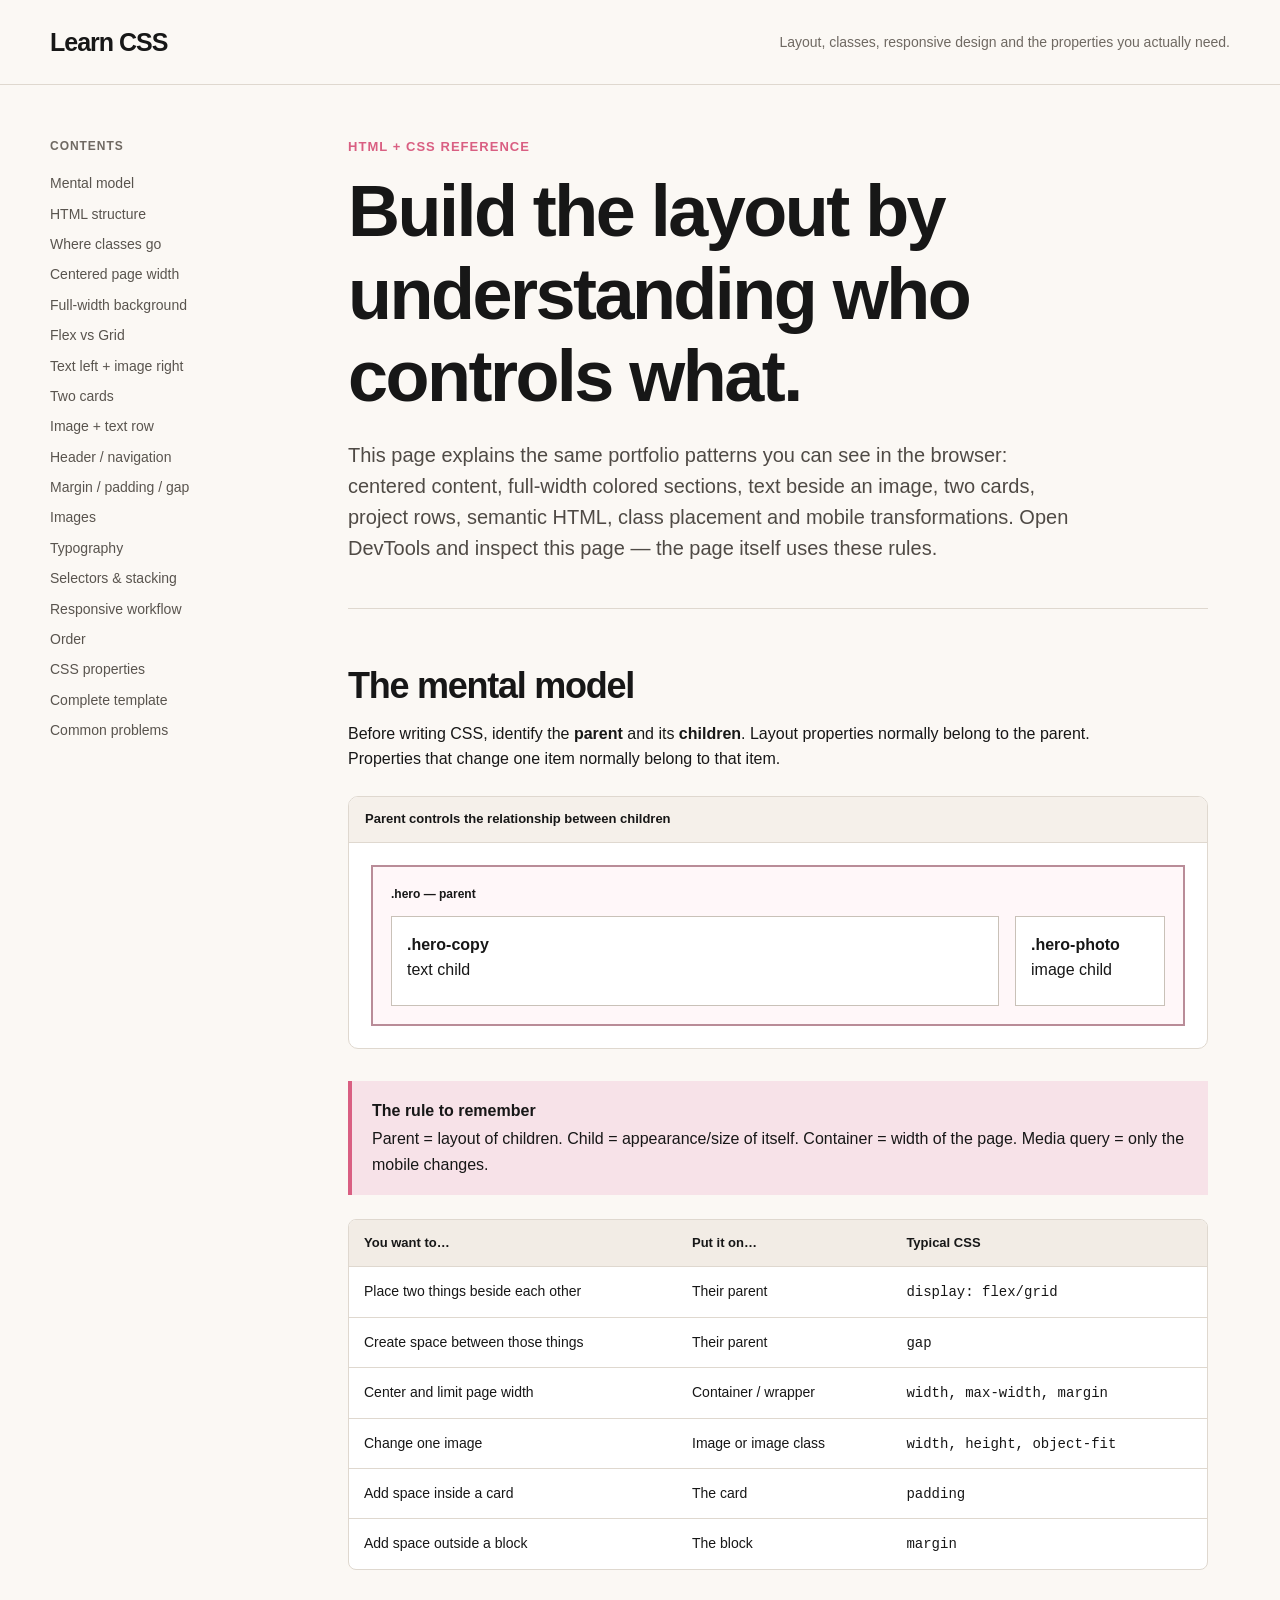
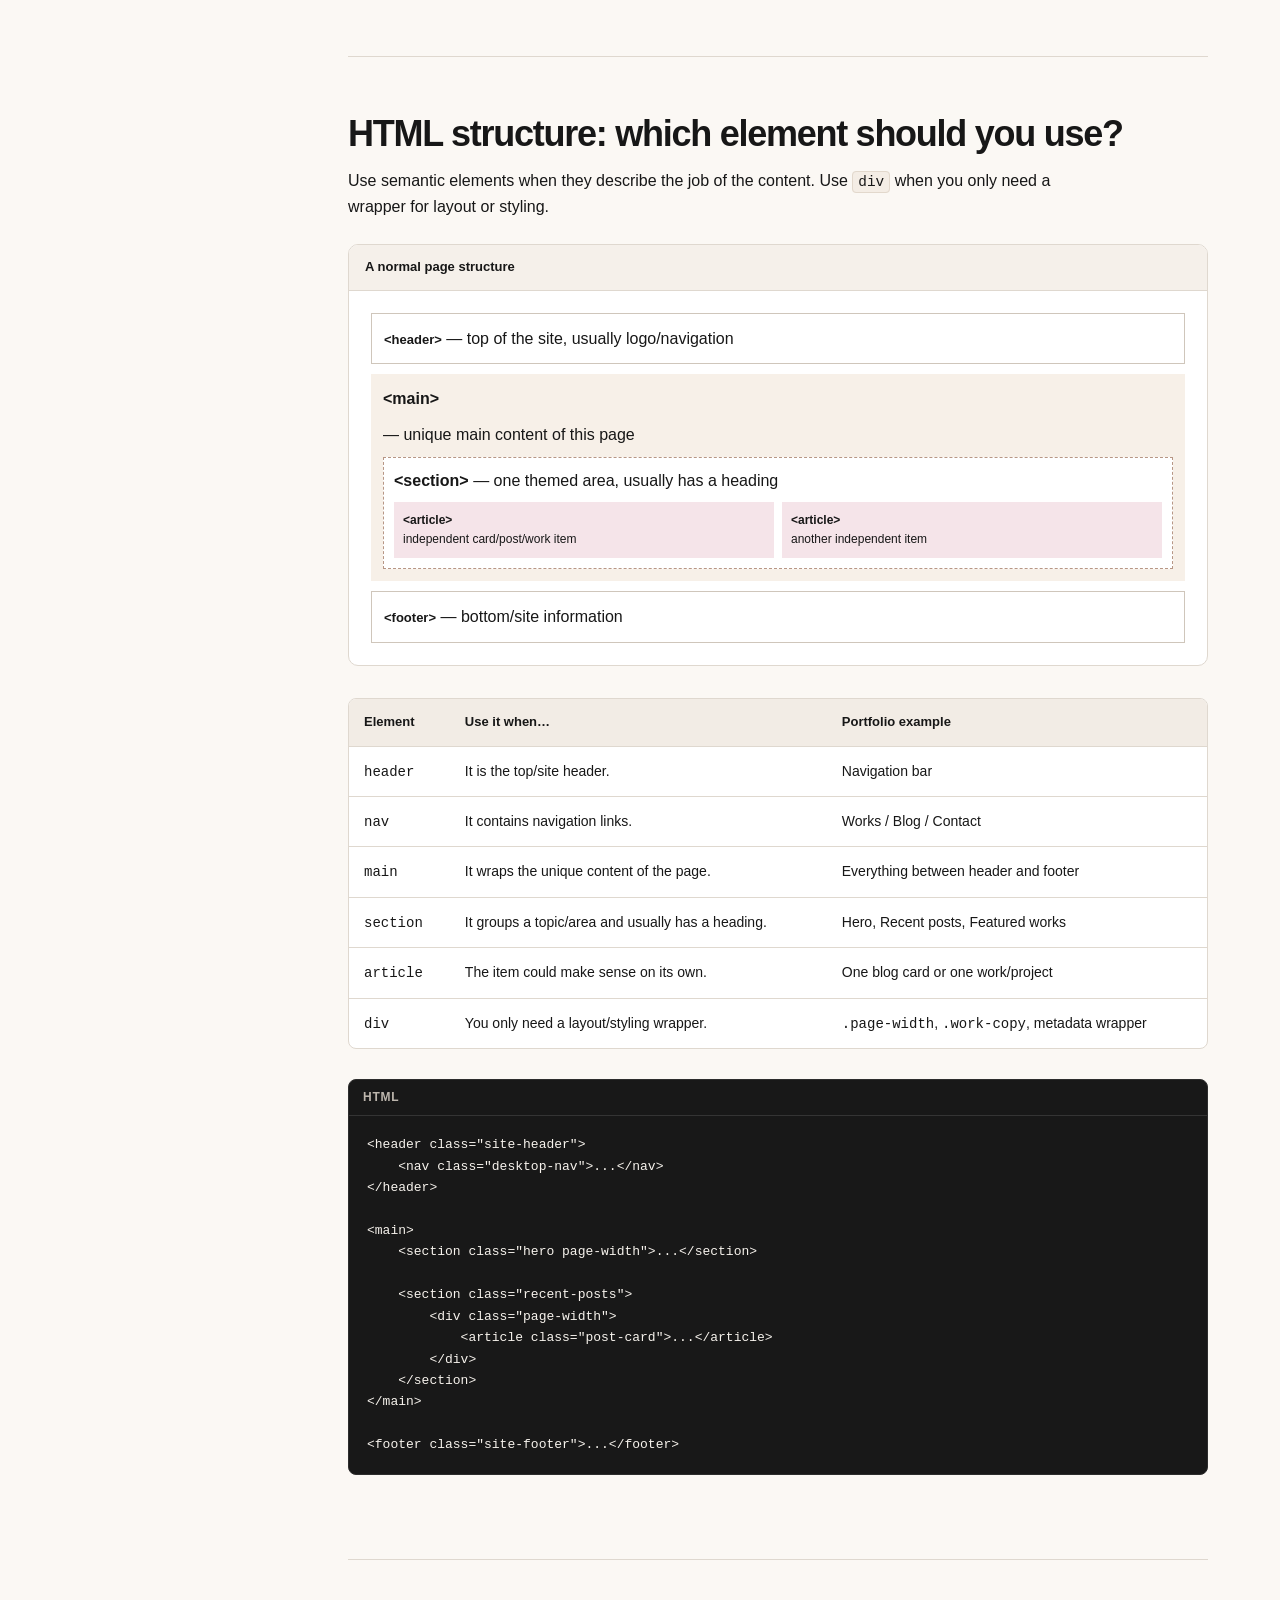
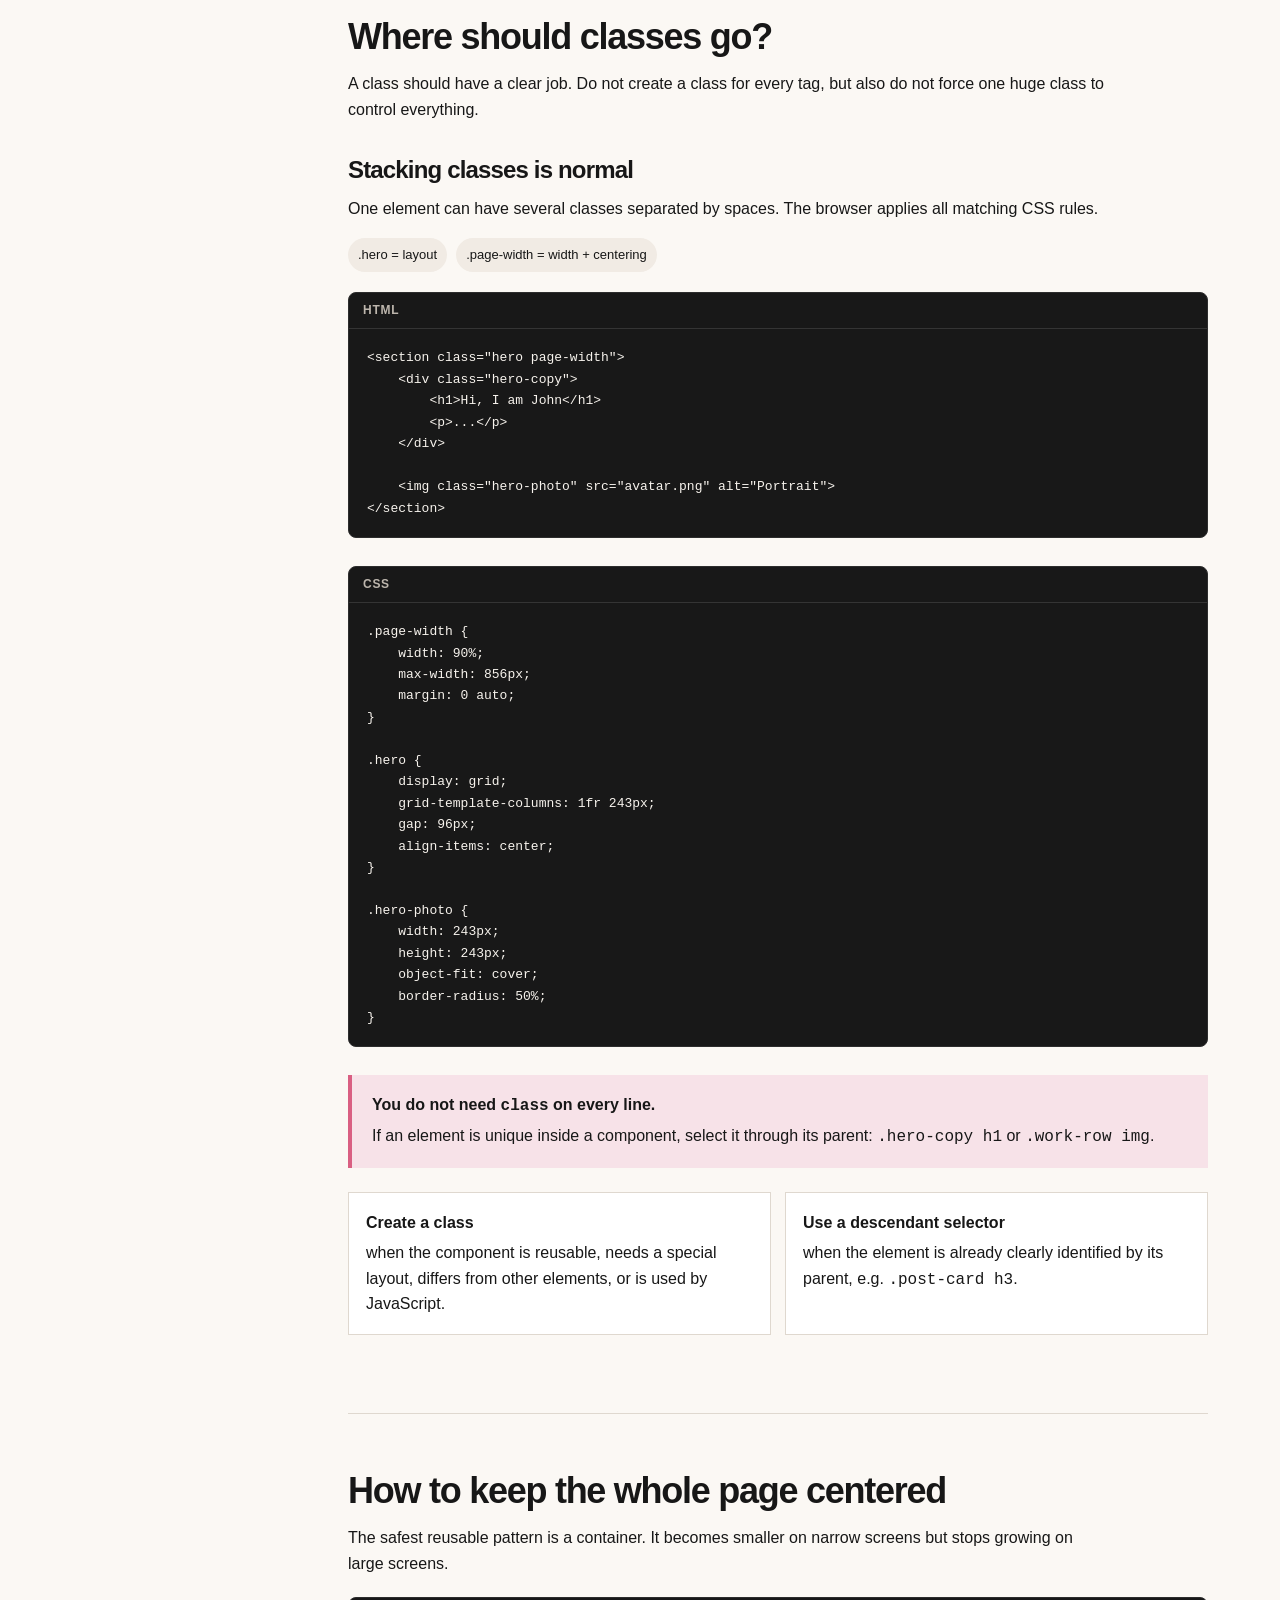
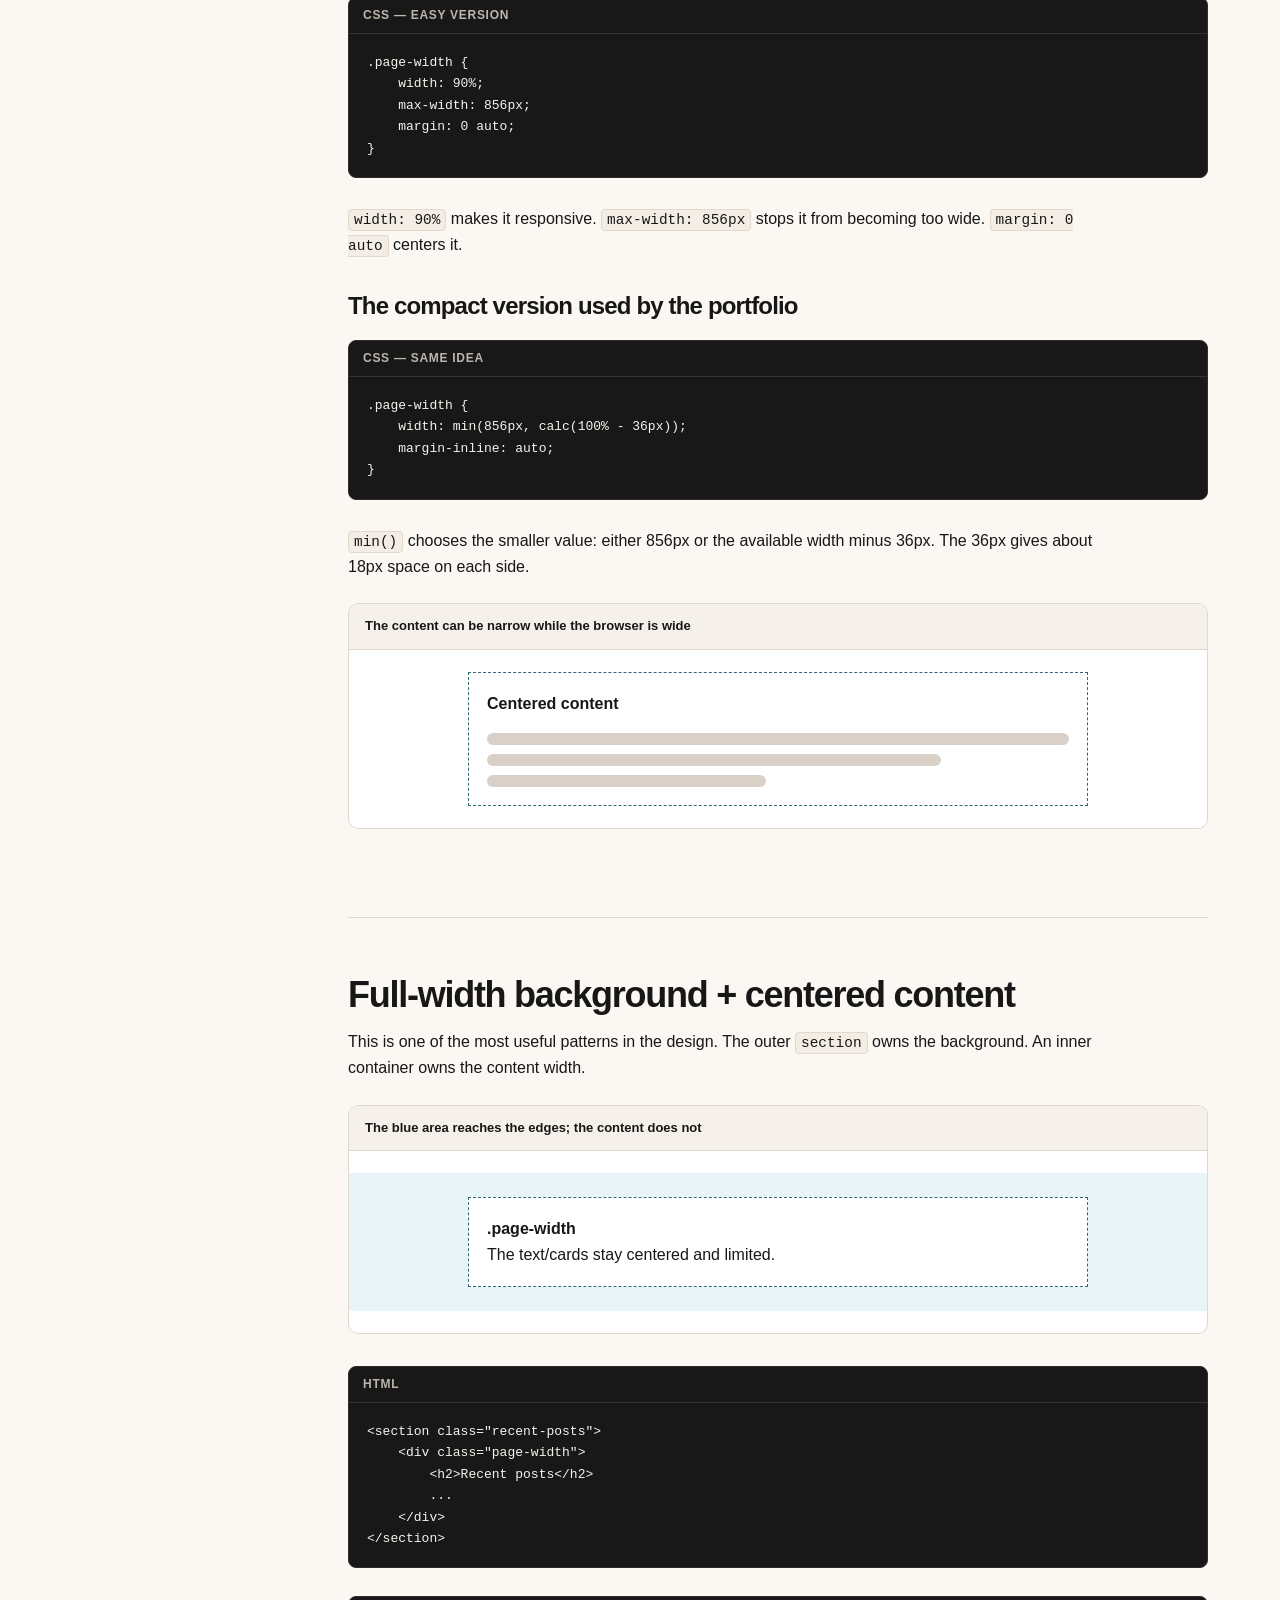
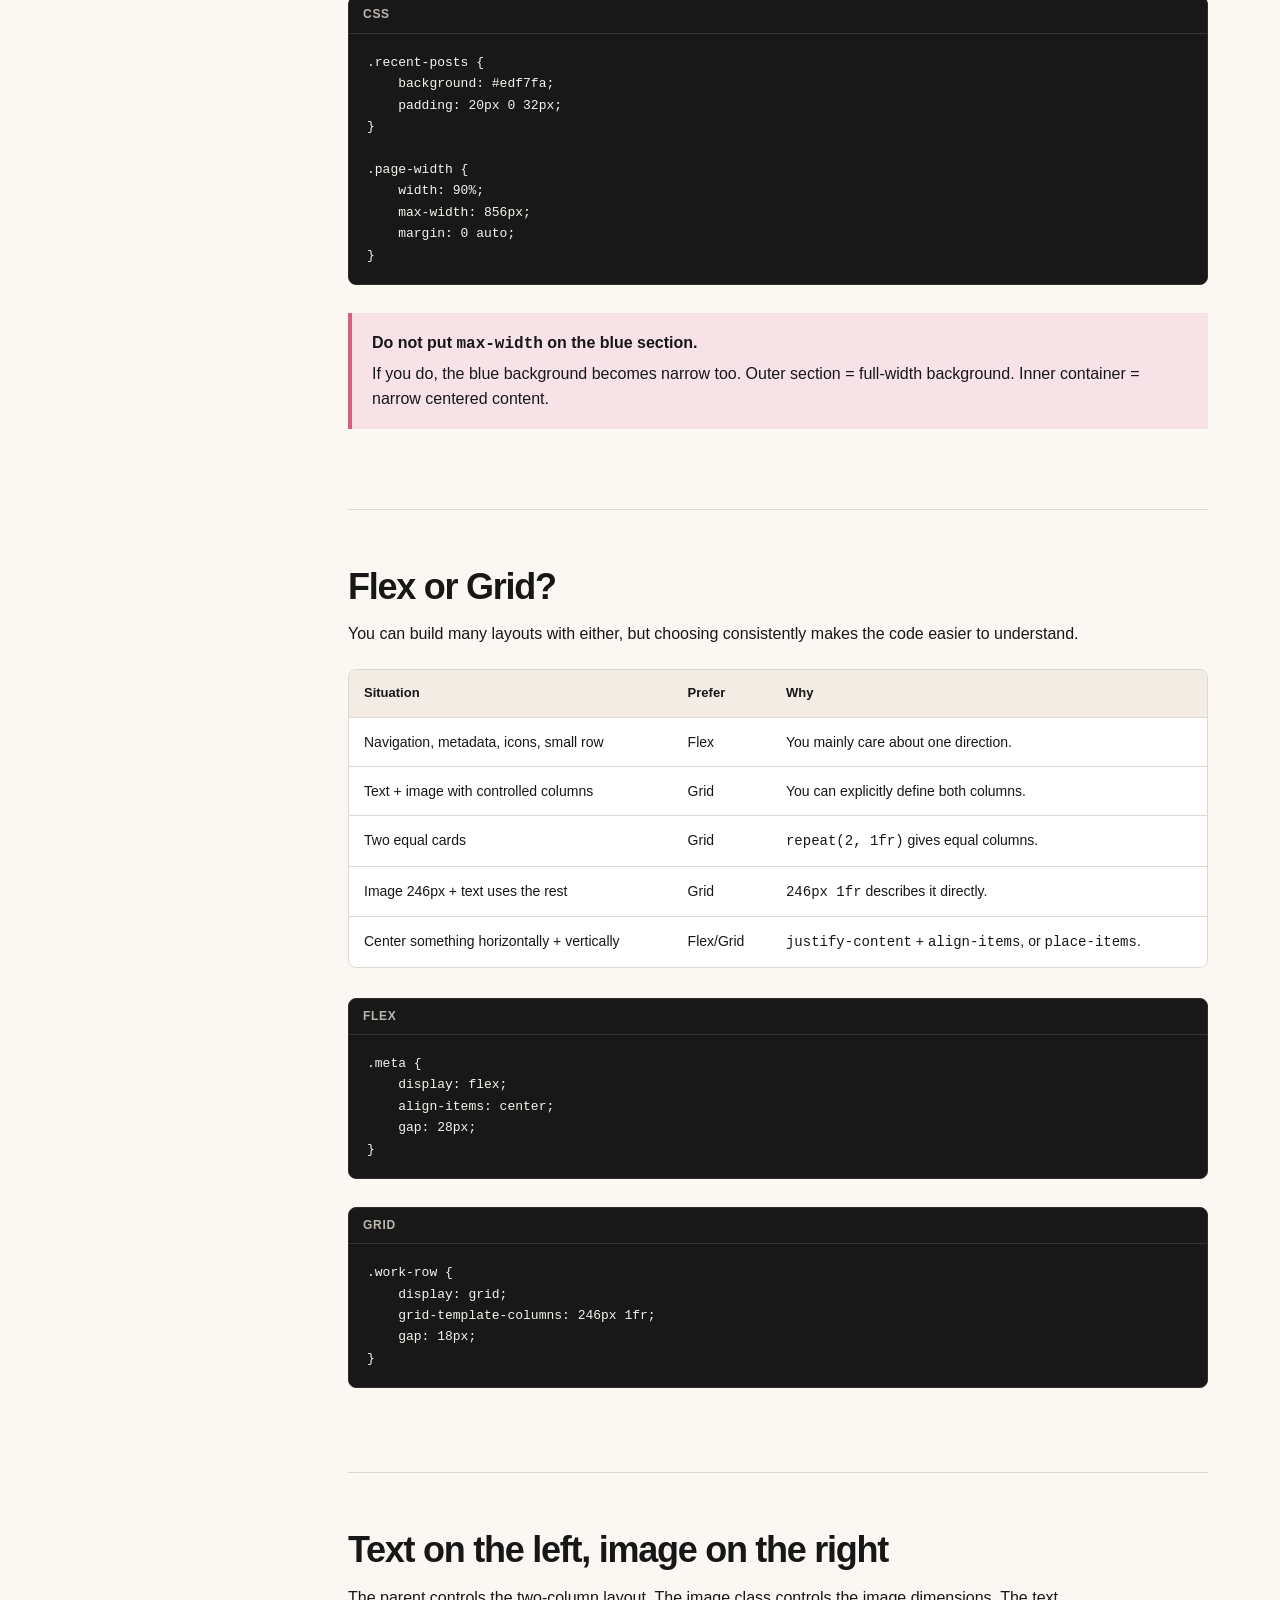
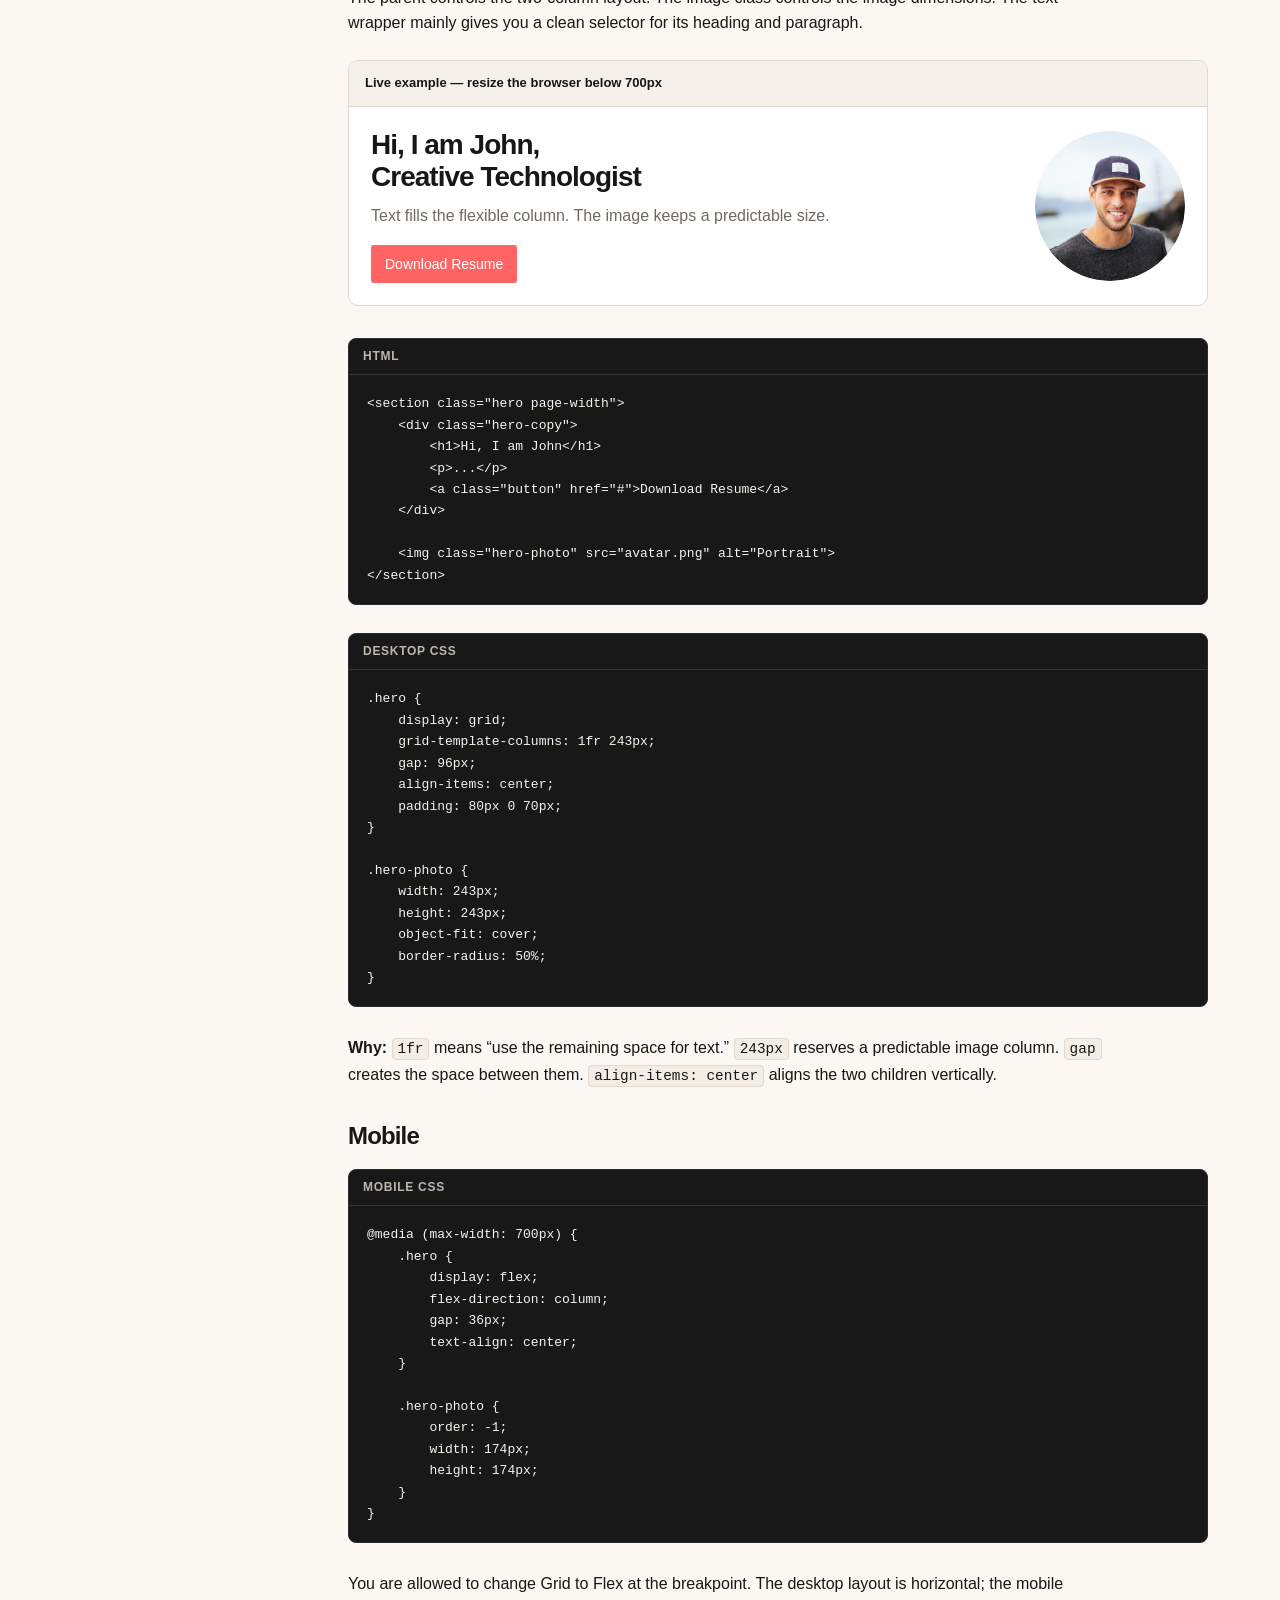
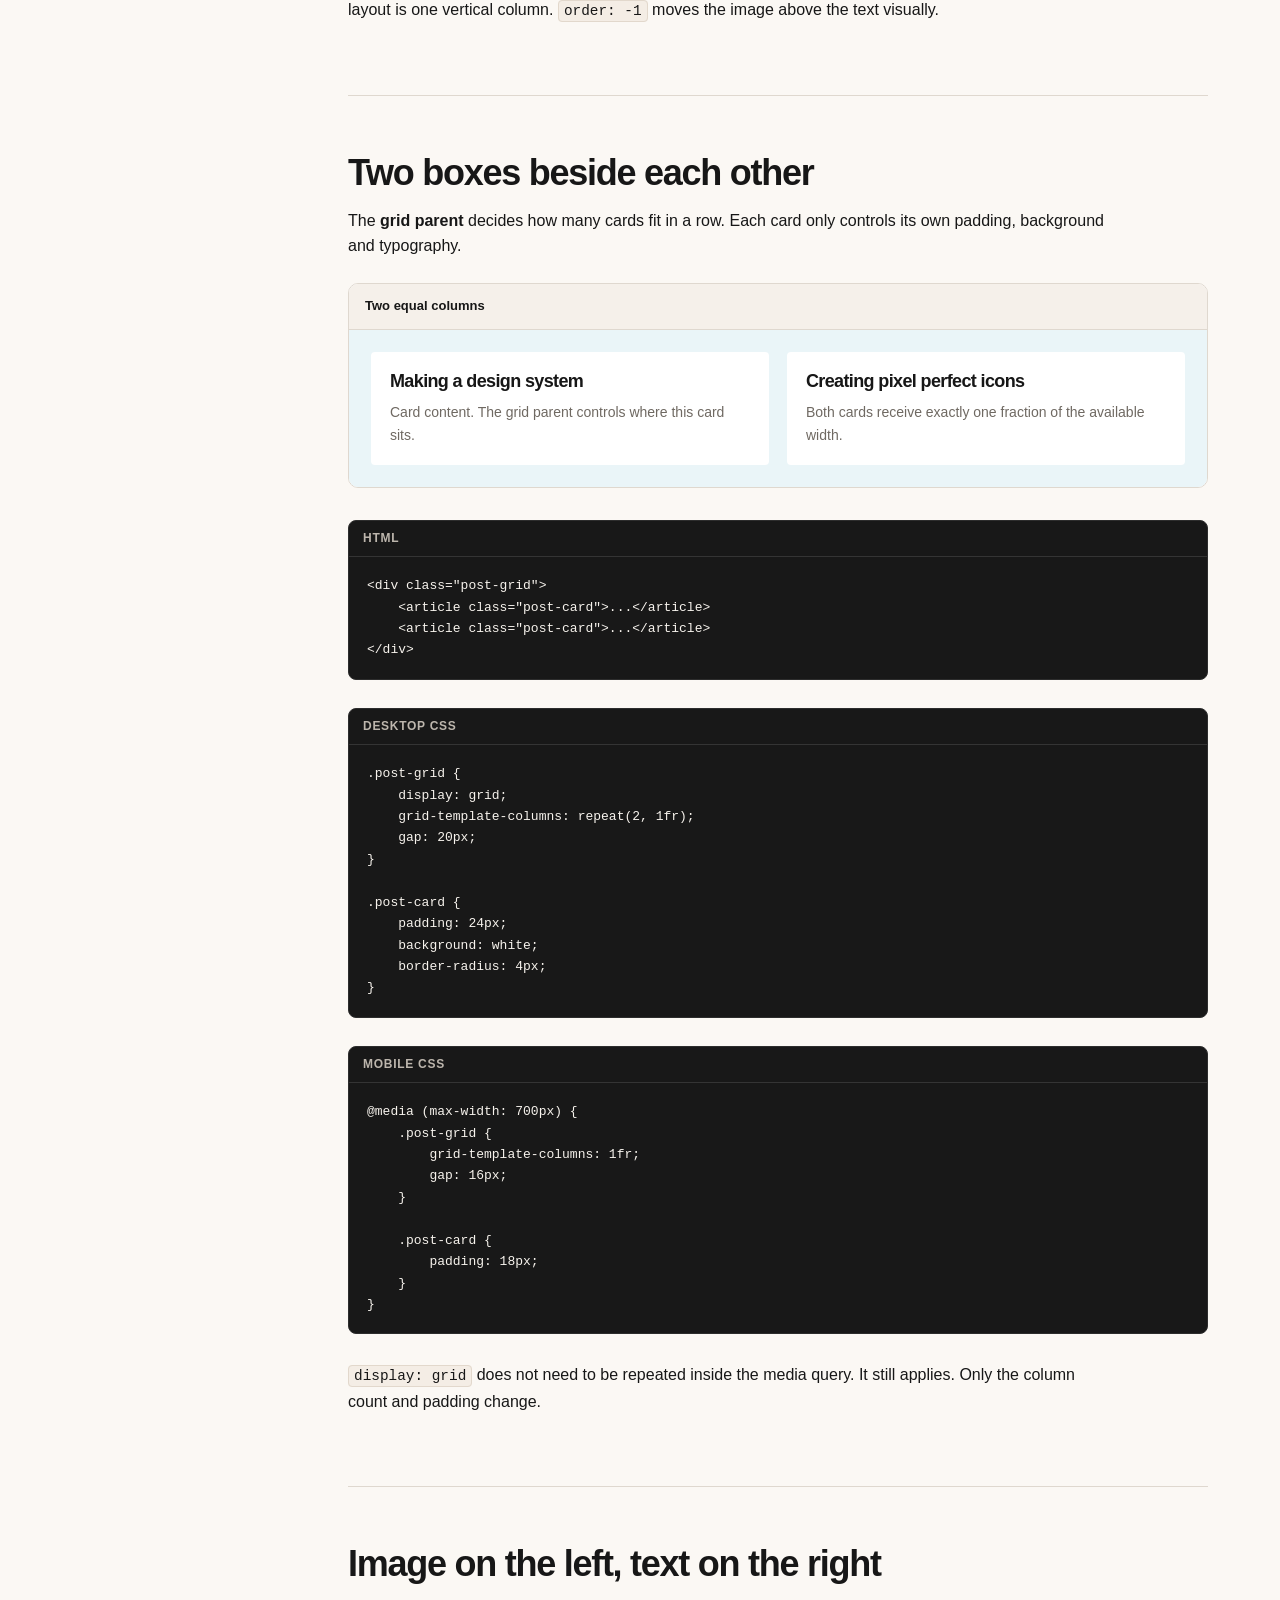
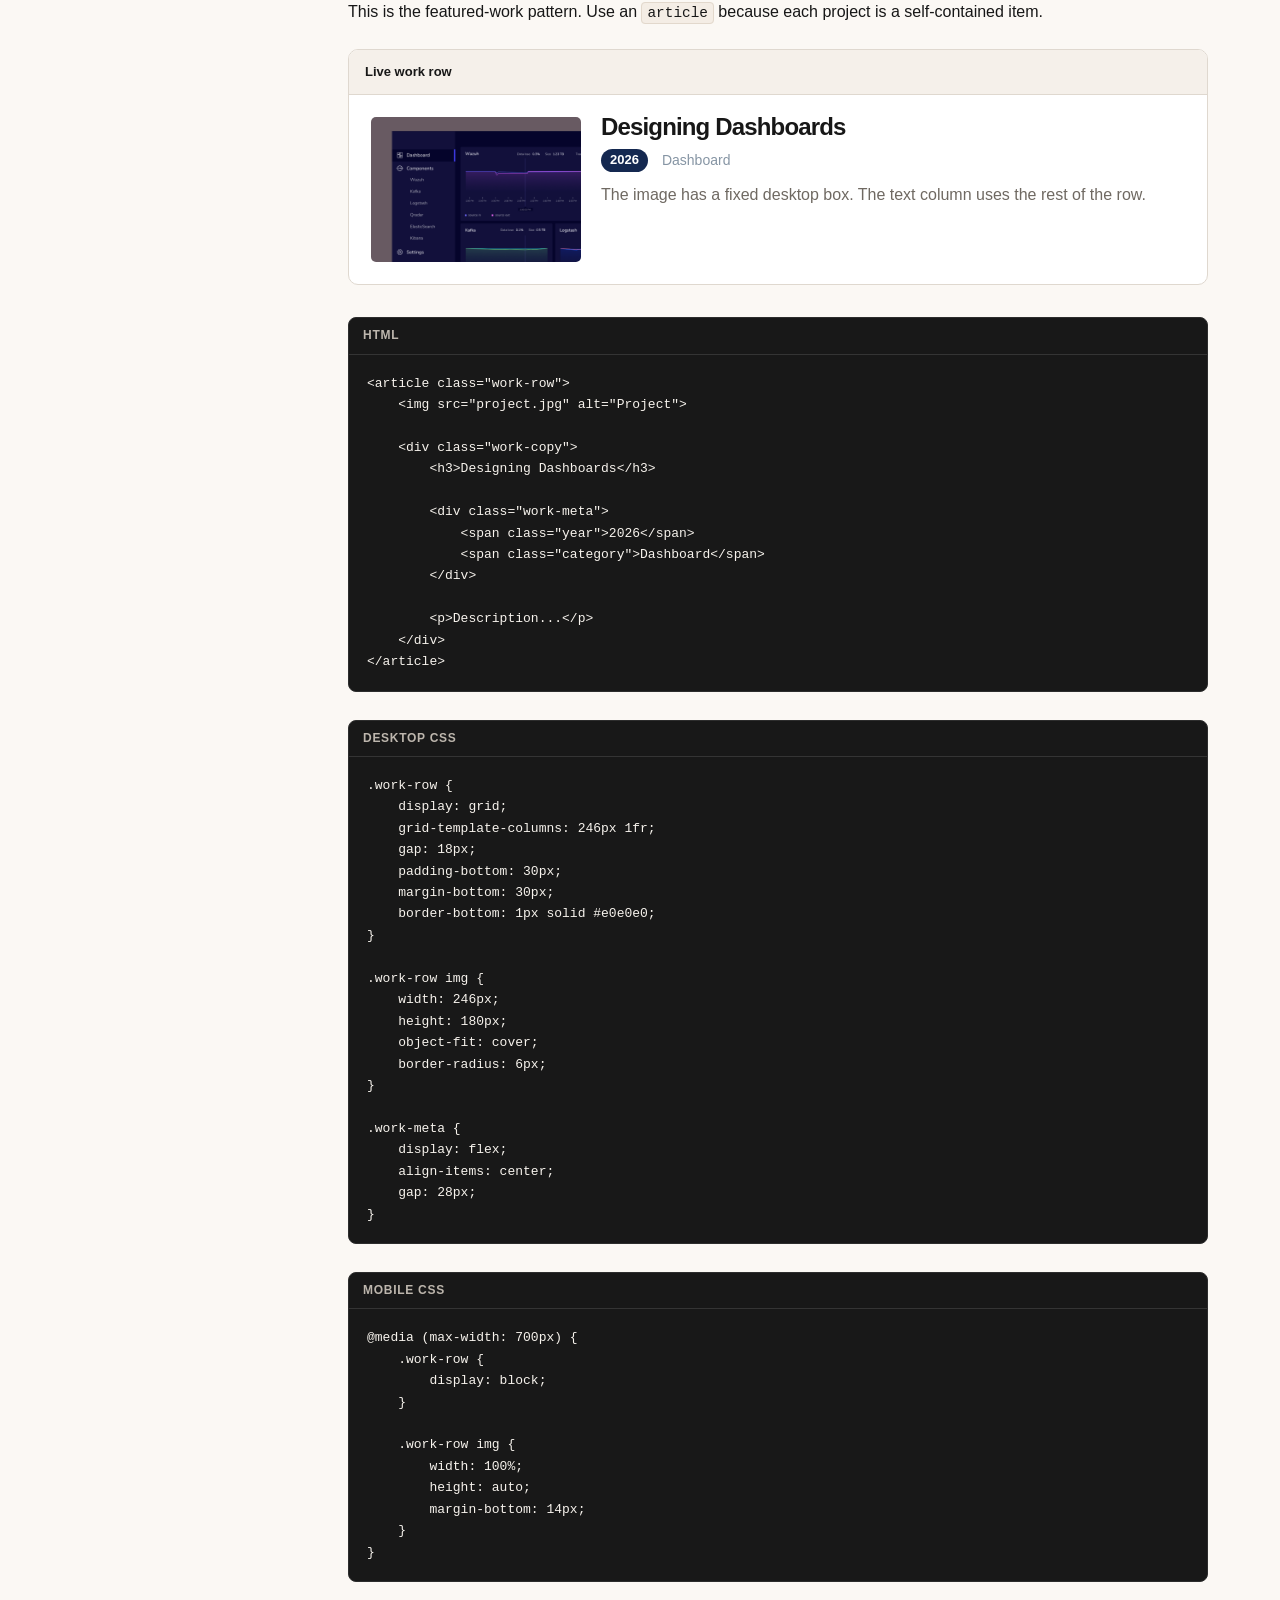
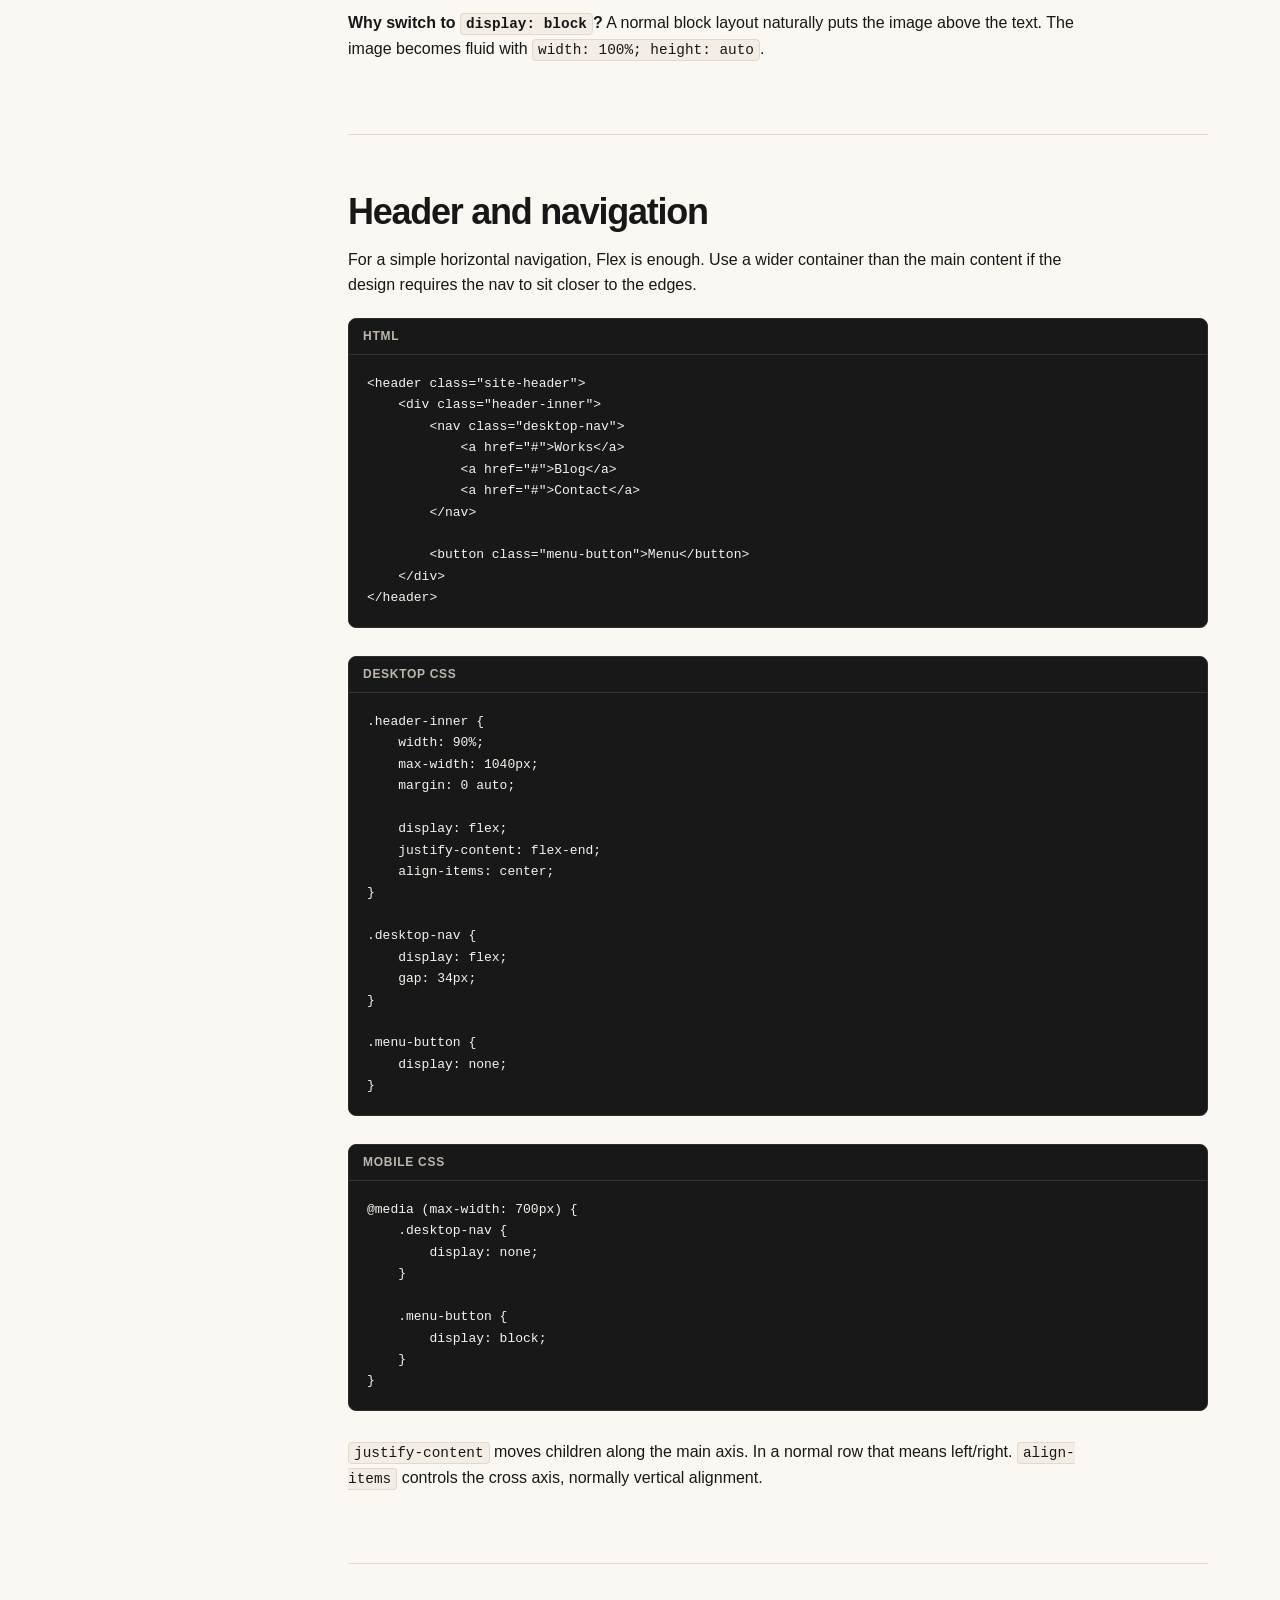
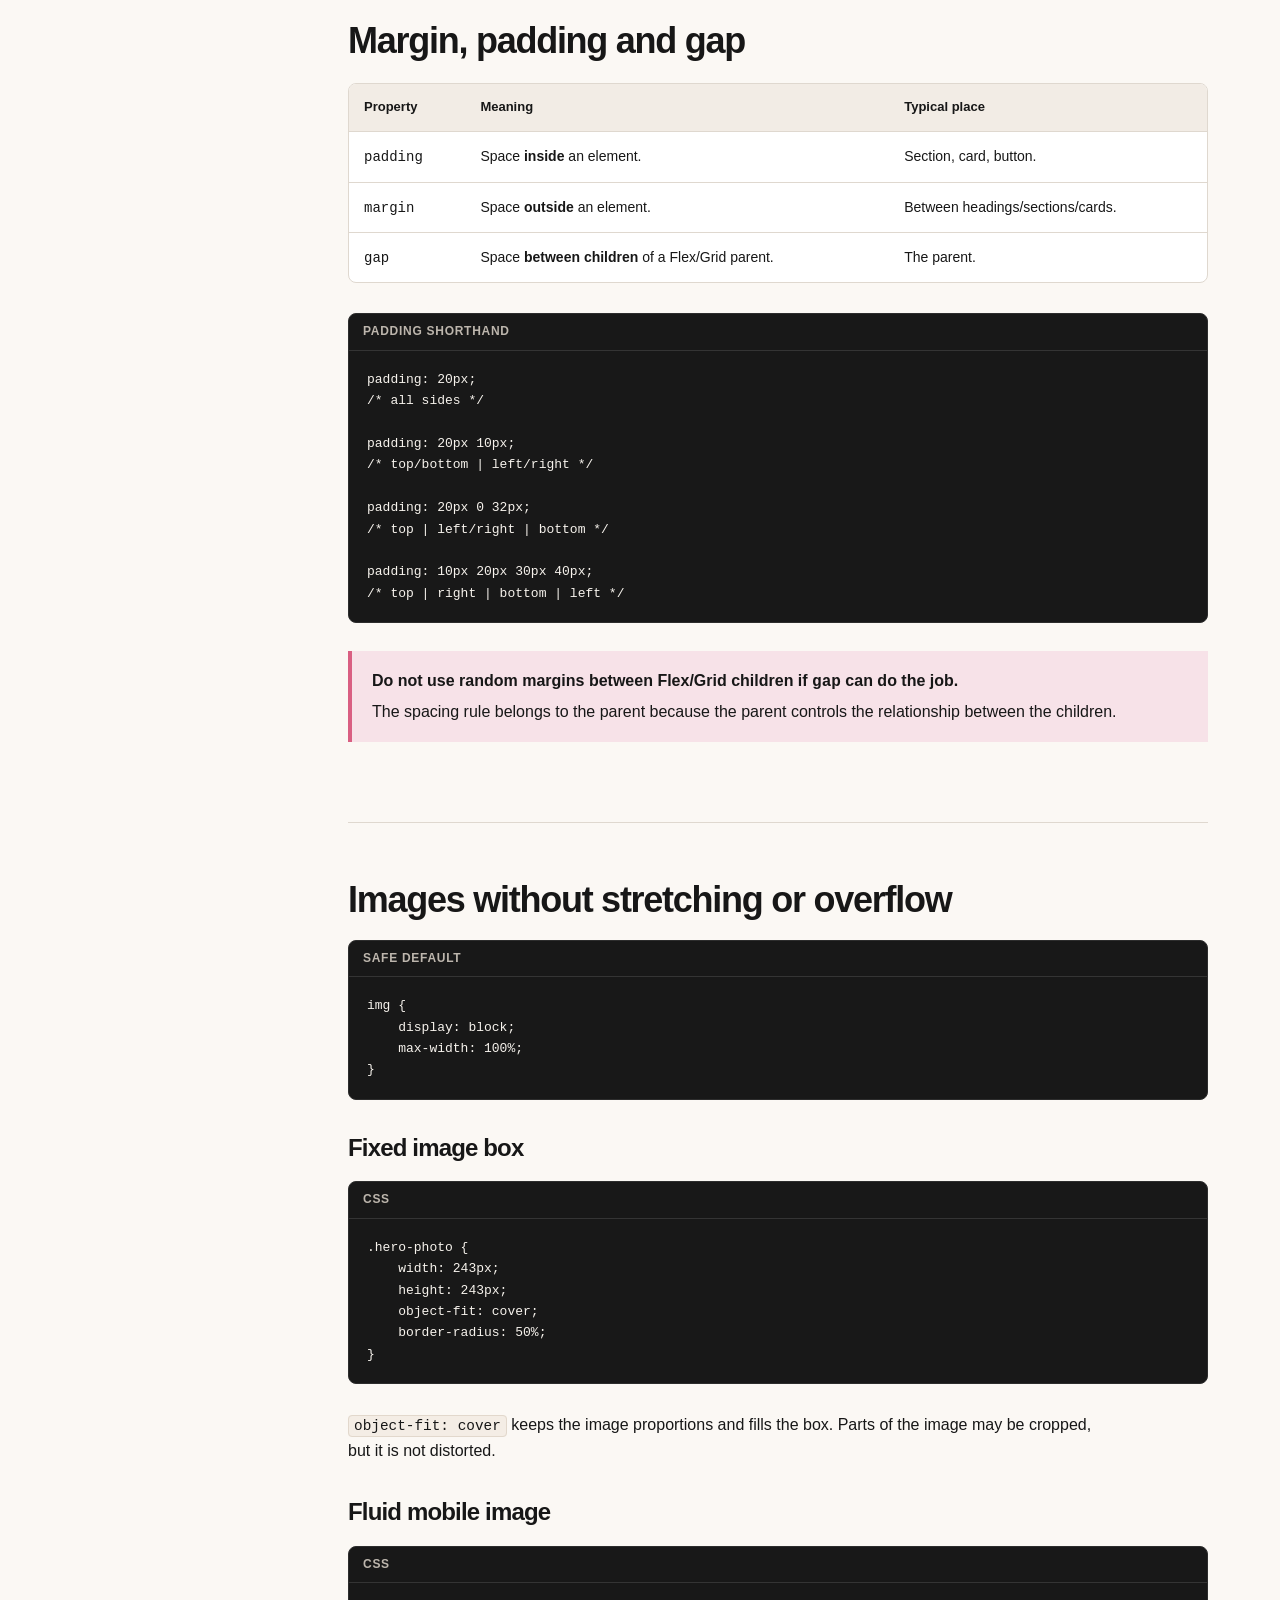
==== index.html @ 68e6df2b "Add files via upload" ====
<!DOCTYPE html>
<html lang="en">
<head>
    <meta charset="UTF-8">
    <meta name="viewport" content="width=device-width, initial-scale=1.0">
    <meta name="description" content="A visual CSS layout and responsive design reference for building portfolio-style pages with HTML and CSS.">
    <title>Learn CSS — Layout & Responsive Design</title>
    <style>

/* =========================================================
   LEARN CSS — LAYOUT & RESPONSIVE DESIGN
   Open this file in DevTools. It is intentionally organized
   in the same order as the page.
   ========================================================= */

/* ---------- DESIGN TOKENS ---------- */
:root {
    --ink: #171717;
    --muted: #6f6962;
    --paper: #fbf8f4;
    --surface: #ffffff;
    --soft: #f1ebe4;
    --line: #dfd8cf;
    --accent: #d95f82;
    --accent-soft: #f7e2e8;
    --blue-soft: #e8f4f7;
    --blue: #2f6775;
    --code-bg: #181818;
    --code-text: #f7f3ed;
    --max-guide: 860px;
}

/* ---------- SAFE DEFAULTS ---------- */
* {
    box-sizing: border-box;
}

html {
    scroll-behavior: smooth;
}

body {
    margin: 0;
    color: var(--ink);
    background: var(--paper);
    font-family: Helvetica, Arial, sans-serif;
    font-size: 16px;
    line-height: 1.6;
}

img {
    display: block;
    max-width: 100%;
}

a {
    color: inherit;
}

button,
input,
select,
textarea {
    font: inherit;
}

code,
pre {
    font-family: "SFMono-Regular", Consolas, "Liberation Mono", monospace;
}

/* ---------- PAGE SHELL ---------- */
.site-header {
    border-bottom: 1px solid var(--line);
    background: rgba(251, 248, 244, 0.96);
}

.header-inner {
    width: min(1180px, calc(100% - 40px));
    margin: 0 auto;
    padding: 22px 0;
    display: flex;
    justify-content: space-between;
    align-items: center;
    gap: 24px;
}

.brand {
    font-size: 25px;
    font-weight: 800;
    letter-spacing: -0.04em;
    text-decoration: none;
}

.header-note {
    margin: 0;
    color: var(--muted);
    font-size: 14px;
}

.mobile-toc {
    display: none;
}

.page-shell {
    width: min(1180px, calc(100% - 40px));
    margin: 0 auto;
    padding: 52px 0 90px;
    display: grid;
    grid-template-columns: 230px minmax(0, 1fr);
    gap: 68px;
    align-items: start;
}

.sidebar {
    position: sticky;
    top: 24px;
}

.sidebar-title {
    margin: 0 0 12px;
    color: var(--muted);
    font-size: 12px;
    font-weight: 700;
    letter-spacing: 0.08em;
    text-transform: uppercase;
}

.sidebar a {
    display: block;
    padding: 4px 0;
    color: #59544e;
    font-size: 14px;
    text-decoration: none;
}

.sidebar a:hover {
    color: var(--accent);
}

.guide {
    min-width: 0;
    max-width: var(--max-guide);
}

/* ---------- TYPOGRAPHY ---------- */
.guide-intro {
    padding-bottom: 44px;
    border-bottom: 1px solid var(--line);
}

.eyebrow {
    margin: 0 0 12px;
    color: var(--accent);
    font-size: 13px;
    font-weight: 800;
    letter-spacing: 0.08em;
    text-transform: uppercase;
}

h1,
h2,
h3,
h4 {
    line-height: 1.15;
    letter-spacing: -0.035em;
}

h1 {
    max-width: 780px;
    margin: 0 0 22px;
    font-size: clamp(42px, 7vw, 72px);
}

.lead {
    max-width: 740px;
    margin: 0;
    color: #4f4a45;
    font-size: 20px;
    line-height: 1.55;
}

.guide-section {
    padding: 56px 0;
    border-bottom: 1px solid var(--line);
    scroll-margin-top: 24px;
}

.guide-section > h2 {
    margin: 0 0 14px;
    font-size: 36px;
}

.guide-section > h3 {
    margin: 34px 0 12px;
    font-size: 24px;
}

.guide-section > p,
.guide-section > ul,
.guide-section > ol {
    max-width: 760px;
}

.guide-section p {
    margin-top: 0;
}

.muted {
    color: var(--muted);
}

.rule {
    margin: 24px 0;
    padding: 17px 20px;
    border-left: 4px solid var(--accent);
    background: var(--accent-soft);
}

.rule strong {
    display: block;
    margin-bottom: 3px;
}

.small-note {
    color: var(--muted);
    font-size: 14px;
}

/* ---------- CODE ---------- */
.code-block {
    margin: 20px 0 28px;
    border: 1px solid #2d2d2d;
    border-radius: 8px;
    overflow: hidden;
    background: var(--code-bg);
}

.code-label {
    padding: 8px 14px;
    border-bottom: 1px solid #343434;
    color: #bdb6ad;
    font-size: 12px;
    font-weight: 700;
    letter-spacing: 0.06em;
    text-transform: uppercase;
}

pre {
    margin: 0;
    padding: 18px;
    overflow-x: auto;
    color: var(--code-text);
    font-size: 13px;
    line-height: 1.65;
    tab-size: 4;
}

.inline-code {
    padding: 2px 5px;
    border: 1px solid #e2d8cc;
    border-radius: 4px;
    background: #f4ede5;
    font-size: 0.9em;
}

/* ---------- TABLES ---------- */
.table-wrap {
    margin: 22px 0 30px;
    overflow-x: auto;
    border: 1px solid var(--line);
    border-radius: 8px;
    background: var(--surface);
}

table {
    width: 100%;
    border-collapse: collapse;
    min-width: 650px;
}

th,
td {
    padding: 13px 15px;
    border-bottom: 1px solid var(--line);
    text-align: left;
    vertical-align: top;
}

th {
    background: #f2ece5;
    font-size: 13px;
}

td {
    font-size: 14px;
}

tr:last-child td {
    border-bottom: 0;
}

/* ---------- LIVE VISUAL EXAMPLES ---------- */
.demo {
    margin: 24px 0 32px;
    border: 1px solid var(--line);
    border-radius: 10px;
    overflow: hidden;
    background: var(--surface);
}

.demo-title {
    margin: 0;
    padding: 12px 16px;
    border-bottom: 1px solid var(--line);
    background: #f5f0ea;
    font-size: 13px;
    font-weight: 700;
}

.demo-body {
    padding: 22px;
}

.demo-caption {
    margin: 14px 0 0;
    color: var(--muted);
    font-size: 13px;
}

/* Parent / child */
.parent-demo {
    padding: 18px;
    border: 2px solid #b98c98;
    background: #fff7f9;
}

.parent-demo > span {
    display: block;
    margin-bottom: 12px;
    font-size: 12px;
    font-weight: 700;
}

.parent-children {
    display: grid;
    grid-template-columns: 1fr 150px;
    gap: 16px;
}

.child-demo {
    min-height: 90px;
    padding: 15px;
    border: 1px solid #c9c1b8;
    background: white;
}

/* Full width strip */
.full-strip-demo {
    margin-inline: -22px;
    padding: 24px 22px;
    background: var(--blue-soft);
}

.inner-width-demo {
    width: 82%;
    max-width: 620px;
    margin: 0 auto;
    padding: 18px;
    border: 1px dashed var(--blue);
    background: #fff;
}

.width-bars {
    display: grid;
    gap: 9px;
    margin-top: 16px;
}

.width-bar {
    height: 12px;
    border-radius: 20px;
    background: #d9d1c7;
}

.width-bar.long { width: 100%; }
.width-bar.medium { width: 78%; }
.width-bar.short { width: 48%; }

/* Hero live demo */
.portfolio-hero-demo {
    display: grid;
    grid-template-columns: 1fr 150px;
    gap: 34px;
    align-items: center;
}

.portfolio-hero-demo h3 {
    margin: 0 0 10px;
    font-size: 28px;
}

.portfolio-hero-demo p {
    margin: 0 0 16px;
    color: var(--muted);
}

.demo-button {
    display: inline-block;
    padding: 8px 14px;
    border-radius: 3px;
    background: #ff6464;
    color: white;
    font-size: 14px;
    text-decoration: none;
}

.portfolio-hero-demo img {
    width: 150px;
    height: 150px;
    object-fit: cover;
    border-radius: 50%;
}

/* Cards */
.cards-demo {
    display: grid;
    grid-template-columns: repeat(2, 1fr);
    gap: 18px;
    padding: 22px;
    background: #eaf5f8;
}

.mini-card {
    padding: 19px;
    background: white;
    border-radius: 4px;
}

.mini-card h4 {
    margin: 0 0 10px;
    font-size: 18px;
}

.mini-card p {
    margin: 0;
    color: var(--muted);
    font-size: 14px;
}

/* Work row */
.work-demo {
    display: grid;
    grid-template-columns: 210px 1fr;
    gap: 20px;
    align-items: start;
}

.work-demo img {
    width: 210px;
    height: 145px;
    object-fit: cover;
    border-radius: 5px;
}

.work-demo h3 {
    margin: -4px 0 8px;
    font-size: 24px;
}

.work-demo p {
    margin: 10px 0 0;
    color: var(--muted);
}

.meta-demo {
    display: flex;
    align-items: center;
    gap: 14px;
}

.year-demo {
    padding: 1px 9px;
    border-radius: 20px;
    background: #142850;
    color: white;
    font-size: 13px;
    font-weight: 700;
}

.category-demo {
    color: #8695a4;
    font-size: 14px;
}

/* Side-by-side comparison */
.compare {
    display: grid;
    grid-template-columns: repeat(2, 1fr);
    gap: 18px;
    margin: 22px 0 30px;
}

.compare-panel {
    min-width: 0;
    padding: 18px;
    border: 1px solid var(--line);
    border-radius: 8px;
    background: white;
}

.compare-panel h4 {
    margin: 0 0 14px;
    font-size: 15px;
}

.phone-frame {
    max-width: 250px;
    margin: 0 auto;
    padding: 14px;
    border: 7px solid #262626;
    border-radius: 22px;
    background: white;
}

.phone-hero {
    display: flex;
    flex-direction: column;
    gap: 14px;
    text-align: center;
}

.phone-hero img {
    order: -1;
    width: 90px;
    height: 90px;
    margin: 0 auto;
    object-fit: cover;
    border-radius: 50%;
}

.phone-hero h4 {
    margin: 0;
    font-size: 18px;
}

.phone-hero p {
    margin: 0;
    color: var(--muted);
    font-size: 12px;
}

.phone-cards {
    display: grid;
    grid-template-columns: 1fr;
    gap: 9px;
}

.phone-card {
    padding: 12px;
    background: #eaf5f8;
    font-size: 12px;
}

.phone-work img {
    width: 100%;
    height: auto;
    margin-bottom: 10px;
}

.phone-work h4 {
    margin-bottom: 6px;
}

/* Semantic HTML */
.semantic-demo {
    display: grid;
    gap: 10px;
}

.semantic-box {
    padding: 12px;
    border: 1px solid #cfc6bb;
    background: #fff;
}

.semantic-box strong {
    font-size: 13px;
}

.semantic-main {
    display: grid;
    gap: 10px;
    padding: 12px;
    background: #f7f0e8;
}

.semantic-section {
    padding: 10px;
    border: 1px dashed #b79685;
    background: #fff;
}

.semantic-articles {
    display: grid;
    grid-template-columns: repeat(2, 1fr);
    gap: 8px;
    margin-top: 8px;
}

.semantic-articles article {
    padding: 9px;
    background: #f5e4e9;
    font-size: 12px;
}

/* Class stacking */
.stack-demo {
    display: flex;
    flex-wrap: wrap;
    gap: 9px;
    margin: 16px 0;
}

.stack-pill {
    padding: 7px 10px;
    border-radius: 999px;
    background: var(--soft);
    font-size: 13px;
}

.stack-result {
    padding: 18px;
    border: 1px solid var(--line);
    background: white;
}

/* Property list */
.property-groups {
    display: grid;
    grid-template-columns: repeat(2, 1fr);
    gap: 18px;
}

.property-group {
    padding: 18px;
    border: 1px solid var(--line);
    background: white;
}

.property-group h3 {
    margin: 0 0 13px;
    font-size: 18px;
}

.property-list {
    margin: 0;
    padding: 0;
    list-style: none;
}

.property-list li {
    padding: 7px 0;
    border-bottom: 1px solid #eee7df;
    font-size: 14px;
}

.property-list li:last-child {
    border-bottom: 0;
}

.property-list code {
    font-weight: 700;
}

/* Decision cards */
.decision-grid {
    display: grid;
    grid-template-columns: repeat(2, 1fr);
    gap: 14px;
    margin: 22px 0;
}

.decision {
    padding: 17px;
    border: 1px solid var(--line);
    background: white;
}

.decision strong {
    display: block;
    margin-bottom: 5px;
}

/* Footer */
.site-footer {
    width: min(1180px, calc(100% - 40px));
    margin: 0 auto;
    padding: 30px 0 50px;
    color: var(--muted);
    font-size: 13px;
}

/* ---------- RESPONSIVE GUIDE PAGE ----------
   Same principle as the portfolio:
   desktop CSS first, mobile only overrides what changes.
   ------------------------------------------------------ */
@media (max-width: 900px) {
    .page-shell {
        grid-template-columns: 1fr;
        gap: 28px;
    }

    .sidebar {
        display: none;
    }

    .mobile-toc {
        display: block;
        width: min(1180px, calc(100% - 40px));
        margin: 20px auto 0;
        border: 1px solid var(--line);
        background: white;
    }

    .mobile-toc summary {
        padding: 12px 15px;
        cursor: pointer;
        font-weight: 700;
    }

    .mobile-toc nav {
        padding: 0 15px 14px;
        columns: 2;
    }

    .mobile-toc a {
        display: block;
        padding: 4px 0;
        font-size: 13px;
        text-decoration: none;
    }
}

@media (max-width: 700px) {
    .header-inner {
        padding: 16px 0;
    }

    .header-note {
        display: none;
    }

    .page-shell {
        width: min(100% - 28px, 860px);
        padding-top: 32px;
    }

    h1 {
        font-size: 43px;
    }

    .lead {
        font-size: 18px;
    }

    .guide-section {
        padding: 42px 0;
    }

    .guide-section > h2 {
        font-size: 30px;
    }

    .compare,
    .property-groups,
    .decision-grid {
        grid-template-columns: 1fr;
    }

    .parent-children {
        grid-template-columns: 1fr;
    }

    /* The same hero change explained in the guide */
    .portfolio-hero-demo {
        display: flex;
        flex-direction: column;
        gap: 20px;
        text-align: center;
    }

    .portfolio-hero-demo img {
        order: -1;
        width: 118px;
        height: 118px;
    }

    /* Two cards become one column */
    .cards-demo {
        grid-template-columns: 1fr;
    }

    /* Image + text becomes stacked */
    .work-demo {
        display: block;
    }

    .work-demo img {
        width: 100%;
        height: auto;
        margin-bottom: 14px;
    }

    .semantic-articles {
        grid-template-columns: 1fr;
    }

    .mobile-toc nav {
        columns: 1;
    }
}

@media (max-width: 430px) {
    pre {
        font-size: 12px;
    }

    .demo-body {
        padding: 16px;
    }

    .full-strip-demo {
        margin-inline: -16px;
        padding-inline: 16px;
    }
}

    </style>
</head>
<body>

<header class="site-header">
    <div class="header-inner">
        <a class="brand" href="#top">Learn CSS</a>
        <p class="header-note">Layout, classes, responsive design and the properties you actually need.</p>
    </div>
</header>

<details class="mobile-toc">
    <summary>Contents</summary>
    <nav>
        <a href="#mental-model">Mental model</a>
        <a href="#html-structure">HTML structure</a>
        <a href="#classes">Classes</a>
        <a href="#page-width">Page width</a>
        <a href="#full-background">Full-width background</a>
        <a href="#flex-grid">Flex vs Grid</a>
        <a href="#hero">Hero</a>
        <a href="#cards">Two cards</a>
        <a href="#work-row">Image + text</a>
        <a href="#header">Header / nav</a>
        <a href="#spacing">Spacing</a>
        <a href="#images">Images</a>
        <a href="#typography">Typography</a>
        <a href="#selectors">Selectors</a>
        <a href="#responsive">Responsive CSS</a>
        <a href="#order">Order</a>
        <a href="#properties">Property reference</a>
        <a href="#template">Complete template</a>
        <a href="#debugging">Common problems</a>
    </nav>
</details>

<div class="page-shell" id="top">
    <aside class="sidebar">
        <p class="sidebar-title">Contents</p>
        <a href="#mental-model">Mental model</a>
        <a href="#html-structure">HTML structure</a>
        <a href="#classes">Where classes go</a>
        <a href="#page-width">Centered page width</a>
        <a href="#full-background">Full-width background</a>
        <a href="#flex-grid">Flex vs Grid</a>
        <a href="#hero">Text left + image right</a>
        <a href="#cards">Two cards</a>
        <a href="#work-row">Image + text row</a>
        <a href="#header">Header / navigation</a>
        <a href="#spacing">Margin / padding / gap</a>
        <a href="#images">Images</a>
        <a href="#typography">Typography</a>
        <a href="#selectors">Selectors & stacking</a>
        <a href="#responsive">Responsive workflow</a>
        <a href="#order">Order</a>
        <a href="#properties">CSS properties</a>
        <a href="#template">Complete template</a>
        <a href="#debugging">Common problems</a>
    </aside>

    <main class="guide">
        <section class="guide-intro">
            <p class="eyebrow">HTML + CSS reference</p>
            <h1>Build the layout by understanding who controls what.</h1>
            <p class="lead">
                This page explains the same portfolio patterns you can see in the browser:
                centered content, full-width colored sections, text beside an image, two cards,
                project rows, semantic HTML, class placement and mobile transformations.
                Open DevTools and inspect this page — the page itself uses these rules.
            </p>
        </section>

        <section class="guide-section" id="mental-model">
            <h2>The mental model</h2>
            <p>Before writing CSS, identify the <strong>parent</strong> and its <strong>children</strong>. Layout properties normally belong to the parent. Properties that change one item normally belong to that item.</p>

            <div class="demo">
                <p class="demo-title">Parent controls the relationship between children</p>
                <div class="demo-body">
                    <div class="parent-demo">
                        <span>.hero — parent</span>
                        <div class="parent-children">
                            <div class="child-demo"><strong>.hero-copy</strong><br>text child</div>
                            <div class="child-demo"><strong>.hero-photo</strong><br>image child</div>
                        </div>
                    </div>
                </div>
            </div>

            <div class="rule">
                <strong>The rule to remember</strong>
                Parent = layout of children. Child = appearance/size of itself. Container = width of the page. Media query = only the mobile changes.
            </div>

            <div class="table-wrap">
                <table>
                    <thead><tr><th>You want to…</th><th>Put it on…</th><th>Typical CSS</th></tr></thead>
                    <tbody>
                        <tr><td>Place two things beside each other</td><td>Their parent</td><td><code>display: flex/grid</code></td></tr>
                        <tr><td>Create space between those things</td><td>Their parent</td><td><code>gap</code></td></tr>
                        <tr><td>Center and limit page width</td><td>Container / wrapper</td><td><code>width, max-width, margin</code></td></tr>
                        <tr><td>Change one image</td><td>Image or image class</td><td><code>width, height, object-fit</code></td></tr>
                        <tr><td>Add space inside a card</td><td>The card</td><td><code>padding</code></td></tr>
                        <tr><td>Add space outside a block</td><td>The block</td><td><code>margin</code></td></tr>
                    </tbody>
                </table>
            </div>
        </section>

        <section class="guide-section" id="html-structure">
            <h2>HTML structure: which element should you use?</h2>
            <p>Use semantic elements when they describe the job of the content. Use <code class="inline-code">div</code> when you only need a wrapper for layout or styling.</p>

            <div class="demo">
                <p class="demo-title">A normal page structure</p>
                <div class="demo-body semantic-demo">
                    <div class="semantic-box"><strong>&lt;header&gt;</strong> — top of the site, usually logo/navigation</div>
                    <div class="semantic-main">
                        <strong>&lt;main&gt;</strong> — unique main content of this page
                        <div class="semantic-section">
                            <strong>&lt;section&gt;</strong> — one themed area, usually has a heading
                            <div class="semantic-articles">
                                <article><strong>&lt;article&gt;</strong><br>independent card/post/work item</article>
                                <article><strong>&lt;article&gt;</strong><br>another independent item</article>
                            </div>
                        </div>
                    </div>
                    <div class="semantic-box"><strong>&lt;footer&gt;</strong> — bottom/site information</div>
                </div>
            </div>

            <div class="table-wrap">
                <table>
                    <thead><tr><th>Element</th><th>Use it when…</th><th>Portfolio example</th></tr></thead>
                    <tbody>
                        <tr><td><code>header</code></td><td>It is the top/site header.</td><td>Navigation bar</td></tr>
                        <tr><td><code>nav</code></td><td>It contains navigation links.</td><td>Works / Blog / Contact</td></tr>
                        <tr><td><code>main</code></td><td>It wraps the unique content of the page.</td><td>Everything between header and footer</td></tr>
                        <tr><td><code>section</code></td><td>It groups a topic/area and usually has a heading.</td><td>Hero, Recent posts, Featured works</td></tr>
                        <tr><td><code>article</code></td><td>The item could make sense on its own.</td><td>One blog card or one work/project</td></tr>
                        <tr><td><code>div</code></td><td>You only need a layout/styling wrapper.</td><td><code>.page-width</code>, <code>.work-copy</code>, metadata wrapper</td></tr>
                    </tbody>
                </table>
            </div>

            
<div class="code-block">
  <div class="code-label">HTML</div>
  <pre><code>&lt;header class=&quot;site-header&quot;&gt;
    &lt;nav class=&quot;desktop-nav&quot;&gt;...&lt;/nav&gt;
&lt;/header&gt;

&lt;main&gt;
    &lt;section class=&quot;hero page-width&quot;&gt;...&lt;/section&gt;

    &lt;section class=&quot;recent-posts&quot;&gt;
        &lt;div class=&quot;page-width&quot;&gt;
            &lt;article class=&quot;post-card&quot;&gt;...&lt;/article&gt;
        &lt;/div&gt;
    &lt;/section&gt;
&lt;/main&gt;

&lt;footer class=&quot;site-footer&quot;&gt;...&lt;/footer&gt;</code></pre>
</div>

        </section>

        <section class="guide-section" id="classes">
            <h2>Where should classes go?</h2>
            <p>A class should have a clear job. Do not create a class for every tag, but also do not force one huge class to control everything.</p>

            <h3>Stacking classes is normal</h3>
            <p>One element can have several classes separated by spaces. The browser applies all matching CSS rules.</p>

            <div class="stack-demo">
                <span class="stack-pill">.hero = layout</span>
                <span class="stack-pill">.page-width = width + centering</span>
            </div>

            
<div class="code-block">
  <div class="code-label">HTML</div>
  <pre><code>&lt;section class=&quot;hero page-width&quot;&gt;
    &lt;div class=&quot;hero-copy&quot;&gt;
        &lt;h1&gt;Hi, I am John&lt;/h1&gt;
        &lt;p&gt;...&lt;/p&gt;
    &lt;/div&gt;

    &lt;img class=&quot;hero-photo&quot; src=&quot;avatar.png&quot; alt=&quot;Portrait&quot;&gt;
&lt;/section&gt;</code></pre>
</div>


            
<div class="code-block">
  <div class="code-label">CSS</div>
  <pre><code>.page-width {
    width: 90%;
    max-width: 856px;
    margin: 0 auto;
}

.hero {
    display: grid;
    grid-template-columns: 1fr 243px;
    gap: 96px;
    align-items: center;
}

.hero-photo {
    width: 243px;
    height: 243px;
    object-fit: cover;
    border-radius: 50%;
}</code></pre>
</div>


            <div class="rule">
                <strong>You do not need <code>class</code> on every line.</strong>
                If an element is unique inside a component, select it through its parent: <code>.hero-copy h1</code> or <code>.work-row img</code>.
            </div>

            <div class="decision-grid">
                <div class="decision"><strong>Create a class</strong> when the component is reusable, needs a special layout, differs from other elements, or is used by JavaScript.</div>
                <div class="decision"><strong>Use a descendant selector</strong> when the element is already clearly identified by its parent, e.g. <code>.post-card h3</code>.</div>
            </div>
        </section>

        <section class="guide-section" id="page-width">
            <h2>How to keep the whole page centered</h2>
            <p>The safest reusable pattern is a container. It becomes smaller on narrow screens but stops growing on large screens.</p>

            
<div class="code-block">
  <div class="code-label">CSS — easy version</div>
  <pre><code>.page-width {
    width: 90%;
    max-width: 856px;
    margin: 0 auto;
}</code></pre>
</div>


            <p><code class="inline-code">width: 90%</code> makes it responsive. <code class="inline-code">max-width: 856px</code> stops it from becoming too wide. <code class="inline-code">margin: 0 auto</code> centers it.</p>

            <h3>The compact version used by the portfolio</h3>
            
<div class="code-block">
  <div class="code-label">CSS — same idea</div>
  <pre><code>.page-width {
    width: min(856px, calc(100% - 36px));
    margin-inline: auto;
}</code></pre>
</div>


            <p><code class="inline-code">min()</code> chooses the smaller value: either 856px or the available width minus 36px. The 36px gives about 18px space on each side.</p>

            <div class="demo">
                <p class="demo-title">The content can be narrow while the browser is wide</p>
                <div class="demo-body">
                    <div class="inner-width-demo">
                        <strong>Centered content</strong>
                        <div class="width-bars">
                            <div class="width-bar long"></div>
                            <div class="width-bar medium"></div>
                            <div class="width-bar short"></div>
                        </div>
                    </div>
                </div>
            </div>
        </section>

        <section class="guide-section" id="full-background">
            <h2>Full-width background + centered content</h2>
            <p>This is one of the most useful patterns in the design. The outer <code class="inline-code">section</code> owns the background. An inner container owns the content width.</p>

            <div class="demo">
                <p class="demo-title">The blue area reaches the edges; the content does not</p>
                <div class="demo-body">
                    <div class="full-strip-demo">
                        <div class="inner-width-demo">
                            <strong>.page-width</strong><br>
                            The text/cards stay centered and limited.
                        </div>
                    </div>
                </div>
            </div>

            
<div class="code-block">
  <div class="code-label">HTML</div>
  <pre><code>&lt;section class=&quot;recent-posts&quot;&gt;
    &lt;div class=&quot;page-width&quot;&gt;
        &lt;h2&gt;Recent posts&lt;/h2&gt;
        ...
    &lt;/div&gt;
&lt;/section&gt;</code></pre>
</div>


            
<div class="code-block">
  <div class="code-label">CSS</div>
  <pre><code>.recent-posts {
    background: #edf7fa;
    padding: 20px 0 32px;
}

.page-width {
    width: 90%;
    max-width: 856px;
    margin: 0 auto;
}</code></pre>
</div>


            <div class="rule">
                <strong>Do not put <code>max-width</code> on the blue section.</strong>
                If you do, the blue background becomes narrow too. Outer section = full-width background. Inner container = narrow centered content.
            </div>
        </section>

        <section class="guide-section" id="flex-grid">
            <h2>Flex or Grid?</h2>
            <p>You can build many layouts with either, but choosing consistently makes the code easier to understand.</p>

            <div class="table-wrap">
                <table>
                    <thead><tr><th>Situation</th><th>Prefer</th><th>Why</th></tr></thead>
                    <tbody>
                        <tr><td>Navigation, metadata, icons, small row</td><td>Flex</td><td>You mainly care about one direction.</td></tr>
                        <tr><td>Text + image with controlled columns</td><td>Grid</td><td>You can explicitly define both columns.</td></tr>
                        <tr><td>Two equal cards</td><td>Grid</td><td><code>repeat(2, 1fr)</code> gives equal columns.</td></tr>
                        <tr><td>Image 246px + text uses the rest</td><td>Grid</td><td><code>246px 1fr</code> describes it directly.</td></tr>
                        <tr><td>Center something horizontally + vertically</td><td>Flex/Grid</td><td><code>justify-content</code> + <code>align-items</code>, or <code>place-items</code>.</td></tr>
                    </tbody>
                </table>
            </div>

            
<div class="code-block">
  <div class="code-label">Flex</div>
  <pre><code>.meta {
    display: flex;
    align-items: center;
    gap: 28px;
}</code></pre>
</div>


            
<div class="code-block">
  <div class="code-label">Grid</div>
  <pre><code>.work-row {
    display: grid;
    grid-template-columns: 246px 1fr;
    gap: 18px;
}</code></pre>
</div>

        </section>

        <section class="guide-section" id="hero">
            <h2>Text on the left, image on the right</h2>
            <p>The parent controls the two-column layout. The image class controls the image dimensions. The text wrapper mainly gives you a clean selector for its heading and paragraph.</p>

            <div class="demo">
                <p class="demo-title">Live example — resize the browser below 700px</p>
                <div class="demo-body">
                    <div class="portfolio-hero-demo">
                        <div>
                            <h3>Hi, I am John,<br>Creative Technologist</h3>
                            <p>Text fills the flexible column. The image keeps a predictable size.</p>
                            <a class="demo-button" href="#hero">Download Resume</a>
                        </div>
                        <img src="assets/avatar.png" alt="Example portrait">
                    </div>
                </div>
            </div>

            
<div class="code-block">
  <div class="code-label">HTML</div>
  <pre><code>&lt;section class=&quot;hero page-width&quot;&gt;
    &lt;div class=&quot;hero-copy&quot;&gt;
        &lt;h1&gt;Hi, I am John&lt;/h1&gt;
        &lt;p&gt;...&lt;/p&gt;
        &lt;a class=&quot;button&quot; href=&quot;#&quot;&gt;Download Resume&lt;/a&gt;
    &lt;/div&gt;

    &lt;img class=&quot;hero-photo&quot; src=&quot;avatar.png&quot; alt=&quot;Portrait&quot;&gt;
&lt;/section&gt;</code></pre>
</div>


            
<div class="code-block">
  <div class="code-label">Desktop CSS</div>
  <pre><code>.hero {
    display: grid;
    grid-template-columns: 1fr 243px;
    gap: 96px;
    align-items: center;
    padding: 80px 0 70px;
}

.hero-photo {
    width: 243px;
    height: 243px;
    object-fit: cover;
    border-radius: 50%;
}</code></pre>
</div>


            <p><strong>Why:</strong> <code class="inline-code">1fr</code> means “use the remaining space for text.” <code class="inline-code">243px</code> reserves a predictable image column. <code class="inline-code">gap</code> creates the space between them. <code class="inline-code">align-items: center</code> aligns the two children vertically.</p>

            <h3>Mobile</h3>
            
<div class="code-block">
  <div class="code-label">Mobile CSS</div>
  <pre><code>@media (max-width: 700px) {
    .hero {
        display: flex;
        flex-direction: column;
        gap: 36px;
        text-align: center;
    }

    .hero-photo {
        order: -1;
        width: 174px;
        height: 174px;
    }
}</code></pre>
</div>


            <p>You are allowed to change Grid to Flex at the breakpoint. The desktop layout is horizontal; the mobile layout is one vertical column. <code class="inline-code">order: -1</code> moves the image above the text visually.</p>
        </section>

        <section class="guide-section" id="cards">
            <h2>Two boxes beside each other</h2>
            <p>The <strong>grid parent</strong> decides how many cards fit in a row. Each card only controls its own padding, background and typography.</p>

            <div class="demo">
                <p class="demo-title">Two equal columns</p>
                <div class="cards-demo">
                    <article class="mini-card">
                        <h4>Making a design system</h4>
                        <p>Card content. The grid parent controls where this card sits.</p>
                    </article>
                    <article class="mini-card">
                        <h4>Creating pixel perfect icons</h4>
                        <p>Both cards receive exactly one fraction of the available width.</p>
                    </article>
                </div>
            </div>

            
<div class="code-block">
  <div class="code-label">HTML</div>
  <pre><code>&lt;div class=&quot;post-grid&quot;&gt;
    &lt;article class=&quot;post-card&quot;&gt;...&lt;/article&gt;
    &lt;article class=&quot;post-card&quot;&gt;...&lt;/article&gt;
&lt;/div&gt;</code></pre>
</div>


            
<div class="code-block">
  <div class="code-label">Desktop CSS</div>
  <pre><code>.post-grid {
    display: grid;
    grid-template-columns: repeat(2, 1fr);
    gap: 20px;
}

.post-card {
    padding: 24px;
    background: white;
    border-radius: 4px;
}</code></pre>
</div>


            
<div class="code-block">
  <div class="code-label">Mobile CSS</div>
  <pre><code>@media (max-width: 700px) {
    .post-grid {
        grid-template-columns: 1fr;
        gap: 16px;
    }

    .post-card {
        padding: 18px;
    }
}</code></pre>
</div>


            <p><code class="inline-code">display: grid</code> does not need to be repeated inside the media query. It still applies. Only the column count and padding change.</p>
        </section>

        <section class="guide-section" id="work-row">
            <h2>Image on the left, text on the right</h2>
            <p>This is the featured-work pattern. Use an <code class="inline-code">article</code> because each project is a self-contained item.</p>

            <div class="demo">
                <p class="demo-title">Live work row</p>
                <div class="demo-body">
                    <article class="work-demo">
                        <img src="assets/fs1.png" alt="Dashboard project example">
                        <div>
                            <h3>Designing Dashboards</h3>
                            <div class="meta-demo">
                                <span class="year-demo">2026</span>
                                <span class="category-demo">Dashboard</span>
                            </div>
                            <p>The image has a fixed desktop box. The text column uses the rest of the row.</p>
                        </div>
                    </article>
                </div>
            </div>

            
<div class="code-block">
  <div class="code-label">HTML</div>
  <pre><code>&lt;article class=&quot;work-row&quot;&gt;
    &lt;img src=&quot;project.jpg&quot; alt=&quot;Project&quot;&gt;

    &lt;div class=&quot;work-copy&quot;&gt;
        &lt;h3&gt;Designing Dashboards&lt;/h3&gt;

        &lt;div class=&quot;work-meta&quot;&gt;
            &lt;span class=&quot;year&quot;&gt;2026&lt;/span&gt;
            &lt;span class=&quot;category&quot;&gt;Dashboard&lt;/span&gt;
        &lt;/div&gt;

        &lt;p&gt;Description...&lt;/p&gt;
    &lt;/div&gt;
&lt;/article&gt;</code></pre>
</div>


            
<div class="code-block">
  <div class="code-label">Desktop CSS</div>
  <pre><code>.work-row {
    display: grid;
    grid-template-columns: 246px 1fr;
    gap: 18px;
    padding-bottom: 30px;
    margin-bottom: 30px;
    border-bottom: 1px solid #e0e0e0;
}

.work-row img {
    width: 246px;
    height: 180px;
    object-fit: cover;
    border-radius: 6px;
}

.work-meta {
    display: flex;
    align-items: center;
    gap: 28px;
}</code></pre>
</div>


            
<div class="code-block">
  <div class="code-label">Mobile CSS</div>
  <pre><code>@media (max-width: 700px) {
    .work-row {
        display: block;
    }

    .work-row img {
        width: 100%;
        height: auto;
        margin-bottom: 14px;
    }
}</code></pre>
</div>


            <p><strong>Why switch to <code class="inline-code">display: block</code>?</strong> A normal block layout naturally puts the image above the text. The image becomes fluid with <code class="inline-code">width: 100%; height: auto</code>.</p>
        </section>

        <section class="guide-section" id="header">
            <h2>Header and navigation</h2>
            <p>For a simple horizontal navigation, Flex is enough. Use a wider container than the main content if the design requires the nav to sit closer to the edges.</p>

            
<div class="code-block">
  <div class="code-label">HTML</div>
  <pre><code>&lt;header class=&quot;site-header&quot;&gt;
    &lt;div class=&quot;header-inner&quot;&gt;
        &lt;nav class=&quot;desktop-nav&quot;&gt;
            &lt;a href=&quot;#&quot;&gt;Works&lt;/a&gt;
            &lt;a href=&quot;#&quot;&gt;Blog&lt;/a&gt;
            &lt;a href=&quot;#&quot;&gt;Contact&lt;/a&gt;
        &lt;/nav&gt;

        &lt;button class=&quot;menu-button&quot;&gt;Menu&lt;/button&gt;
    &lt;/div&gt;
&lt;/header&gt;</code></pre>
</div>


            
<div class="code-block">
  <div class="code-label">Desktop CSS</div>
  <pre><code>.header-inner {
    width: 90%;
    max-width: 1040px;
    margin: 0 auto;

    display: flex;
    justify-content: flex-end;
    align-items: center;
}

.desktop-nav {
    display: flex;
    gap: 34px;
}

.menu-button {
    display: none;
}</code></pre>
</div>


            
<div class="code-block">
  <div class="code-label">Mobile CSS</div>
  <pre><code>@media (max-width: 700px) {
    .desktop-nav {
        display: none;
    }

    .menu-button {
        display: block;
    }
}</code></pre>
</div>


            <p><code class="inline-code">justify-content</code> moves children along the main axis. In a normal row that means left/right. <code class="inline-code">align-items</code> controls the cross axis, normally vertical alignment.</p>
        </section>

        <section class="guide-section" id="spacing">
            <h2>Margin, padding and gap</h2>

            <div class="table-wrap">
                <table>
                    <thead><tr><th>Property</th><th>Meaning</th><th>Typical place</th></tr></thead>
                    <tbody>
                        <tr><td><code>padding</code></td><td>Space <strong>inside</strong> an element.</td><td>Section, card, button.</td></tr>
                        <tr><td><code>margin</code></td><td>Space <strong>outside</strong> an element.</td><td>Between headings/sections/cards.</td></tr>
                        <tr><td><code>gap</code></td><td>Space <strong>between children</strong> of a Flex/Grid parent.</td><td>The parent.</td></tr>
                    </tbody>
                </table>
            </div>

            
<div class="code-block">
  <div class="code-label">Padding shorthand</div>
  <pre><code>padding: 20px;
/* all sides */

padding: 20px 10px;
/* top/bottom | left/right */

padding: 20px 0 32px;
/* top | left/right | bottom */

padding: 10px 20px 30px 40px;
/* top | right | bottom | left */</code></pre>
</div>


            <div class="rule">
                <strong>Do not use random margins between Flex/Grid children if <code>gap</code> can do the job.</strong>
                The spacing rule belongs to the parent because the parent controls the relationship between the children.
            </div>
        </section>

        <section class="guide-section" id="images">
            <h2>Images without stretching or overflow</h2>

            
<div class="code-block">
  <div class="code-label">Safe default</div>
  <pre><code>img {
    display: block;
    max-width: 100%;
}</code></pre>
</div>


            <h3>Fixed image box</h3>
            
<div class="code-block">
  <div class="code-label">CSS</div>
  <pre><code>.hero-photo {
    width: 243px;
    height: 243px;
    object-fit: cover;
    border-radius: 50%;
}</code></pre>
</div>


            <p><code class="inline-code">object-fit: cover</code> keeps the image proportions and fills the box. Parts of the image may be cropped, but it is not distorted.</p>

            <h3>Fluid mobile image</h3>
            
<div class="code-block">
  <div class="code-label">CSS</div>
  <pre><code>.work-row img {
    width: 100%;
    height: auto;
}</code></pre>
</div>


            <p>Use this when you want the image to scale with the container and keep its natural aspect ratio.</p>
        </section>

        <section class="guide-section" id="typography">
            <h2>Typography and simple visual styling</h2>
            <p>Do layout first. Typography and decoration come after the structure works.</p>

            
<div class="code-block">
  <div class="code-label">Common typography</div>
  <pre><code>body {
    font-family: Helvetica, Arial, sans-serif;
    font-size: 16px;
    line-height: 1.5;
    color: #21243d;
}

.hero-copy h1 {
    font-size: 44px;
    line-height: 1.35;
    font-weight: 700;
}

.category {
    color: #8695a4;
    font-size: 20px;
}</code></pre>
</div>


            
<div class="code-block">
  <div class="code-label">Button</div>
  <pre><code>.button {
    display: inline-block;
    padding: 10px 20px;
    color: white;
    background: #ff6464;
    border-radius: 2px;
    text-decoration: none;
}</code></pre>
</div>


            <p><code class="inline-code">inline-block</code> is useful for links styled like buttons because the link can keep inline flow while accepting reliable padding and dimensions.</p>
        </section>

        <section class="guide-section" id="selectors">
            <h2>Selectors and class stacking</h2>

            <div class="table-wrap">
                <table>
                    <thead><tr><th>Selector</th><th>Meaning</th></tr></thead>
                    <tbody>
                        <tr><td><code>.hero</code></td><td>Any element with class <code>hero</code>.</td></tr>
                        <tr><td><code>.hero-copy h1</code></td><td>An <code>h1</code> inside <code>.hero-copy</code>.</td></tr>
                        <tr><td><code>.work-row img</code></td><td>An image inside <code>.work-row</code>.</td></tr>
                        <tr><td><code>.desktop-nav a:hover</code></td><td>A link inside the nav while the pointer is over it.</td></tr>
                        <tr><td><code>.mobile-nav.open</code></td><td>One element that has <strong>both</strong> classes.</td></tr>
                        <tr><td><code>.works-page .work-row</code></td><td>A <code>.work-row</code> somewhere inside <code>.works-page</code>.</td></tr>
                    </tbody>
                </table>
            </div>

            
<div class="code-block">
  <div class="code-label">Important difference</div>
  <pre><code>&lt;nav class=&quot;mobile-nav open&quot;&gt;...&lt;/nav&gt;

.mobile-nav.open {
    display: block;
}
/* SAME element has both classes */

.mobile-nav .open {
    ...
}
/* .open is a CHILD/DESCENDANT inside .mobile-nav */</code></pre>
</div>

        </section>

        <section class="guide-section" id="responsive">
            <h2>How to organize responsive CSS</h2>
            <p>Write the desktop/base layout first. Put the breakpoint near the bottom of the stylesheet and override only the properties that actually change.</p>

            <div class="compare">
                <div class="compare-panel">
                    <h4>Desktop</h4>
                    <div class="portfolio-hero-demo">
                        <div>
                            <h3 style="font-size:20px">Text</h3>
                            <p>Left side</p>
                        </div>
                        <img src="assets/avatar.png" alt="" style="width:90px;height:90px">
                    </div>
                </div>
                <div class="compare-panel">
                    <h4>Mobile idea</h4>
                    <div class="phone-frame">
                        <div class="phone-hero">
                            <div>
                                <h4>Text</h4>
                                <p>Centered below image</p>
                            </div>
                            <img src="assets/avatar.png" alt="">
                        </div>
                    </div>
                </div>
            </div>

            
<div class="code-block">
  <div class="code-label">The pattern</div>
  <pre><code>/* BASE / DESKTOP */
.post-grid {
    display: grid;
    grid-template-columns: repeat(2, 1fr);
    gap: 20px;
}

/* MOBILE OVERRIDES */
@media (max-width: 700px) {
    .post-grid {
        grid-template-columns: 1fr;
        gap: 16px;
    }
}</code></pre>
</div>


            <h3>Typical desktop → mobile conversions</h3>
            <div class="table-wrap">
                <table>
                    <thead><tr><th>Desktop</th><th>Mobile</th><th>Reason</th></tr></thead>
                    <tbody>
                        <tr><td><code>repeat(2, 1fr)</code></td><td><code>1fr</code></td><td>Two cards become one per row.</td></tr>
                        <tr><td><code>246px 1fr</code></td><td><code>display: block</code></td><td>Image goes above text.</td></tr>
                        <tr><td>Horizontal hero</td><td><code>flex-direction: column</code></td><td>Content stacks vertically.</td></tr>
                        <tr><td>Large image</td><td>Smaller width/height</td><td>Fits a narrow screen.</td></tr>
                        <tr><td>44px heading</td><td>30–32px heading</td><td>Prevents awkward wrapping.</td></tr>
                        <tr><td>Desktop nav shown</td><td><code>display: none</code></td><td>Hide crowded navigation.</td></tr>
                        <tr><td>Mobile control hidden</td><td><code>display: block</code></td><td>Show mobile replacement.</td></tr>
                    </tbody>
                </table>
            </div>

            <p>A breakpoint like <code class="inline-code">700px</code> is not magic. Choose the point where your layout stops fitting comfortably. For this portfolio-style layout, 700px is a simple useful breakpoint.</p>
        </section>

        <section class="guide-section" id="order">
            <h2>When to use <code>order</code></h2>
            <p>Use <code class="inline-code">order</code> when the HTML order is good, but you need a different <strong>visual</strong> order at a breakpoint.</p>

            
<div class="code-block">
  <div class="code-label">HTML order</div>
  <pre><code>&lt;section class=&quot;hero&quot;&gt;
    &lt;div class=&quot;hero-copy&quot;&gt;TEXT&lt;/div&gt;
    &lt;img class=&quot;hero-photo&quot; src=&quot;avatar.png&quot; alt=&quot;&quot;&gt;
&lt;/section&gt;</code></pre>
</div>


            <p>The HTML order is TEXT → IMAGE. On mobile, you may want IMAGE → TEXT.</p>

            
<div class="code-block">
  <div class="code-label">Mobile</div>
  <pre><code>@media (max-width: 700px) {
    .hero {
        display: flex;
        flex-direction: column;
    }

    .hero-photo {
        order: -1;
    }
}</code></pre>
</div>


            <div class="rule">
                <strong><code>order</code> works on Flex/Grid items.</strong>
                If the parent is not Flex or Grid, <code>order</code> will not rearrange the children.
            </div>

            <p>Use <code class="inline-code">flex-direction: column</code> when you only need “beside each other → under each other.” Add <code class="inline-code">order: -1</code> only if the mobile order also needs to change.</p>
        </section>

        <section class="guide-section" id="properties">
            <h2>CSS property reference for this design</h2>
            <p>This is the set of properties you are most likely to need to recreate this type of portfolio layout.</p>

            <div class="property-groups">
                <div class="property-group">
                    <h3>Layout</h3>
                    <ul class="property-list">
                        <li><code>display</code> — block, flex, grid, none, inline-block</li>
                        <li><code>grid-template-columns</code> — define grid columns</li>
                        <li><code>flex-direction</code> — row or column</li>
                        <li><code>justify-content</code> — main-axis alignment</li>
                        <li><code>align-items</code> — cross-axis alignment</li>
                        <li><code>gap</code> — space between Flex/Grid children</li>
                        <li><code>order</code> — visual order of Flex/Grid item</li>
                    </ul>
                </div>

                <div class="property-group">
                    <h3>Size</h3>
                    <ul class="property-list">
                        <li><code>width</code> — element width</li>
                        <li><code>max-width</code> — maximum allowed width</li>
                        <li><code>min-width</code> — minimum allowed width</li>
                        <li><code>height</code> — fixed height</li>
                        <li><code>min-height</code> — minimum height</li>
                        <li><code>max-height</code> — maximum height</li>
                        <li><code>min()</code> / <code>calc()</code> — responsive calculations</li>
                    </ul>
                </div>

                <div class="property-group">
                    <h3>Spacing</h3>
                    <ul class="property-list">
                        <li><code>margin</code> — outside space</li>
                        <li><code>margin-inline</code> — left/right logical margin</li>
                        <li><code>margin-bottom</code> — outside space below</li>
                        <li><code>padding</code> — inside space</li>
                        <li><code>padding-top/bottom</code> — targeted inside spacing</li>
                        <li><code>gap</code> — controlled repeated spacing</li>
                    </ul>
                </div>

                <div class="property-group">
                    <h3>Images</h3>
                    <ul class="property-list">
                        <li><code>max-width: 100%</code> — prevent overflow</li>
                        <li><code>height: auto</code> — preserve aspect ratio</li>
                        <li><code>object-fit: cover</code> — crop without distortion</li>
                        <li><code>border-radius</code> — rounded/circle image</li>
                        <li><code>display: block</code> — remove inline image baseline gap</li>
                    </ul>
                </div>

                <div class="property-group">
                    <h3>Typography</h3>
                    <ul class="property-list">
                        <li><code>font-family</code> — typeface</li>
                        <li><code>font-size</code> — text size</li>
                        <li><code>font-weight</code> — thickness</li>
                        <li><code>line-height</code> — line spacing</li>
                        <li><code>color</code> — text color</li>
                        <li><code>text-align</code> — left/center/right</li>
                        <li><code>text-decoration</code> — underline etc.</li>
                    </ul>
                </div>

                <div class="property-group">
                    <h3>Surface / decoration</h3>
                    <ul class="property-list">
                        <li><code>background</code> — background color</li>
                        <li><code>border</code> — outline</li>
                        <li><code>border-bottom</code> — separator line</li>
                        <li><code>border-radius</code> — rounded corners</li>
                        <li><code>box-shadow</code> — shadow</li>
                        <li><code>cursor: pointer</code> — clickable cursor</li>
                    </ul>
                </div>

                <div class="property-group">
                    <h3>Positioning / layers</h3>
                    <ul class="property-list">
                        <li><code>position: relative</code> — reference for positioned children</li>
                        <li><code>position: absolute</code> — remove from normal flow and position precisely</li>
                        <li><code>position: sticky</code> — stay visible while scrolling</li>
                        <li><code>top/right/bottom/left</code> — position offsets</li>
                        <li><code>z-index</code> — layer order</li>
                    </ul>
                </div>

                <div class="property-group">
                    <h3>Responsive / useful</h3>
                    <ul class="property-list">
                        <li><code>@media</code> — conditional styles by viewport</li>
                        <li><code>box-sizing: border-box</code> — predictable sizing</li>
                        <li><code>overflow-x: auto</code> — local horizontal scroll when needed</li>
                        <li><code>scroll-behavior: smooth</code> — smooth anchor movement</li>
                        <li><code>:hover</code> — pointer interaction state</li>
                    </ul>
                </div>
            </div>

            <h3>What <code>1fr</code> means</h3>
            <p><code class="inline-code">fr</code> is a fraction of the available Grid space. <code class="inline-code">repeat(2, 1fr)</code> means two equal columns. <code class="inline-code">246px 1fr</code> means a fixed 246px first column and a flexible second column.</p>

            <h3>Why <code>box-sizing: border-box</code> is worth using</h3>
            
<div class="code-block">
  <div class="code-label">CSS</div>
  <pre><code>* {
    box-sizing: border-box;
}</code></pre>
</div>

            <p>Padding and border are included inside the width you set. A 300px element with padding stays 300px wide instead of unexpectedly becoming wider.</p>
        </section>

        <section class="guide-section" id="template">
            <h2>Complete reusable starter template</h2>
            <p>This is intentionally small enough to understand, but it contains the major layout patterns from the design.</p>

            
<div class="code-block">
  <div class="code-label">HTML</div>
  <pre><code>&lt;!DOCTYPE html&gt;
&lt;html lang=&quot;en&quot;&gt;
&lt;head&gt;
    &lt;meta charset=&quot;UTF-8&quot;&gt;
    &lt;meta name=&quot;viewport&quot; content=&quot;width=device-width, initial-scale=1.0&quot;&gt;
    &lt;title&gt;Portfolio&lt;/title&gt;
    &lt;link rel=&quot;stylesheet&quot; href=&quot;style.css&quot;&gt;
&lt;/head&gt;
&lt;body&gt;

&lt;header&gt;
    &lt;div class=&quot;header-inner&quot;&gt;
        &lt;nav&gt;
            &lt;a href=&quot;#&quot;&gt;Works&lt;/a&gt;
            &lt;a href=&quot;#&quot;&gt;Blog&lt;/a&gt;
            &lt;a href=&quot;#&quot;&gt;Contact&lt;/a&gt;
        &lt;/nav&gt;
    &lt;/div&gt;
&lt;/header&gt;

&lt;main&gt;
    &lt;section class=&quot;hero container&quot;&gt;
        &lt;div class=&quot;hero-copy&quot;&gt;
            &lt;h1&gt;Hi, I am John&lt;/h1&gt;
            &lt;p&gt;Short introduction...&lt;/p&gt;
            &lt;a class=&quot;button&quot; href=&quot;#&quot;&gt;Download Resume&lt;/a&gt;
        &lt;/div&gt;

        &lt;img class=&quot;hero-photo&quot; src=&quot;avatar.jpg&quot; alt=&quot;Portrait&quot;&gt;
    &lt;/section&gt;

    &lt;section class=&quot;colored-section&quot;&gt;
        &lt;div class=&quot;container&quot;&gt;
            &lt;h2&gt;Recent posts&lt;/h2&gt;

            &lt;div class=&quot;cards&quot;&gt;
                &lt;article class=&quot;card&quot;&gt;First post&lt;/article&gt;
                &lt;article class=&quot;card&quot;&gt;Second post&lt;/article&gt;
            &lt;/div&gt;
        &lt;/div&gt;
    &lt;/section&gt;

    &lt;section class=&quot;container&quot;&gt;
        &lt;h2&gt;Featured works&lt;/h2&gt;

        &lt;article class=&quot;work&quot;&gt;
            &lt;img src=&quot;project.jpg&quot; alt=&quot;Project&quot;&gt;

            &lt;div&gt;
                &lt;h3&gt;Project title&lt;/h3&gt;
                &lt;p&gt;Description...&lt;/p&gt;
            &lt;/div&gt;
        &lt;/article&gt;
    &lt;/section&gt;
&lt;/main&gt;

&lt;footer&gt;
    &lt;p&gt;Footer&lt;/p&gt;
&lt;/footer&gt;

&lt;/body&gt;
&lt;/html&gt;</code></pre>
</div>


            
<div class="code-block">
  <div class="code-label">CSS</div>
  <pre><code>* {
    box-sizing: border-box;
}

body {
    margin: 0;
    font-family: Helvetica, Arial, sans-serif;
    line-height: 1.5;
}

img {
    display: block;
    max-width: 100%;
}

.container {
    width: 90%;
    max-width: 856px;
    margin: 0 auto;
}

/* HEADER */
.header-inner {
    width: 90%;
    max-width: 1040px;
    margin: 0 auto;
    padding: 24px 0;

    display: flex;
    justify-content: flex-end;
}

nav {
    display: flex;
    gap: 30px;
}

/* HERO */
.hero {
    display: grid;
    grid-template-columns: 1fr 243px;
    gap: 60px;
    align-items: center;
    padding: 70px 0;
}

.hero-photo {
    width: 243px;
    height: 243px;
    object-fit: cover;
    border-radius: 50%;
}

.button {
    display: inline-block;
    padding: 10px 20px;
    color: white;
    background: #ff6464;
    text-decoration: none;
}

/* FULL-WIDTH BACKGROUND + TWO CARDS */
.colored-section {
    padding: 30px 0;
    background: #edf7fa;
}

.cards {
    display: grid;
    grid-template-columns: repeat(2, 1fr);
    gap: 20px;
}

.card {
    padding: 24px;
    background: white;
}

/* IMAGE + TEXT */
.work {
    display: grid;
    grid-template-columns: 246px 1fr;
    gap: 20px;
    padding: 30px 0;
    border-bottom: 1px solid #ddd;
}

.work img {
    width: 246px;
    height: 180px;
    object-fit: cover;
}

/* MOBILE */
@media (max-width: 700px) {
    .hero {
        display: flex;
        flex-direction: column;
        text-align: center;
    }

    .hero-photo {
        order: -1;
        width: 174px;
        height: 174px;
    }

    .cards {
        grid-template-columns: 1fr;
    }

    .work {
        display: block;
    }

    .work img {
        width: 100%;
        height: auto;
        margin-bottom: 15px;
    }
}</code></pre>
</div>

        </section>

        <section class="guide-section" id="debugging">
            <h2>Common problems</h2>

            <div class="table-wrap">
                <table>
                    <thead><tr><th>Problem</th><th>Check this</th></tr></thead>
                    <tbody>
                        <tr><td><code>gap</code> does nothing</td><td>The parent must normally be <code>display: flex</code> or <code>display: grid</code>.</td></tr>
                        <tr><td><code>order</code> does nothing</td><td>The item must be a child of a Flex/Grid parent.</td></tr>
                        <tr><td>The page is not centered</td><td>Give the container a width/max-width and <code>margin: 0 auto</code>.</td></tr>
                        <tr><td>The blue background is only in the middle</td><td>You probably put the background on the constrained container instead of the outer section.</td></tr>
                        <tr><td>An image stretches</td><td>Use <code>object-fit: cover</code> for a fixed box or <code>height: auto</code> for a fluid image.</td></tr>
                        <tr><td>Cards overflow on mobile</td><td>Change multi-column Grid to <code>1fr</code> in the media query.</td></tr>
                        <tr><td>Mobile CSS seems ignored</td><td>Check the viewport meta tag and make sure the media query comes after the base rule.</td></tr>
                        <tr><td>A 100% width element is still too wide</td><td>Use <code>box-sizing: border-box</code> and inspect padding/borders.</td></tr>
                    </tbody>
                </table>
            </div>

            <div class="rule">
                <strong>Fast debugging question</strong>
                “Which element should control this?” If it is about the relationship between several elements, inspect the parent. If it is only about one item, inspect that child.
            </div>
        </section>
    </main>
</div>

<footer class="site-footer">
    Learn CSS — static HTML + CSS. No framework required. Inspect <code>index.html</code> and <code>style.css</code> in DevTools.
</footer>

</body>
</html>
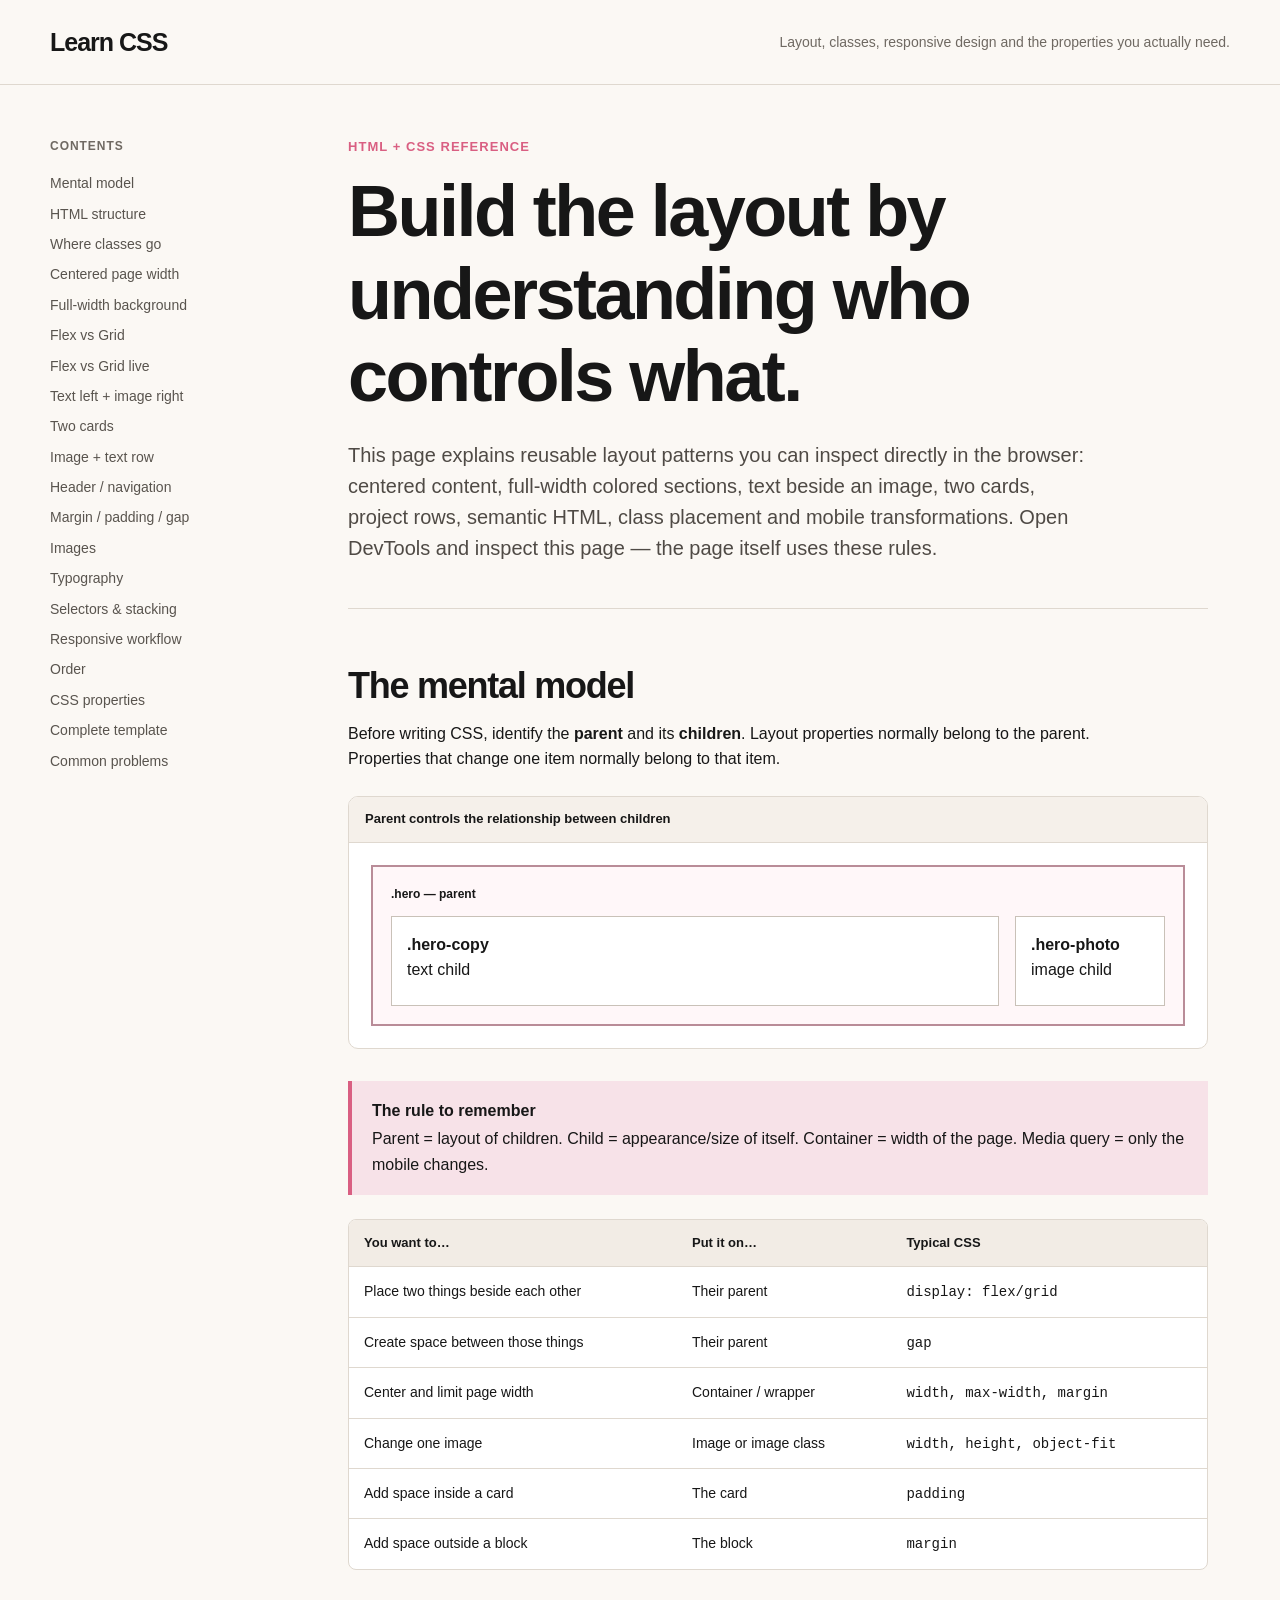
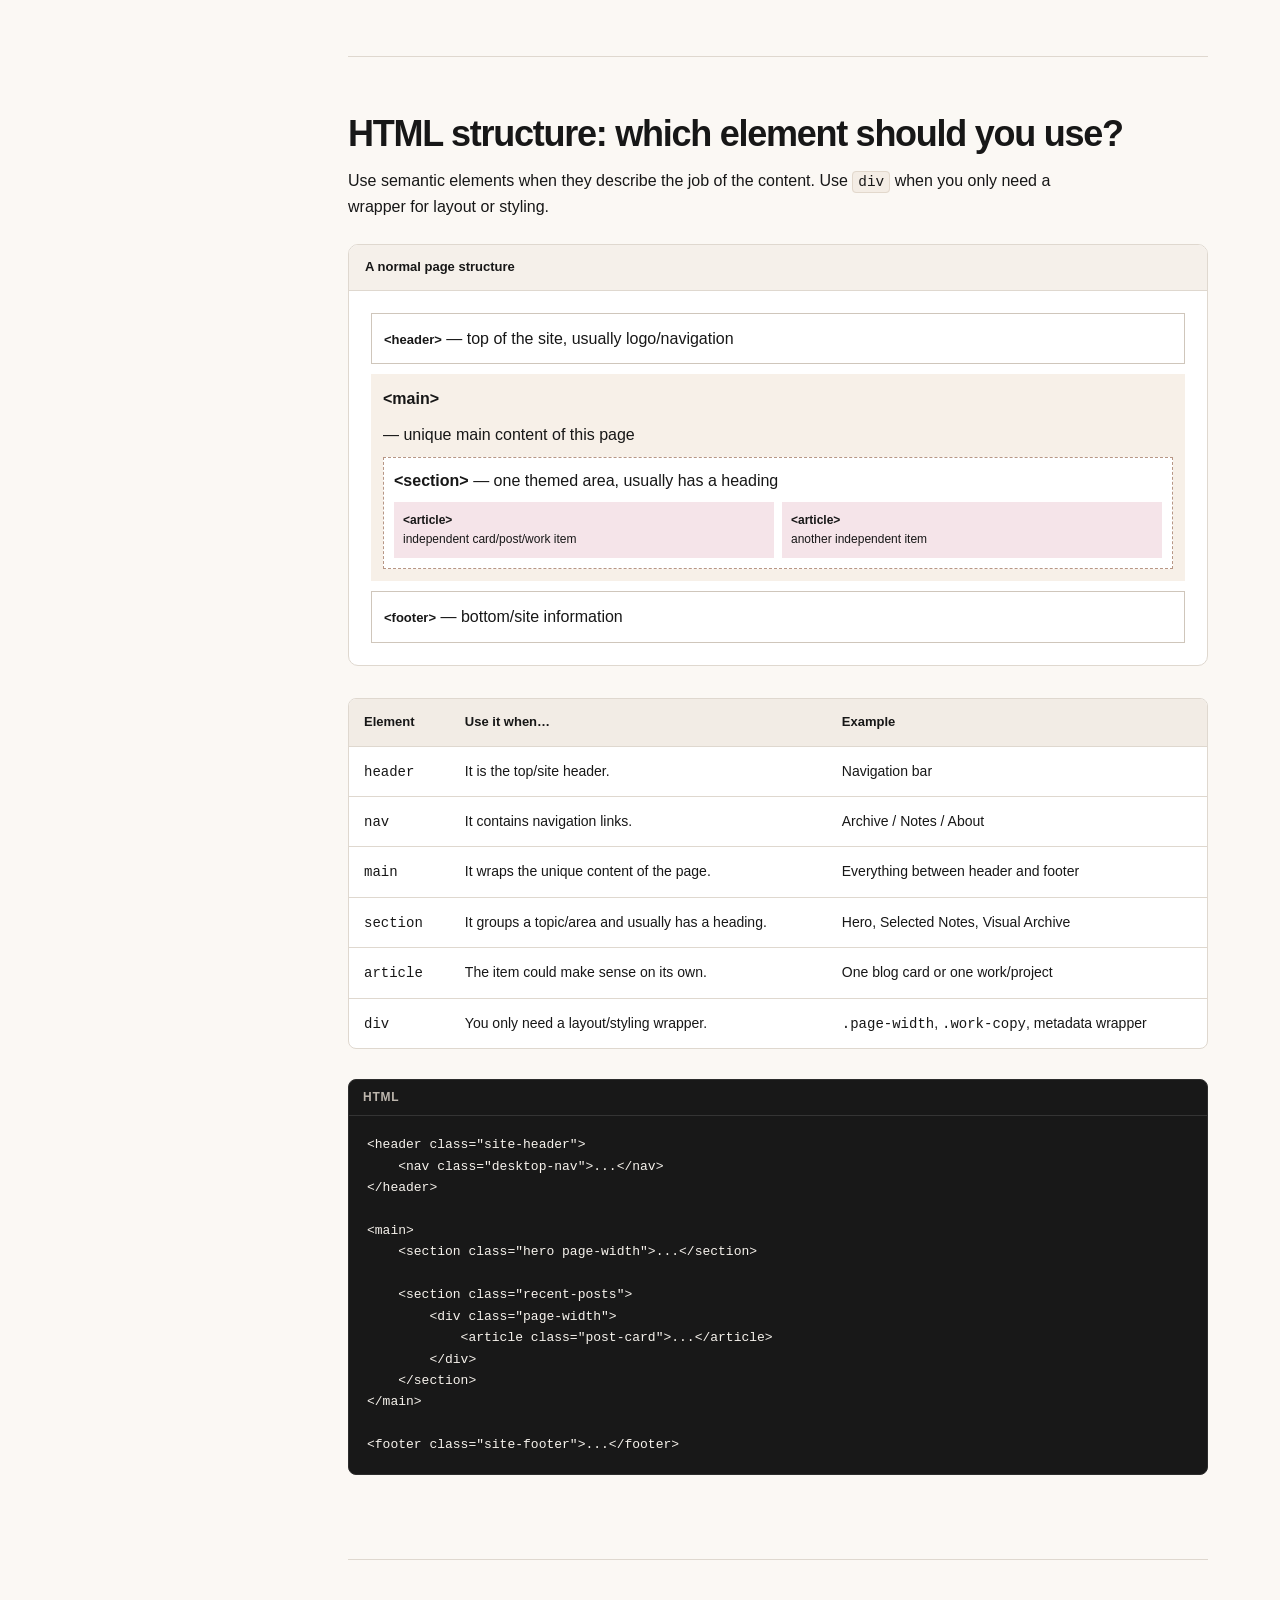
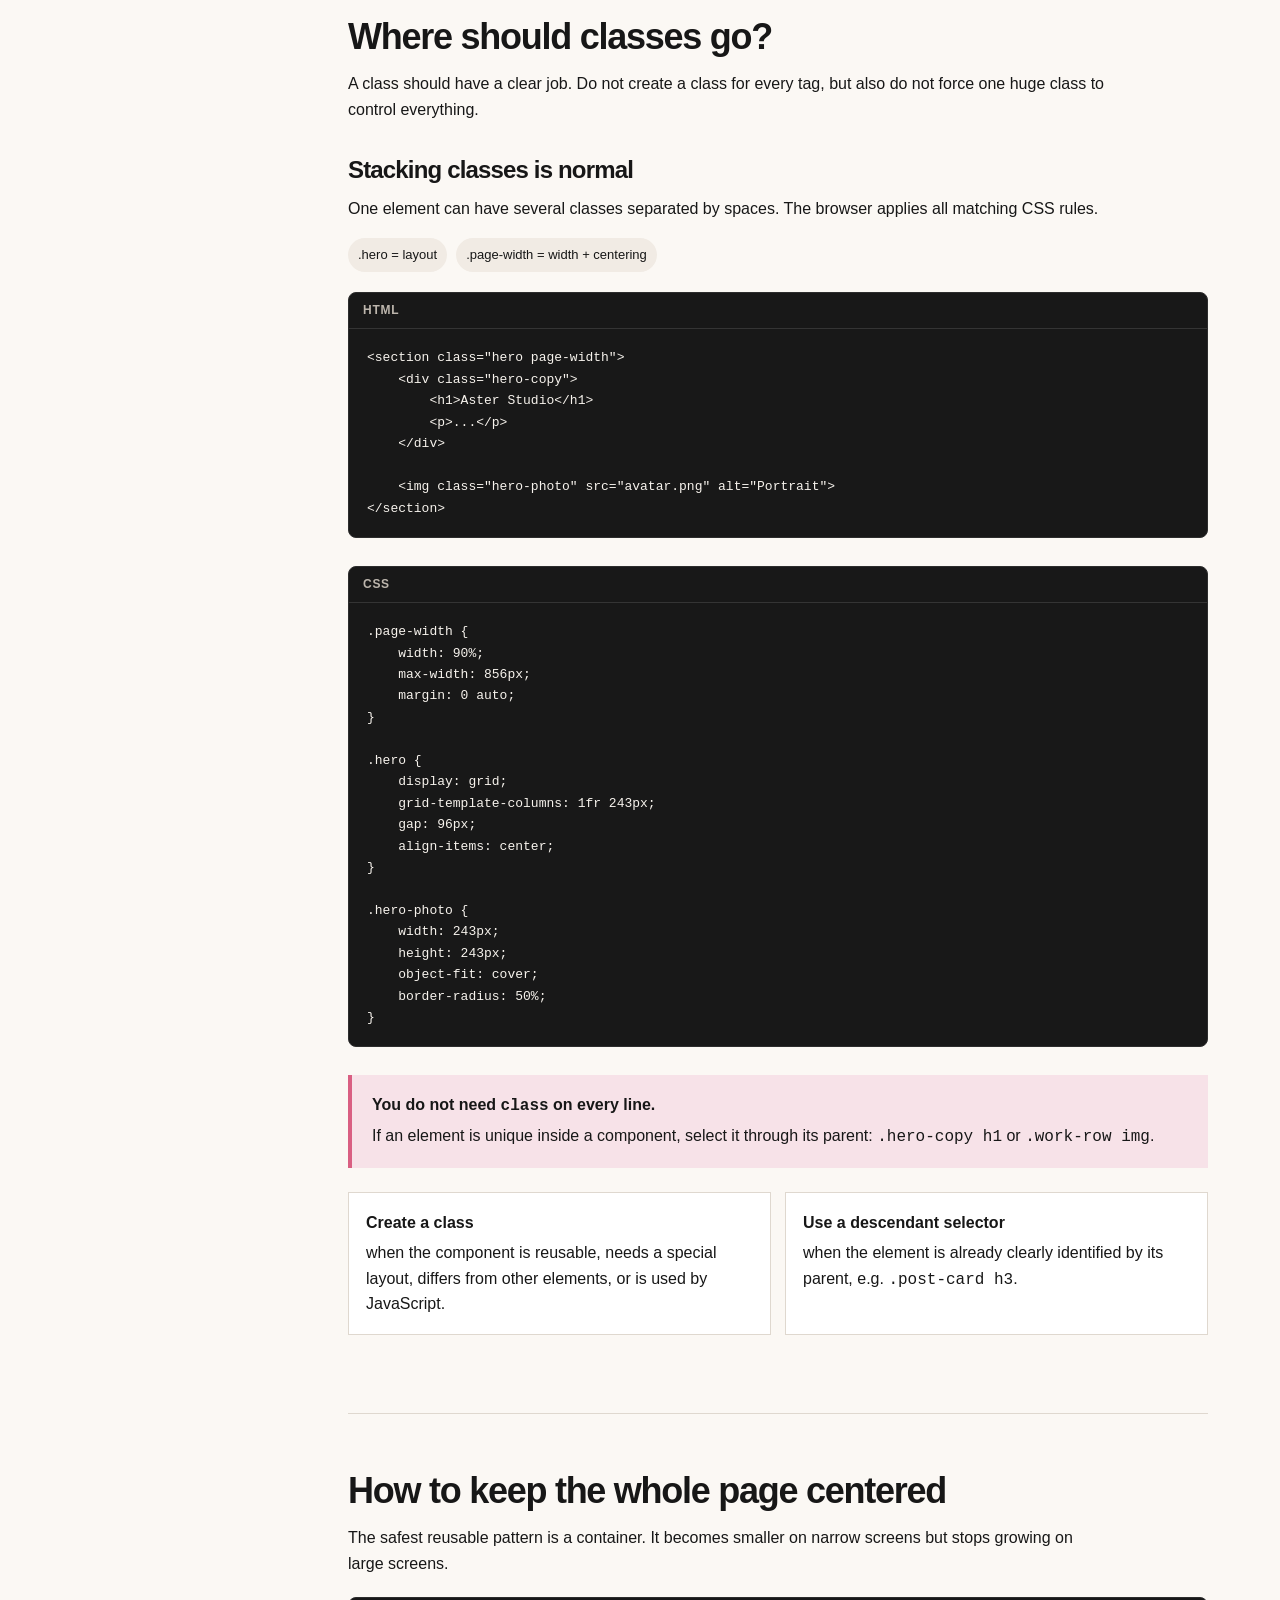
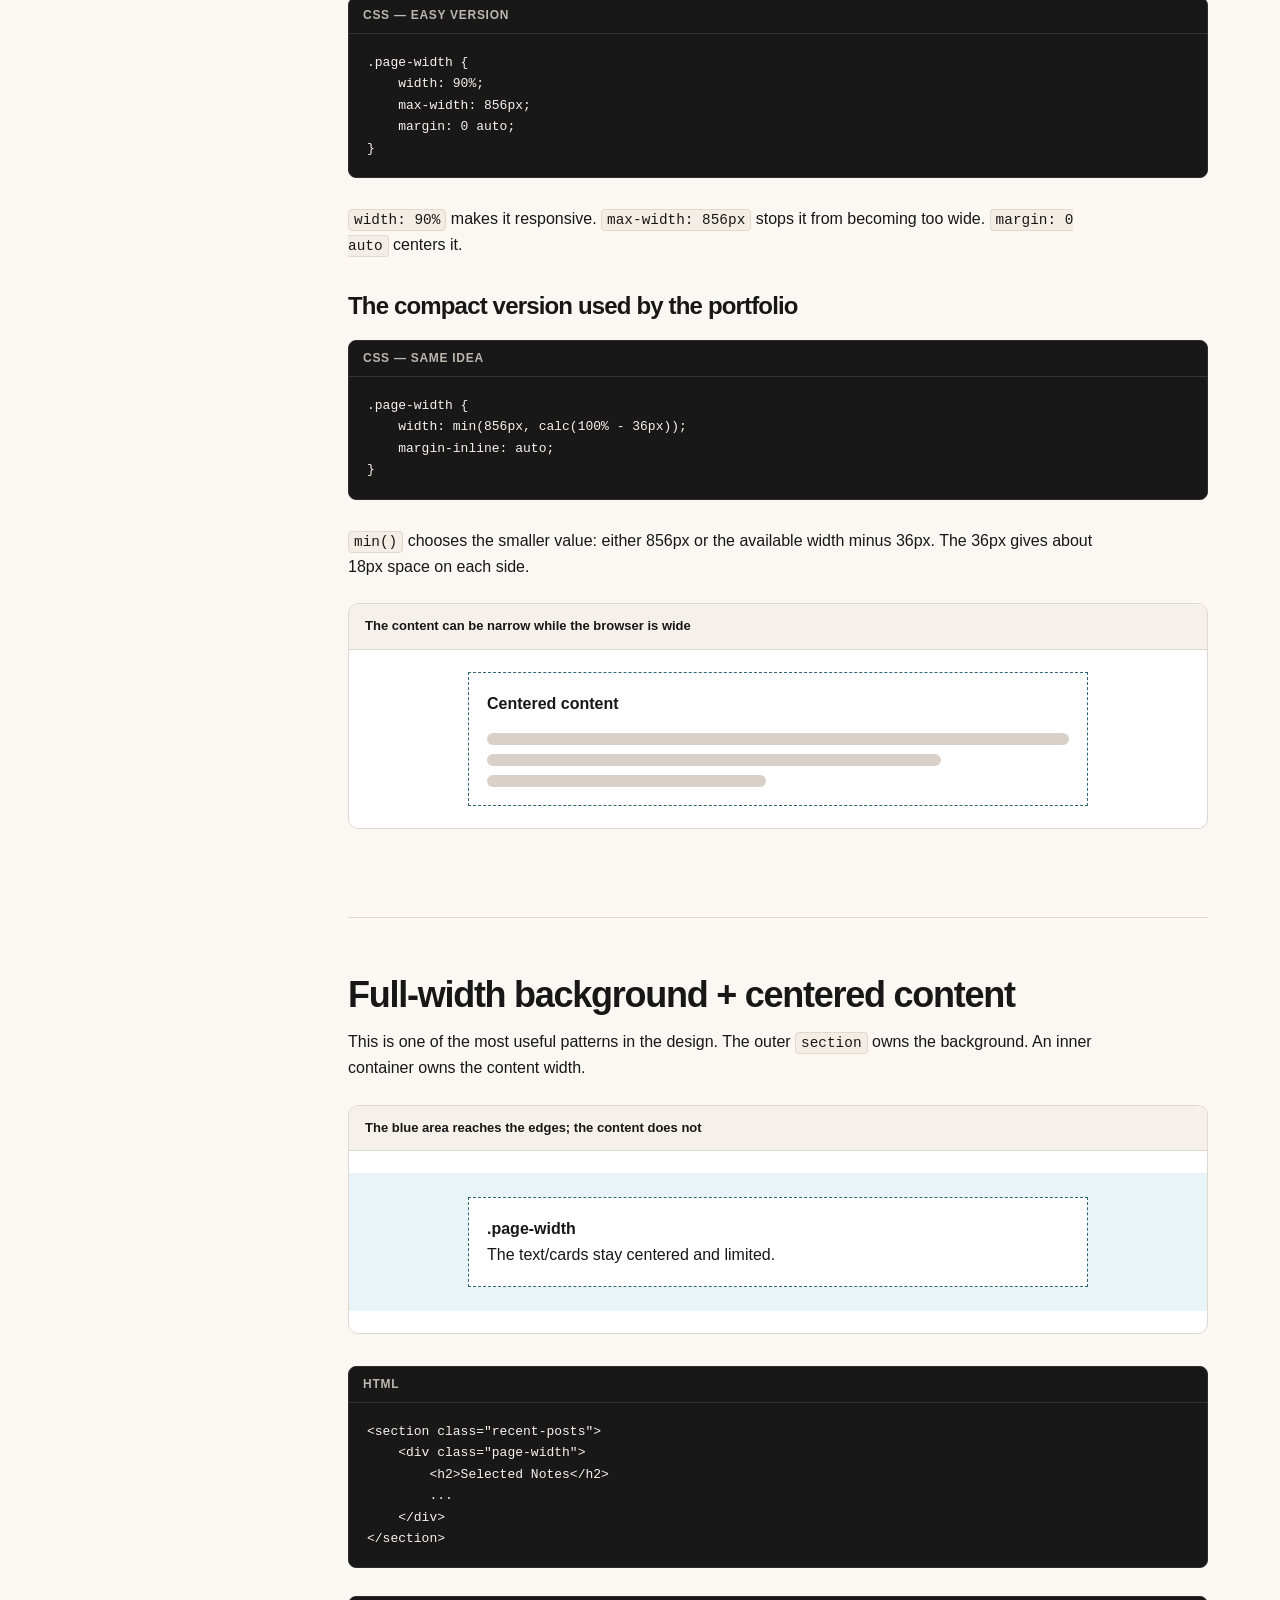
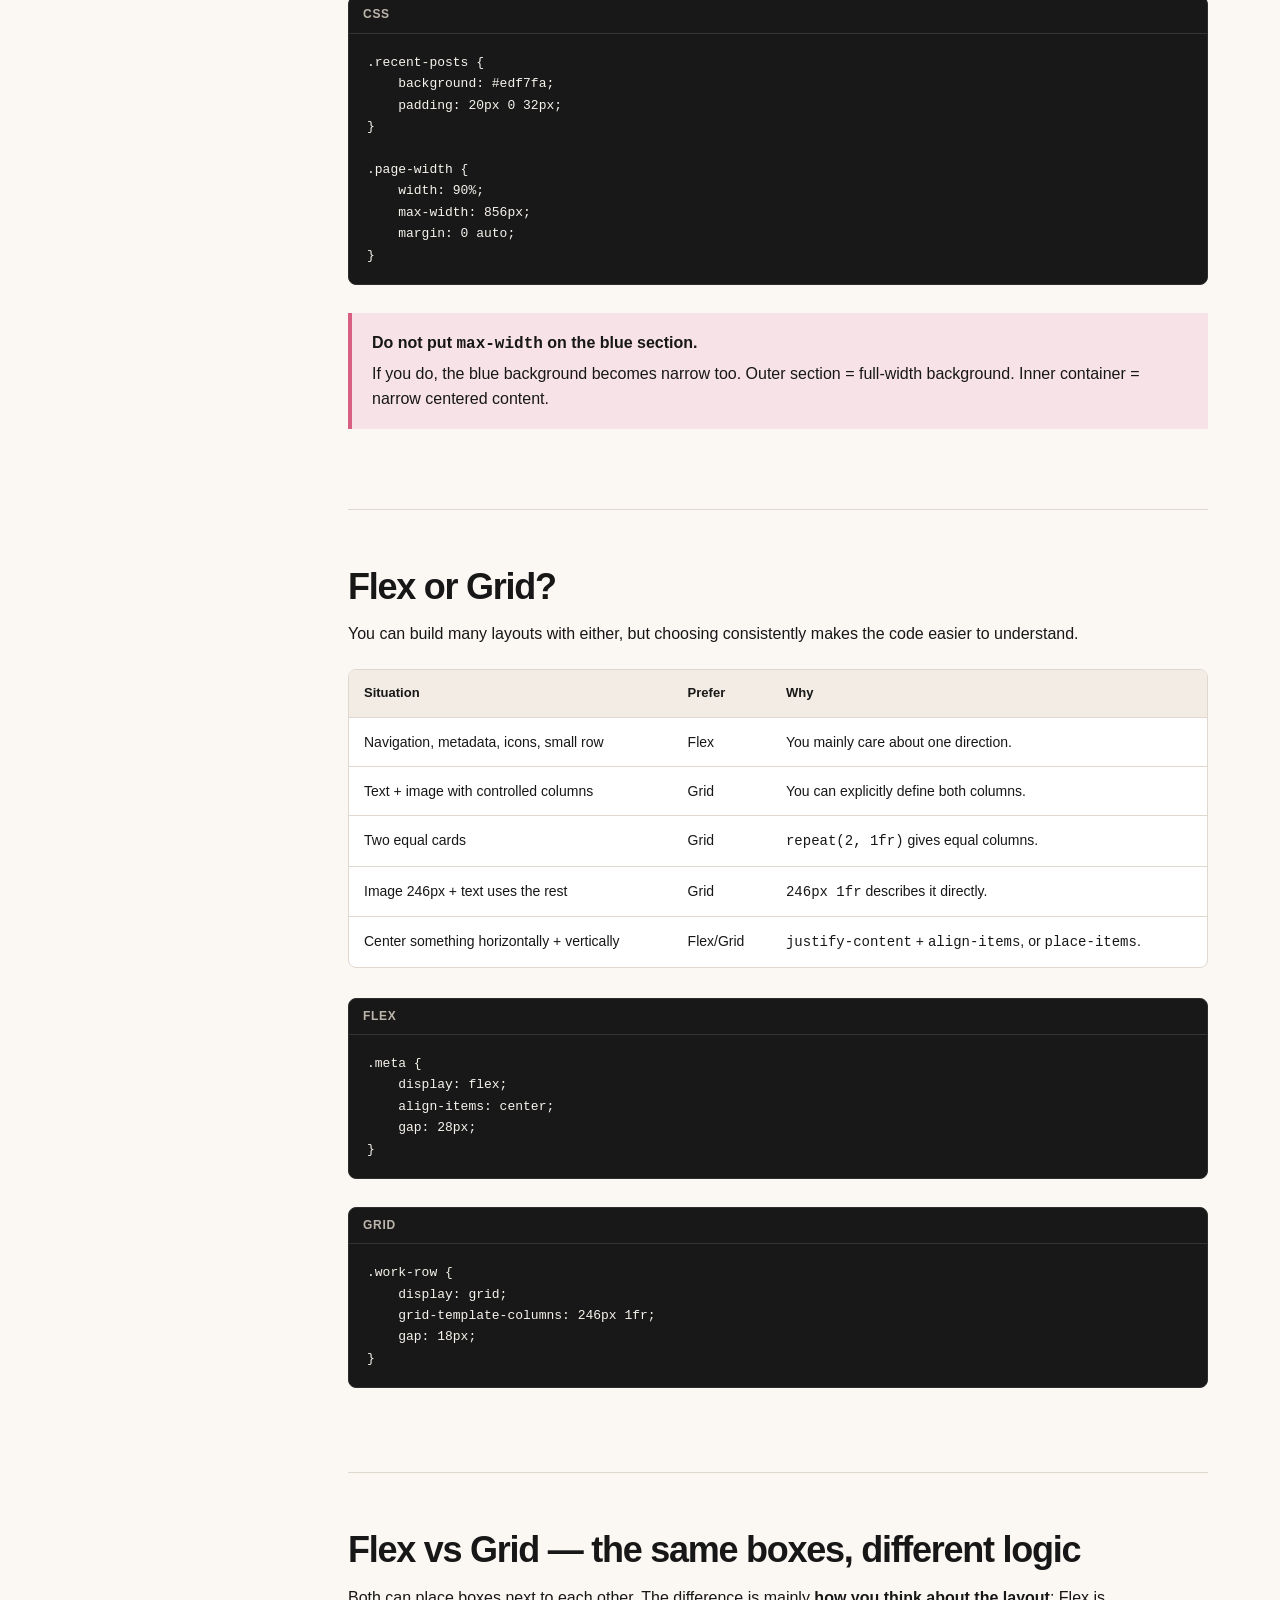
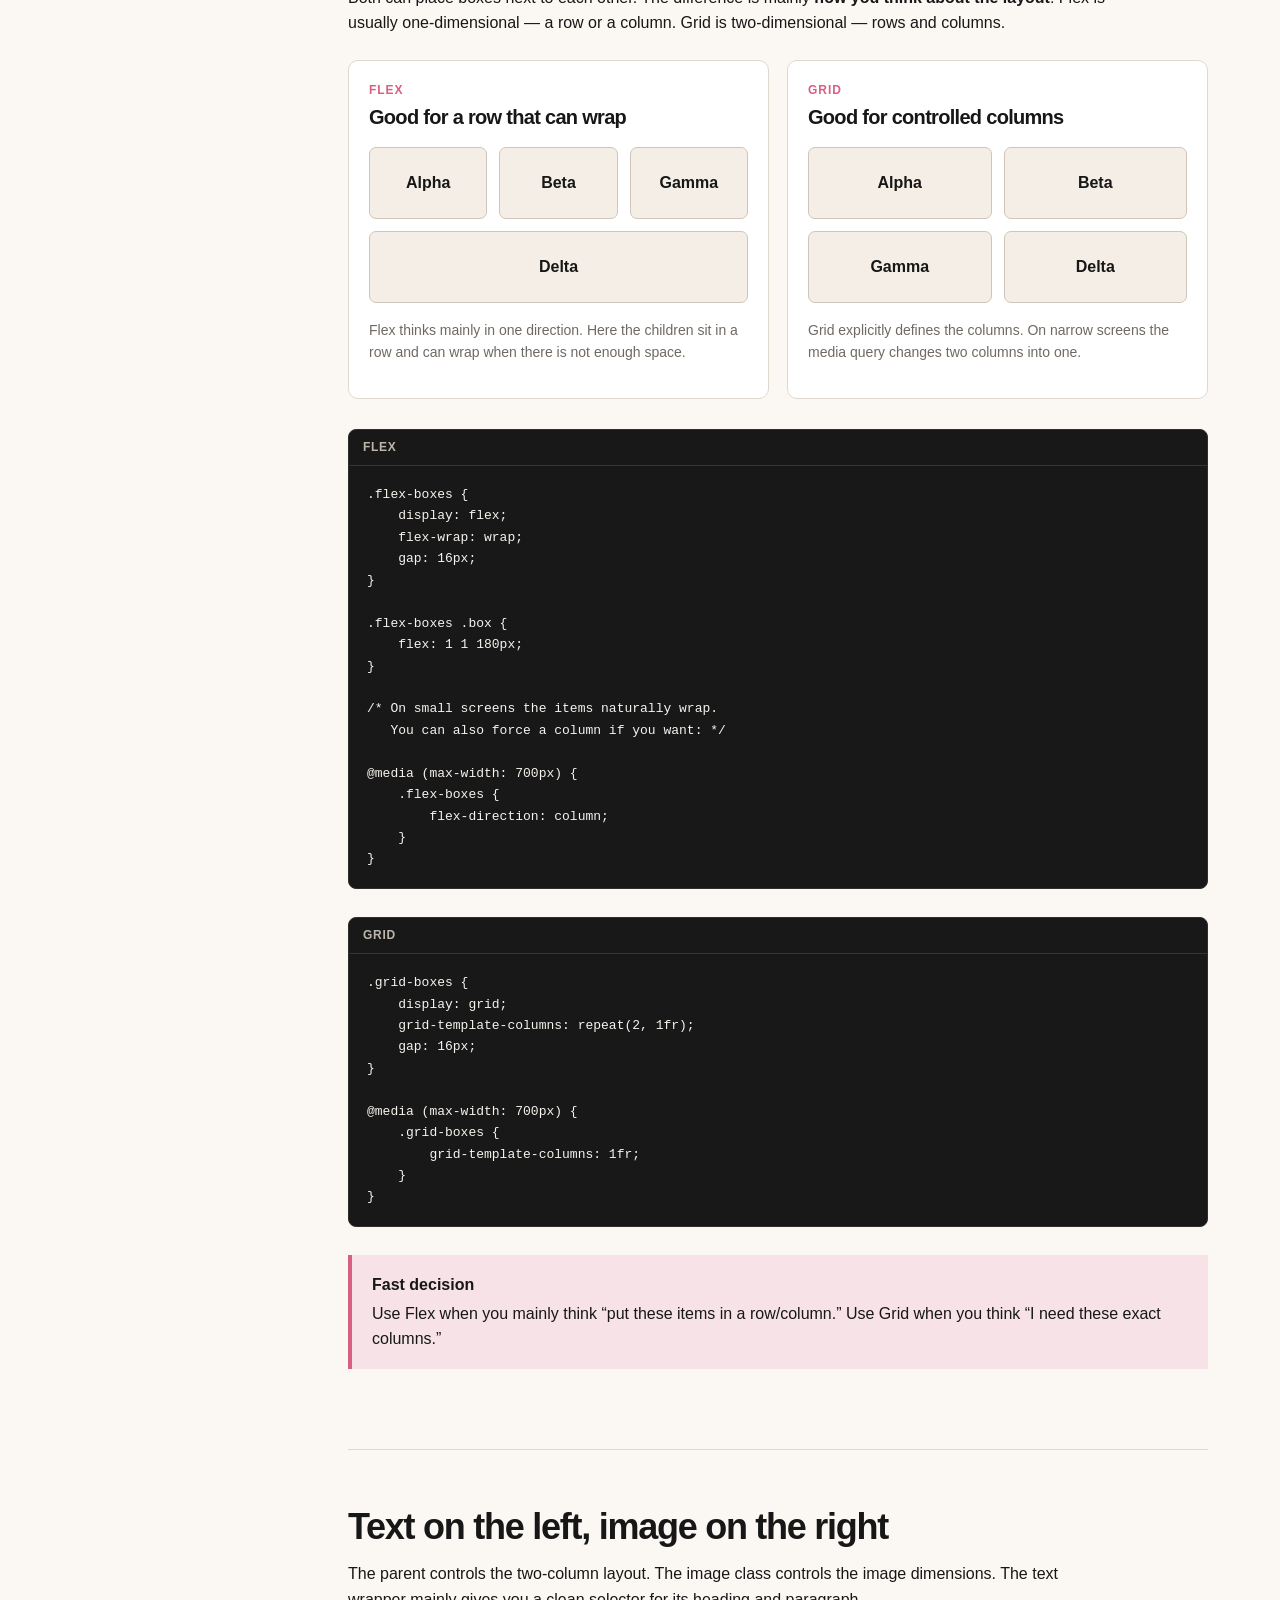
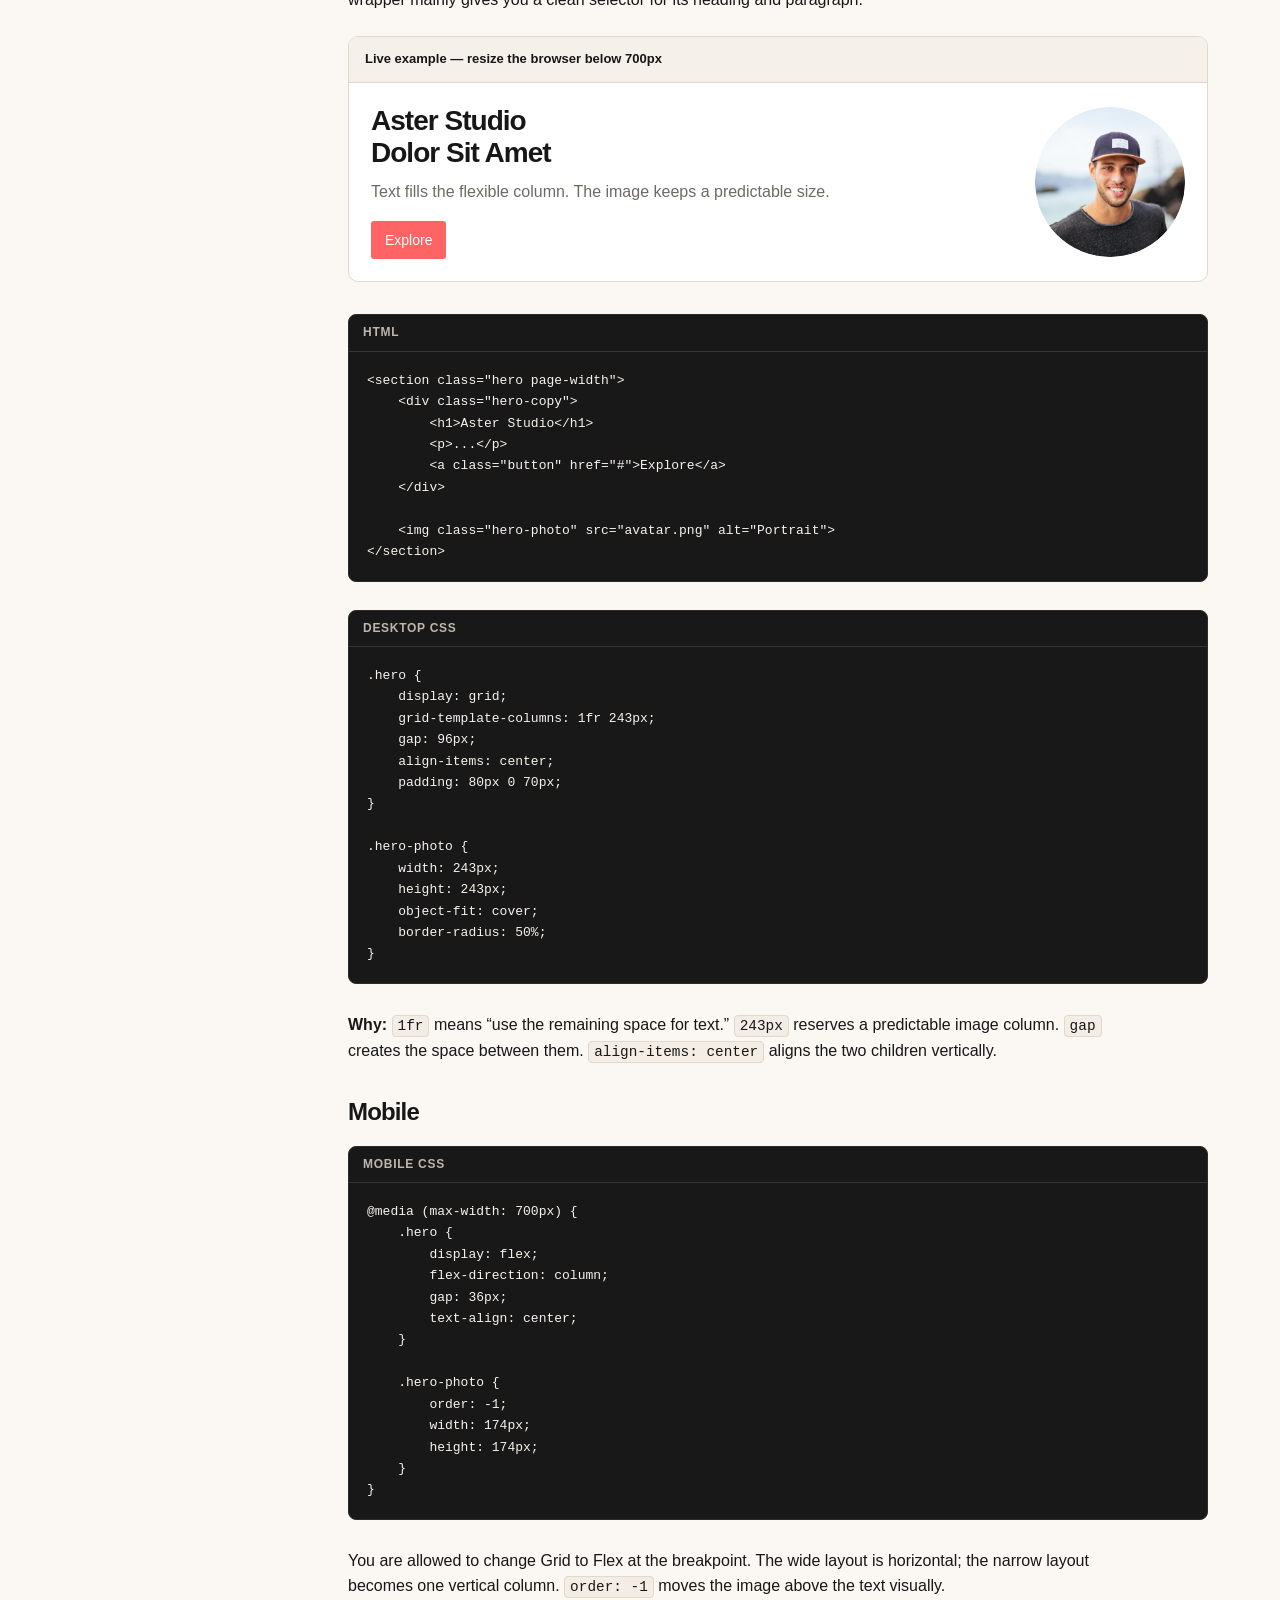
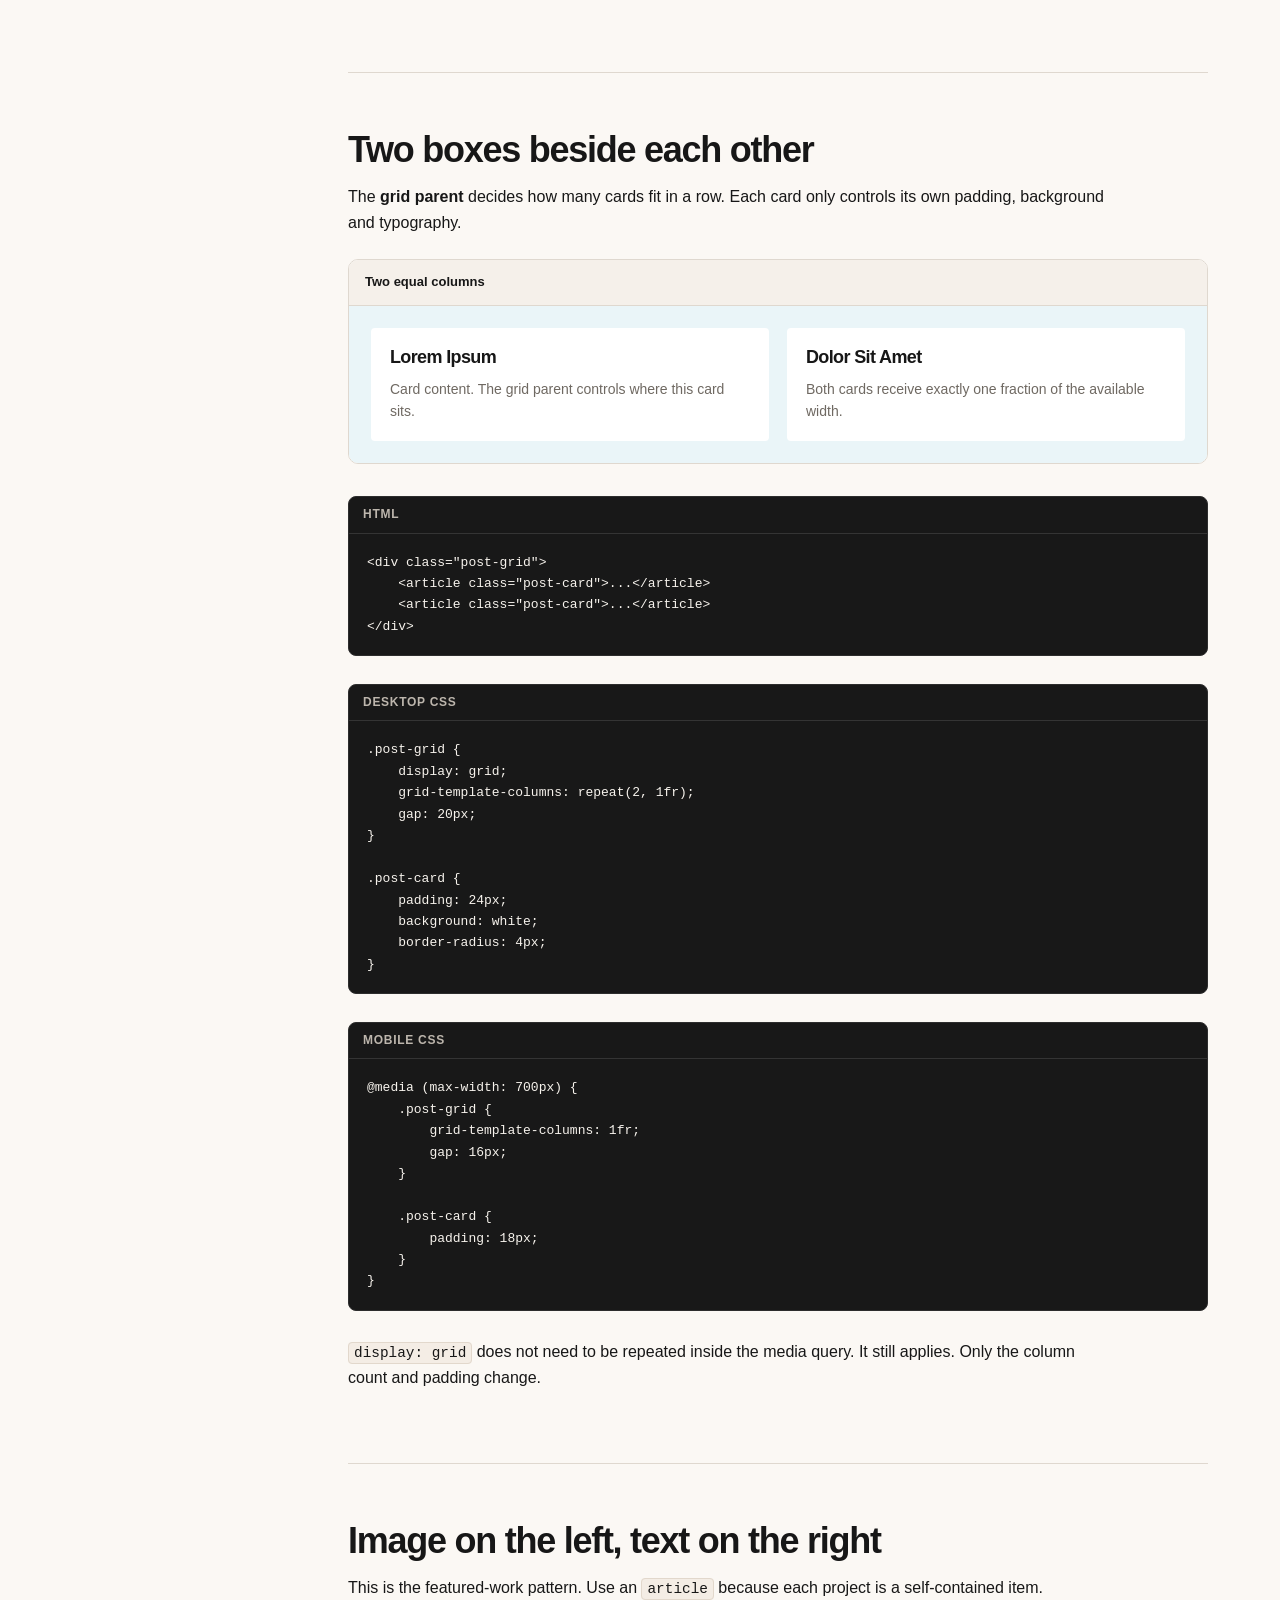
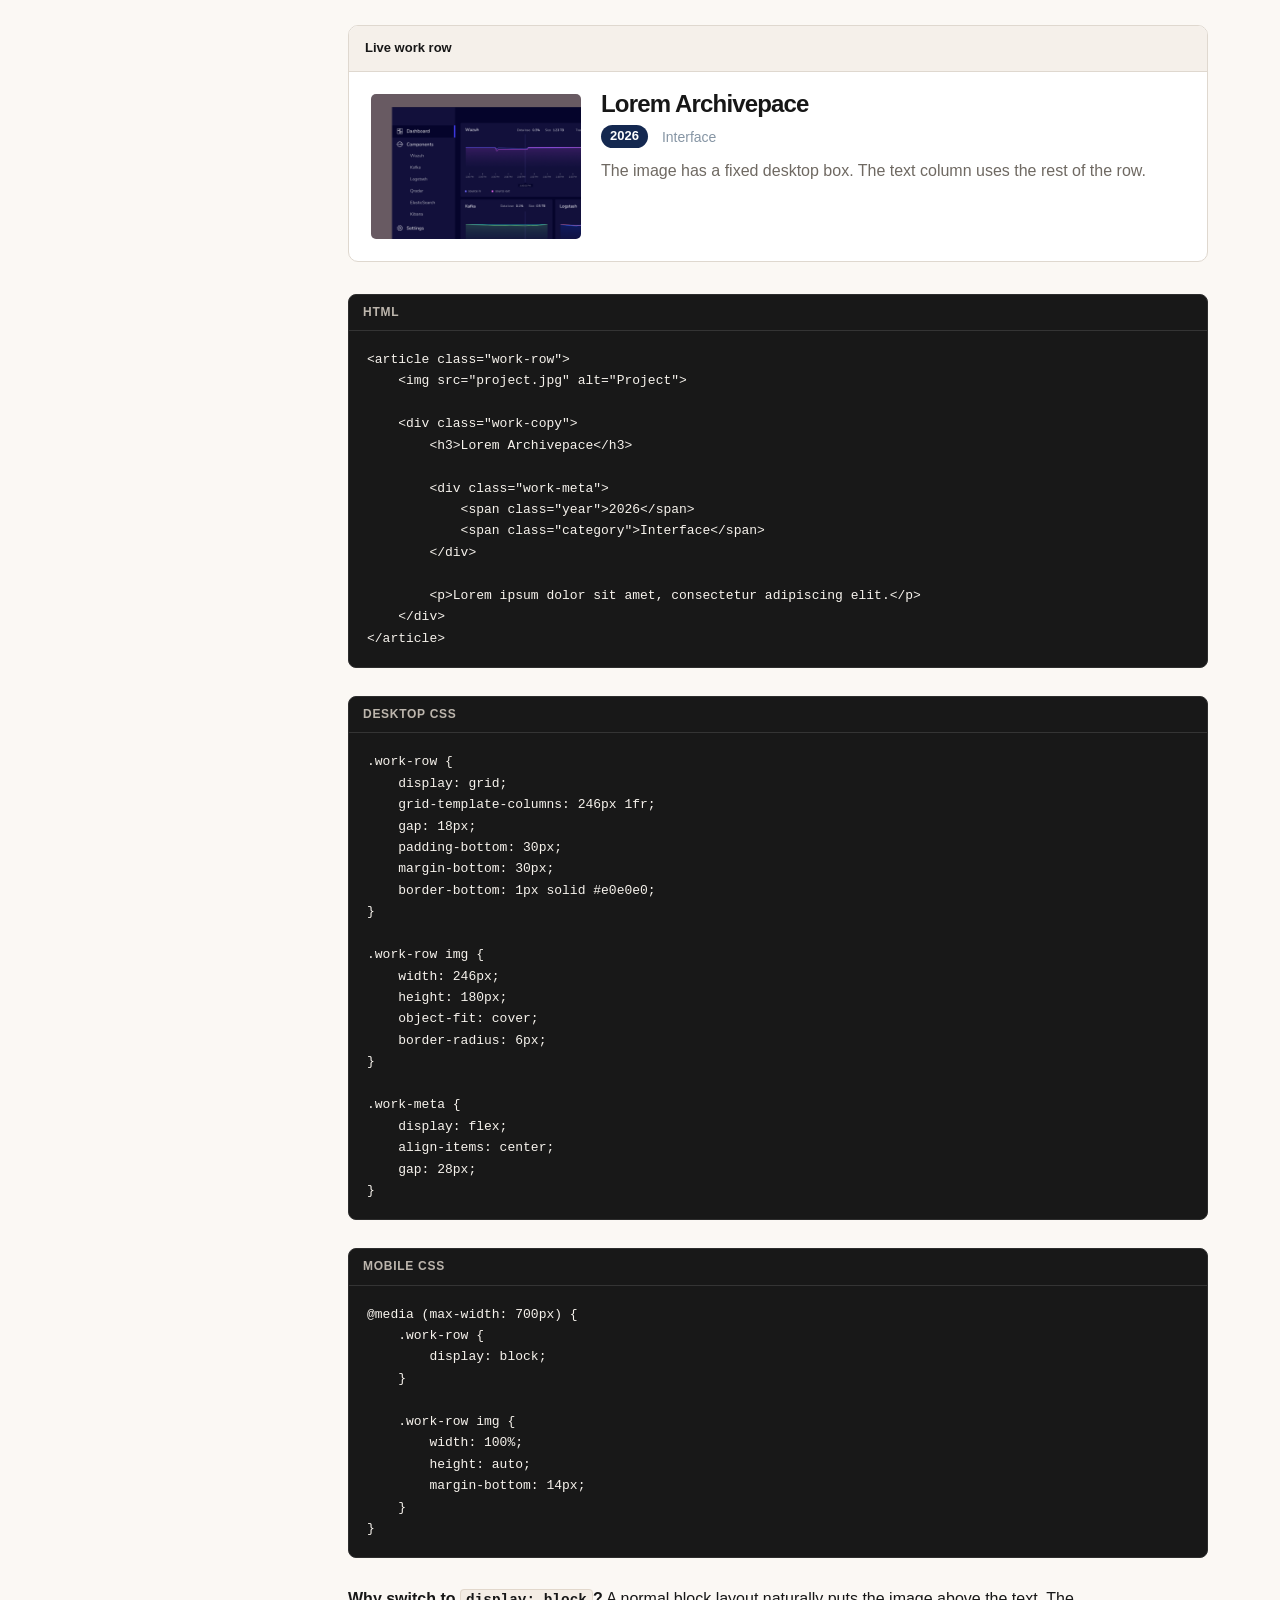
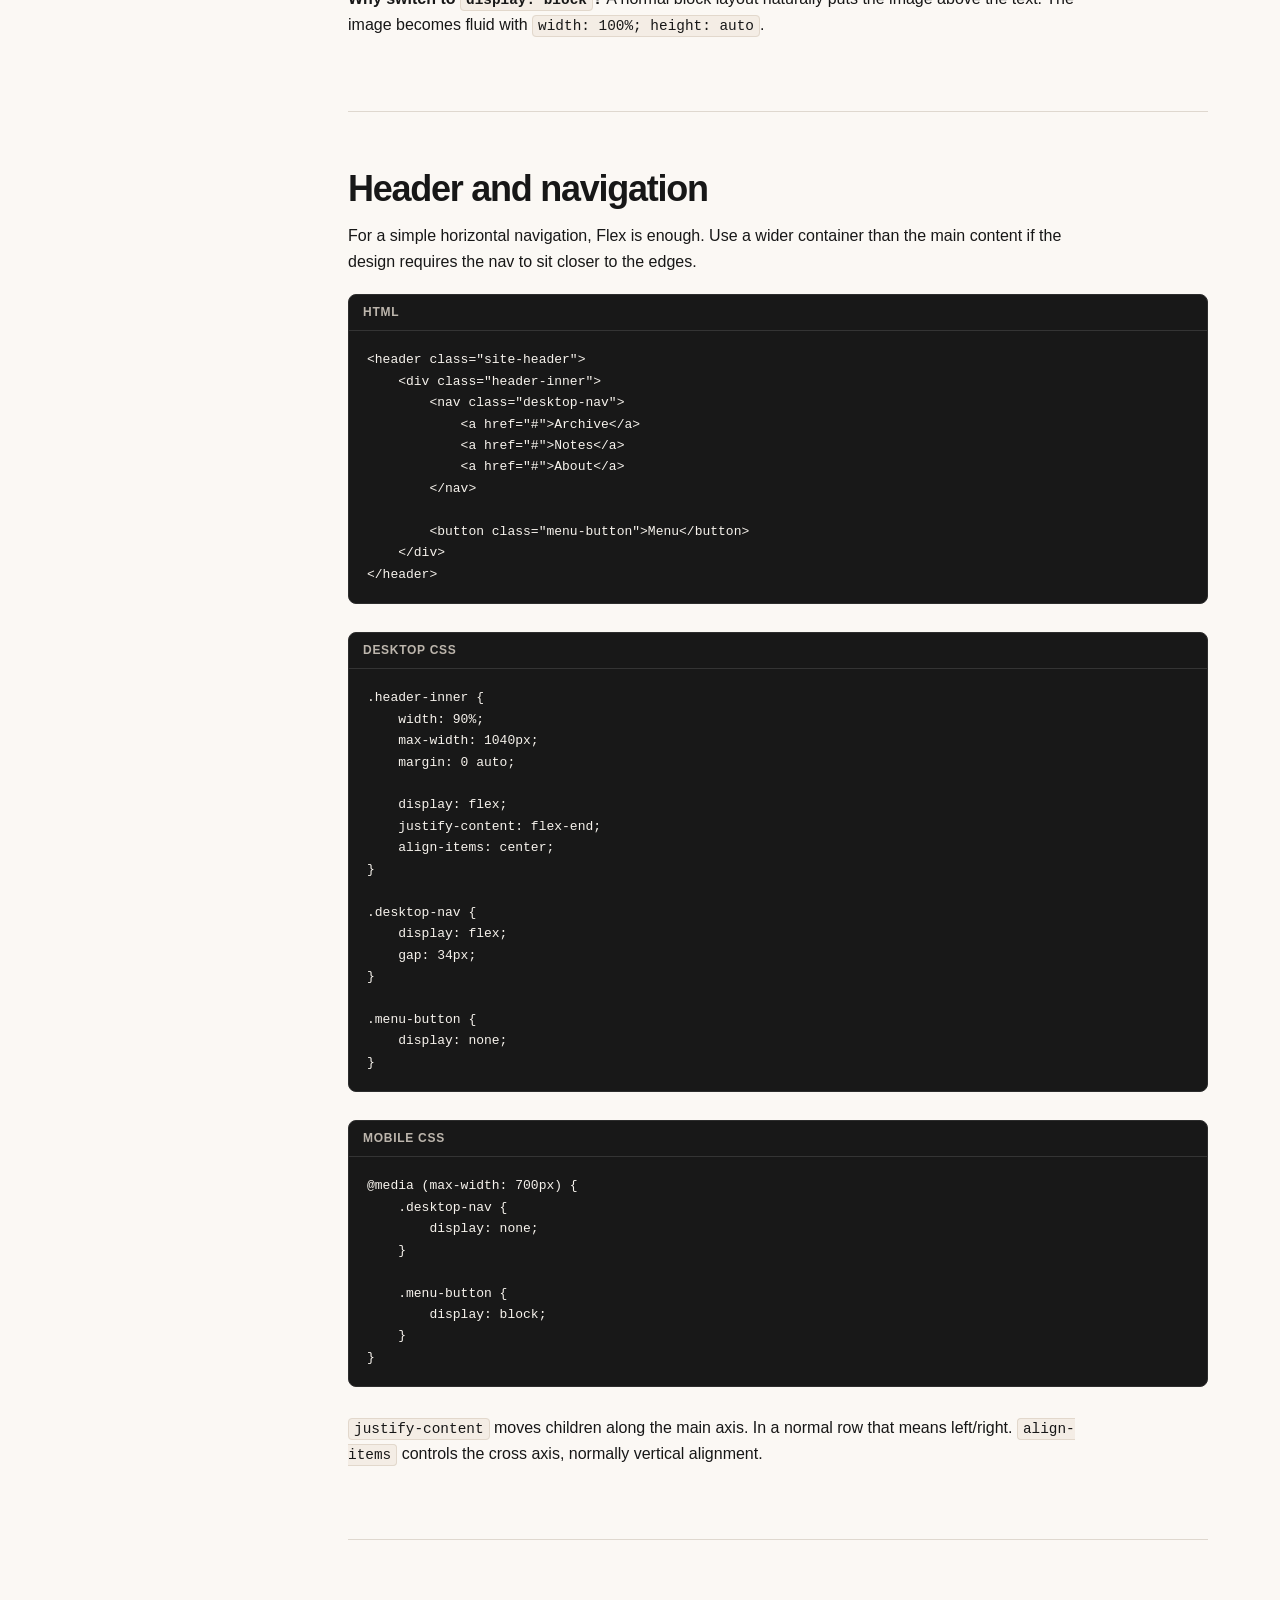
==== commit 305a1ce6: "Add files via upload" ====
--- a/index.html
+++ b/index.html
@@ -836,7 +836,84 @@
     }
 }
 
-    </style>
+
+/* ---------- FLEX VS GRID LIVE COMPARISON ---------- */
+.compare-layouts {
+    display: grid;
+    grid-template-columns: repeat(2, minmax(0, 1fr));
+    gap: 18px;
+    margin: 24px 0 30px;
+}
+
+.layout-example {
+    min-width: 0;
+    padding: 20px;
+    border: 1px solid var(--line);
+    border-radius: 10px;
+    background: var(--surface);
+}
+
+.layout-example h3 {
+    margin: 0 0 18px;
+    font-size: 20px;
+}
+
+.layout-kicker {
+    margin: 0 0 6px;
+    color: var(--accent);
+    font-size: 12px;
+    font-weight: 800;
+    letter-spacing: 0.08em;
+}
+
+.flex-box-demo {
+    display: flex;
+    flex-wrap: wrap;
+    gap: 12px;
+    margin-bottom: 16px;
+}
+
+.flex-box-demo .sample-box {
+    flex: 1 1 110px;
+}
+
+.grid-box-demo {
+    display: grid;
+    grid-template-columns: repeat(2, 1fr);
+    gap: 12px;
+    margin-bottom: 16px;
+}
+
+.sample-box {
+    min-height: 72px;
+    display: grid;
+    place-items: center;
+    padding: 14px;
+    border: 1px solid #cfc5ba;
+    border-radius: 7px;
+    background: #f4eee7;
+    font-weight: 700;
+}
+
+@media (max-width: 700px) {
+    .compare-layouts {
+        grid-template-columns: 1fr;
+    }
+
+    .flex-box-demo {
+        flex-direction: column;
+    }
+
+    .flex-box-demo .sample-box {
+        flex-basis: auto;
+    }
+
+    .grid-box-demo {
+        grid-template-columns: 1fr;
+    }
+}
+
+</style>
 </head>
 <body>
 
@@ -856,6 +933,7 @@
         <a href="#page-width">Page width</a>
         <a href="#full-background">Full-width background</a>
         <a href="#flex-grid">Flex vs Grid</a>
+        <a href="#flex-grid-live">Flex vs Grid live</a>
         <a href="#hero">Hero</a>
         <a href="#cards">Two cards</a>
         <a href="#work-row">Image + text</a>
@@ -881,6 +959,7 @@
         <a href="#page-width">Centered page width</a>
         <a href="#full-background">Full-width background</a>
         <a href="#flex-grid">Flex vs Grid</a>
+        <a href="#flex-grid-live">Flex vs Grid live</a>
         <a href="#hero">Text left + image right</a>
         <a href="#cards">Two cards</a>
         <a href="#work-row">Image + text row</a>
@@ -901,7 +980,7 @@
             <p class="eyebrow">HTML + CSS reference</p>
             <h1>Build the layout by understanding who controls what.</h1>
             <p class="lead">
-                This page explains the same portfolio patterns you can see in the browser:
+                This page explains reusable layout patterns you can inspect directly in the browser:
                 centered content, full-width colored sections, text beside an image, two cards,
                 project rows, semantic HTML, class placement and mobile transformations.
                 Open DevTools and inspect this page — the page itself uses these rules.
@@ -969,12 +1048,12 @@
 
             <div class="table-wrap">
                 <table>
-                    <thead><tr><th>Element</th><th>Use it when…</th><th>Portfolio example</th></tr></thead>
+                    <thead><tr><th>Element</th><th>Use it when…</th><th>Example</th></tr></thead>
                     <tbody>
                         <tr><td><code>header</code></td><td>It is the top/site header.</td><td>Navigation bar</td></tr>
-                        <tr><td><code>nav</code></td><td>It contains navigation links.</td><td>Works / Blog / Contact</td></tr>
+                        <tr><td><code>nav</code></td><td>It contains navigation links.</td><td>Archive / Notes / About</td></tr>
                         <tr><td><code>main</code></td><td>It wraps the unique content of the page.</td><td>Everything between header and footer</td></tr>
-                        <tr><td><code>section</code></td><td>It groups a topic/area and usually has a heading.</td><td>Hero, Recent posts, Featured works</td></tr>
+                        <tr><td><code>section</code></td><td>It groups a topic/area and usually has a heading.</td><td>Hero, Selected Notes, Visual Archive</td></tr>
                         <tr><td><code>article</code></td><td>The item could make sense on its own.</td><td>One blog card or one work/project</td></tr>
                         <tr><td><code>div</code></td><td>You only need a layout/styling wrapper.</td><td><code>.page-width</code>, <code>.work-copy</code>, metadata wrapper</td></tr>
                     </tbody>
@@ -1020,7 +1099,7 @@
   <div class="code-label">HTML</div>
   <pre><code>&lt;section class=&quot;hero page-width&quot;&gt;
     &lt;div class=&quot;hero-copy&quot;&gt;
-        &lt;h1&gt;Hi, I am John&lt;/h1&gt;
+        &lt;h1&gt;Aster Studio&lt;/h1&gt;
         &lt;p&gt;...&lt;/p&gt;
     &lt;/div&gt;
 
@@ -1131,7 +1210,7 @@
   <div class="code-label">HTML</div>
   <pre><code>&lt;section class=&quot;recent-posts&quot;&gt;
     &lt;div class=&quot;page-width&quot;&gt;
-        &lt;h2&gt;Recent posts&lt;/h2&gt;
+        &lt;h2&gt;Selected Notes&lt;/h2&gt;
         ...
     &lt;/div&gt;
 &lt;/section&gt;</code></pre>
@@ -1200,7 +1279,93 @@
 
         </section>
 
-        <section class="guide-section" id="hero">
+        
+        <section class="guide-section" id="flex-grid-live">
+            <h2>Flex vs Grid — the same boxes, different logic</h2>
+            <p>
+                Both can place boxes next to each other. The difference is mainly <strong>how you think about the layout</strong>:
+                Flex is usually one-dimensional — a row or a column. Grid is two-dimensional — rows and columns.
+            </p>
+
+            <div class="compare-layouts">
+                <article class="layout-example">
+                    <p class="layout-kicker">FLEX</p>
+                    <h3>Good for a row that can wrap</h3>
+
+                    <div class="flex-box-demo">
+                        <div class="sample-box">Alpha</div>
+                        <div class="sample-box">Beta</div>
+                        <div class="sample-box">Gamma</div>
+                        <div class="sample-box">Delta</div>
+                    </div>
+
+                    <p class="small-note">
+                        Flex thinks mainly in one direction. Here the children sit in a row and can wrap when there is not enough space.
+                    </p>
+                </article>
+
+                <article class="layout-example">
+                    <p class="layout-kicker">GRID</p>
+                    <h3>Good for controlled columns</h3>
+
+                    <div class="grid-box-demo">
+                        <div class="sample-box">Alpha</div>
+                        <div class="sample-box">Beta</div>
+                        <div class="sample-box">Gamma</div>
+                        <div class="sample-box">Delta</div>
+                    </div>
+
+                    <p class="small-note">
+                        Grid explicitly defines the columns. On narrow screens the media query changes two columns into one.
+                    </p>
+                </article>
+            </div>
+
+
+            <div class="code-block">
+              <div class="code-label">FLEX</div>
+              <pre><code>.flex-boxes {
+    display: flex;
+    flex-wrap: wrap;
+    gap: 16px;
+}
+
+.flex-boxes .box {
+    flex: 1 1 180px;
+}
+
+/* On small screens the items naturally wrap.
+   You can also force a column if you want: */
+
+@media (max-width: 700px) {
+    .flex-boxes {
+        flex-direction: column;
+    }
+}</code></pre>
+            </div>
+
+            <div class="code-block">
+              <div class="code-label">GRID</div>
+              <pre><code>.grid-boxes {
+    display: grid;
+    grid-template-columns: repeat(2, 1fr);
+    gap: 16px;
+}
+
+@media (max-width: 700px) {
+    .grid-boxes {
+        grid-template-columns: 1fr;
+    }
+}</code></pre>
+            </div>
+
+            <div class="rule">
+                <strong>Fast decision</strong>
+                Use Flex when you mainly think “put these items in a row/column.” Use Grid when you think “I need these exact columns.”
+            </div>
+        </section>
+
+<section class="guide-section" id="hero">
             <h2>Text on the left, image on the right</h2>
             <p>The parent controls the two-column layout. The image class controls the image dimensions. The text wrapper mainly gives you a clean selector for its heading and paragraph.</p>
 
@@ -1209,11 +1374,11 @@
                 <div class="demo-body">
                     <div class="portfolio-hero-demo">
                         <div>
-                            <h3>Hi, I am John,<br>Creative Technologist</h3>
+                            <h3>Aster Studio<br>Dolor Sit Amet</h3>
                             <p>Text fills the flexible column. The image keeps a predictable size.</p>
-                            <a class="demo-button" href="#hero">Download Resume</a>
+                            <a class="demo-button" href="#hero">Explore</a>
                         </div>
-                        <img src="assets/avatar.png" alt="Example portrait">
+                        <img src="assets/avatar.png" alt="Abstract portrait example">
                     </div>
                 </div>
             </div>
@@ -1223,9 +1388,9 @@
   <div class="code-label">HTML</div>
   <pre><code>&lt;section class=&quot;hero page-width&quot;&gt;
     &lt;div class=&quot;hero-copy&quot;&gt;
-        &lt;h1&gt;Hi, I am John&lt;/h1&gt;
+        &lt;h1&gt;Aster Studio&lt;/h1&gt;
         &lt;p&gt;...&lt;/p&gt;
-        &lt;a class=&quot;button&quot; href=&quot;#&quot;&gt;Download Resume&lt;/a&gt;
+        &lt;a class=&quot;button&quot; href=&quot;#&quot;&gt;Explore&lt;/a&gt;
     &lt;/div&gt;
 
     &lt;img class=&quot;hero-photo&quot; src=&quot;avatar.png&quot; alt=&quot;Portrait&quot;&gt;
@@ -1276,7 +1441,7 @@
 </div>
 
 
-            <p>You are allowed to change Grid to Flex at the breakpoint. The desktop layout is horizontal; the mobile layout is one vertical column. <code class="inline-code">order: -1</code> moves the image above the text visually.</p>
+            <p>You are allowed to change Grid to Flex at the breakpoint. The wide layout is horizontal; the narrow layout becomes one vertical column. <code class="inline-code">order: -1</code> moves the image above the text visually.</p>
         </section>
 
         <section class="guide-section" id="cards">
@@ -1287,11 +1452,11 @@
                 <p class="demo-title">Two equal columns</p>
                 <div class="cards-demo">
                     <article class="mini-card">
-                        <h4>Making a design system</h4>
+                        <h4>Lorem Ipsum</h4>
                         <p>Card content. The grid parent controls where this card sits.</p>
                     </article>
                     <article class="mini-card">
-                        <h4>Creating pixel perfect icons</h4>
+                        <h4>Dolor Sit Amet</h4>
                         <p>Both cards receive exactly one fraction of the available width.</p>
                     </article>
                 </div>
@@ -1351,12 +1516,12 @@
                 <p class="demo-title">Live work row</p>
                 <div class="demo-body">
                     <article class="work-demo">
-                        <img src="assets/fs1.png" alt="Dashboard project example">
+                        <img src="assets/fs1.png" alt="Interface project example">
                         <div>
-                            <h3>Designing Dashboards</h3>
+                            <h3>Lorem Archivepace</h3>
                             <div class="meta-demo">
                                 <span class="year-demo">2026</span>
-                                <span class="category-demo">Dashboard</span>
+                                <span class="category-demo">Interface</span>
                             </div>
                             <p>The image has a fixed desktop box. The text column uses the rest of the row.</p>
                         </div>
@@ -1371,14 +1536,14 @@
     &lt;img src=&quot;project.jpg&quot; alt=&quot;Project&quot;&gt;
 
     &lt;div class=&quot;work-copy&quot;&gt;
-        &lt;h3&gt;Designing Dashboards&lt;/h3&gt;
+        &lt;h3&gt;Lorem Archivepace&lt;/h3&gt;
 
         &lt;div class=&quot;work-meta&quot;&gt;
             &lt;span class=&quot;year&quot;&gt;2026&lt;/span&gt;
-            &lt;span class=&quot;category&quot;&gt;Dashboard&lt;/span&gt;
+            &lt;span class=&quot;category&quot;&gt;Interface&lt;/span&gt;
         &lt;/div&gt;
 
-        &lt;p&gt;Description...&lt;/p&gt;
+        &lt;p&gt;Lorem ipsum dolor sit amet, consectetur adipiscing elit.&lt;/p&gt;
     &lt;/div&gt;
 &lt;/article&gt;</code></pre>
 </div>
@@ -1441,9 +1606,9 @@
   <pre><code>&lt;header class=&quot;site-header&quot;&gt;
     &lt;div class=&quot;header-inner&quot;&gt;
         &lt;nav class=&quot;desktop-nav&quot;&gt;
-            &lt;a href=&quot;#&quot;&gt;Works&lt;/a&gt;
-            &lt;a href=&quot;#&quot;&gt;Blog&lt;/a&gt;
-            &lt;a href=&quot;#&quot;&gt;Contact&lt;/a&gt;
+            &lt;a href=&quot;#&quot;&gt;Archive&lt;/a&gt;
+            &lt;a href=&quot;#&quot;&gt;Notes&lt;/a&gt;
+            &lt;a href=&quot;#&quot;&gt;About&lt;/a&gt;
         &lt;/nav&gt;
 
         &lt;button class=&quot;menu-button&quot;&gt;Menu&lt;/button&gt;
@@ -1717,7 +1882,7 @@
                 </table>
             </div>
 
-            <p>A breakpoint like <code class="inline-code">700px</code> is not magic. Choose the point where your layout stops fitting comfortably. For this portfolio-style layout, 700px is a simple useful breakpoint.</p>
+            <p>A breakpoint like <code class="inline-code">700px</code> is not magic. Choose the point where your layout stops fitting comfortably. For these examples, 700px is a simple demonstration breakpoint.</p>
         </section>
 
         <section class="guide-section" id="order">
@@ -1897,9 +2062,9 @@
 &lt;header&gt;
     &lt;div class=&quot;header-inner&quot;&gt;
         &lt;nav&gt;
-            &lt;a href=&quot;#&quot;&gt;Works&lt;/a&gt;
-            &lt;a href=&quot;#&quot;&gt;Blog&lt;/a&gt;
-            &lt;a href=&quot;#&quot;&gt;Contact&lt;/a&gt;
+            &lt;a href=&quot;#&quot;&gt;Archive&lt;/a&gt;
+            &lt;a href=&quot;#&quot;&gt;Notes&lt;/a&gt;
+            &lt;a href=&quot;#&quot;&gt;About&lt;/a&gt;
         &lt;/nav&gt;
     &lt;/div&gt;
 &lt;/header&gt;
@@ -1907,9 +2072,9 @@
 &lt;main&gt;
     &lt;section class=&quot;hero container&quot;&gt;
         &lt;div class=&quot;hero-copy&quot;&gt;
-            &lt;h1&gt;Hi, I am John&lt;/h1&gt;
-            &lt;p&gt;Short introduction...&lt;/p&gt;
-            &lt;a class=&quot;button&quot; href=&quot;#&quot;&gt;Download Resume&lt;/a&gt;
+            &lt;h1&gt;Aster Studio&lt;/h1&gt;
+            &lt;p&gt;Lorem ipsum dolor sit amet, consectetur adipiscing elit.&lt;/p&gt;
+            &lt;a class=&quot;button&quot; href=&quot;#&quot;&gt;Explore&lt;/a&gt;
         &lt;/div&gt;
 
         &lt;img class=&quot;hero-photo&quot; src=&quot;avatar.jpg&quot; alt=&quot;Portrait&quot;&gt;
@@ -1917,24 +2082,24 @@
 
     &lt;section class=&quot;colored-section&quot;&gt;
         &lt;div class=&quot;container&quot;&gt;
-            &lt;h2&gt;Recent posts&lt;/h2&gt;
+            &lt;h2&gt;Selected Notes&lt;/h2&gt;
 
             &lt;div class=&quot;cards&quot;&gt;
-                &lt;article class=&quot;card&quot;&gt;First post&lt;/article&gt;
-                &lt;article class=&quot;card&quot;&gt;Second post&lt;/article&gt;
+                &lt;article class=&quot;card&quot;&gt;Lorem ipsum&lt;/article&gt;
+                &lt;article class=&quot;card&quot;&gt;Dolor sit amet&lt;/article&gt;
             &lt;/div&gt;
         &lt;/div&gt;
     &lt;/section&gt;
 
     &lt;section class=&quot;container&quot;&gt;
-        &lt;h2&gt;Featured works&lt;/h2&gt;
+        &lt;h2&gt;Visual Archive&lt;/h2&gt;
 
         &lt;article class=&quot;work&quot;&gt;
             &lt;img src=&quot;project.jpg&quot; alt=&quot;Project&quot;&gt;
 
             &lt;div&gt;
-                &lt;h3&gt;Project title&lt;/h3&gt;
-                &lt;p&gt;Description...&lt;/p&gt;
+                &lt;h3&gt;Amet Consectetur&lt;/h3&gt;
+                &lt;p&gt;Lorem ipsum dolor sit amet, consectetur adipiscing elit.&lt;/p&gt;
             &lt;/div&gt;
         &lt;/article&gt;
     &lt;/section&gt;
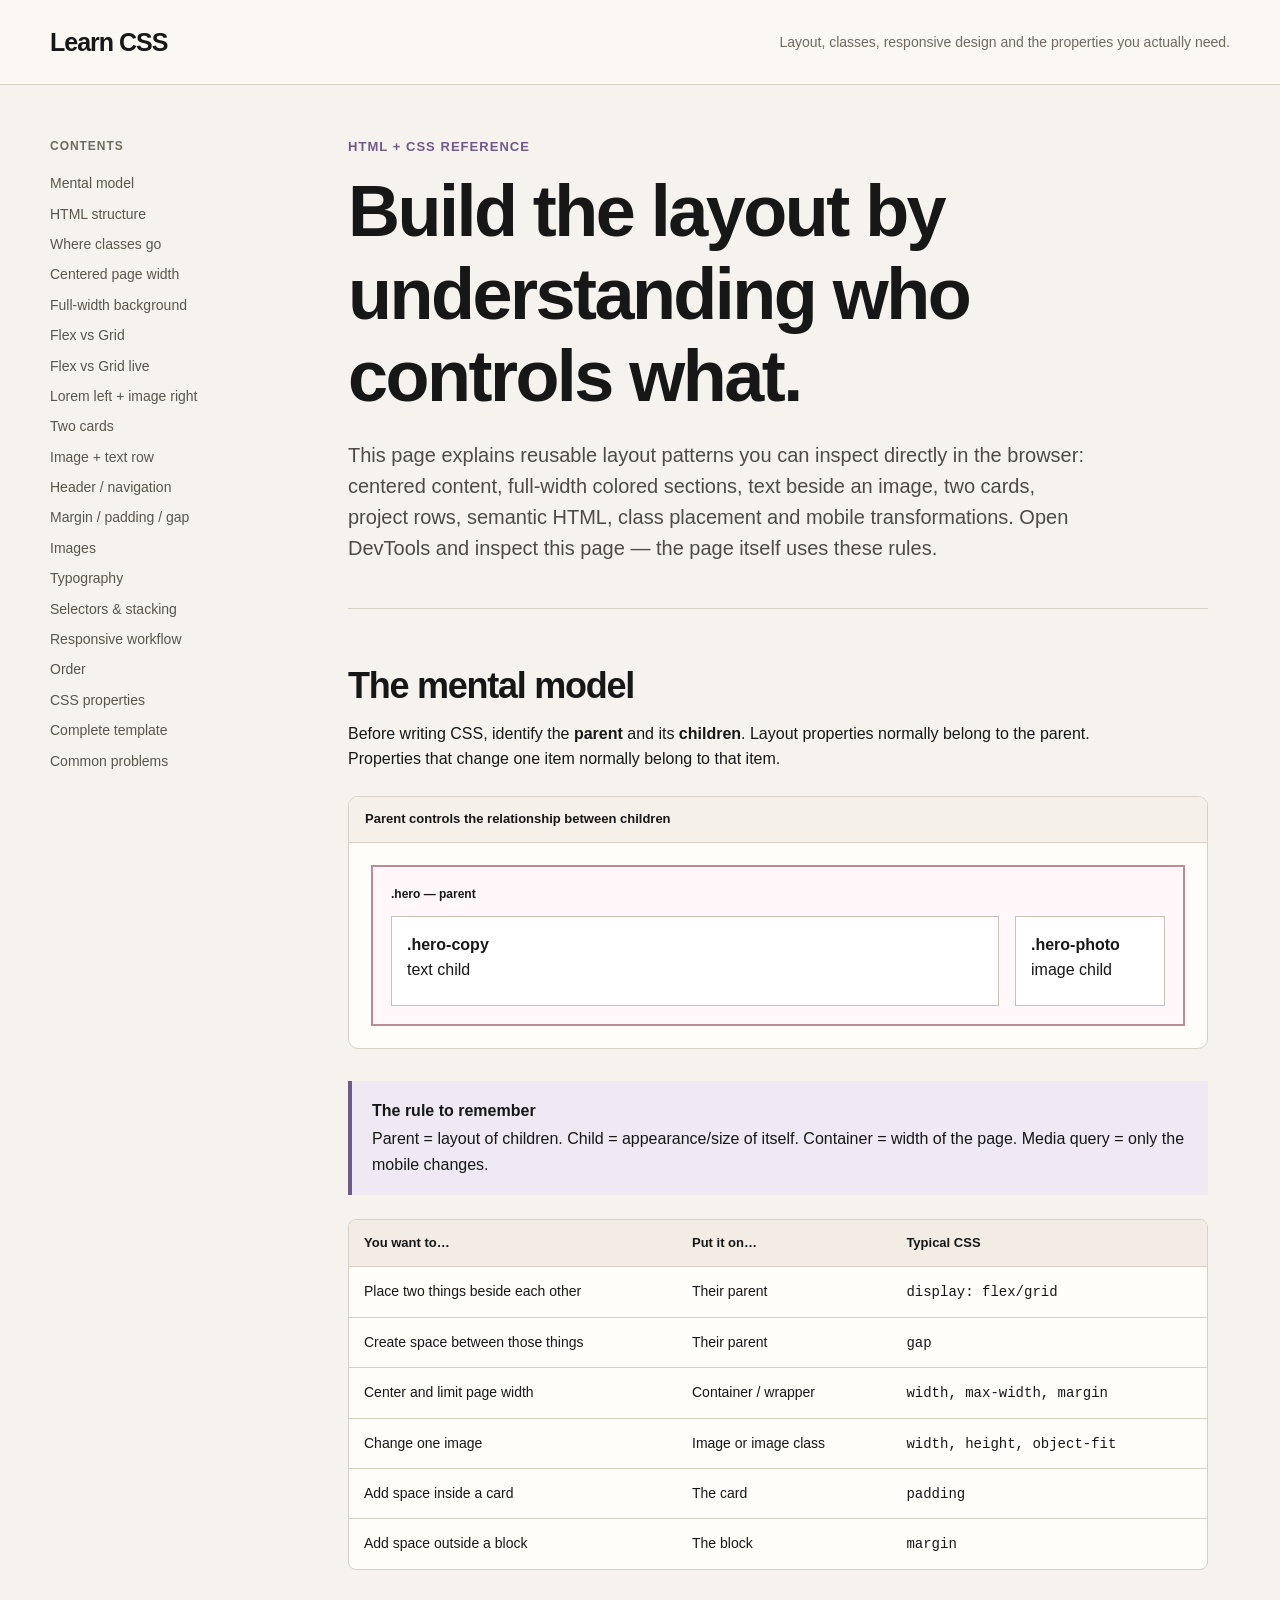
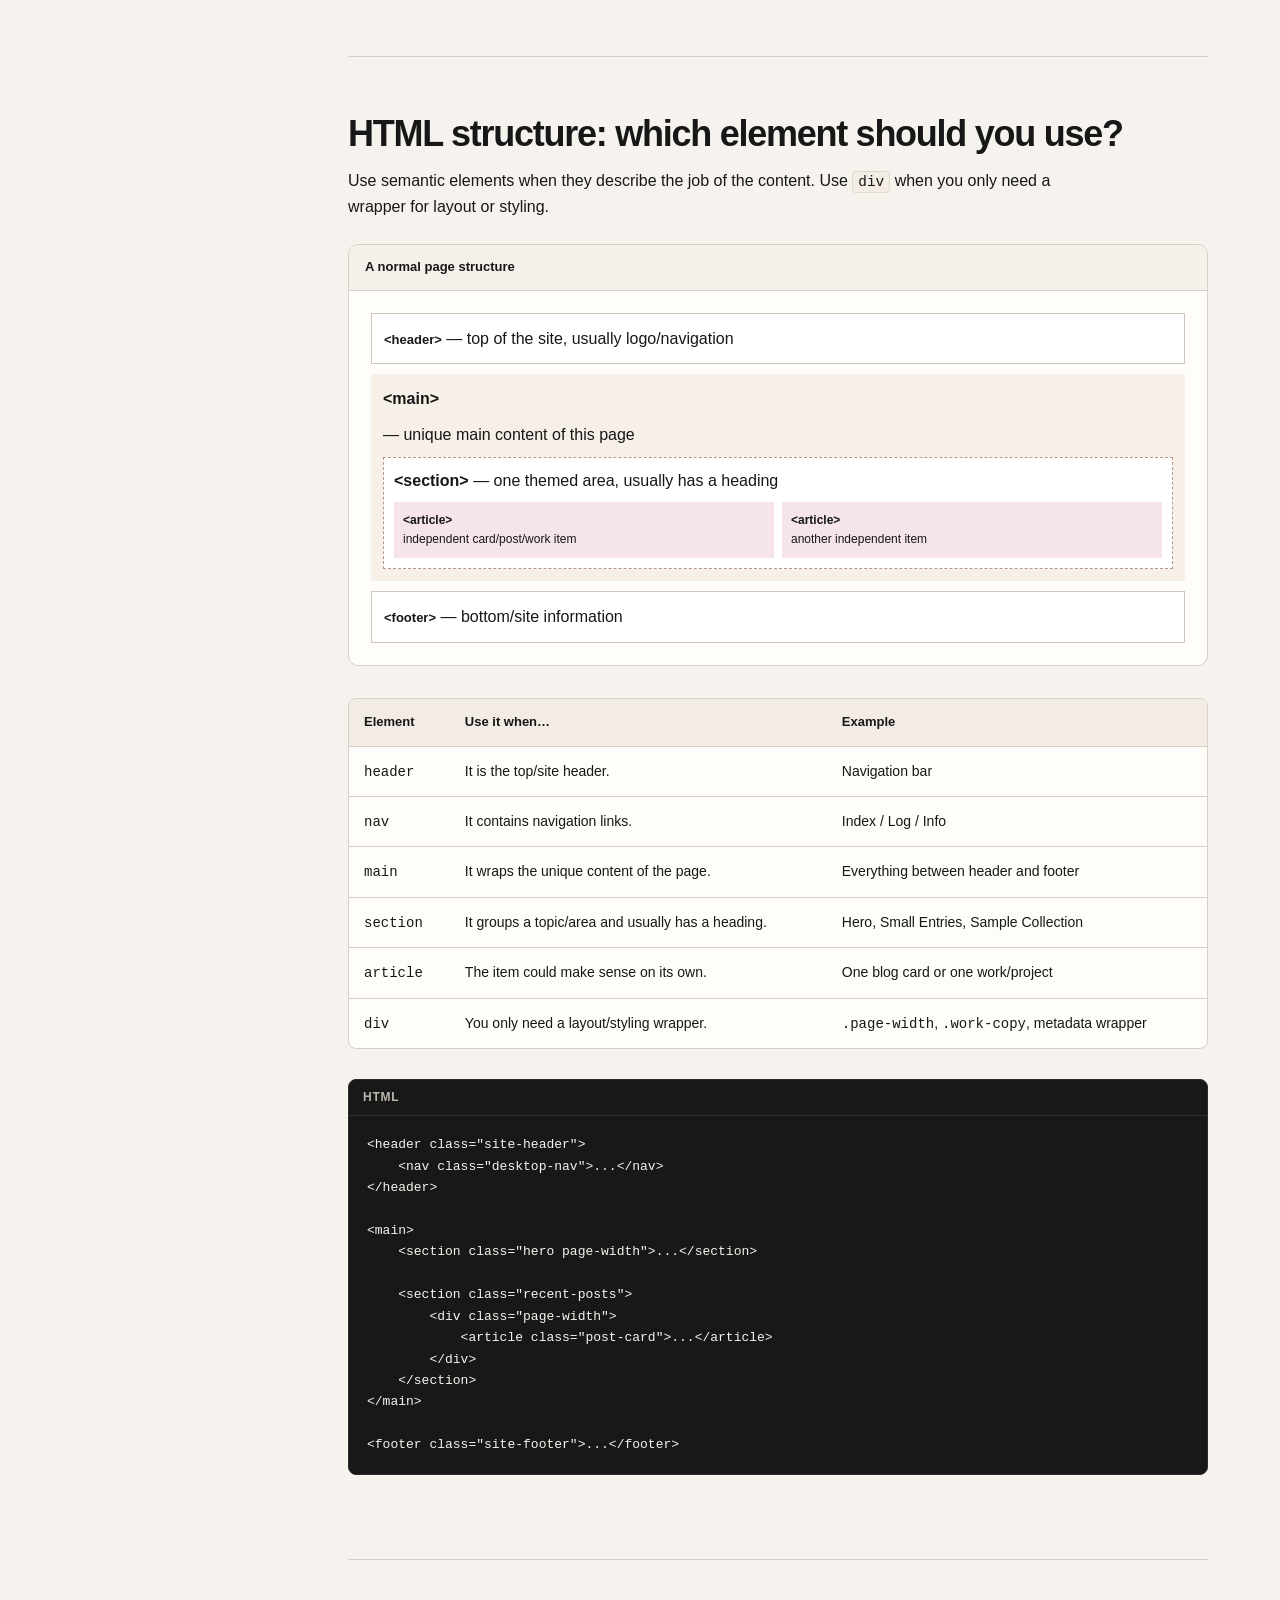
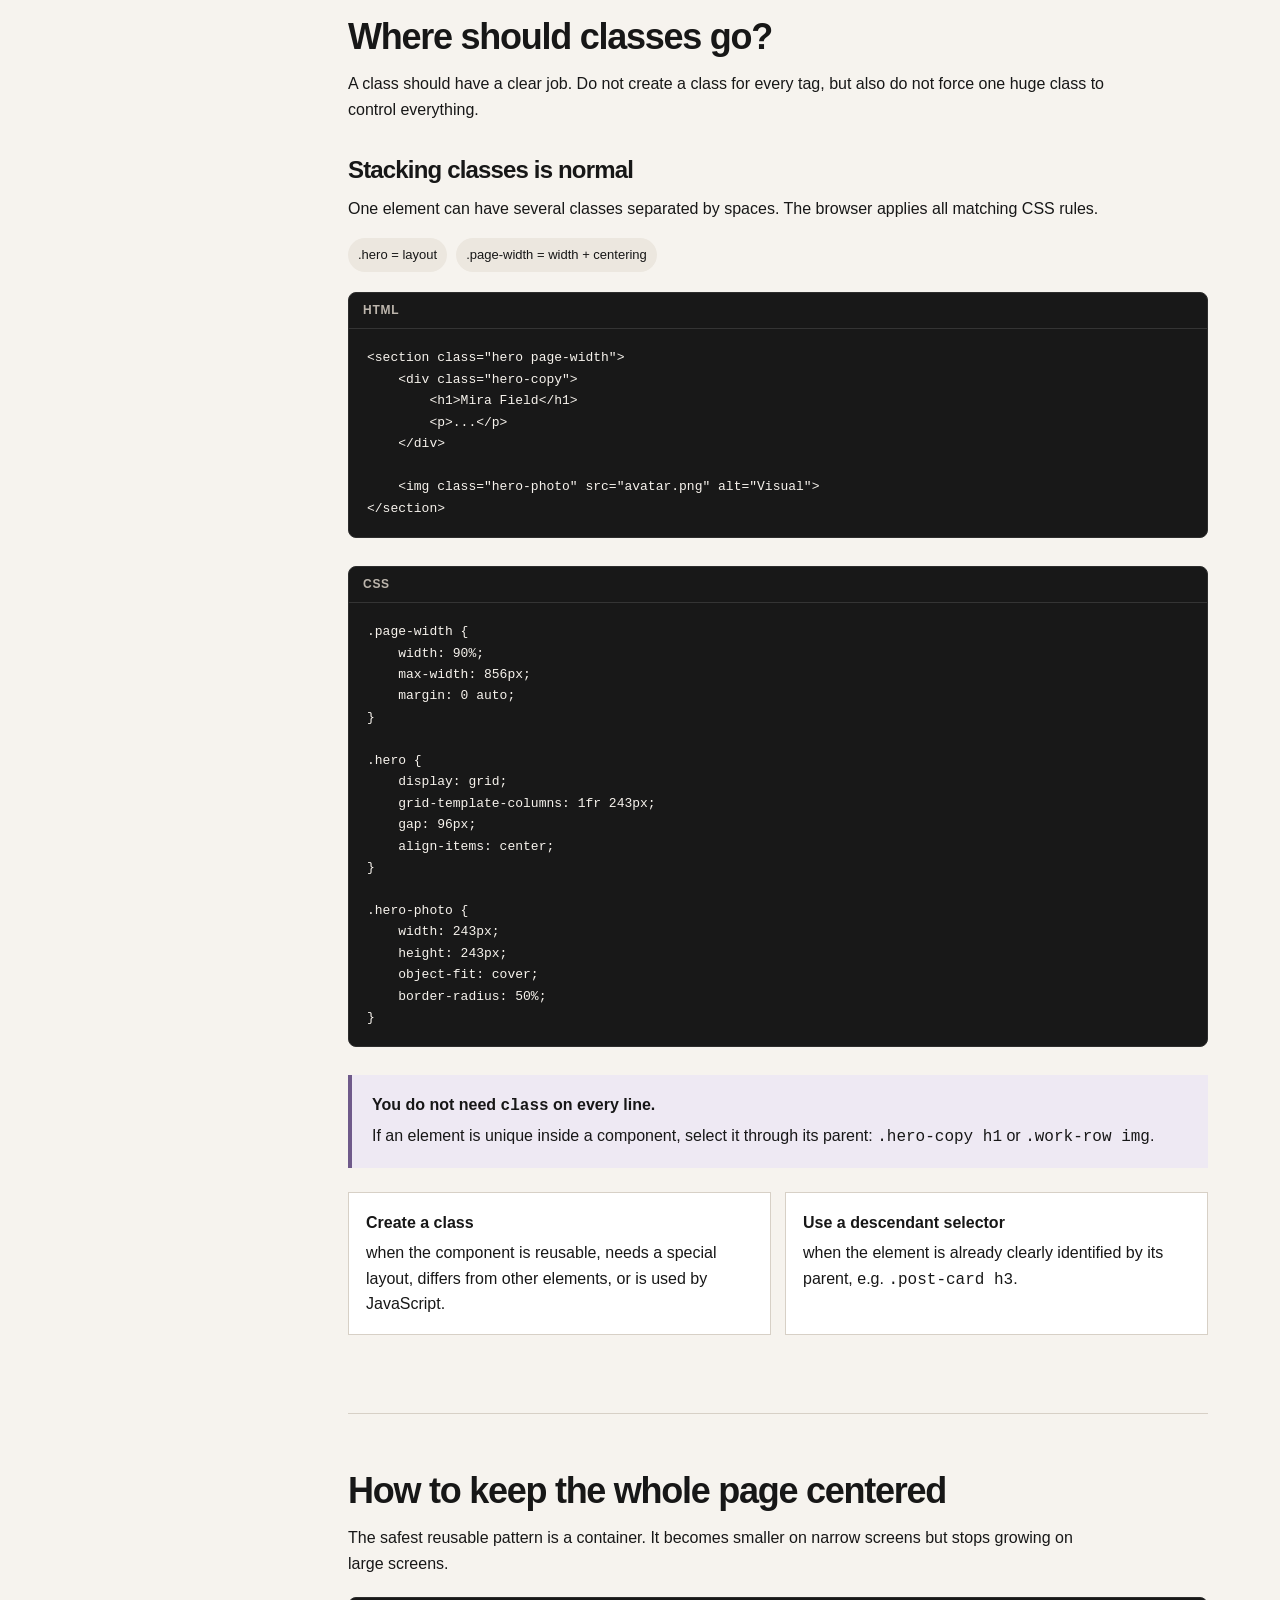
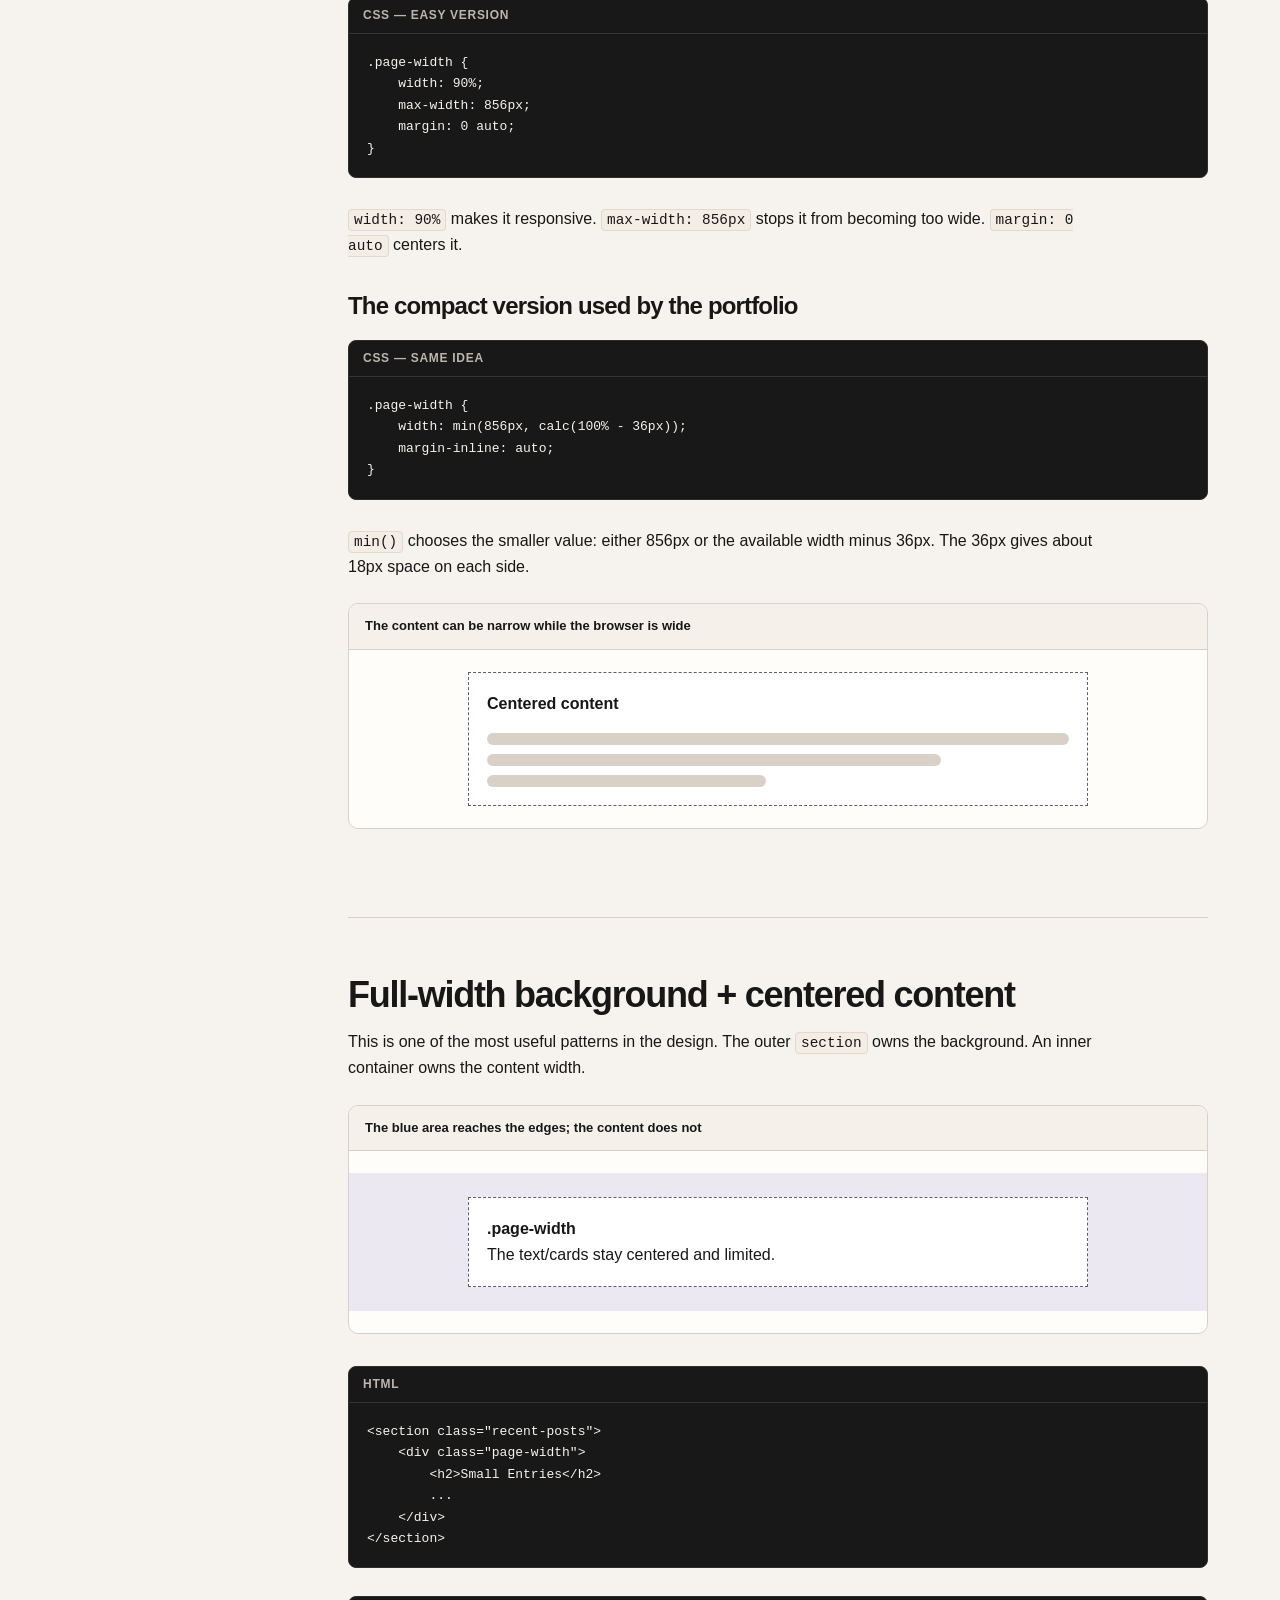
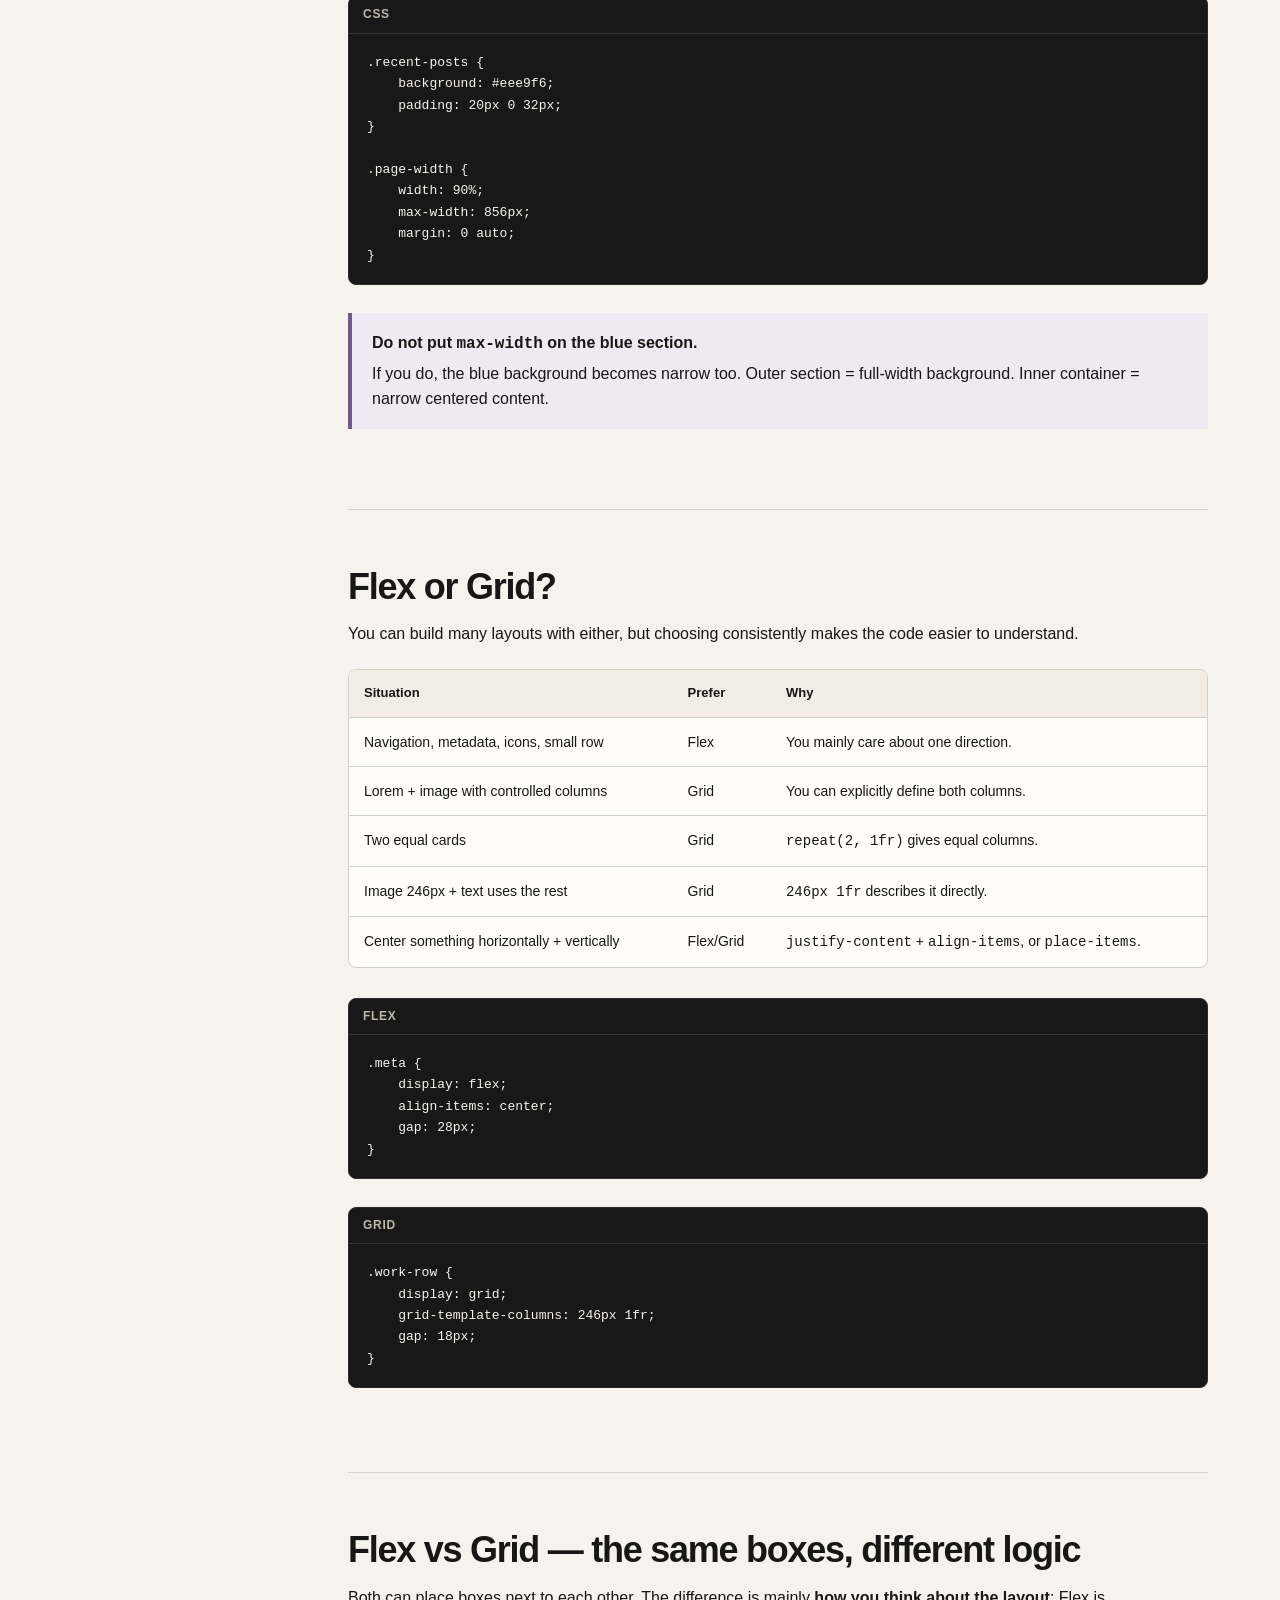
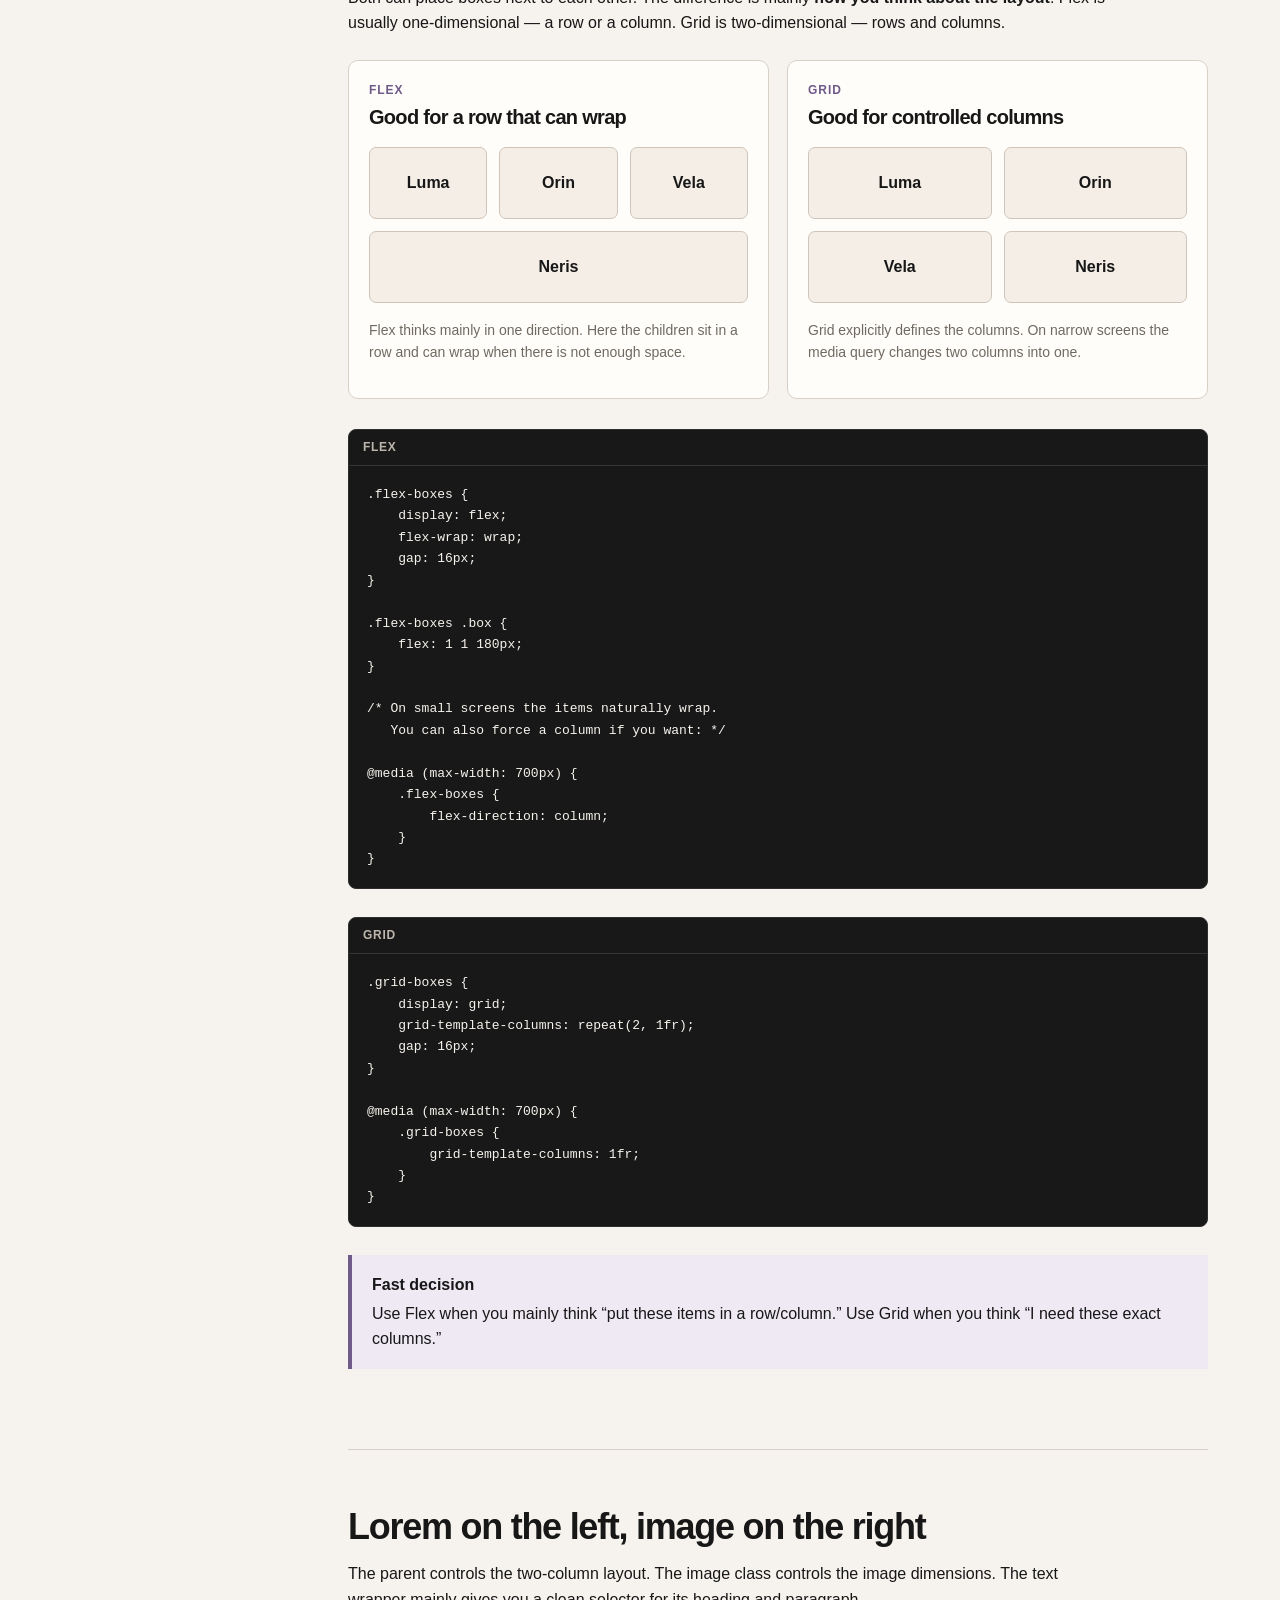
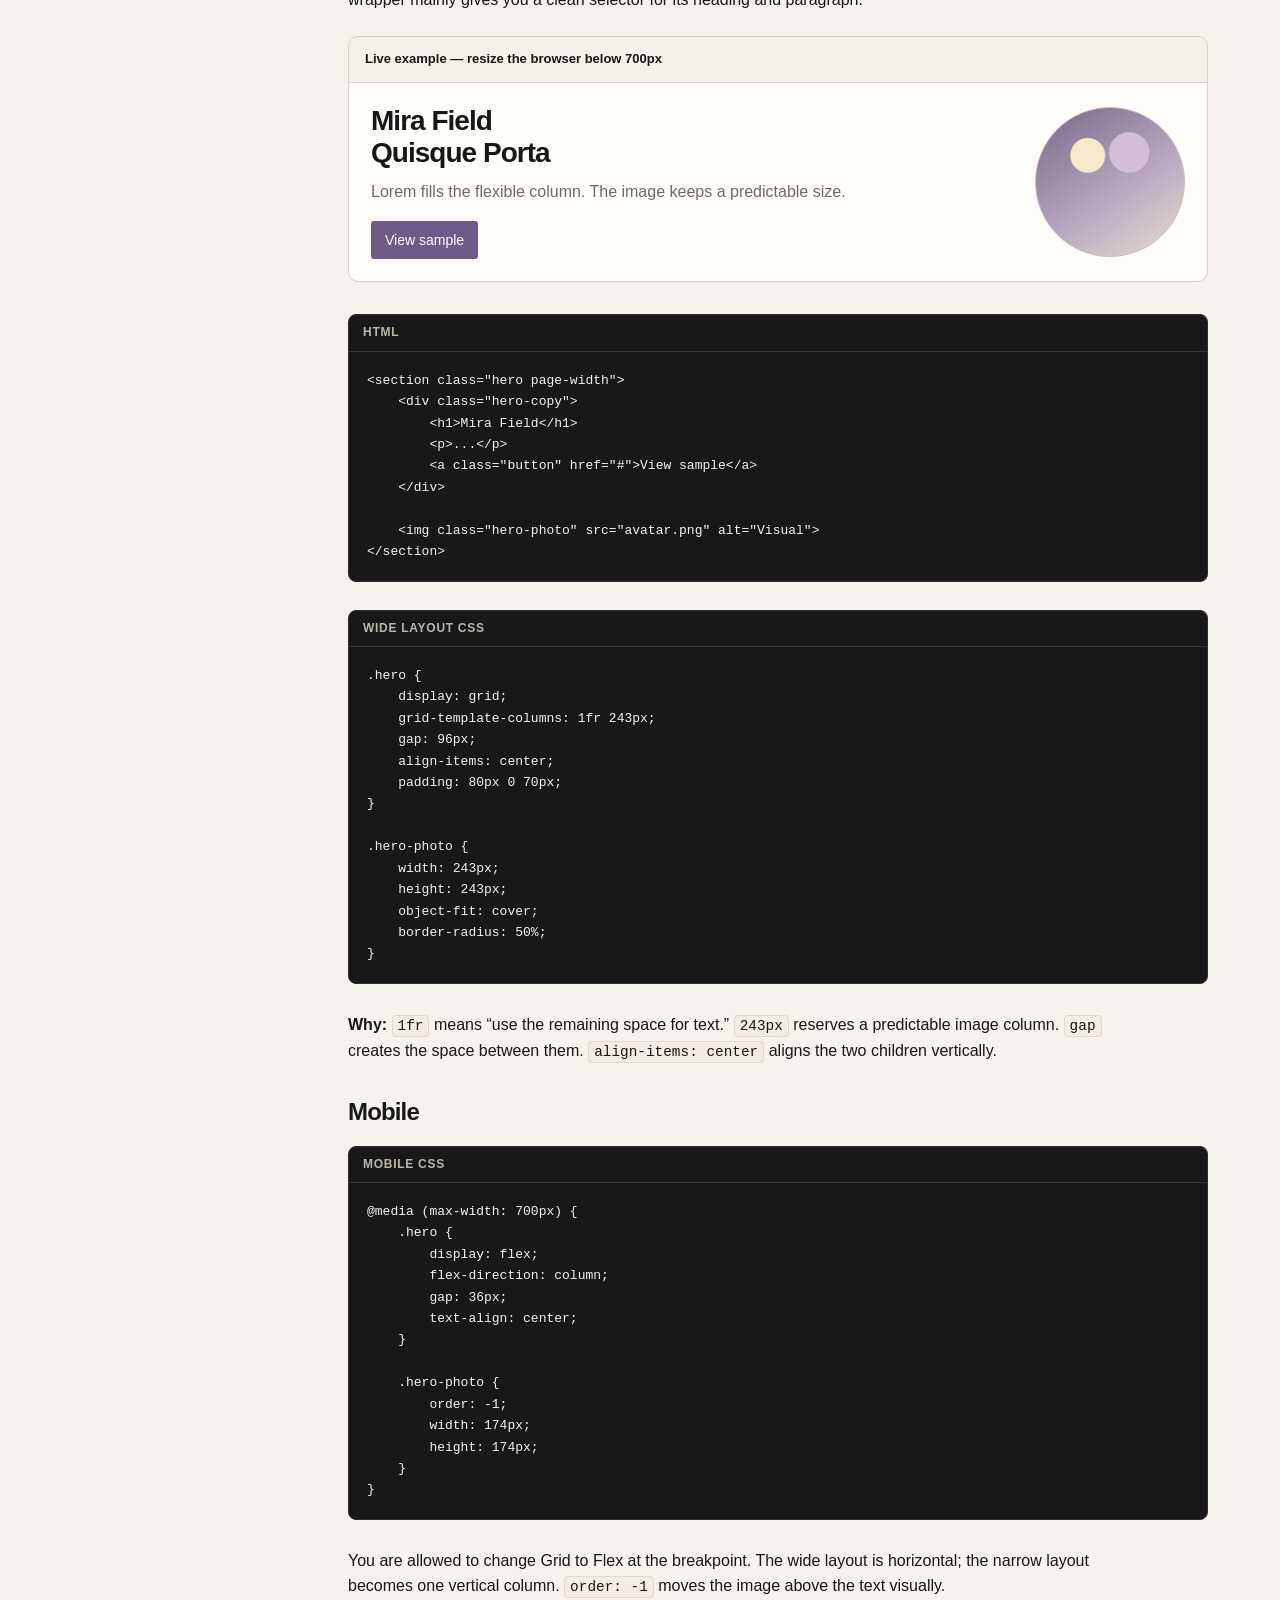
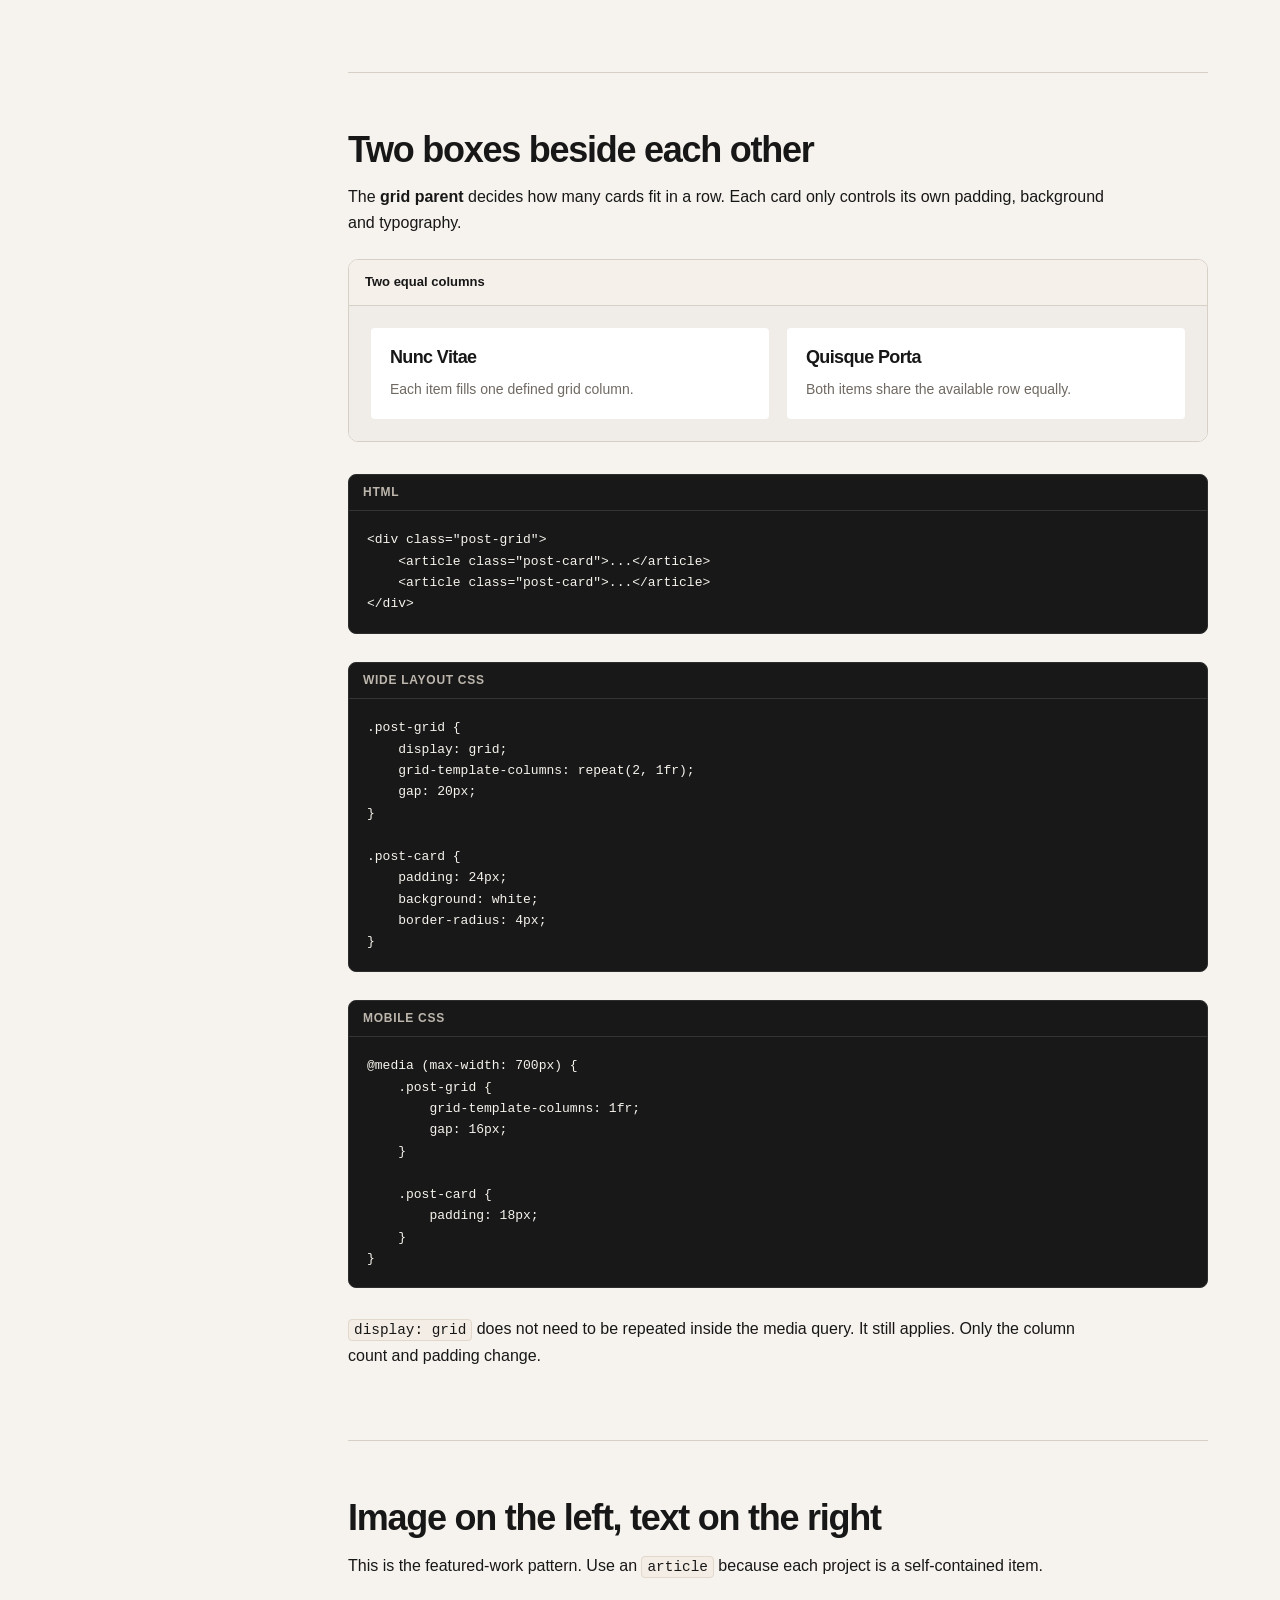
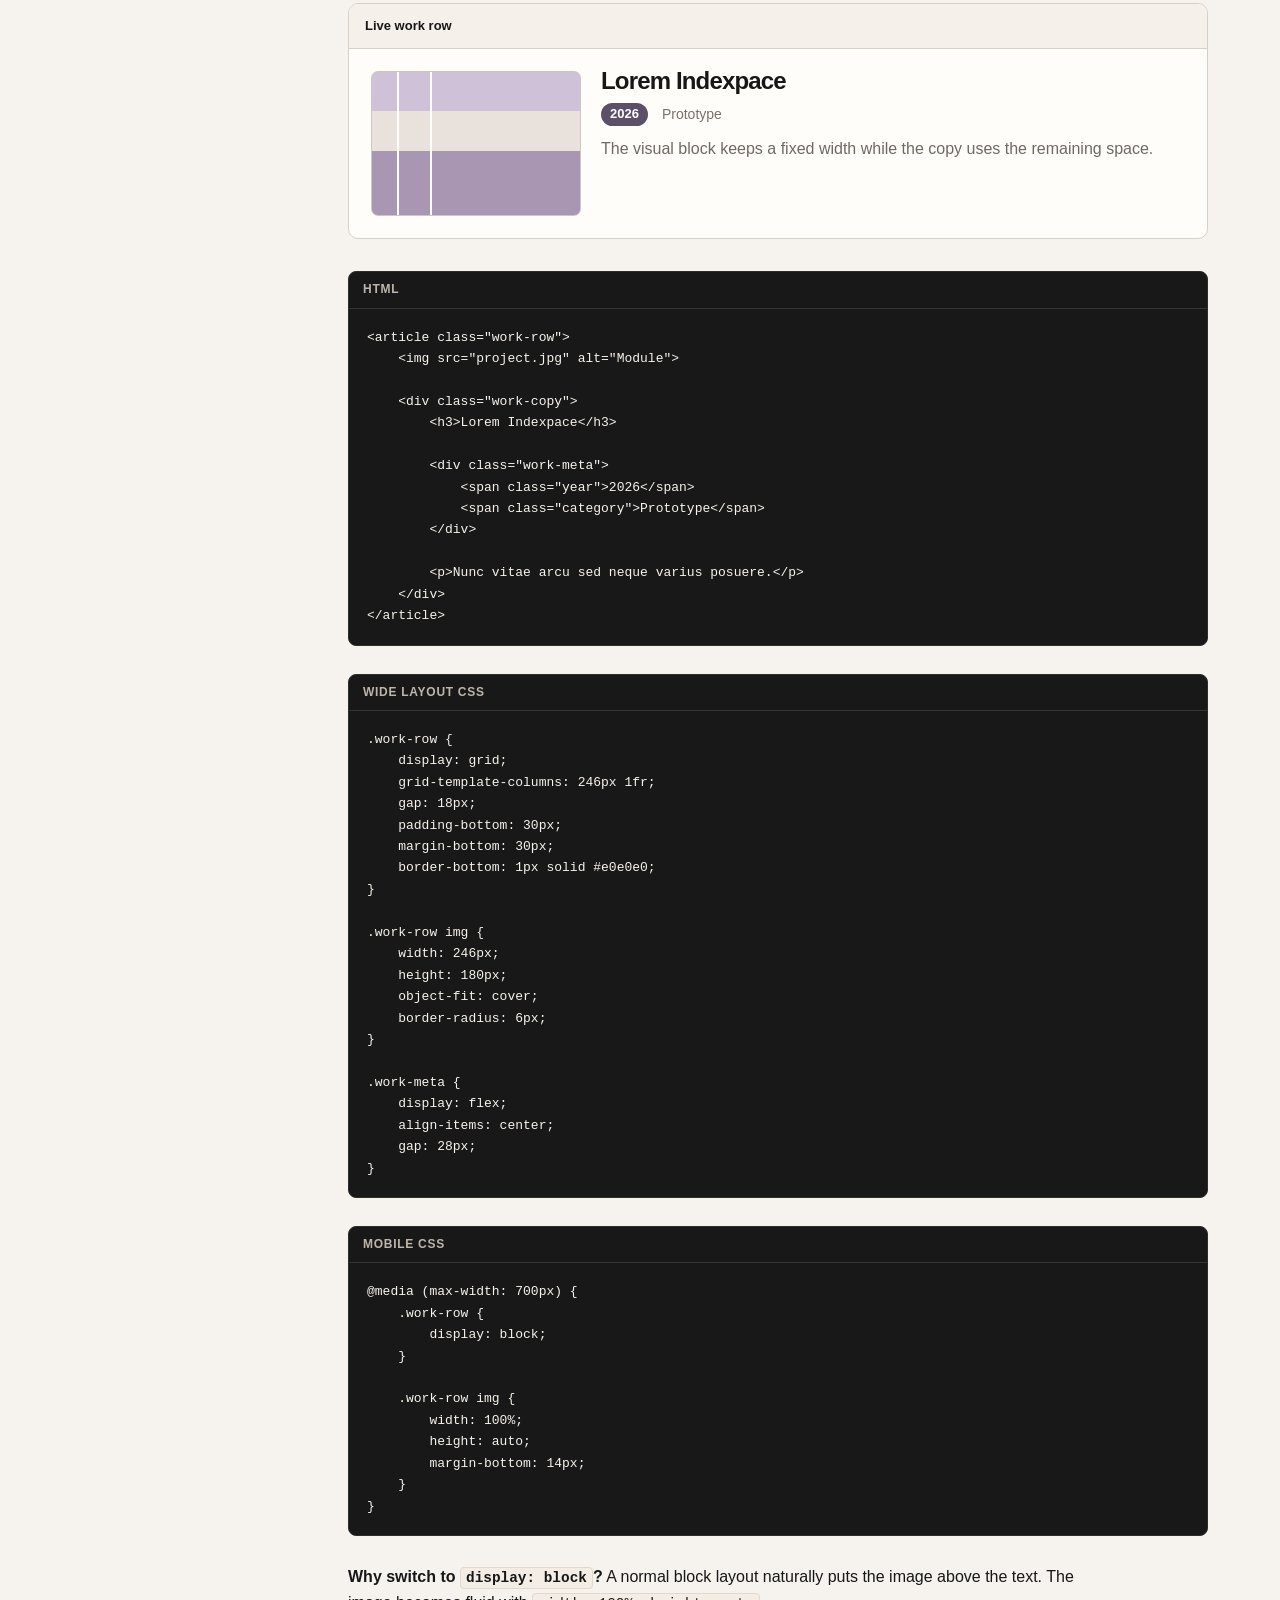
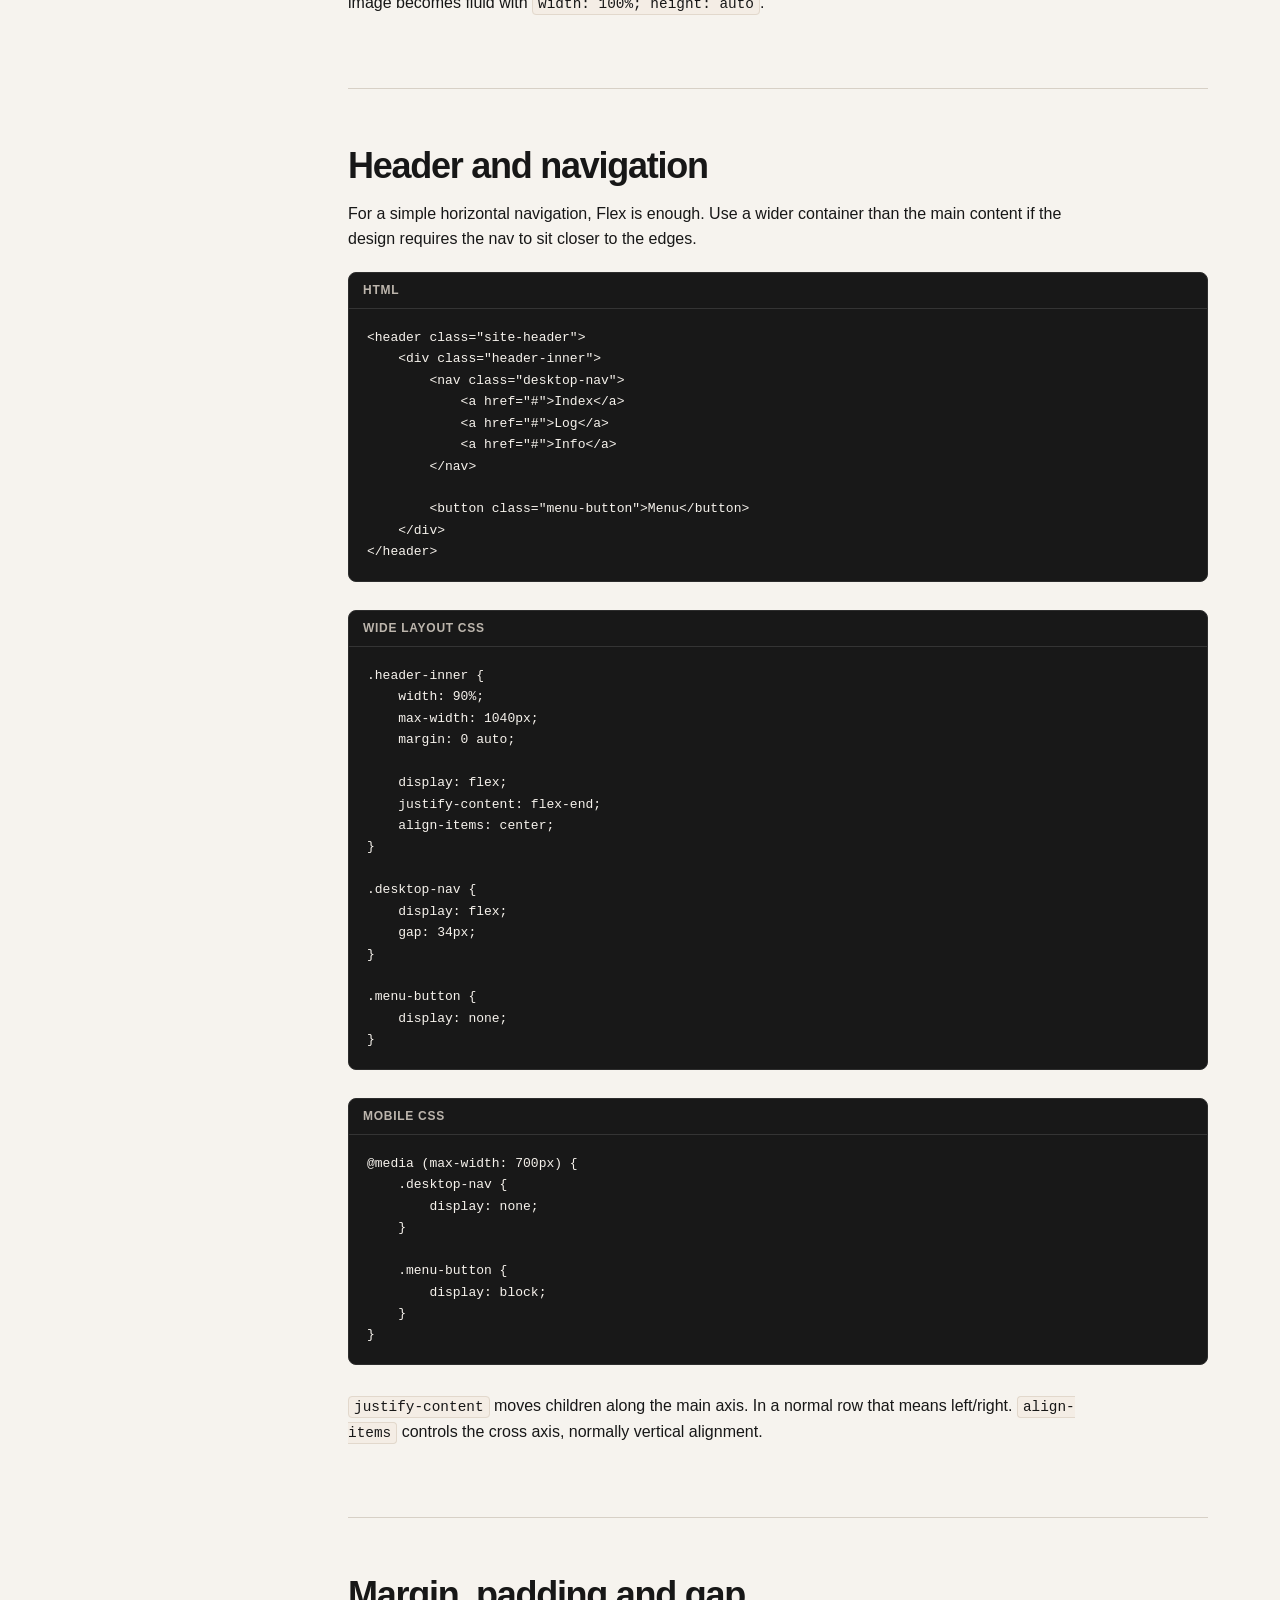
==== commit c2bbc86b: "Add files via upload" ====
--- a/index.html
+++ b/index.html
@@ -17,14 +17,14 @@
 :root {
     --ink: #171717;
     --muted: #6f6962;
-    --paper: #fbf8f4;
-    --surface: #ffffff;
-    --soft: #f1ebe4;
-    --line: #dfd8cf;
-    --accent: #d95f82;
-    --accent-soft: #f7e2e8;
-    --blue-soft: #e8f4f7;
-    --blue: #2f6775;
+    --paper: #f6f3ee;
+    --surface: #fffdf9;
+    --soft: #ece7df;
+    --line: #d7d0c6;
+    --accent: #6f5a8a;
+    --accent-soft: #eee9f3;
+    --blue-soft: #ece8f2;
+    --blue: #645a74;
     --code-bg: #181818;
     --code-text: #f7f3ed;
     --max-guide: 860px;
@@ -409,18 +409,12 @@
     display: inline-block;
     padding: 8px 14px;
     border-radius: 3px;
-    background: #ff6464;
+    background: #6f5a8a;
     color: white;
     font-size: 14px;
     text-decoration: none;
 }
 
-.portfolio-hero-demo img {
-    width: 150px;
-    height: 150px;
-    object-fit: cover;
-    border-radius: 50%;
-}
 
 /* Cards */
 .cards-demo {
@@ -428,7 +422,7 @@
     grid-template-columns: repeat(2, 1fr);
     gap: 18px;
     padding: 22px;
-    background: #eaf5f8;
+    background: #f0ece8;
 }
 
 .mini-card {
@@ -456,12 +450,6 @@
     align-items: start;
 }
 
-.work-demo img {
-    width: 210px;
-    height: 145px;
-    object-fit: cover;
-    border-radius: 5px;
-}
 
 .work-demo h3 {
     margin: -4px 0 8px;
@@ -482,14 +470,14 @@
 .year-demo {
     padding: 1px 9px;
     border-radius: 20px;
-    background: #142850;
+    background: #5b5067;
     color: white;
     font-size: 13px;
     font-weight: 700;
 }
 
 .category-demo {
-    color: #8695a4;
+    color: #7a7169;
     font-size: 14px;
 }
 
@@ -530,14 +518,6 @@
     text-align: center;
 }
 
-.phone-hero img {
-    order: -1;
-    width: 90px;
-    height: 90px;
-    margin: 0 auto;
-    object-fit: cover;
-    border-radius: 50%;
-}
 
 .phone-hero h4 {
     margin: 0;
@@ -558,7 +538,7 @@
 
 .phone-card {
     padding: 12px;
-    background: #eaf5f8;
+    background: #f0ece8;
     font-size: 12px;
 }
 
@@ -806,12 +786,7 @@
         display: block;
     }
 
-    .work-demo img {
-        width: 100%;
-        height: auto;
-        margin-bottom: 14px;
-    }
-
+    
     .semantic-articles {
         grid-template-columns: 1fr;
     }
@@ -910,6 +885,76 @@
 
     .grid-box-demo {
         grid-template-columns: 1fr;
+    }
+}
+
+
+/* ---------- ABSTRACT DEMO VISUALS ----------
+   These replace any original portfolio photos/screenshots.
+   They are CSS-only so the guide remains visually independent.
+   ------------------------------------------------------- */
+.abstract-portrait {
+    width: 150px;
+    height: 150px;
+    border-radius: 50%;
+    background:
+        radial-gradient(circle at 35% 32%, #f6e8c8 0 12%, transparent 13%),
+        radial-gradient(circle at 63% 30%, #d5bdd7 0 14%, transparent 15%),
+        linear-gradient(145deg, #756787, #b7a6bf 55%, #e8ddd0);
+    border: 1px solid #c9c0b6;
+}
+
+.abstract-project {
+    width: 210px;
+    height: 145px;
+    border-radius: 7px;
+    border: 1px solid #cfc7bd;
+    background:
+        linear-gradient(90deg, transparent 0 12%, #fffdf9 12% 13%, transparent 13% 28%, #fffdf9 28% 29%, transparent 29%),
+        linear-gradient(#cfc2d8 0 27%, #e9e1db 27% 55%, #a996b2 55% 100%);
+}
+
+.abstract-project.alt {
+    background:
+        linear-gradient(135deg, transparent 0 45%, rgba(255,255,255,.45) 45% 55%, transparent 55%),
+        linear-gradient(90deg, #c3b1cc, #dfd6cf);
+}
+
+.abstract-visual {
+    min-height: 120px;
+    border-radius: 8px;
+    border: 1px solid #cfc7bd;
+    background: linear-gradient(135deg, #d9cedf, #ebe4dc);
+}
+
+.phone-hero .abstract-portrait {
+    order: -1;
+    width: 90px;
+    height: 90px;
+    margin: 0 auto;
+}
+
+.portfolio-hero-demo .abstract-portrait {
+    width: 150px;
+    height: 150px;
+}
+
+.work-demo .abstract-project {
+    width: 210px;
+    height: 145px;
+}
+
+@media (max-width: 700px) {
+    .portfolio-hero-demo .abstract-portrait {
+        order: -1;
+        width: 118px;
+        height: 118px;
+    }
+
+    .work-demo .abstract-project {
+        width: 100%;
+        height: 180px;
+        margin-bottom: 14px;
     }
 }
 
@@ -960,7 +1005,7 @@
         <a href="#full-background">Full-width background</a>
         <a href="#flex-grid">Flex vs Grid</a>
         <a href="#flex-grid-live">Flex vs Grid live</a>
-        <a href="#hero">Text left + image right</a>
+        <a href="#hero">Lorem left + image right</a>
         <a href="#cards">Two cards</a>
         <a href="#work-row">Image + text row</a>
         <a href="#header">Header / navigation</a>
@@ -1051,9 +1096,9 @@
                     <thead><tr><th>Element</th><th>Use it when…</th><th>Example</th></tr></thead>
                     <tbody>
                         <tr><td><code>header</code></td><td>It is the top/site header.</td><td>Navigation bar</td></tr>
-                        <tr><td><code>nav</code></td><td>It contains navigation links.</td><td>Archive / Notes / About</td></tr>
+                        <tr><td><code>nav</code></td><td>It contains navigation links.</td><td>Index / Log / Info</td></tr>
                         <tr><td><code>main</code></td><td>It wraps the unique content of the page.</td><td>Everything between header and footer</td></tr>
-                        <tr><td><code>section</code></td><td>It groups a topic/area and usually has a heading.</td><td>Hero, Selected Notes, Visual Archive</td></tr>
+                        <tr><td><code>section</code></td><td>It groups a topic/area and usually has a heading.</td><td>Hero, Small Entries, Sample Collection</td></tr>
                         <tr><td><code>article</code></td><td>The item could make sense on its own.</td><td>One blog card or one work/project</td></tr>
                         <tr><td><code>div</code></td><td>You only need a layout/styling wrapper.</td><td><code>.page-width</code>, <code>.work-copy</code>, metadata wrapper</td></tr>
                     </tbody>
@@ -1099,11 +1144,11 @@
   <div class="code-label">HTML</div>
   <pre><code>&lt;section class=&quot;hero page-width&quot;&gt;
     &lt;div class=&quot;hero-copy&quot;&gt;
-        &lt;h1&gt;Aster Studio&lt;/h1&gt;
+        &lt;h1&gt;Mira Field&lt;/h1&gt;
         &lt;p&gt;...&lt;/p&gt;
     &lt;/div&gt;
 
-    &lt;img class=&quot;hero-photo&quot; src=&quot;avatar.png&quot; alt=&quot;Portrait&quot;&gt;
+    &lt;img class=&quot;hero-photo&quot; src=&quot;avatar.png&quot; alt=&quot;Visual&quot;&gt;
 &lt;/section&gt;</code></pre>
 </div>
 
@@ -1210,7 +1255,7 @@
   <div class="code-label">HTML</div>
   <pre><code>&lt;section class=&quot;recent-posts&quot;&gt;
     &lt;div class=&quot;page-width&quot;&gt;
-        &lt;h2&gt;Selected Notes&lt;/h2&gt;
+        &lt;h2&gt;Small Entries&lt;/h2&gt;
         ...
     &lt;/div&gt;
 &lt;/section&gt;</code></pre>
@@ -1221,7 +1266,7 @@
 <div class="code-block">
   <div class="code-label">CSS</div>
   <pre><code>.recent-posts {
-    background: #edf7fa;
+    background: #eee9f6;
     padding: 20px 0 32px;
 }
 
@@ -1248,7 +1293,7 @@
                     <thead><tr><th>Situation</th><th>Prefer</th><th>Why</th></tr></thead>
                     <tbody>
                         <tr><td>Navigation, metadata, icons, small row</td><td>Flex</td><td>You mainly care about one direction.</td></tr>
-                        <tr><td>Text + image with controlled columns</td><td>Grid</td><td>You can explicitly define both columns.</td></tr>
+                        <tr><td>Lorem + image with controlled columns</td><td>Grid</td><td>You can explicitly define both columns.</td></tr>
                         <tr><td>Two equal cards</td><td>Grid</td><td><code>repeat(2, 1fr)</code> gives equal columns.</td></tr>
                         <tr><td>Image 246px + text uses the rest</td><td>Grid</td><td><code>246px 1fr</code> describes it directly.</td></tr>
                         <tr><td>Center something horizontally + vertically</td><td>Flex/Grid</td><td><code>justify-content</code> + <code>align-items</code>, or <code>place-items</code>.</td></tr>
@@ -1293,10 +1338,10 @@
                     <h3>Good for a row that can wrap</h3>
 
                     <div class="flex-box-demo">
-                        <div class="sample-box">Alpha</div>
-                        <div class="sample-box">Beta</div>
-                        <div class="sample-box">Gamma</div>
-                        <div class="sample-box">Delta</div>
+                        <div class="sample-box">Luma</div>
+                        <div class="sample-box">Orin</div>
+                        <div class="sample-box">Vela</div>
+                        <div class="sample-box">Neris</div>
                     </div>
 
                     <p class="small-note">
@@ -1309,10 +1354,10 @@
                     <h3>Good for controlled columns</h3>
 
                     <div class="grid-box-demo">
-                        <div class="sample-box">Alpha</div>
-                        <div class="sample-box">Beta</div>
-                        <div class="sample-box">Gamma</div>
-                        <div class="sample-box">Delta</div>
+                        <div class="sample-box">Luma</div>
+                        <div class="sample-box">Orin</div>
+                        <div class="sample-box">Vela</div>
+                        <div class="sample-box">Neris</div>
                     </div>
 
                     <p class="small-note">
@@ -1366,7 +1411,7 @@
         </section>
 
 <section class="guide-section" id="hero">
-            <h2>Text on the left, image on the right</h2>
+            <h2>Lorem on the left, image on the right</h2>
             <p>The parent controls the two-column layout. The image class controls the image dimensions. The text wrapper mainly gives you a clean selector for its heading and paragraph.</p>
 
             <div class="demo">
@@ -1374,11 +1419,11 @@
                 <div class="demo-body">
                     <div class="portfolio-hero-demo">
                         <div>
-                            <h3>Aster Studio<br>Dolor Sit Amet</h3>
-                            <p>Text fills the flexible column. The image keeps a predictable size.</p>
-                            <a class="demo-button" href="#hero">Explore</a>
+                            <h3>Mira Field<br>Quisque Porta</h3>
+                            <p>Lorem fills the flexible column. The image keeps a predictable size.</p>
+                            <a class="demo-button" href="#hero">View sample</a>
                         </div>
-                        <img src="assets/avatar.png" alt="Abstract portrait example">
+                        <div class="abstract-portrait" aria-label="Abstract visual placeholder"></div>
                     </div>
                 </div>
             </div>
@@ -1388,19 +1433,19 @@
   <div class="code-label">HTML</div>
   <pre><code>&lt;section class=&quot;hero page-width&quot;&gt;
     &lt;div class=&quot;hero-copy&quot;&gt;
-        &lt;h1&gt;Aster Studio&lt;/h1&gt;
+        &lt;h1&gt;Mira Field&lt;/h1&gt;
         &lt;p&gt;...&lt;/p&gt;
-        &lt;a class=&quot;button&quot; href=&quot;#&quot;&gt;Explore&lt;/a&gt;
+        &lt;a class=&quot;button&quot; href=&quot;#&quot;&gt;View sample&lt;/a&gt;
     &lt;/div&gt;
 
-    &lt;img class=&quot;hero-photo&quot; src=&quot;avatar.png&quot; alt=&quot;Portrait&quot;&gt;
+    &lt;img class=&quot;hero-photo&quot; src=&quot;avatar.png&quot; alt=&quot;Visual&quot;&gt;
 &lt;/section&gt;</code></pre>
 </div>
 
 
             
 <div class="code-block">
-  <div class="code-label">Desktop CSS</div>
+  <div class="code-label">Wide layout CSS</div>
   <pre><code>.hero {
     display: grid;
     grid-template-columns: 1fr 243px;
@@ -1452,12 +1497,12 @@
                 <p class="demo-title">Two equal columns</p>
                 <div class="cards-demo">
                     <article class="mini-card">
-                        <h4>Lorem Ipsum</h4>
-                        <p>Card content. The grid parent controls where this card sits.</p>
+                        <h4>Nunc Vitae</h4>
+                        <p>Each item fills one defined grid column.</p>
                     </article>
                     <article class="mini-card">
-                        <h4>Dolor Sit Amet</h4>
-                        <p>Both cards receive exactly one fraction of the available width.</p>
+                        <h4>Quisque Porta</h4>
+                        <p>Both items share the available row equally.</p>
                     </article>
                 </div>
             </div>
@@ -1474,7 +1519,7 @@
 
             
 <div class="code-block">
-  <div class="code-label">Desktop CSS</div>
+  <div class="code-label">Wide layout CSS</div>
   <pre><code>.post-grid {
     display: grid;
     grid-template-columns: repeat(2, 1fr);
@@ -1516,14 +1561,14 @@
                 <p class="demo-title">Live work row</p>
                 <div class="demo-body">
                     <article class="work-demo">
-                        <img src="assets/fs1.png" alt="Interface project example">
+                        <div class="abstract-project" aria-label="Abstract project placeholder"></div>
                         <div>
-                            <h3>Lorem Archivepace</h3>
+                            <h3>Lorem Indexpace</h3>
                             <div class="meta-demo">
                                 <span class="year-demo">2026</span>
-                                <span class="category-demo">Interface</span>
+                                <span class="category-demo">Prototype</span>
                             </div>
-                            <p>The image has a fixed desktop box. The text column uses the rest of the row.</p>
+                            <p>The visual block keeps a fixed width while the copy uses the remaining space.</p>
                         </div>
                     </article>
                 </div>
@@ -1533,17 +1578,17 @@
 <div class="code-block">
   <div class="code-label">HTML</div>
   <pre><code>&lt;article class=&quot;work-row&quot;&gt;
-    &lt;img src=&quot;project.jpg&quot; alt=&quot;Project&quot;&gt;
+    &lt;img src=&quot;project.jpg&quot; alt=&quot;Module&quot;&gt;
 
     &lt;div class=&quot;work-copy&quot;&gt;
-        &lt;h3&gt;Lorem Archivepace&lt;/h3&gt;
+        &lt;h3&gt;Lorem Indexpace&lt;/h3&gt;
 
         &lt;div class=&quot;work-meta&quot;&gt;
             &lt;span class=&quot;year&quot;&gt;2026&lt;/span&gt;
-            &lt;span class=&quot;category&quot;&gt;Interface&lt;/span&gt;
+            &lt;span class=&quot;category&quot;&gt;Prototype&lt;/span&gt;
         &lt;/div&gt;
 
-        &lt;p&gt;Lorem ipsum dolor sit amet, consectetur adipiscing elit.&lt;/p&gt;
+        &lt;p&gt;Nunc vitae arcu sed neque varius posuere.&lt;/p&gt;
     &lt;/div&gt;
 &lt;/article&gt;</code></pre>
 </div>
@@ -1551,7 +1596,7 @@
 
             
 <div class="code-block">
-  <div class="code-label">Desktop CSS</div>
+  <div class="code-label">Wide layout CSS</div>
   <pre><code>.work-row {
     display: grid;
     grid-template-columns: 246px 1fr;
@@ -1606,9 +1651,9 @@
   <pre><code>&lt;header class=&quot;site-header&quot;&gt;
     &lt;div class=&quot;header-inner&quot;&gt;
         &lt;nav class=&quot;desktop-nav&quot;&gt;
-            &lt;a href=&quot;#&quot;&gt;Archive&lt;/a&gt;
-            &lt;a href=&quot;#&quot;&gt;Notes&lt;/a&gt;
-            &lt;a href=&quot;#&quot;&gt;About&lt;/a&gt;
+            &lt;a href=&quot;#&quot;&gt;Index&lt;/a&gt;
+            &lt;a href=&quot;#&quot;&gt;Log&lt;/a&gt;
+            &lt;a href=&quot;#&quot;&gt;Info&lt;/a&gt;
         &lt;/nav&gt;
 
         &lt;button class=&quot;menu-button&quot;&gt;Menu&lt;/button&gt;
@@ -1619,7 +1664,7 @@
 
             
 <div class="code-block">
-  <div class="code-label">Desktop CSS</div>
+  <div class="code-label">Wide layout CSS</div>
   <pre><code>.header-inner {
     width: 90%;
     max-width: 1040px;
@@ -1749,7 +1794,7 @@
     font-family: Helvetica, Arial, sans-serif;
     font-size: 16px;
     line-height: 1.5;
-    color: #21243d;
+    color: #292625;
 }
 
 .hero-copy h1 {
@@ -1759,7 +1804,7 @@
 }
 
 .category {
-    color: #8695a4;
+    color: #7a7169;
     font-size: 20px;
 }</code></pre>
 </div>
@@ -1772,7 +1817,7 @@
     display: inline-block;
     padding: 10px 20px;
     color: white;
-    background: #ff6464;
+    background: #6f5a8a;
     border-radius: 2px;
     text-decoration: none;
 }</code></pre>
@@ -1818,29 +1863,29 @@
         </section>
 
         <section class="guide-section" id="responsive">
-            <h2>How to organize responsive CSS</h2>
+            <h2>Responsive layout workflow</h2>
             <p>Write the desktop/base layout first. Put the breakpoint near the bottom of the stylesheet and override only the properties that actually change.</p>
 
             <div class="compare">
                 <div class="compare-panel">
-                    <h4>Desktop</h4>
+                    <h4>Wide layout</h4>
                     <div class="portfolio-hero-demo">
                         <div>
-                            <h3 style="font-size:20px">Text</h3>
-                            <p>Left side</p>
+                            <h3 style="font-size:20px">Lorem</h3>
+                            <p>Primary block</p>
                         </div>
-                        <img src="assets/avatar.png" alt="" style="width:90px;height:90px">
+                        <div class="abstract-portrait" aria-label="Abstract visual placeholder"></div>
                     </div>
                 </div>
                 <div class="compare-panel">
-                    <h4>Mobile idea</h4>
+                    <h4>Narrow layout</h4>
                     <div class="phone-frame">
                         <div class="phone-hero">
                             <div>
-                                <h4>Text</h4>
-                                <p>Centered below image</p>
+                                <h4>Lorem</h4>
+                                <p>Secondary block below visual</p>
                             </div>
-                            <img src="assets/avatar.png" alt="">
+                            <div class="abstract-portrait" aria-label="Abstract visual placeholder"></div>
                         </div>
                     </div>
                 </div>
@@ -1848,7 +1893,7 @@
 
             
 <div class="code-block">
-  <div class="code-label">The pattern</div>
+  <div class="code-label">Responsive override example</div>
   <pre><code>/* BASE / DESKTOP */
 .post-grid {
     display: grid;
@@ -1869,14 +1914,14 @@
             <h3>Typical desktop → mobile conversions</h3>
             <div class="table-wrap">
                 <table>
-                    <thead><tr><th>Desktop</th><th>Mobile</th><th>Reason</th></tr></thead>
+                    <thead><tr><th>Wide layout</th><th>Mobile</th><th>Reason</th></tr></thead>
                     <tbody>
                         <tr><td><code>repeat(2, 1fr)</code></td><td><code>1fr</code></td><td>Two cards become one per row.</td></tr>
                         <tr><td><code>246px 1fr</code></td><td><code>display: block</code></td><td>Image goes above text.</td></tr>
                         <tr><td>Horizontal hero</td><td><code>flex-direction: column</code></td><td>Content stacks vertically.</td></tr>
                         <tr><td>Large image</td><td>Smaller width/height</td><td>Fits a narrow screen.</td></tr>
                         <tr><td>44px heading</td><td>30–32px heading</td><td>Prevents awkward wrapping.</td></tr>
-                        <tr><td>Desktop nav shown</td><td><code>display: none</code></td><td>Hide crowded navigation.</td></tr>
+                        <tr><td>Wide layout nav shown</td><td><code>display: none</code></td><td>Hide crowded navigation.</td></tr>
                         <tr><td>Mobile control hidden</td><td><code>display: block</code></td><td>Show mobile replacement.</td></tr>
                     </tbody>
                 </table>
@@ -2054,7 +2099,7 @@
 &lt;head&gt;
     &lt;meta charset=&quot;UTF-8&quot;&gt;
     &lt;meta name=&quot;viewport&quot; content=&quot;width=device-width, initial-scale=1.0&quot;&gt;
-    &lt;title&gt;Portfolio&lt;/title&gt;
+    &lt;title&gt;Layout Demo&lt;/title&gt;
     &lt;link rel=&quot;stylesheet&quot; href=&quot;style.css&quot;&gt;
 &lt;/head&gt;
 &lt;body&gt;
@@ -2062,9 +2107,9 @@
 &lt;header&gt;
     &lt;div class=&quot;header-inner&quot;&gt;
         &lt;nav&gt;
-            &lt;a href=&quot;#&quot;&gt;Archive&lt;/a&gt;
-            &lt;a href=&quot;#&quot;&gt;Notes&lt;/a&gt;
-            &lt;a href=&quot;#&quot;&gt;About&lt;/a&gt;
+            &lt;a href=&quot;#&quot;&gt;Index&lt;/a&gt;
+            &lt;a href=&quot;#&quot;&gt;Log&lt;/a&gt;
+            &lt;a href=&quot;#&quot;&gt;Info&lt;/a&gt;
         &lt;/nav&gt;
     &lt;/div&gt;
 &lt;/header&gt;
@@ -2072,17 +2117,17 @@
 &lt;main&gt;
     &lt;section class=&quot;hero container&quot;&gt;
         &lt;div class=&quot;hero-copy&quot;&gt;
-            &lt;h1&gt;Aster Studio&lt;/h1&gt;
-            &lt;p&gt;Lorem ipsum dolor sit amet, consectetur adipiscing elit.&lt;/p&gt;
-            &lt;a class=&quot;button&quot; href=&quot;#&quot;&gt;Explore&lt;/a&gt;
+            &lt;h1&gt;Mira Field&lt;/h1&gt;
+            &lt;p&gt;Nunc vitae arcu sed neque varius posuere.&lt;/p&gt;
+            &lt;a class=&quot;button&quot; href=&quot;#&quot;&gt;View sample&lt;/a&gt;
         &lt;/div&gt;
 
-        &lt;img class=&quot;hero-photo&quot; src=&quot;avatar.jpg&quot; alt=&quot;Portrait&quot;&gt;
+        &lt;img class=&quot;hero-photo&quot; src=&quot;avatar.jpg&quot; alt=&quot;Visual&quot;&gt;
     &lt;/section&gt;
 
     &lt;section class=&quot;colored-section&quot;&gt;
         &lt;div class=&quot;container&quot;&gt;
-            &lt;h2&gt;Selected Notes&lt;/h2&gt;
+            &lt;h2&gt;Small Entries&lt;/h2&gt;
 
             &lt;div class=&quot;cards&quot;&gt;
                 &lt;article class=&quot;card&quot;&gt;Lorem ipsum&lt;/article&gt;
@@ -2092,14 +2137,14 @@
     &lt;/section&gt;
 
     &lt;section class=&quot;container&quot;&gt;
-        &lt;h2&gt;Visual Archive&lt;/h2&gt;
+        &lt;h2&gt;Sample Collection&lt;/h2&gt;
 
         &lt;article class=&quot;work&quot;&gt;
-            &lt;img src=&quot;project.jpg&quot; alt=&quot;Project&quot;&gt;
+            &lt;img src=&quot;project.jpg&quot; alt=&quot;Module&quot;&gt;
 
             &lt;div&gt;
-                &lt;h3&gt;Amet Consectetur&lt;/h3&gt;
-                &lt;p&gt;Lorem ipsum dolor sit amet, consectetur adipiscing elit.&lt;/p&gt;
+                &lt;h3&gt;Orbis Module&lt;/h3&gt;
+                &lt;p&gt;Nunc vitae arcu sed neque varius posuere.&lt;/p&gt;
             &lt;/div&gt;
         &lt;/article&gt;
     &lt;/section&gt;
@@ -2174,14 +2219,14 @@
     display: inline-block;
     padding: 10px 20px;
     color: white;
-    background: #ff6464;
+    background: #6f5a8a;
     text-decoration: none;
 }
 
 /* FULL-WIDTH BACKGROUND + TWO CARDS */
 .colored-section {
     padding: 30px 0;
-    background: #edf7fa;
+    background: #eee9f6;
 }
 
 .cards {
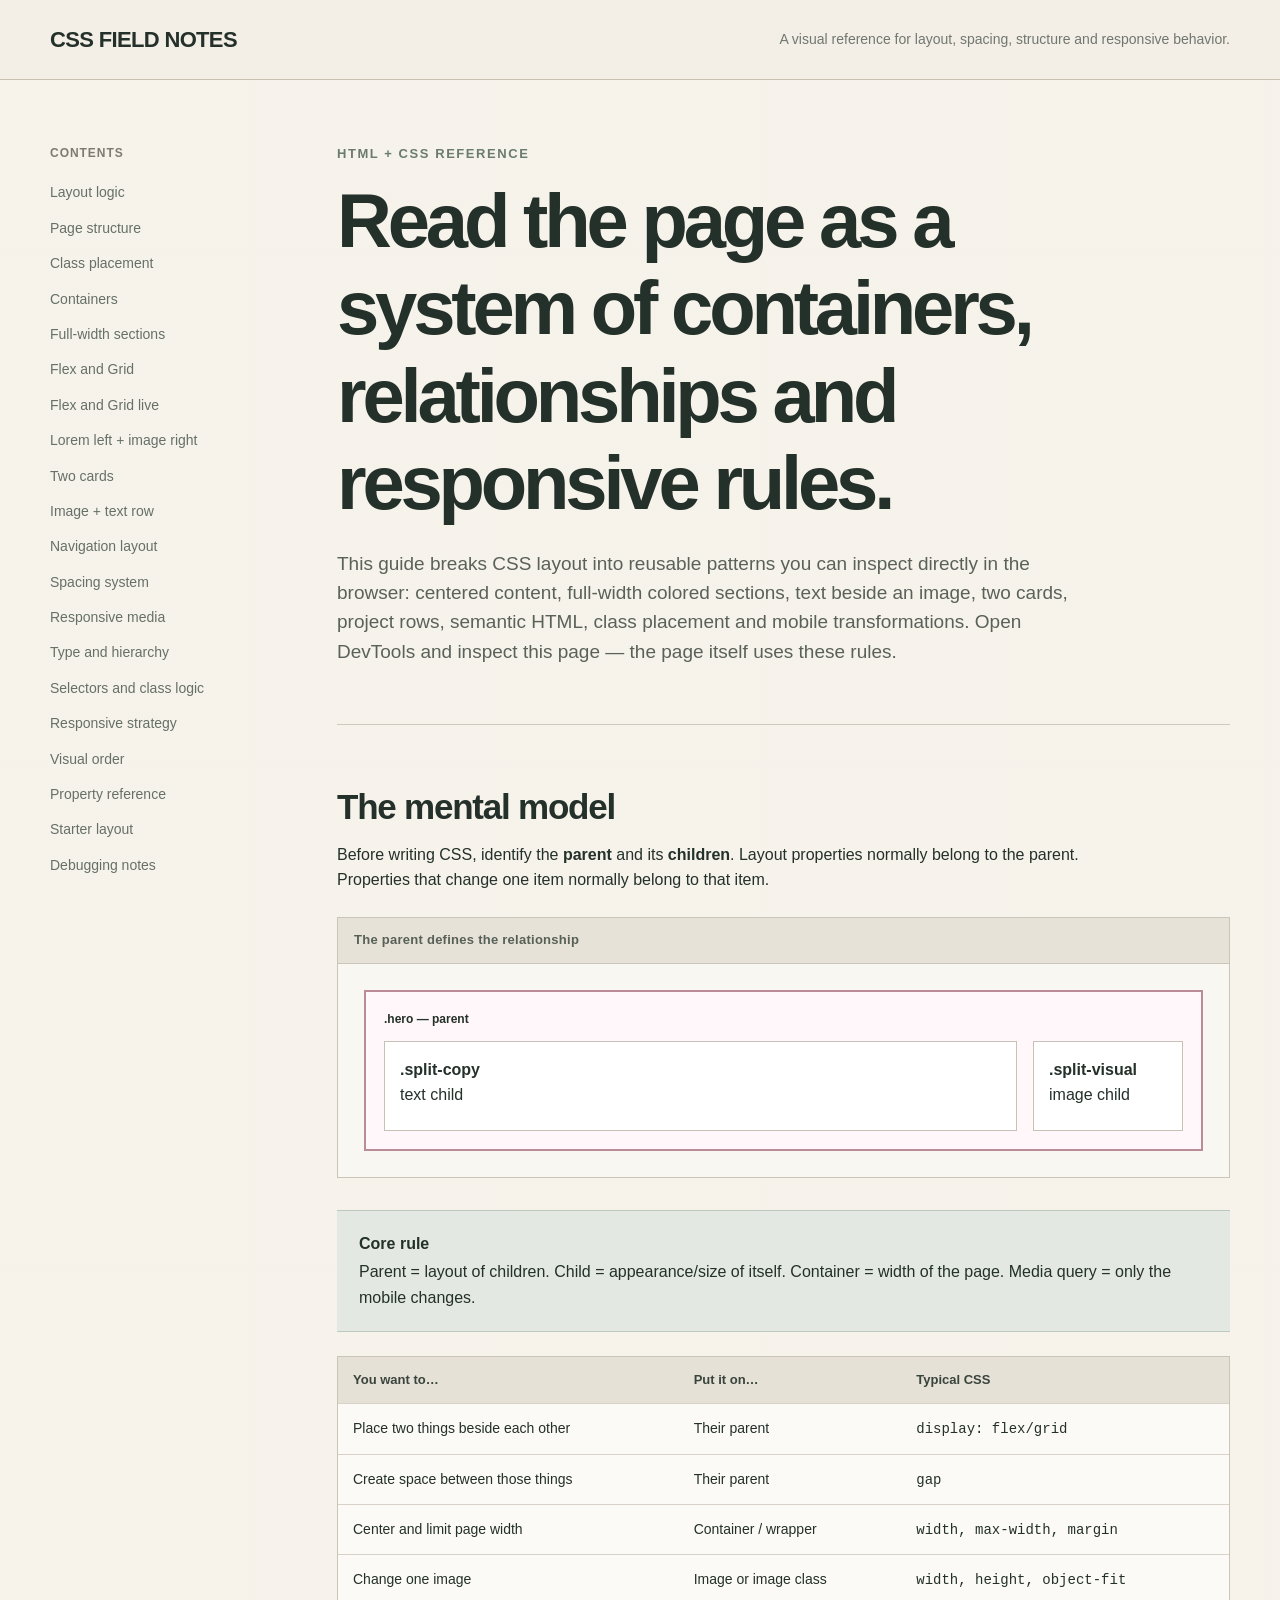
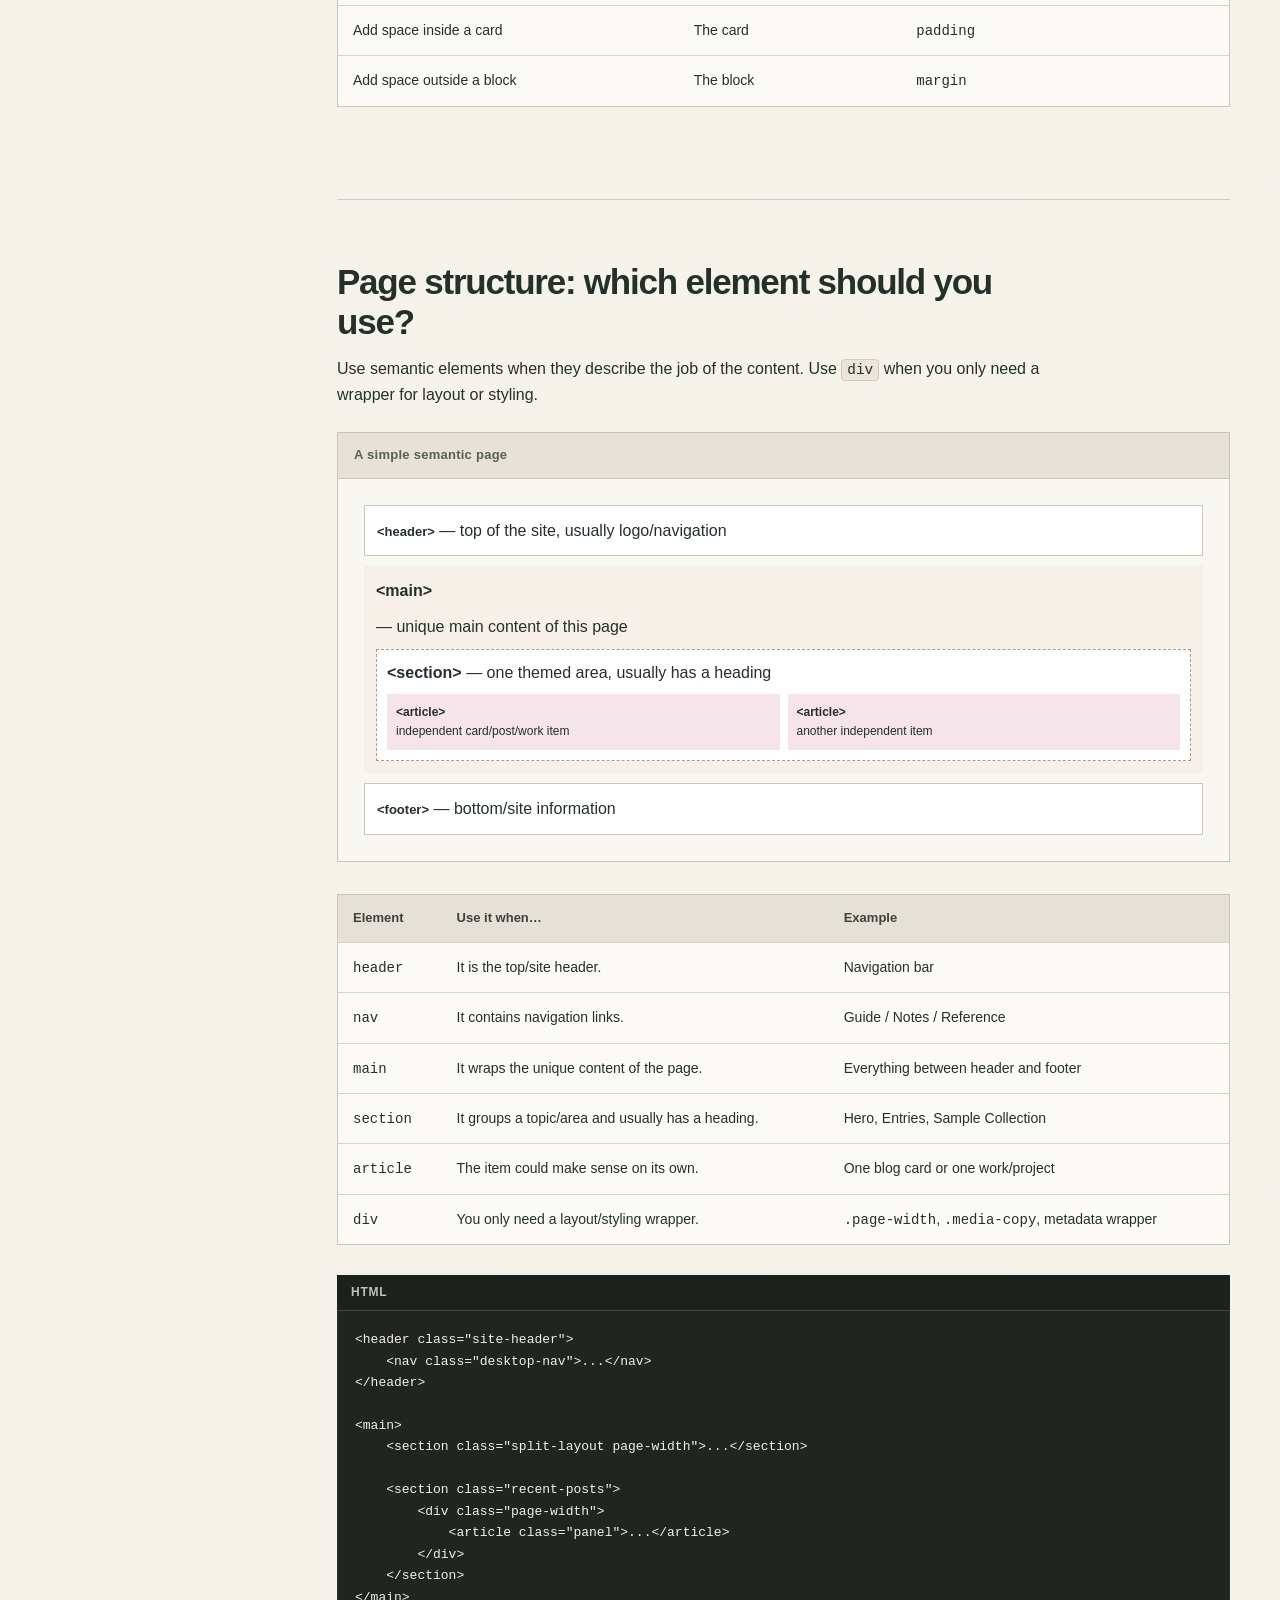
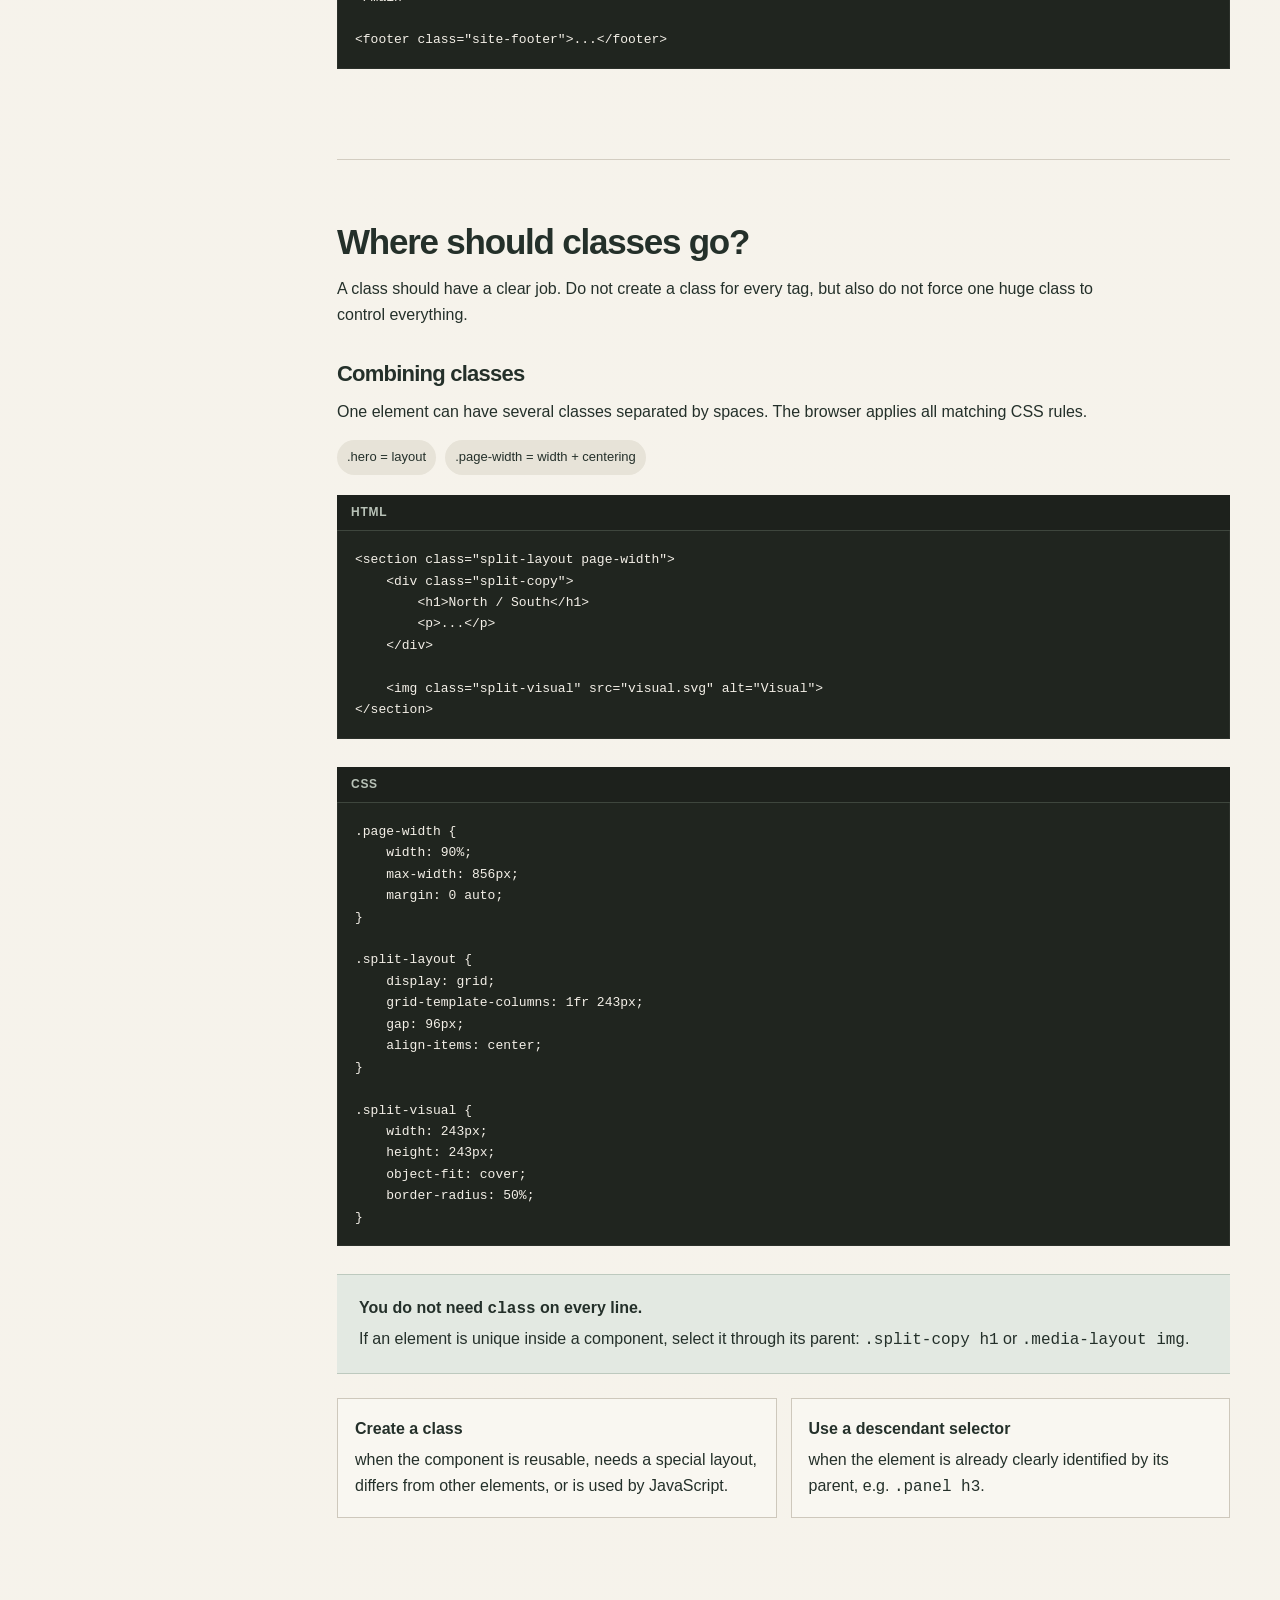
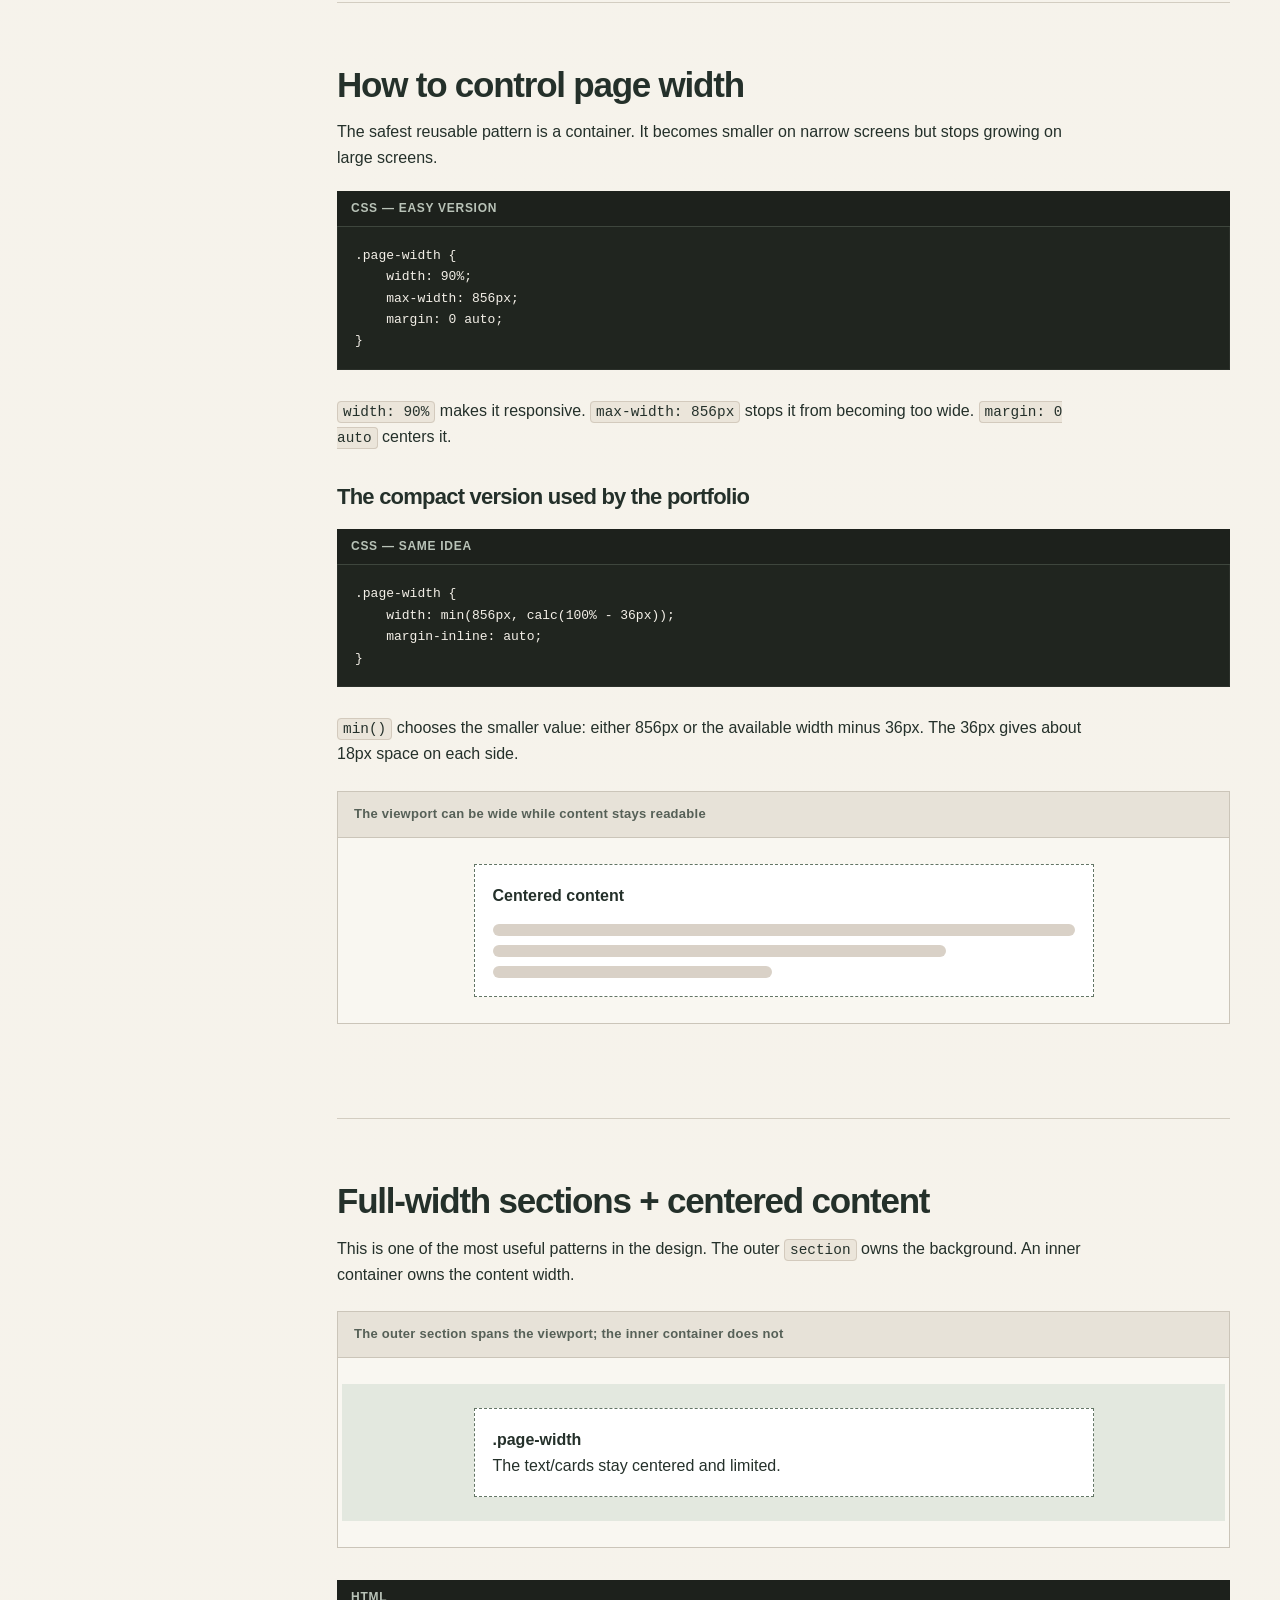
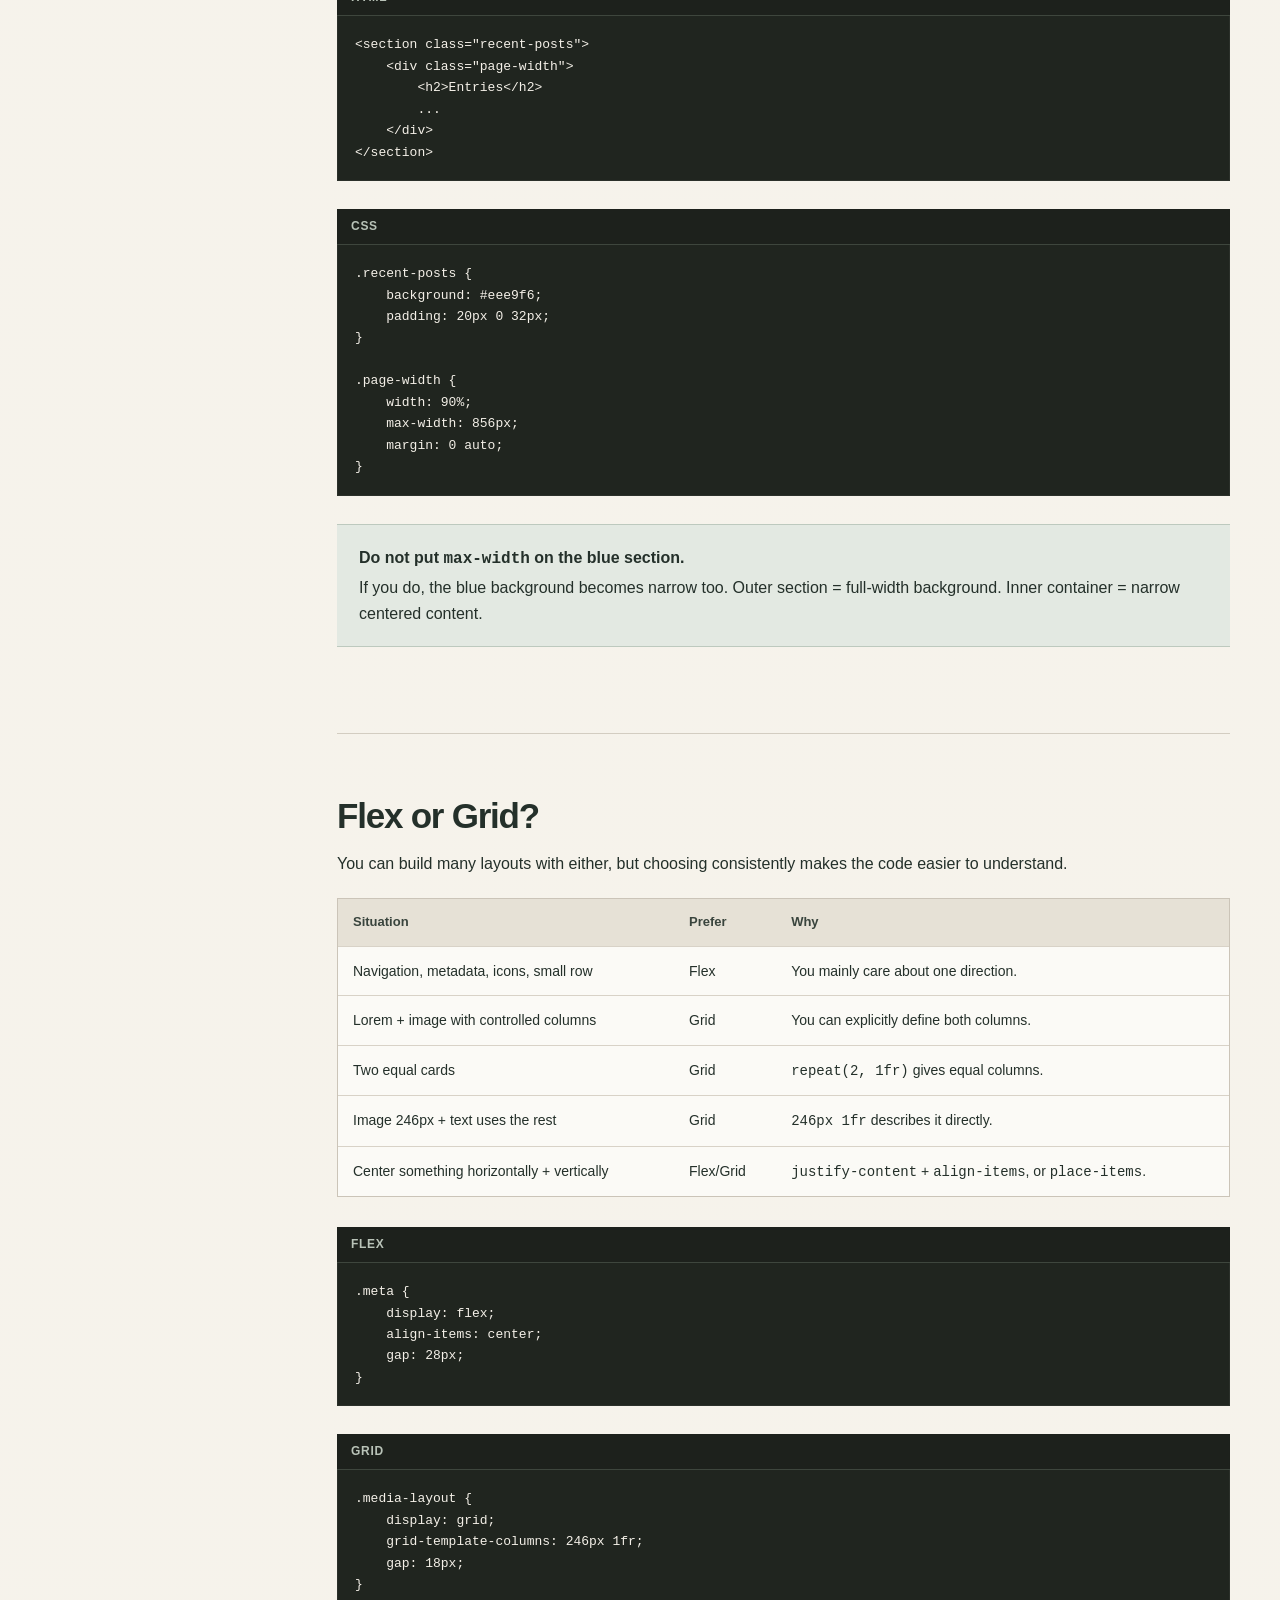
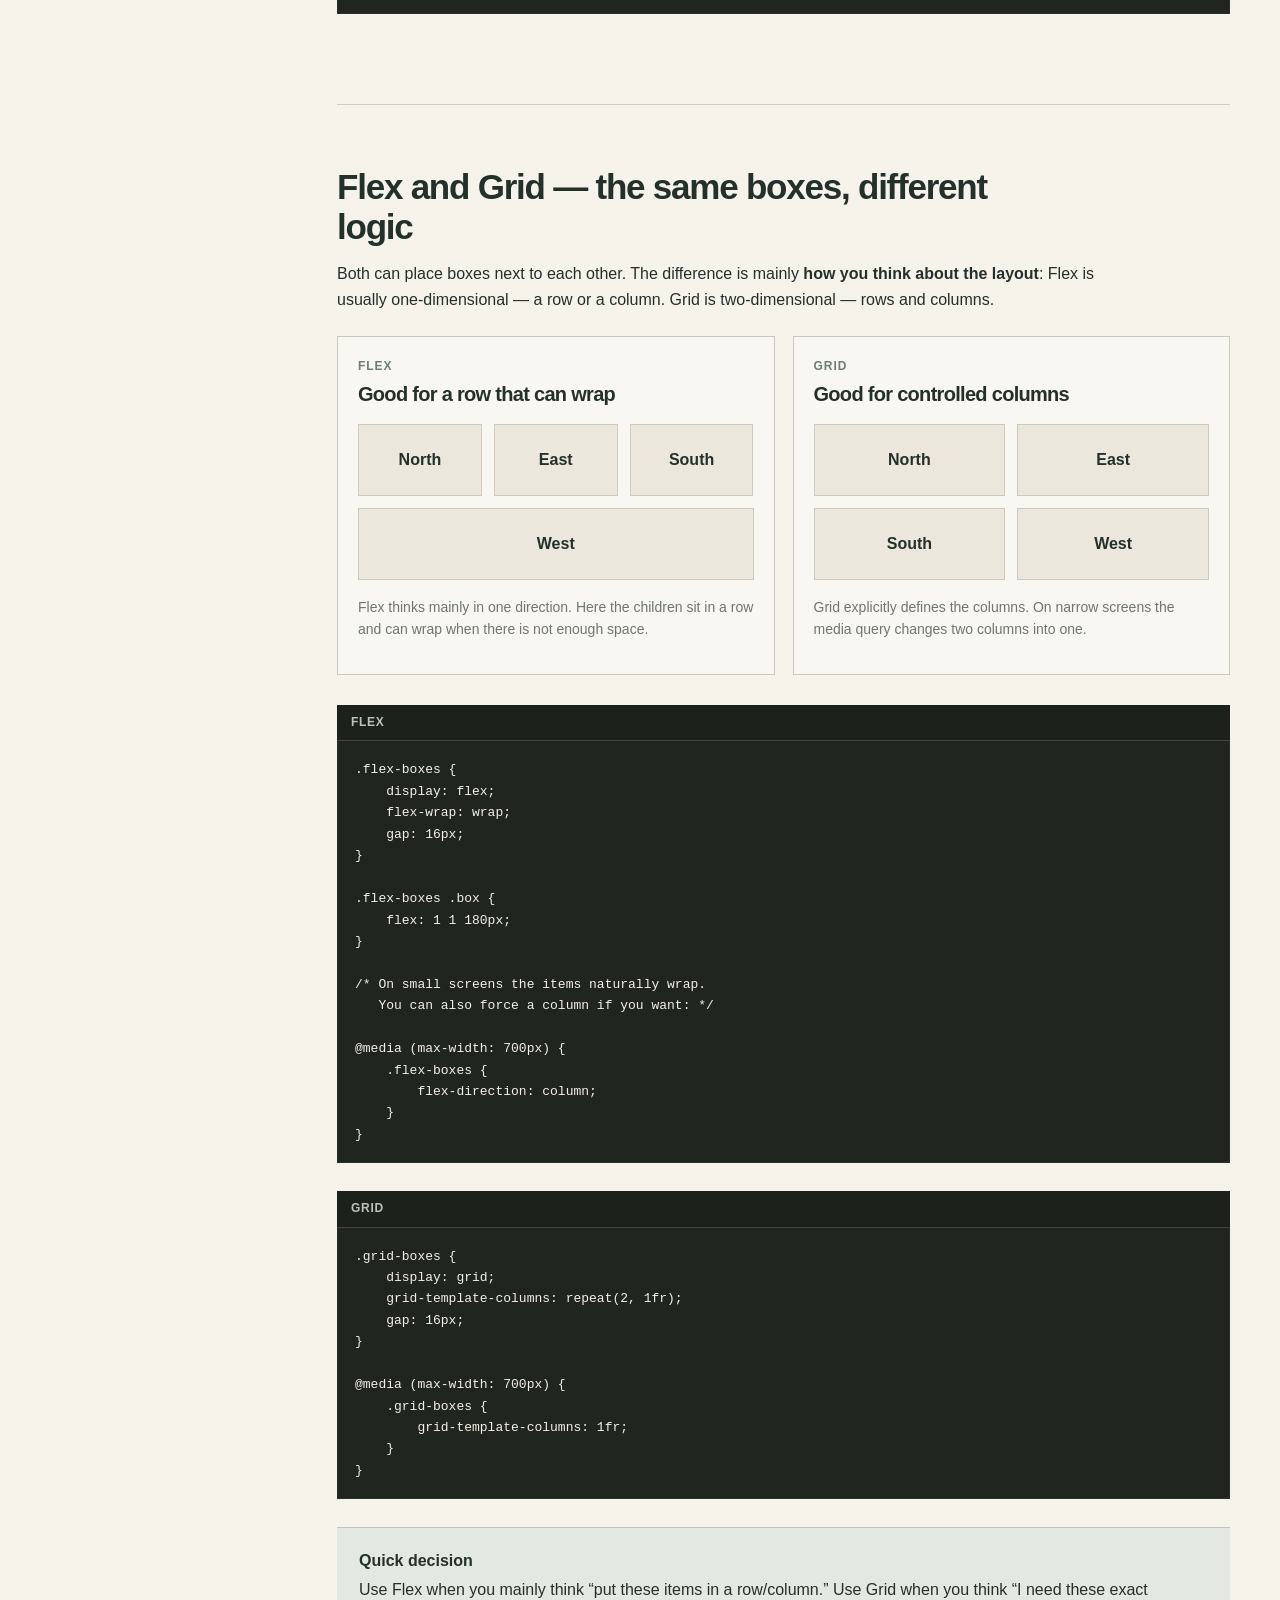
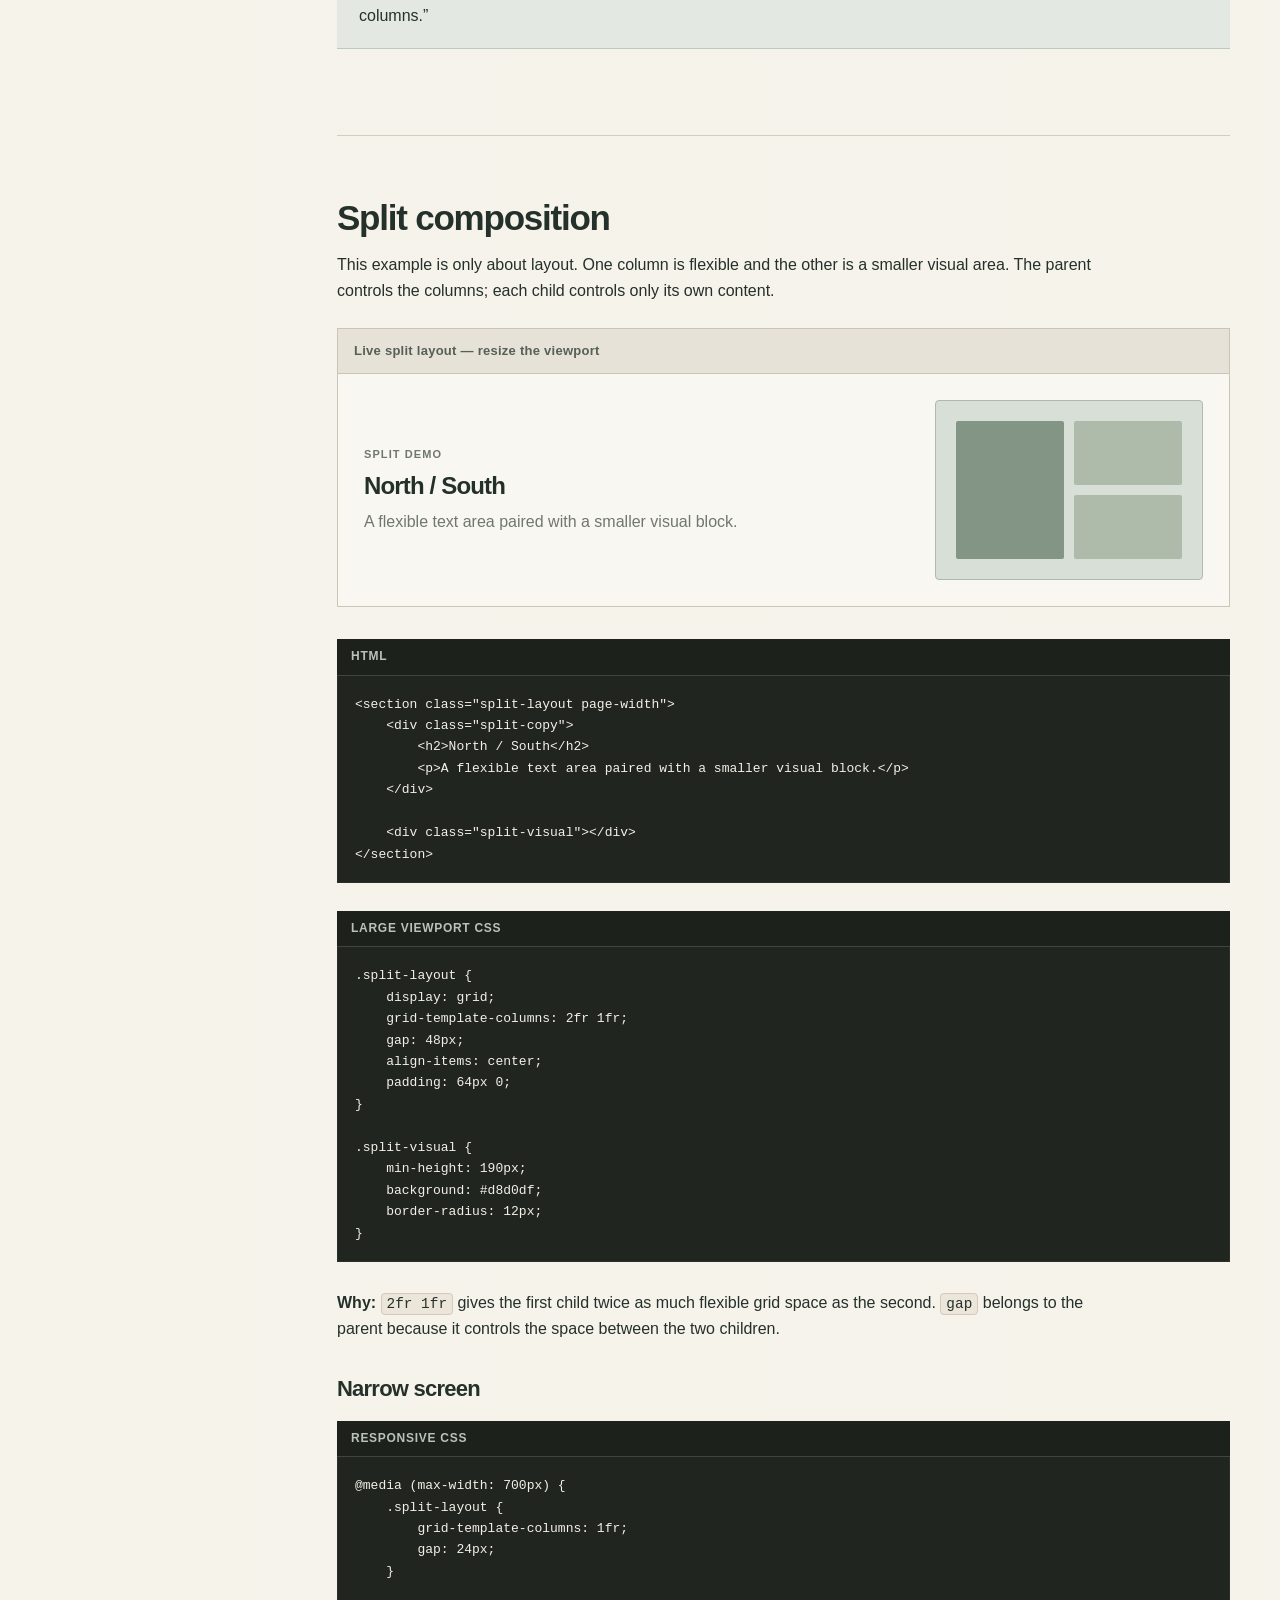
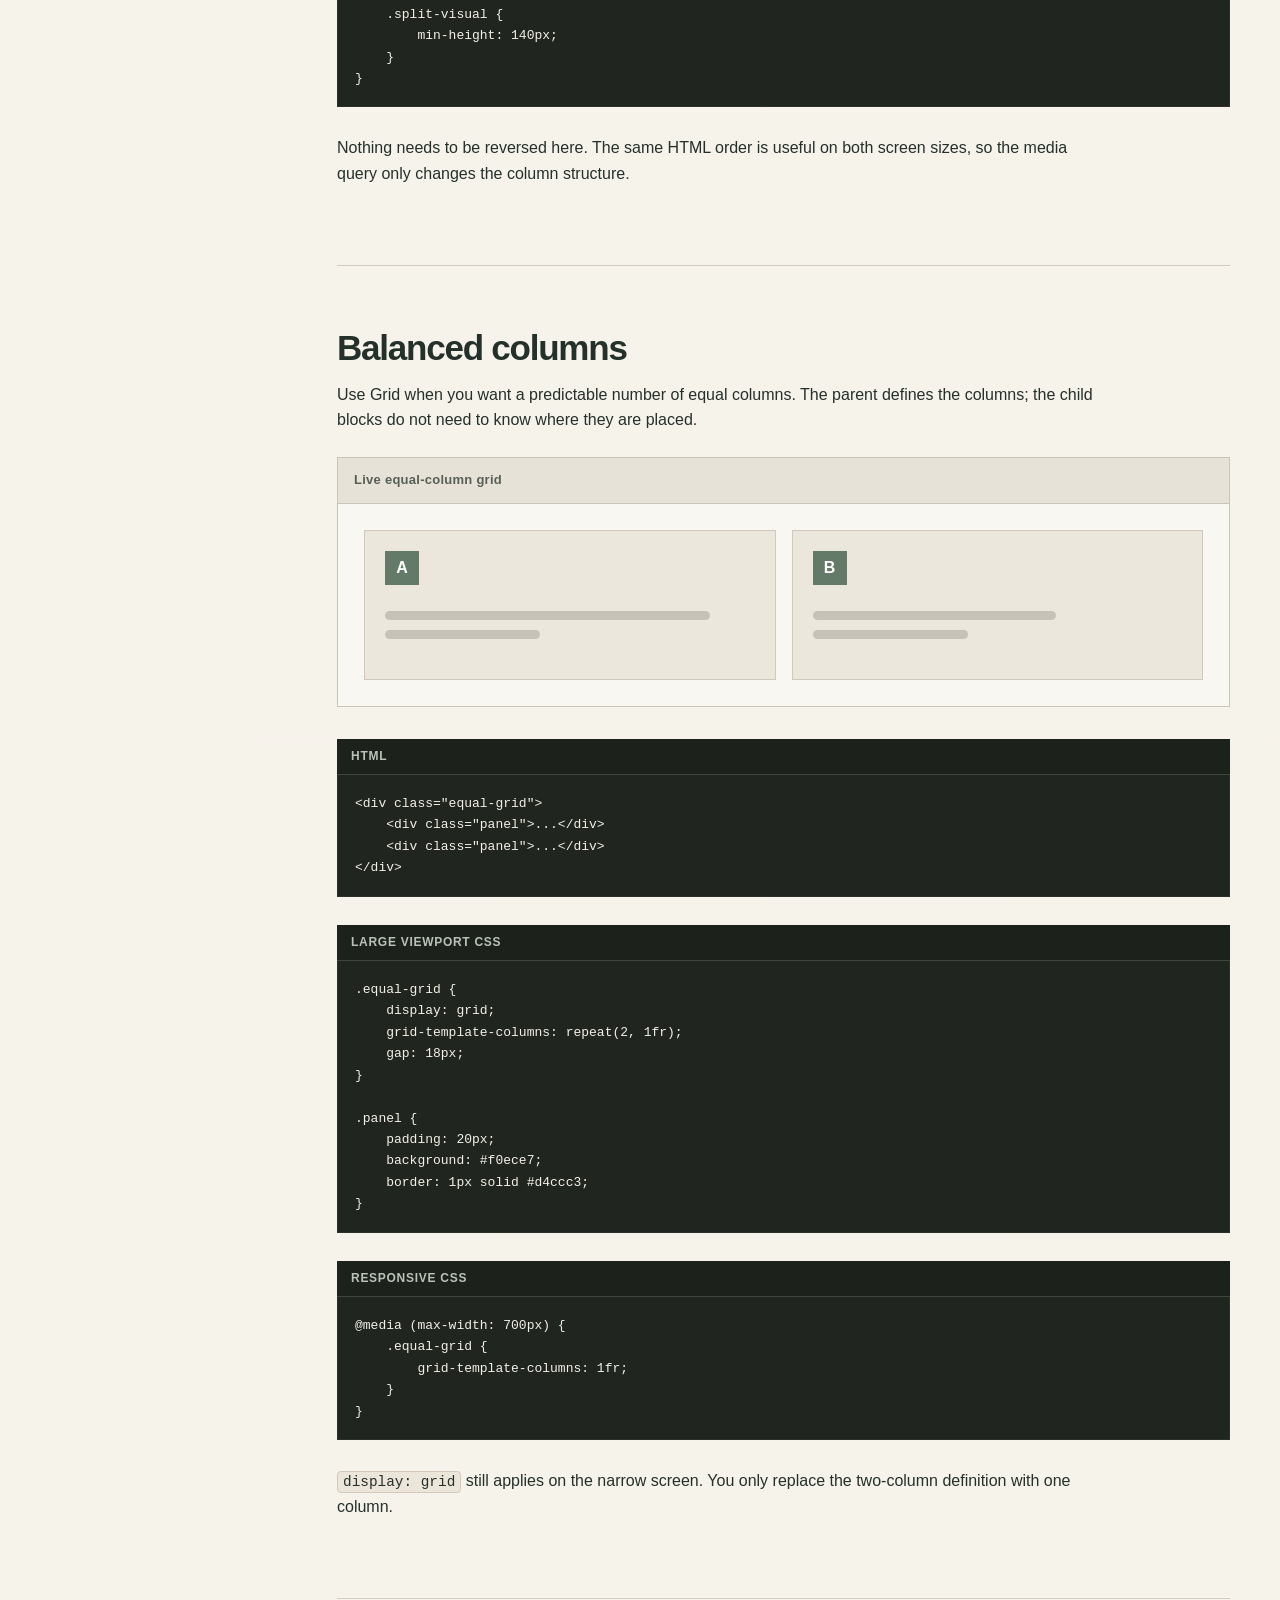
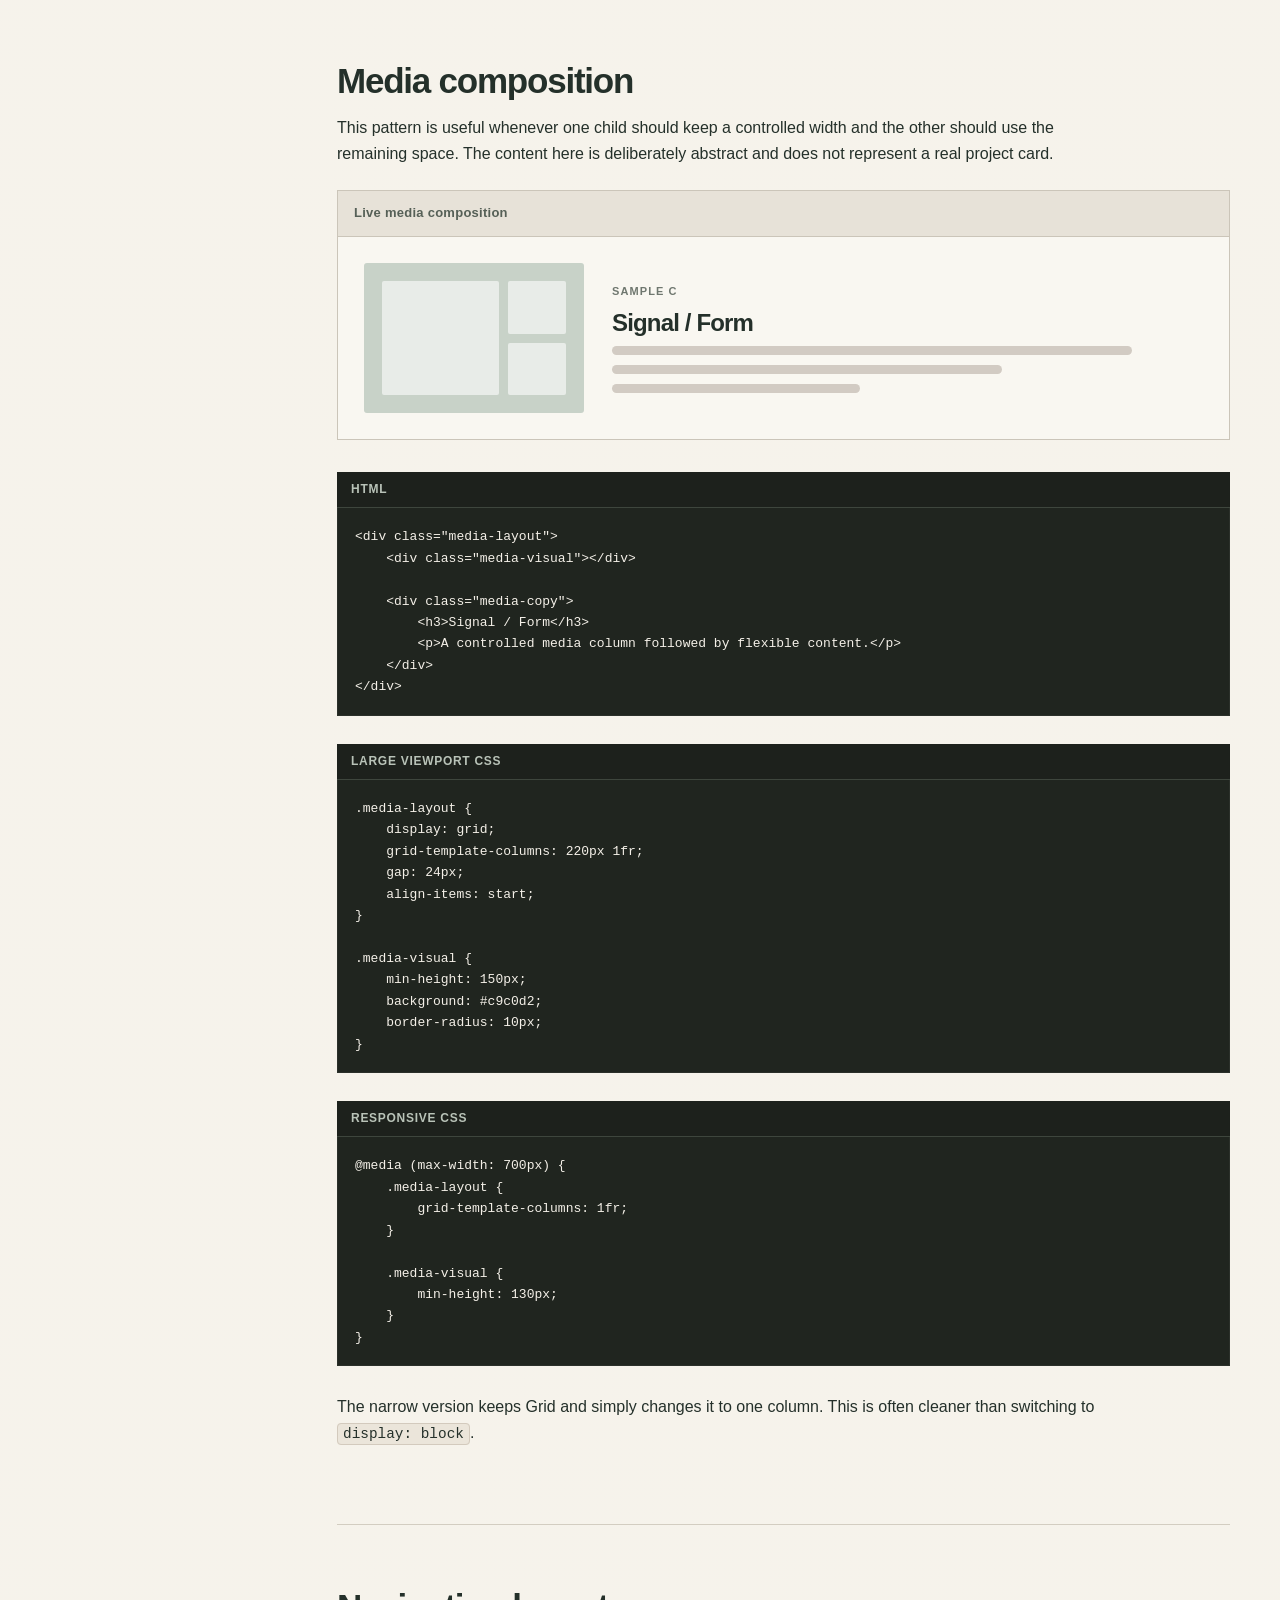
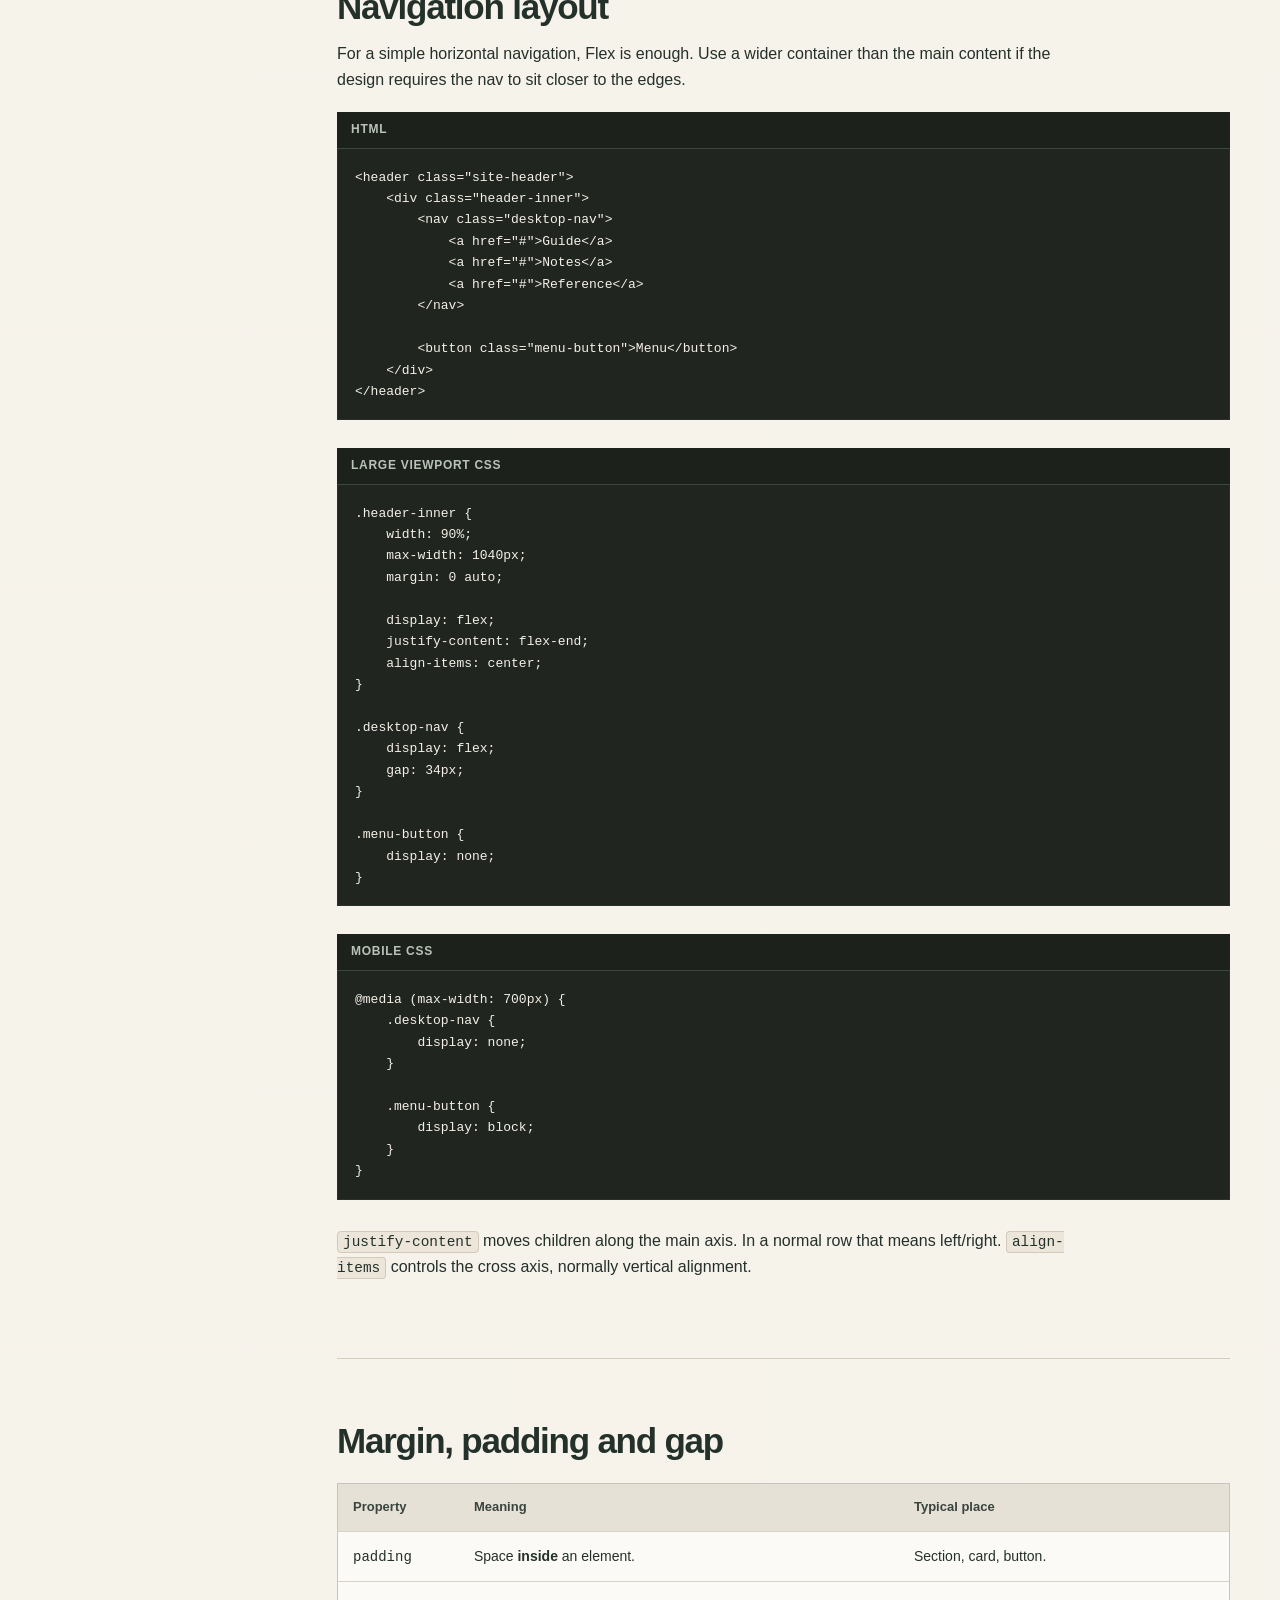
==== commit 364a0c29: "Add files via upload" ====
--- a/index.html
+++ b/index.html
@@ -4,7 +4,7 @@
     <meta charset="UTF-8">
     <meta name="viewport" content="width=device-width, initial-scale=1.0">
     <meta name="description" content="A visual CSS layout and responsive design reference for building portfolio-style pages with HTML and CSS.">
-    <title>Learn CSS — Layout & Responsive Design</title>
+    <title>CSS Field Notes — Layout & Responsive Design</title>
     <style>
 
 /* =========================================================
@@ -387,101 +387,7 @@
 .width-bar.medium { width: 78%; }
 .width-bar.short { width: 48%; }
 
-/* Hero live demo */
-.portfolio-hero-demo {
-    display: grid;
-    grid-template-columns: 1fr 150px;
-    gap: 34px;
-    align-items: center;
-}
-
-.portfolio-hero-demo h3 {
-    margin: 0 0 10px;
-    font-size: 28px;
-}
-
-.portfolio-hero-demo p {
-    margin: 0 0 16px;
-    color: var(--muted);
-}
-
-.demo-button {
-    display: inline-block;
-    padding: 8px 14px;
-    border-radius: 3px;
-    background: #6f5a8a;
-    color: white;
-    font-size: 14px;
-    text-decoration: none;
-}
-
-
-/* Cards */
-.cards-demo {
-    display: grid;
-    grid-template-columns: repeat(2, 1fr);
-    gap: 18px;
-    padding: 22px;
-    background: #f0ece8;
-}
-
-.mini-card {
-    padding: 19px;
-    background: white;
-    border-radius: 4px;
-}
-
-.mini-card h4 {
-    margin: 0 0 10px;
-    font-size: 18px;
-}
-
-.mini-card p {
-    margin: 0;
-    color: var(--muted);
-    font-size: 14px;
-}
-
-/* Work row */
-.work-demo {
-    display: grid;
-    grid-template-columns: 210px 1fr;
-    gap: 20px;
-    align-items: start;
-}
-
-
-.work-demo h3 {
-    margin: -4px 0 8px;
-    font-size: 24px;
-}
-
-.work-demo p {
-    margin: 10px 0 0;
-    color: var(--muted);
-}
-
-.meta-demo {
-    display: flex;
-    align-items: center;
-    gap: 14px;
-}
-
-.year-demo {
-    padding: 1px 9px;
-    border-radius: 20px;
-    background: #5b5067;
-    color: white;
-    font-size: 13px;
-    font-weight: 700;
-}
-
-.category-demo {
-    color: #7a7169;
-    font-size: 14px;
-}
-
-/* Side-by-side comparison */
+
 .compare {
     display: grid;
     grid-template-columns: repeat(2, 1fr);
@@ -500,34 +406,6 @@
 .compare-panel h4 {
     margin: 0 0 14px;
     font-size: 15px;
-}
-
-.phone-frame {
-    max-width: 250px;
-    margin: 0 auto;
-    padding: 14px;
-    border: 7px solid #262626;
-    border-radius: 22px;
-    background: white;
-}
-
-.phone-hero {
-    display: flex;
-    flex-direction: column;
-    gap: 14px;
-    text-align: center;
-}
-
-
-.phone-hero h4 {
-    margin: 0;
-    font-size: 18px;
-}
-
-.phone-hero p {
-    margin: 0;
-    color: var(--muted);
-    font-size: 12px;
 }
 
 .phone-cards {
@@ -763,30 +641,8 @@
     }
 
     /* The same hero change explained in the guide */
-    .portfolio-hero-demo {
-        display: flex;
-        flex-direction: column;
-        gap: 20px;
-        text-align: center;
-    }
-
-    .portfolio-hero-demo img {
-        order: -1;
-        width: 118px;
-        height: 118px;
-    }
-
     /* Two cards become one column */
-    .cards-demo {
-        grid-template-columns: 1fr;
-    }
-
     /* Image + text becomes stacked */
-    .work-demo {
-        display: block;
-    }
-
-    
     .semantic-articles {
         grid-template-columns: 1fr;
     }
@@ -889,72 +745,536 @@
 }
 
 
-/* ---------- ABSTRACT DEMO VISUALS ----------
-   These replace any original portfolio photos/screenshots.
-   They are CSS-only so the guide remains visually independent.
-   ------------------------------------------------------- */
-.abstract-portrait {
-    width: 150px;
-    height: 150px;
-    border-radius: 50%;
+
+
+/* ---------- NEUTRAL LAYOUT DEMOS ---------- */
+.demo-overline {
+    display: block;
+    margin-bottom: 8px;
+    color: var(--muted);
+    font-size: 11px;
+    font-weight: 800;
+    letter-spacing: 0.1em;
+}
+
+.split-demo {
+    display: grid;
+    grid-template-columns: 2fr 1fr;
+    gap: 36px;
+    align-items: center;
+}
+
+.split-demo h3,
+.media-copy-demo h3 {
+    margin: 0 0 10px;
+    font-size: 24px;
+}
+
+.split-demo p {
+    margin: 0;
+    color: var(--muted);
+}
+
+.shape-visual {
+    min-height: 180px;
+    padding: 20px;
+    display: grid;
+    grid-template-columns: 1fr 1fr;
+    grid-template-rows: 1fr 1fr;
+    gap: 10px;
+    border: 1px solid #cfc6bd;
+    border-radius: 14px;
+    background: #ded7e4;
+}
+
+.shape-visual span {
+    border-radius: 8px;
+    background: #b9adc2;
+}
+
+.shape-visual span:first-child {
+    grid-row: 1 / 3;
+    background: #8f819a;
+}
+
+.equal-grid-demo {
+    display: grid;
+    grid-template-columns: repeat(2, 1fr);
+    gap: 18px;
+}
+
+.plain-panel {
+    min-height: 150px;
+    padding: 20px;
+    border: 1px solid #d2cac1;
+    border-radius: 10px;
+    background: #efeae4;
+}
+
+.plain-panel > span {
+    width: 34px;
+    height: 34px;
+    margin-bottom: 26px;
+    display: grid;
+    place-items: center;
+    border-radius: 7px;
+    background: #7d7088;
+    color: white;
+    font-weight: 800;
+}
+
+.fake-line {
+    height: 9px;
+    margin-top: 10px;
+    border-radius: 999px;
+    background: #c9c0b8;
+}
+
+.fake-line.wide { width: 88%; }
+.fake-line.medium { width: 66%; }
+.fake-line.short { width: 42%; }
+
+.media-layout-demo {
+    display: grid;
+    grid-template-columns: 220px 1fr;
+    gap: 28px;
+    align-items: center;
+}
+
+.rectangle-visual {
+    min-height: 150px;
+    padding: 18px;
+    display: grid;
+    grid-template-columns: 2fr 1fr;
+    gap: 9px;
+    border-radius: 11px;
+    background: #c9c0d2;
+}
+
+.rectangle-visual i {
+    display: block;
+    border-radius: 6px;
+    background: rgba(255,255,255,.55);
+}
+
+.rectangle-visual i:first-child {
+    grid-row: span 2;
+}
+
+.media-copy-demo .fake-line {
+    background: #d2cbc3;
+}
+
+.order-demo {
+    display: flex;
+    gap: 16px;
+}
+
+.order-copy,
+.order-shape {
+    flex: 1;
+    min-height: 90px;
+    display: grid;
+    place-items: center;
+    padding: 16px;
+    border: 1px solid #d2cac1;
+    border-radius: 9px;
+    background: #eee9e3;
+    font-size: 12px;
+    font-weight: 800;
+    letter-spacing: 0.06em;
+}
+
+.order-shape {
+    background: #d8d0df;
+}
+
+@media (max-width: 700px) {
+    .split-demo,
+    .equal-grid-demo,
+    .media-layout-demo {
+        grid-template-columns: 1fr;
+    }
+
+    .split-demo {
+        gap: 20px;
+    }
+
+    .shape-visual {
+        min-height: 135px;
+    }
+
+    .media-layout-demo {
+        gap: 18px;
+    }
+
+    .rectangle-visual {
+        min-height: 130px;
+    }
+
+    .order-demo {
+        flex-direction: column;
+    }
+}
+
+
+/* ---------- RESPONSIVE WORKFLOW DIAGRAM ---------- */
+.responsive-wide-demo {
+    display: grid;
+    grid-template-columns: 1fr 120px;
+    gap: 22px;
+    align-items: center;
+    min-height: 150px;
+    padding: 18px;
+    border: 1px solid #d2cac1;
+    border-radius: 10px;
+    background: #f4f0ea;
+}
+
+.responsive-narrow-demo {
+    max-width: 220px;
+    margin: 0 auto;
+    display: grid;
+    grid-template-columns: 1fr;
+    gap: 16px;
+    padding: 18px;
+    border: 1px solid #d2cac1;
+    border-radius: 10px;
+    background: #f4f0ea;
+}
+
+.responsive-shape-demo {
+    min-height: 105px;
+    border-radius: 12px;
+    background: linear-gradient(145deg, #b8adc2, #d8d0df);
+}
+
+.responsive-copy-demo {
+    min-width: 0;
+}
+
+
+/* =========================================================
+   EDITORIAL THEME OVERRIDES
+   Same educational layout, different visual identity.
+   ========================================================= */
+
+:root {
+    --ink: #24302a;
+    --muted: #6f776f;
+    --paper: #f4f0e7;
+    --surface: #fbfaf6;
+    --soft: #e7e3d8;
+    --line: #cfcabd;
+    --accent: #5f7668;
+    --accent-soft: #dde5dd;
+    --blue-soft: #e3e8df;
+    --blue: #637565;
+    --code-bg: #20251f;
+    --code-text: #f3f0e7;
+    --max-guide: 900px;
+}
+
+/* page tone */
+body {
     background:
-        radial-gradient(circle at 35% 32%, #f6e8c8 0 12%, transparent 13%),
-        radial-gradient(circle at 63% 30%, #d5bdd7 0 14%, transparent 15%),
-        linear-gradient(145deg, #756787, #b7a6bf 55%, #e8ddd0);
-    border: 1px solid #c9c0b6;
-}
-
-.abstract-project {
-    width: 210px;
-    height: 145px;
-    border-radius: 7px;
-    border: 1px solid #cfc7bd;
-    background:
-        linear-gradient(90deg, transparent 0 12%, #fffdf9 12% 13%, transparent 13% 28%, #fffdf9 28% 29%, transparent 29%),
-        linear-gradient(#cfc2d8 0 27%, #e9e1db 27% 55%, #a996b2 55% 100%);
-}
-
-.abstract-project.alt {
-    background:
-        linear-gradient(135deg, transparent 0 45%, rgba(255,255,255,.45) 45% 55%, transparent 55%),
-        linear-gradient(90deg, #c3b1cc, #dfd6cf);
-}
-
-.abstract-visual {
-    min-height: 120px;
-    border-radius: 8px;
-    border: 1px solid #cfc7bd;
-    background: linear-gradient(135deg, #d9cedf, #ebe4dc);
-}
-
-.phone-hero .abstract-portrait {
-    order: -1;
-    width: 90px;
-    height: 90px;
-    margin: 0 auto;
-}
-
-.portfolio-hero-demo .abstract-portrait {
-    width: 150px;
-    height: 150px;
-}
-
-.work-demo .abstract-project {
-    width: 210px;
-    height: 145px;
+        linear-gradient(rgba(255,255,255,.18), rgba(255,255,255,.18)),
+        var(--paper);
+    color: var(--ink);
+}
+
+.site-header {
+    background: rgba(244, 240, 231, 0.94);
+    border-bottom: 1px solid #c8c1b3;
+}
+
+.brand {
+    font-size: 22px;
+    letter-spacing: -0.03em;
+    text-transform: uppercase;
+}
+
+.header-note {
+    max-width: 460px;
+    text-align: right;
+    color: #70776f;
+}
+
+.page-shell {
+    grid-template-columns: 205px minmax(0, 1fr);
+    gap: 82px;
+    padding-top: 64px;
+}
+
+.sidebar {
+    top: 30px;
+}
+
+.sidebar-title {
+    color: #7f7a70;
+}
+
+.sidebar a {
+    padding: 6px 0;
+    color: #667067;
+    border-bottom: 1px solid transparent;
+}
+
+.sidebar a:hover {
+    color: var(--ink);
+    border-bottom-color: #aeb7ad;
+}
+
+.guide-intro {
+    padding: 0 0 58px;
+    border-bottom: 1px solid #cfc8bc;
+}
+
+.eyebrow {
+    color: #6a7c6d;
+    letter-spacing: .12em;
+}
+
+h1 {
+    max-width: 820px;
+    font-size: clamp(46px, 7vw, 76px);
+    font-weight: 700;
+    letter-spacing: -0.055em;
+}
+
+.lead {
+    color: #596159;
+    font-size: 19px;
+}
+
+.guide-section {
+    padding: 62px 0;
+    border-bottom: 1px solid #d3cdc1;
+}
+
+.guide-section > h2 {
+    max-width: 720px;
+    font-size: 35px;
+    font-weight: 700;
+}
+
+.guide-section > h3 {
+    font-size: 22px;
+}
+
+.rule {
+    border-left: 0;
+    border-radius: 0;
+    padding: 20px 22px;
+    background: #e3e9e2;
+    border-top: 1px solid #bdc9be;
+    border-bottom: 1px solid #bdc9be;
+}
+
+.inline-code {
+    background: #ebe5da;
+    border-color: #d3cabd;
+}
+
+/* code becomes a flat editorial block */
+.code-block {
+    border: 0;
+    border-radius: 0;
+    background: var(--code-bg);
+    box-shadow: inset 0 0 0 1px rgba(255,255,255,.05);
+}
+
+.code-label {
+    border-bottom: 1px solid #3e463d;
+    color: #b9c3b8;
+    background: #1d211c;
+}
+
+pre {
+    color: #f4f0e8;
+}
+
+/* tables */
+.table-wrap {
+    border-radius: 0;
+    border-color: #cbc4b8;
+    background: var(--surface);
+}
+
+th {
+    background: #e6e1d6;
+    color: #39443d;
+}
+
+th,
+td {
+    border-bottom-color: #d8d2c7;
+}
+
+/* demos */
+.demo {
+    border-radius: 0;
+    border-color: #cbc5b9;
+    background: #f9f7f1;
+}
+
+.demo-title {
+    background: #e7e2d8;
+    border-bottom-color: #cbc5b9;
+    color: #566057;
+    letter-spacing: .02em;
+}
+
+.demo-body {
+    padding: 26px;
+}
+
+.compare-panel,
+.layout-example,
+.property-group,
+.decision {
+    border-radius: 0;
+    background: #f9f7f1;
+    border-color: #cec8bc;
+}
+
+/* generic demo surfaces */
+.shape-visual {
+    border-radius: 4px;
+    border-color: #aeb8ad;
+    background: #d8dfd7;
+}
+
+.shape-visual span {
+    border-radius: 2px;
+    background: #aebbaa;
+}
+
+.shape-visual span:first-child {
+    background: #839584;
+}
+
+.equal-grid-demo {
+    gap: 16px;
+}
+
+.plain-panel {
+    border-radius: 0;
+    background: #ece7dd;
+    border-color: #d0c8bb;
+}
+
+.plain-panel > span {
+    border-radius: 0;
+    background: #647a69;
+}
+
+.fake-line {
+    background: #c6c2b7;
+}
+
+.rectangle-visual {
+    border-radius: 3px;
+    background: #c8d2c8;
+}
+
+.rectangle-visual i {
+    border-radius: 2px;
+    background: rgba(255,255,255,.58);
+}
+
+.sample-box {
+    border-radius: 0;
+    background: #ece7dd;
+    border-color: #cfc8bc;
+}
+
+.layout-kicker {
+    color: #6d806f;
+}
+
+.order-copy,
+.order-shape {
+    border-radius: 0;
+}
+
+.order-copy {
+    background: #ece7dd;
+}
+
+.order-shape {
+    background: #d7e0d7;
+}
+
+.responsive-wide-demo,
+.responsive-narrow-demo {
+    border-radius: 0;
+    background: #ebe6dc;
+    border-color: #ccc5b9;
+}
+
+.responsive-shape-demo {
+    border-radius: 3px;
+    background: linear-gradient(145deg, #8da08f, #c8d2c8);
+}
+
+/* property reference reads like a field manual */
+.property-groups {
+    grid-template-columns: repeat(2, minmax(0, 1fr));
+    gap: 14px;
+}
+
+.property-group {
+    padding: 20px;
+}
+
+.property-group h3 {
+    padding-bottom: 10px;
+    border-bottom: 1px solid #d2cbc0;
+}
+
+.property-list li {
+    border-bottom-color: #ddd6cb;
+}
+
+/* mobile toc */
+.mobile-toc {
+    border-radius: 0;
+    background: #f8f5ef;
+    border-color: #cbc4b8;
+}
+
+/* footer */
+.site-footer {
+    color: #747a73;
+}
+
+/* Responsive refinements */
+@media (max-width: 900px) {
+    .page-shell {
+        gap: 32px;
+    }
 }
 
 @media (max-width: 700px) {
-    .portfolio-hero-demo .abstract-portrait {
-        order: -1;
-        width: 118px;
-        height: 118px;
-    }
-
-    .work-demo .abstract-project {
-        width: 100%;
-        height: 180px;
-        margin-bottom: 14px;
+    .page-shell {
+        width: min(100% - 24px, 900px);
+    }
+
+    h1 {
+        font-size: 42px;
+    }
+
+    .guide-section {
+        padding: 48px 0;
+    }
+
+    .guide-section > h2 {
+        font-size: 29px;
+    }
+
+    .property-groups {
+        grid-template-columns: 1fr;
     }
 }
 
@@ -964,68 +1284,68 @@
 
 <header class="site-header">
     <div class="header-inner">
-        <a class="brand" href="#top">Learn CSS</a>
-        <p class="header-note">Layout, classes, responsive design and the properties you actually need.</p>
+        <a class="brand" href="#top">CSS Field Notes</a>
+        <p class="header-note">A visual reference for layout, spacing, structure and responsive behavior.</p>
     </div>
 </header>
 
 <details class="mobile-toc">
     <summary>Contents</summary>
     <nav>
-        <a href="#mental-model">Mental model</a>
-        <a href="#html-structure">HTML structure</a>
+        <a href="#mental-model">Layout logic</a>
+        <a href="#html-structure">Page structure</a>
         <a href="#classes">Classes</a>
         <a href="#page-width">Page width</a>
-        <a href="#full-background">Full-width background</a>
-        <a href="#flex-grid">Flex vs Grid</a>
-        <a href="#flex-grid-live">Flex vs Grid live</a>
+        <a href="#full-background">Full-width sections</a>
+        <a href="#flex-grid">Flex and Grid</a>
+        <a href="#flex-grid-live">Flex and Grid live</a>
         <a href="#hero">Hero</a>
         <a href="#cards">Two cards</a>
-        <a href="#work-row">Image + text</a>
+        <a href="#media-layout">Image + text</a>
         <a href="#header">Header / nav</a>
         <a href="#spacing">Spacing</a>
-        <a href="#images">Images</a>
-        <a href="#typography">Typography</a>
+        <a href="#images">Responsive media</a>
+        <a href="#typography">Type and hierarchy</a>
         <a href="#selectors">Selectors</a>
         <a href="#responsive">Responsive CSS</a>
-        <a href="#order">Order</a>
+        <a href="#order">Visual order</a>
         <a href="#properties">Property reference</a>
-        <a href="#template">Complete template</a>
-        <a href="#debugging">Common problems</a>
+        <a href="#template">Starter layout</a>
+        <a href="#debugging">Debugging notes</a>
     </nav>
 </details>
 
 <div class="page-shell" id="top">
     <aside class="sidebar">
         <p class="sidebar-title">Contents</p>
-        <a href="#mental-model">Mental model</a>
-        <a href="#html-structure">HTML structure</a>
-        <a href="#classes">Where classes go</a>
-        <a href="#page-width">Centered page width</a>
-        <a href="#full-background">Full-width background</a>
-        <a href="#flex-grid">Flex vs Grid</a>
-        <a href="#flex-grid-live">Flex vs Grid live</a>
+        <a href="#mental-model">Layout logic</a>
+        <a href="#html-structure">Page structure</a>
+        <a href="#classes">Class placement</a>
+        <a href="#page-width">Containers</a>
+        <a href="#full-background">Full-width sections</a>
+        <a href="#flex-grid">Flex and Grid</a>
+        <a href="#flex-grid-live">Flex and Grid live</a>
         <a href="#hero">Lorem left + image right</a>
         <a href="#cards">Two cards</a>
-        <a href="#work-row">Image + text row</a>
-        <a href="#header">Header / navigation</a>
-        <a href="#spacing">Margin / padding / gap</a>
-        <a href="#images">Images</a>
-        <a href="#typography">Typography</a>
-        <a href="#selectors">Selectors & stacking</a>
-        <a href="#responsive">Responsive workflow</a>
-        <a href="#order">Order</a>
-        <a href="#properties">CSS properties</a>
-        <a href="#template">Complete template</a>
-        <a href="#debugging">Common problems</a>
+        <a href="#media-layout">Image + text row</a>
+        <a href="#header">Navigation layout</a>
+        <a href="#spacing">Spacing system</a>
+        <a href="#images">Responsive media</a>
+        <a href="#typography">Type and hierarchy</a>
+        <a href="#selectors">Selectors and class logic</a>
+        <a href="#responsive">Responsive strategy</a>
+        <a href="#order">Visual order</a>
+        <a href="#properties">Property reference</a>
+        <a href="#template">Starter layout</a>
+        <a href="#debugging">Debugging notes</a>
     </aside>
 
     <main class="guide">
         <section class="guide-intro">
             <p class="eyebrow">HTML + CSS reference</p>
-            <h1>Build the layout by understanding who controls what.</h1>
+            <h1>Read the page as a system of containers, relationships and responsive rules.</h1>
             <p class="lead">
-                This page explains reusable layout patterns you can inspect directly in the browser:
+                This guide breaks CSS layout into reusable patterns you can inspect directly in the browser:
                 centered content, full-width colored sections, text beside an image, two cards,
                 project rows, semantic HTML, class placement and mobile transformations.
                 Open DevTools and inspect this page — the page itself uses these rules.
@@ -1037,20 +1357,20 @@
             <p>Before writing CSS, identify the <strong>parent</strong> and its <strong>children</strong>. Layout properties normally belong to the parent. Properties that change one item normally belong to that item.</p>
 
             <div class="demo">
-                <p class="demo-title">Parent controls the relationship between children</p>
+                <p class="demo-title">The parent defines the relationship</p>
                 <div class="demo-body">
                     <div class="parent-demo">
                         <span>.hero — parent</span>
                         <div class="parent-children">
-                            <div class="child-demo"><strong>.hero-copy</strong><br>text child</div>
-                            <div class="child-demo"><strong>.hero-photo</strong><br>image child</div>
+                            <div class="child-demo"><strong>.split-copy</strong><br>text child</div>
+                            <div class="child-demo"><strong>.split-visual</strong><br>image child</div>
                         </div>
                     </div>
                 </div>
             </div>
 
             <div class="rule">
-                <strong>The rule to remember</strong>
+                <strong>Core rule</strong>
                 Parent = layout of children. Child = appearance/size of itself. Container = width of the page. Media query = only the mobile changes.
             </div>
 
@@ -1070,11 +1390,11 @@
         </section>
 
         <section class="guide-section" id="html-structure">
-            <h2>HTML structure: which element should you use?</h2>
+            <h2>Page structure: which element should you use?</h2>
             <p>Use semantic elements when they describe the job of the content. Use <code class="inline-code">div</code> when you only need a wrapper for layout or styling.</p>
 
             <div class="demo">
-                <p class="demo-title">A normal page structure</p>
+                <p class="demo-title">A simple semantic page</p>
                 <div class="demo-body semantic-demo">
                     <div class="semantic-box"><strong>&lt;header&gt;</strong> — top of the site, usually logo/navigation</div>
                     <div class="semantic-main">
@@ -1096,11 +1416,11 @@
                     <thead><tr><th>Element</th><th>Use it when…</th><th>Example</th></tr></thead>
                     <tbody>
                         <tr><td><code>header</code></td><td>It is the top/site header.</td><td>Navigation bar</td></tr>
-                        <tr><td><code>nav</code></td><td>It contains navigation links.</td><td>Index / Log / Info</td></tr>
+                        <tr><td><code>nav</code></td><td>It contains navigation links.</td><td>Guide / Notes / Reference</td></tr>
                         <tr><td><code>main</code></td><td>It wraps the unique content of the page.</td><td>Everything between header and footer</td></tr>
-                        <tr><td><code>section</code></td><td>It groups a topic/area and usually has a heading.</td><td>Hero, Small Entries, Sample Collection</td></tr>
+                        <tr><td><code>section</code></td><td>It groups a topic/area and usually has a heading.</td><td>Hero, Entries, Sample Collection</td></tr>
                         <tr><td><code>article</code></td><td>The item could make sense on its own.</td><td>One blog card or one work/project</td></tr>
-                        <tr><td><code>div</code></td><td>You only need a layout/styling wrapper.</td><td><code>.page-width</code>, <code>.work-copy</code>, metadata wrapper</td></tr>
+                        <tr><td><code>div</code></td><td>You only need a layout/styling wrapper.</td><td><code>.page-width</code>, <code>.media-copy</code>, metadata wrapper</td></tr>
                     </tbody>
                 </table>
             </div>
@@ -1113,11 +1433,11 @@
 &lt;/header&gt;
 
 &lt;main&gt;
-    &lt;section class=&quot;hero page-width&quot;&gt;...&lt;/section&gt;
+    &lt;section class=&quot;split-layout page-width&quot;&gt;...&lt;/section&gt;
 
     &lt;section class=&quot;recent-posts&quot;&gt;
         &lt;div class=&quot;page-width&quot;&gt;
-            &lt;article class=&quot;post-card&quot;&gt;...&lt;/article&gt;
+            &lt;article class=&quot;panel&quot;&gt;...&lt;/article&gt;
         &lt;/div&gt;
     &lt;/section&gt;
 &lt;/main&gt;
@@ -1131,7 +1451,7 @@
             <h2>Where should classes go?</h2>
             <p>A class should have a clear job. Do not create a class for every tag, but also do not force one huge class to control everything.</p>
 
-            <h3>Stacking classes is normal</h3>
+            <h3>Combining classes</h3>
             <p>One element can have several classes separated by spaces. The browser applies all matching CSS rules.</p>
 
             <div class="stack-demo">
@@ -1142,13 +1462,13 @@
             
 <div class="code-block">
   <div class="code-label">HTML</div>
-  <pre><code>&lt;section class=&quot;hero page-width&quot;&gt;
-    &lt;div class=&quot;hero-copy&quot;&gt;
-        &lt;h1&gt;Mira Field&lt;/h1&gt;
+  <pre><code>&lt;section class=&quot;split-layout page-width&quot;&gt;
+    &lt;div class=&quot;split-copy&quot;&gt;
+        &lt;h1&gt;North / South&lt;/h1&gt;
         &lt;p&gt;...&lt;/p&gt;
     &lt;/div&gt;
 
-    &lt;img class=&quot;hero-photo&quot; src=&quot;avatar.png&quot; alt=&quot;Visual&quot;&gt;
+    &lt;img class=&quot;split-visual&quot; src=&quot;visual.svg&quot; alt=&quot;Visual&quot;&gt;
 &lt;/section&gt;</code></pre>
 </div>
 
@@ -1162,14 +1482,14 @@
     margin: 0 auto;
 }
 
-.hero {
+.split-layout {
     display: grid;
     grid-template-columns: 1fr 243px;
     gap: 96px;
     align-items: center;
 }
 
-.hero-photo {
+.split-visual {
     width: 243px;
     height: 243px;
     object-fit: cover;
@@ -1180,17 +1500,17 @@
 
             <div class="rule">
                 <strong>You do not need <code>class</code> on every line.</strong>
-                If an element is unique inside a component, select it through its parent: <code>.hero-copy h1</code> or <code>.work-row img</code>.
+                If an element is unique inside a component, select it through its parent: <code>.split-copy h1</code> or <code>.media-layout img</code>.
             </div>
 
             <div class="decision-grid">
                 <div class="decision"><strong>Create a class</strong> when the component is reusable, needs a special layout, differs from other elements, or is used by JavaScript.</div>
-                <div class="decision"><strong>Use a descendant selector</strong> when the element is already clearly identified by its parent, e.g. <code>.post-card h3</code>.</div>
+                <div class="decision"><strong>Use a descendant selector</strong> when the element is already clearly identified by its parent, e.g. <code>.panel h3</code>.</div>
             </div>
         </section>
 
         <section class="guide-section" id="page-width">
-            <h2>How to keep the whole page centered</h2>
+            <h2>How to control page width</h2>
             <p>The safest reusable pattern is a container. It becomes smaller on narrow screens but stops growing on large screens.</p>
 
             
@@ -1220,7 +1540,7 @@
             <p><code class="inline-code">min()</code> chooses the smaller value: either 856px or the available width minus 36px. The 36px gives about 18px space on each side.</p>
 
             <div class="demo">
-                <p class="demo-title">The content can be narrow while the browser is wide</p>
+                <p class="demo-title">The viewport can be wide while content stays readable</p>
                 <div class="demo-body">
                     <div class="inner-width-demo">
                         <strong>Centered content</strong>
@@ -1235,11 +1555,11 @@
         </section>
 
         <section class="guide-section" id="full-background">
-            <h2>Full-width background + centered content</h2>
+            <h2>Full-width sections + centered content</h2>
             <p>This is one of the most useful patterns in the design. The outer <code class="inline-code">section</code> owns the background. An inner container owns the content width.</p>
 
             <div class="demo">
-                <p class="demo-title">The blue area reaches the edges; the content does not</p>
+                <p class="demo-title">The outer section spans the viewport; the inner container does not</p>
                 <div class="demo-body">
                     <div class="full-strip-demo">
                         <div class="inner-width-demo">
@@ -1255,7 +1575,7 @@
   <div class="code-label">HTML</div>
   <pre><code>&lt;section class=&quot;recent-posts&quot;&gt;
     &lt;div class=&quot;page-width&quot;&gt;
-        &lt;h2&gt;Small Entries&lt;/h2&gt;
+        &lt;h2&gt;Entries&lt;/h2&gt;
         ...
     &lt;/div&gt;
 &lt;/section&gt;</code></pre>
@@ -1315,7 +1635,7 @@
             
 <div class="code-block">
   <div class="code-label">Grid</div>
-  <pre><code>.work-row {
+  <pre><code>.media-layout {
     display: grid;
     grid-template-columns: 246px 1fr;
     gap: 18px;
@@ -1326,7 +1646,7 @@
 
         
         <section class="guide-section" id="flex-grid-live">
-            <h2>Flex vs Grid — the same boxes, different logic</h2>
+            <h2>Flex and Grid — the same boxes, different logic</h2>
             <p>
                 Both can place boxes next to each other. The difference is mainly <strong>how you think about the layout</strong>:
                 Flex is usually one-dimensional — a row or a column. Grid is two-dimensional — rows and columns.
@@ -1338,10 +1658,10 @@
                     <h3>Good for a row that can wrap</h3>
 
                     <div class="flex-box-demo">
-                        <div class="sample-box">Luma</div>
-                        <div class="sample-box">Orin</div>
-                        <div class="sample-box">Vela</div>
-                        <div class="sample-box">Neris</div>
+                        <div class="sample-box">North</div>
+                        <div class="sample-box">East</div>
+                        <div class="sample-box">South</div>
+                        <div class="sample-box">West</div>
                     </div>
 
                     <p class="small-note">
@@ -1354,10 +1674,10 @@
                     <h3>Good for controlled columns</h3>
 
                     <div class="grid-box-demo">
-                        <div class="sample-box">Luma</div>
-                        <div class="sample-box">Orin</div>
-                        <div class="sample-box">Vela</div>
-                        <div class="sample-box">Neris</div>
+                        <div class="sample-box">North</div>
+                        <div class="sample-box">East</div>
+                        <div class="sample-box">South</div>
+                        <div class="sample-box">West</div>
                     </div>
 
                     <p class="small-note">
@@ -1405,244 +1725,231 @@
             </div>
 
             <div class="rule">
-                <strong>Fast decision</strong>
+                <strong>Quick decision</strong>
                 Use Flex when you mainly think “put these items in a row/column.” Use Grid when you think “I need these exact columns.”
             </div>
         </section>
 
-<section class="guide-section" id="hero">
-            <h2>Lorem on the left, image on the right</h2>
-            <p>The parent controls the two-column layout. The image class controls the image dimensions. The text wrapper mainly gives you a clean selector for its heading and paragraph.</p>
+        <section class="guide-section" id="hero">
+            <h2>Split composition</h2>
+            <p>
+                This example is only about layout. One column is flexible and the other is a smaller visual area.
+                The parent controls the columns; each child controls only its own content.
+            </p>
 
             <div class="demo">
-                <p class="demo-title">Live example — resize the browser below 700px</p>
+                <p class="demo-title">Live split layout — resize the viewport</p>
                 <div class="demo-body">
-                    <div class="portfolio-hero-demo">
-                        <div>
-                            <h3>Mira Field<br>Quisque Porta</h3>
-                            <p>Lorem fills the flexible column. The image keeps a predictable size.</p>
-                            <a class="demo-button" href="#hero">View sample</a>
+                    <div class="split-demo">
+                        <div class="demo-copy">
+                            <span class="demo-overline">SPLIT DEMO</span>
+                            <h3>North / South</h3>
+                            <p>A flexible text area paired with a smaller visual block.</p>
                         </div>
-                        <div class="abstract-portrait" aria-label="Abstract visual placeholder"></div>
+                        <div class="shape-visual" aria-hidden="true">
+                            <span></span>
+                            <span></span>
+                            <span></span>
+                        </div>
                     </div>
                 </div>
             </div>
 
-            
-<div class="code-block">
-  <div class="code-label">HTML</div>
-  <pre><code>&lt;section class=&quot;hero page-width&quot;&gt;
-    &lt;div class=&quot;hero-copy&quot;&gt;
-        &lt;h1&gt;Mira Field&lt;/h1&gt;
-        &lt;p&gt;...&lt;/p&gt;
-        &lt;a class=&quot;button&quot; href=&quot;#&quot;&gt;View sample&lt;/a&gt;
+            <div class="code-block">
+                <div class="code-label">HTML</div>
+                <pre><code>&lt;section class=&quot;split-layout page-width&quot;&gt;
+    &lt;div class=&quot;split-copy&quot;&gt;
+        &lt;h2&gt;North / South&lt;/h2&gt;
+        &lt;p&gt;A flexible text area paired with a smaller visual block.&lt;/p&gt;
     &lt;/div&gt;
 
-    &lt;img class=&quot;hero-photo&quot; src=&quot;avatar.png&quot; alt=&quot;Visual&quot;&gt;
+    &lt;div class=&quot;split-visual&quot;&gt;&lt;/div&gt;
 &lt;/section&gt;</code></pre>
-</div>
-
-
-            
-<div class="code-block">
-  <div class="code-label">Wide layout CSS</div>
-  <pre><code>.hero {
-    display: grid;
-    grid-template-columns: 1fr 243px;
-    gap: 96px;
+            </div>
+
+            <div class="code-block">
+                <div class="code-label">Large viewport CSS</div>
+                <pre><code>.split-layout {
+    display: grid;
+    grid-template-columns: 2fr 1fr;
+    gap: 48px;
     align-items: center;
-    padding: 80px 0 70px;
-}
-
-.hero-photo {
-    width: 243px;
-    height: 243px;
-    object-fit: cover;
-    border-radius: 50%;
+    padding: 64px 0;
+}
+
+.split-visual {
+    min-height: 190px;
+    background: #d8d0df;
+    border-radius: 12px;
 }</code></pre>
-</div>
-
-
-            <p><strong>Why:</strong> <code class="inline-code">1fr</code> means “use the remaining space for text.” <code class="inline-code">243px</code> reserves a predictable image column. <code class="inline-code">gap</code> creates the space between them. <code class="inline-code">align-items: center</code> aligns the two children vertically.</p>
-
-            <h3>Mobile</h3>
-            
-<div class="code-block">
-  <div class="code-label">Mobile CSS</div>
-  <pre><code>@media (max-width: 700px) {
-    .hero {
-        display: flex;
-        flex-direction: column;
-        gap: 36px;
-        text-align: center;
-    }
-
-    .hero-photo {
-        order: -1;
-        width: 174px;
-        height: 174px;
+            </div>
+
+            <p>
+                <strong>Why:</strong> <code class="inline-code">2fr 1fr</code> gives the first child twice as much flexible
+                grid space as the second. <code class="inline-code">gap</code> belongs to the parent because it controls the
+                space between the two children.
+            </p>
+
+            <h3>Narrow screen</h3>
+
+            <div class="code-block">
+                <div class="code-label">Responsive CSS</div>
+                <pre><code>@media (max-width: 700px) {
+    .split-layout {
+        grid-template-columns: 1fr;
+        gap: 24px;
+    }
+
+    .split-visual {
+        min-height: 140px;
     }
 }</code></pre>
-</div>
-
-
-            <p>You are allowed to change Grid to Flex at the breakpoint. The wide layout is horizontal; the narrow layout becomes one vertical column. <code class="inline-code">order: -1</code> moves the image above the text visually.</p>
+            </div>
+
+            <p>
+                Nothing needs to be reversed here. The same HTML order is useful on both screen sizes,
+                so the media query only changes the column structure.
+            </p>
         </section>
 
         <section class="guide-section" id="cards">
-            <h2>Two boxes beside each other</h2>
-            <p>The <strong>grid parent</strong> decides how many cards fit in a row. Each card only controls its own padding, background and typography.</p>
+            <h2>Balanced columns</h2>
+            <p>
+                Use Grid when you want a predictable number of equal columns. The parent defines the columns;
+                the child blocks do not need to know where they are placed.
+            </p>
 
             <div class="demo">
-                <p class="demo-title">Two equal columns</p>
-                <div class="cards-demo">
-                    <article class="mini-card">
-                        <h4>Nunc Vitae</h4>
-                        <p>Each item fills one defined grid column.</p>
-                    </article>
-                    <article class="mini-card">
-                        <h4>Quisque Porta</h4>
-                        <p>Both items share the available row equally.</p>
-                    </article>
+                <p class="demo-title">Live equal-column grid</p>
+                <div class="demo-body">
+                    <div class="equal-grid-demo">
+                        <div class="plain-panel">
+                            <span>A</span>
+                            <div class="fake-line wide"></div>
+                            <div class="fake-line short"></div>
+                        </div>
+                        <div class="plain-panel">
+                            <span>B</span>
+                            <div class="fake-line medium"></div>
+                            <div class="fake-line short"></div>
+                        </div>
+                    </div>
                 </div>
             </div>
 
-            
-<div class="code-block">
-  <div class="code-label">HTML</div>
-  <pre><code>&lt;div class=&quot;post-grid&quot;&gt;
-    &lt;article class=&quot;post-card&quot;&gt;...&lt;/article&gt;
-    &lt;article class=&quot;post-card&quot;&gt;...&lt;/article&gt;
+            <div class="code-block">
+                <div class="code-label">HTML</div>
+                <pre><code>&lt;div class=&quot;equal-grid&quot;&gt;
+    &lt;div class=&quot;panel&quot;&gt;...&lt;/div&gt;
+    &lt;div class=&quot;panel&quot;&gt;...&lt;/div&gt;
 &lt;/div&gt;</code></pre>
-</div>
-
-
-            
-<div class="code-block">
-  <div class="code-label">Wide layout CSS</div>
-  <pre><code>.post-grid {
+            </div>
+
+            <div class="code-block">
+                <div class="code-label">Large viewport CSS</div>
+                <pre><code>.equal-grid {
     display: grid;
     grid-template-columns: repeat(2, 1fr);
-    gap: 20px;
-}
-
-.post-card {
-    padding: 24px;
-    background: white;
-    border-radius: 4px;
+    gap: 18px;
+}
+
+.panel {
+    padding: 20px;
+    background: #f0ece7;
+    border: 1px solid #d4ccc3;
 }</code></pre>
-</div>
-
-
-            
-<div class="code-block">
-  <div class="code-label">Mobile CSS</div>
-  <pre><code>@media (max-width: 700px) {
-    .post-grid {
+            </div>
+
+            <div class="code-block">
+                <div class="code-label">Responsive CSS</div>
+                <pre><code>@media (max-width: 700px) {
+    .equal-grid {
         grid-template-columns: 1fr;
-        gap: 16px;
-    }
-
-    .post-card {
-        padding: 18px;
     }
 }</code></pre>
-</div>
-
-
-            <p><code class="inline-code">display: grid</code> does not need to be repeated inside the media query. It still applies. Only the column count and padding change.</p>
+            </div>
+
+            <p>
+                <code class="inline-code">display: grid</code> still applies on the narrow screen.
+                You only replace the two-column definition with one column.
+            </p>
         </section>
 
-        <section class="guide-section" id="work-row">
-            <h2>Image on the left, text on the right</h2>
-            <p>This is the featured-work pattern. Use an <code class="inline-code">article</code> because each project is a self-contained item.</p>
+        <section class="guide-section" id="media-layout">
+            <h2>Media composition</h2>
+            <p>
+                This pattern is useful whenever one child should keep a controlled width and the other should use the
+                remaining space. The content here is deliberately abstract and does not represent a real project card.
+            </p>
 
             <div class="demo">
-                <p class="demo-title">Live work row</p>
+                <p class="demo-title">Live media composition</p>
                 <div class="demo-body">
-                    <article class="work-demo">
-                        <div class="abstract-project" aria-label="Abstract project placeholder"></div>
-                        <div>
-                            <h3>Lorem Indexpace</h3>
-                            <div class="meta-demo">
-                                <span class="year-demo">2026</span>
-                                <span class="category-demo">Prototype</span>
-                            </div>
-                            <p>The visual block keeps a fixed width while the copy uses the remaining space.</p>
+                    <div class="media-layout-demo">
+                        <div class="rectangle-visual" aria-hidden="true">
+                            <i></i><i></i><i></i>
                         </div>
-                    </article>
+
+                        <div class="media-copy-demo">
+                            <span class="demo-overline">SAMPLE C</span>
+                            <h3>Signal / Form</h3>
+                            <div class="fake-line wide"></div>
+                            <div class="fake-line medium"></div>
+                            <div class="fake-line short"></div>
+                        </div>
+                    </div>
                 </div>
             </div>
 
-            
-<div class="code-block">
-  <div class="code-label">HTML</div>
-  <pre><code>&lt;article class=&quot;work-row&quot;&gt;
-    &lt;img src=&quot;project.jpg&quot; alt=&quot;Module&quot;&gt;
-
-    &lt;div class=&quot;work-copy&quot;&gt;
-        &lt;h3&gt;Lorem Indexpace&lt;/h3&gt;
-
-        &lt;div class=&quot;work-meta&quot;&gt;
-            &lt;span class=&quot;year&quot;&gt;2026&lt;/span&gt;
-            &lt;span class=&quot;category&quot;&gt;Prototype&lt;/span&gt;
-        &lt;/div&gt;
-
-        &lt;p&gt;Nunc vitae arcu sed neque varius posuere.&lt;/p&gt;
+            <div class="code-block">
+                <div class="code-label">HTML</div>
+                <pre><code>&lt;div class=&quot;media-layout&quot;&gt;
+    &lt;div class=&quot;media-visual&quot;&gt;&lt;/div&gt;
+
+    &lt;div class=&quot;media-copy&quot;&gt;
+        &lt;h3&gt;Signal / Form&lt;/h3&gt;
+        &lt;p&gt;A controlled media column followed by flexible content.&lt;/p&gt;
     &lt;/div&gt;
-&lt;/article&gt;</code></pre>
-</div>
-
-
-            
-<div class="code-block">
-  <div class="code-label">Wide layout CSS</div>
-  <pre><code>.work-row {
-    display: grid;
-    grid-template-columns: 246px 1fr;
-    gap: 18px;
-    padding-bottom: 30px;
-    margin-bottom: 30px;
-    border-bottom: 1px solid #e0e0e0;
-}
-
-.work-row img {
-    width: 246px;
-    height: 180px;
-    object-fit: cover;
-    border-radius: 6px;
-}
-
-.work-meta {
-    display: flex;
-    align-items: center;
-    gap: 28px;
+&lt;/div&gt;</code></pre>
+            </div>
+
+            <div class="code-block">
+                <div class="code-label">Large viewport CSS</div>
+                <pre><code>.media-layout {
+    display: grid;
+    grid-template-columns: 220px 1fr;
+    gap: 24px;
+    align-items: start;
+}
+
+.media-visual {
+    min-height: 150px;
+    background: #c9c0d2;
+    border-radius: 10px;
 }</code></pre>
-</div>
-
-
-            
-<div class="code-block">
-  <div class="code-label">Mobile CSS</div>
-  <pre><code>@media (max-width: 700px) {
-    .work-row {
-        display: block;
-    }
-
-    .work-row img {
-        width: 100%;
-        height: auto;
-        margin-bottom: 14px;
+            </div>
+
+            <div class="code-block">
+                <div class="code-label">Responsive CSS</div>
+                <pre><code>@media (max-width: 700px) {
+    .media-layout {
+        grid-template-columns: 1fr;
+    }
+
+    .media-visual {
+        min-height: 130px;
     }
 }</code></pre>
-</div>
-
-
-            <p><strong>Why switch to <code class="inline-code">display: block</code>?</strong> A normal block layout naturally puts the image above the text. The image becomes fluid with <code class="inline-code">width: 100%; height: auto</code>.</p>
+            </div>
+
+            <p>
+                The narrow version keeps Grid and simply changes it to one column.
+                This is often cleaner than switching to <code class="inline-code">display: block</code>.
+            </p>
         </section>
 
-        <section class="guide-section" id="header">
-            <h2>Header and navigation</h2>
+<section class="guide-section" id="header">
+            <h2>Navigation layout</h2>
             <p>For a simple horizontal navigation, Flex is enough. Use a wider container than the main content if the design requires the nav to sit closer to the edges.</p>
 
             
@@ -1651,9 +1958,9 @@
   <pre><code>&lt;header class=&quot;site-header&quot;&gt;
     &lt;div class=&quot;header-inner&quot;&gt;
         &lt;nav class=&quot;desktop-nav&quot;&gt;
-            &lt;a href=&quot;#&quot;&gt;Index&lt;/a&gt;
-            &lt;a href=&quot;#&quot;&gt;Log&lt;/a&gt;
-            &lt;a href=&quot;#&quot;&gt;Info&lt;/a&gt;
+            &lt;a href=&quot;#&quot;&gt;Guide&lt;/a&gt;
+            &lt;a href=&quot;#&quot;&gt;Notes&lt;/a&gt;
+            &lt;a href=&quot;#&quot;&gt;Reference&lt;/a&gt;
         &lt;/nav&gt;
 
         &lt;button class=&quot;menu-button&quot;&gt;Menu&lt;/button&gt;
@@ -1664,7 +1971,7 @@
 
             
 <div class="code-block">
-  <div class="code-label">Wide layout CSS</div>
+  <div class="code-label">Large viewport CSS</div>
   <pre><code>.header-inner {
     width: 90%;
     max-width: 1040px;
@@ -1742,7 +2049,7 @@
         </section>
 
         <section class="guide-section" id="images">
-            <h2>Images without stretching or overflow</h2>
+            <h2>Responsive media without stretching or overflow</h2>
 
             
 <div class="code-block">
@@ -1758,7 +2065,7 @@
             
 <div class="code-block">
   <div class="code-label">CSS</div>
-  <pre><code>.hero-photo {
+  <pre><code>.split-visual {
     width: 243px;
     height: 243px;
     object-fit: cover;
@@ -1773,7 +2080,7 @@
             
 <div class="code-block">
   <div class="code-label">CSS</div>
-  <pre><code>.work-row img {
+  <pre><code>.media-layout img {
     width: 100%;
     height: auto;
 }</code></pre>
@@ -1784,8 +2091,8 @@
         </section>
 
         <section class="guide-section" id="typography">
-            <h2>Typography and simple visual styling</h2>
-            <p>Do layout first. Typography and decoration come after the structure works.</p>
+            <h2>Type and hierarchy and simple visual styling</h2>
+            <p>Do layout first. Type and hierarchy and decoration come after the structure works.</p>
 
             
 <div class="code-block">
@@ -1797,7 +2104,7 @@
     color: #292625;
 }
 
-.hero-copy h1 {
+.split-copy h1 {
     font-size: 44px;
     line-height: 1.35;
     font-weight: 700;
@@ -1835,11 +2142,11 @@
                     <thead><tr><th>Selector</th><th>Meaning</th></tr></thead>
                     <tbody>
                         <tr><td><code>.hero</code></td><td>Any element with class <code>hero</code>.</td></tr>
-                        <tr><td><code>.hero-copy h1</code></td><td>An <code>h1</code> inside <code>.hero-copy</code>.</td></tr>
-                        <tr><td><code>.work-row img</code></td><td>An image inside <code>.work-row</code>.</td></tr>
+                        <tr><td><code>.split-copy h1</code></td><td>An <code>h1</code> inside <code>.split-copy</code>.</td></tr>
+                        <tr><td><code>.media-layout img</code></td><td>An image inside <code>.media-layout</code>.</td></tr>
                         <tr><td><code>.desktop-nav a:hover</code></td><td>A link inside the nav while the pointer is over it.</td></tr>
                         <tr><td><code>.mobile-nav.open</code></td><td>One element that has <strong>both</strong> classes.</td></tr>
-                        <tr><td><code>.works-page .work-row</code></td><td>A <code>.work-row</code> somewhere inside <code>.works-page</code>.</td></tr>
+                        <tr><td><code>.special-page .media-layout</code></td><td>A <code>.media-layout</code> somewhere inside <code>.special-page</code>.</td></tr>
                     </tbody>
                 </table>
             </div>
@@ -1863,31 +2170,33 @@
         </section>
 
         <section class="guide-section" id="responsive">
-            <h2>Responsive layout workflow</h2>
+            <h2>Responsive strategy</h2>
             <p>Write the desktop/base layout first. Put the breakpoint near the bottom of the stylesheet and override only the properties that actually change.</p>
 
             <div class="compare">
                 <div class="compare-panel">
-                    <h4>Wide layout</h4>
-                    <div class="portfolio-hero-demo">
-                        <div>
-                            <h3 style="font-size:20px">Lorem</h3>
-                            <p>Primary block</p>
+                    <h4>Large viewport</h4>
+                    <div class="responsive-wide-demo">
+                        <div class="responsive-copy-demo">
+                            <div class="fake-line wide"></div>
+                            <div class="fake-line medium"></div>
+                            <div class="fake-line short"></div>
                         </div>
-                        <div class="abstract-portrait" aria-label="Abstract visual placeholder"></div>
+                        <div class="responsive-shape-demo"></div>
                     </div>
                 </div>
                 <div class="compare-panel">
-                    <h4>Narrow layout</h4>
-                    <div class="phone-frame">
-                        <div class="phone-hero">
-                            <div>
-                                <h4>Lorem</h4>
-                                <p>Secondary block below visual</p>
-                            </div>
-                            <div class="abstract-portrait" aria-label="Abstract visual placeholder"></div>
+                    <h4>Small viewport</h4>
+                    <div class="responsive-narrow-demo">
+                        <div class="responsive-shape-demo"></div>
+                        <div class="responsive-copy-demo">
+                            <div class="fake-line wide"></div>
+                            <div class="fake-line medium"></div>
+                            <div class="fake-line short"></div>
                         </div>
                     </div>
+                </div>
+            </div>
                 </div>
             </div>
 
@@ -1895,7 +2204,7 @@
 <div class="code-block">
   <div class="code-label">Responsive override example</div>
   <pre><code>/* BASE / DESKTOP */
-.post-grid {
+.equal-grid {
     display: grid;
     grid-template-columns: repeat(2, 1fr);
     gap: 20px;
@@ -1903,7 +2212,7 @@
 
 /* MOBILE OVERRIDES */
 @media (max-width: 700px) {
-    .post-grid {
+    .equal-grid {
         grid-template-columns: 1fr;
         gap: 16px;
     }
@@ -1914,14 +2223,14 @@
             <h3>Typical desktop → mobile conversions</h3>
             <div class="table-wrap">
                 <table>
-                    <thead><tr><th>Wide layout</th><th>Mobile</th><th>Reason</th></tr></thead>
+                    <thead><tr><th>Large viewport</th><th>Mobile</th><th>Reason</th></tr></thead>
                     <tbody>
                         <tr><td><code>repeat(2, 1fr)</code></td><td><code>1fr</code></td><td>Two cards become one per row.</td></tr>
                         <tr><td><code>246px 1fr</code></td><td><code>display: block</code></td><td>Image goes above text.</td></tr>
                         <tr><td>Horizontal hero</td><td><code>flex-direction: column</code></td><td>Content stacks vertically.</td></tr>
                         <tr><td>Large image</td><td>Smaller width/height</td><td>Fits a narrow screen.</td></tr>
                         <tr><td>44px heading</td><td>30–32px heading</td><td>Prevents awkward wrapping.</td></tr>
-                        <tr><td>Wide layout nav shown</td><td><code>display: none</code></td><td>Hide crowded navigation.</td></tr>
+                        <tr><td>Large viewport nav shown</td><td><code>display: none</code></td><td>Hide crowded navigation.</td></tr>
                         <tr><td>Mobile control hidden</td><td><code>display: block</code></td><td>Show mobile replacement.</td></tr>
                     </tbody>
                 </table>
@@ -1931,46 +2240,52 @@
         </section>
 
         <section class="guide-section" id="order">
-            <h2>When to use <code>order</code></h2>
-            <p>Use <code class="inline-code">order</code> when the HTML order is good, but you need a different <strong>visual</strong> order at a breakpoint.</p>
-
-            
-<div class="code-block">
-  <div class="code-label">HTML order</div>
-  <pre><code>&lt;section class=&quot;hero&quot;&gt;
-    &lt;div class=&quot;hero-copy&quot;&gt;TEXT&lt;/div&gt;
-    &lt;img class=&quot;hero-photo&quot; src=&quot;avatar.png&quot; alt=&quot;&quot;&gt;
-&lt;/section&gt;</code></pre>
-</div>
-
-
-            <p>The HTML order is TEXT → IMAGE. On mobile, you may want IMAGE → TEXT.</p>
-
-            
-<div class="code-block">
-  <div class="code-label">Mobile</div>
-  <pre><code>@media (max-width: 700px) {
-    .hero {
+            <h2>Changing visual order with <code>order</code></h2>
+            <p>
+                Use <code class="inline-code">order</code> only when the visual sequence must change while the HTML sequence stays the same.
+                It works on children of a Flex or Grid parent.
+            </p>
+
+            <div class="demo">
+                <p class="demo-title">Sequence demo</p>
+                <div class="demo-body">
+                    <div class="order-demo">
+                        <div class="order-copy">CONTENT BLOCK</div>
+                        <div class="order-shape">VISUAL BLOCK</div>
+                    </div>
+                </div>
+            </div>
+
+            <div class="code-block">
+                <div class="code-label">HTML</div>
+                <pre><code>&lt;div class=&quot;stack&quot;&gt;
+    &lt;div class=&quot;copy&quot;&gt;CONTENT&lt;/div&gt;
+    &lt;div class=&quot;visual&quot;&gt;VISUAL&lt;/div&gt;
+&lt;/div&gt;</code></pre>
+            </div>
+
+            <div class="code-block">
+                <div class="code-label">Responsive CSS</div>
+                <pre><code>@media (max-width: 700px) {
+    .stack {
         display: flex;
         flex-direction: column;
     }
 
-    .hero-photo {
+    .visual {
         order: -1;
     }
 }</code></pre>
-</div>
-
+            </div>
 
             <div class="rule">
-                <strong><code>order</code> works on Flex/Grid items.</strong>
-                If the parent is not Flex or Grid, <code>order</code> will not rearrange the children.
-            </div>
-
-            <p>Use <code class="inline-code">flex-direction: column</code> when you only need “beside each other → under each other.” Add <code class="inline-code">order: -1</code> only if the mobile order also needs to change.</p>
+                <strong>Use it only when the order must actually change.</strong>
+                If the items only need to move from a row into a column, <code>flex-direction: column</code>
+                or <code>grid-template-columns: 1fr</code> is enough.
+            </div>
         </section>
 
-        <section class="guide-section" id="properties">
+<section class="guide-section" id="properties">
             <h2>CSS property reference for this design</h2>
             <p>This is the set of properties you are most likely to need to recreate this type of portfolio layout.</p>
 
@@ -2014,7 +2329,7 @@
                 </div>
 
                 <div class="property-group">
-                    <h3>Images</h3>
+                    <h3>Responsive media</h3>
                     <ul class="property-list">
                         <li><code>max-width: 100%</code> — prevent overflow</li>
                         <li><code>height: auto</code> — preserve aspect ratio</li>
@@ -2025,7 +2340,7 @@
                 </div>
 
                 <div class="property-group">
-                    <h3>Typography</h3>
+                    <h3>Type and hierarchy</h3>
                     <ul class="property-list">
                         <li><code>font-family</code> — typeface</li>
                         <li><code>font-size</code> — text size</li>
@@ -2088,13 +2403,15 @@
         </section>
 
         <section class="guide-section" id="template">
-            <h2>Complete reusable starter template</h2>
-            <p>This is intentionally small enough to understand, but it contains the major layout patterns from the design.</p>
-
-            
-<div class="code-block">
-  <div class="code-label">HTML</div>
-  <pre><code>&lt;!DOCTYPE html&gt;
+            <h2>Reusable starter layout</h2>
+            <p>
+                This starter contains the useful layout ideas without reproducing any specific reference design.
+                Change the names, sizes and colors for the page you are building.
+            </p>
+
+            <div class="code-block">
+                <div class="code-label">HTML</div>
+                <pre><code>&lt;!DOCTYPE html&gt;
 &lt;html lang=&quot;en&quot;&gt;
 &lt;head&gt;
     &lt;meta charset=&quot;UTF-8&quot;&gt;
@@ -2104,65 +2421,52 @@
 &lt;/head&gt;
 &lt;body&gt;
 
-&lt;header&gt;
-    &lt;div class=&quot;header-inner&quot;&gt;
+&lt;header class=&quot;topbar&quot;&gt;
+    &lt;div class=&quot;wide-container&quot;&gt;
+        &lt;a href=&quot;#&quot;&gt;Guide&lt;/a&gt;
         &lt;nav&gt;
-            &lt;a href=&quot;#&quot;&gt;Index&lt;/a&gt;
-            &lt;a href=&quot;#&quot;&gt;Log&lt;/a&gt;
-            &lt;a href=&quot;#&quot;&gt;Info&lt;/a&gt;
+            &lt;a href=&quot;#&quot;&gt;One&lt;/a&gt;
+            &lt;a href=&quot;#&quot;&gt;Two&lt;/a&gt;
         &lt;/nav&gt;
     &lt;/div&gt;
 &lt;/header&gt;
 
 &lt;main&gt;
-    &lt;section class=&quot;hero container&quot;&gt;
-        &lt;div class=&quot;hero-copy&quot;&gt;
-            &lt;h1&gt;Mira Field&lt;/h1&gt;
-            &lt;p&gt;Nunc vitae arcu sed neque varius posuere.&lt;/p&gt;
-            &lt;a class=&quot;button&quot; href=&quot;#&quot;&gt;View sample&lt;/a&gt;
+    &lt;section class=&quot;split-layout container&quot;&gt;
+        &lt;div class=&quot;split-copy&quot;&gt;
+            &lt;h1&gt;North / South&lt;/h1&gt;
+            &lt;p&gt;Flexible content paired with a secondary block.&lt;/p&gt;
         &lt;/div&gt;
-
-        &lt;img class=&quot;hero-photo&quot; src=&quot;avatar.jpg&quot; alt=&quot;Visual&quot;&gt;
+        &lt;div class=&quot;split-visual&quot;&gt;&lt;/div&gt;
     &lt;/section&gt;
 
-    &lt;section class=&quot;colored-section&quot;&gt;
+    &lt;section class=&quot;full-strip&quot;&gt;
         &lt;div class=&quot;container&quot;&gt;
-            &lt;h2&gt;Small Entries&lt;/h2&gt;
-
-            &lt;div class=&quot;cards&quot;&gt;
-                &lt;article class=&quot;card&quot;&gt;Lorem ipsum&lt;/article&gt;
-                &lt;article class=&quot;card&quot;&gt;Dolor sit amet&lt;/article&gt;
+            &lt;div class=&quot;equal-grid&quot;&gt;
+                &lt;div class=&quot;panel&quot;&gt;A&lt;/div&gt;
+                &lt;div class=&quot;panel&quot;&gt;B&lt;/div&gt;
             &lt;/div&gt;
         &lt;/div&gt;
     &lt;/section&gt;
 
     &lt;section class=&quot;container&quot;&gt;
-        &lt;h2&gt;Sample Collection&lt;/h2&gt;
-
-        &lt;article class=&quot;work&quot;&gt;
-            &lt;img src=&quot;project.jpg&quot; alt=&quot;Module&quot;&gt;
-
-            &lt;div&gt;
-                &lt;h3&gt;Orbis Module&lt;/h3&gt;
-                &lt;p&gt;Nunc vitae arcu sed neque varius posuere.&lt;/p&gt;
+        &lt;div class=&quot;media-layout&quot;&gt;
+            &lt;div class=&quot;media-visual&quot;&gt;&lt;/div&gt;
+            &lt;div class=&quot;media-copy&quot;&gt;
+                &lt;h2&gt;Signal / Form&lt;/h2&gt;
+                &lt;p&gt;Media block followed by flexible content.&lt;/p&gt;
             &lt;/div&gt;
-        &lt;/article&gt;
+        &lt;/div&gt;
     &lt;/section&gt;
 &lt;/main&gt;
 
-&lt;footer&gt;
-    &lt;p&gt;Footer&lt;/p&gt;
-&lt;/footer&gt;
-
 &lt;/body&gt;
 &lt;/html&gt;</code></pre>
-</div>
-
-
-            
-<div class="code-block">
-  <div class="code-label">CSS</div>
-  <pre><code>* {
+            </div>
+
+            <div class="code-block">
+                <div class="code-label">CSS</div>
+                <pre><code>* {
     box-sizing: border-box;
 }
 
@@ -2172,123 +2476,78 @@
     line-height: 1.5;
 }
 
-img {
-    display: block;
-    max-width: 100%;
-}
-
 .container {
-    width: 90%;
-    max-width: 856px;
+    width: 88%;
+    max-width: 920px;
     margin: 0 auto;
 }
 
-/* HEADER */
-.header-inner {
-    width: 90%;
-    max-width: 1040px;
+.wide-container {
+    width: 92%;
+    max-width: 1120px;
     margin: 0 auto;
-    padding: 24px 0;
-
-    display: flex;
-    justify-content: flex-end;
-}
-
-nav {
-    display: flex;
-    gap: 30px;
-}
-
-/* HERO */
-.hero {
-    display: grid;
-    grid-template-columns: 1fr 243px;
-    gap: 60px;
+}
+
+.split-layout {
+    display: grid;
+    grid-template-columns: 2fr 1fr;
+    gap: 48px;
     align-items: center;
-    padding: 70px 0;
-}
-
-.hero-photo {
-    width: 243px;
-    height: 243px;
-    object-fit: cover;
-    border-radius: 50%;
-}
-
-.button {
-    display: inline-block;
-    padding: 10px 20px;
-    color: white;
-    background: #6f5a8a;
-    text-decoration: none;
-}
-
-/* FULL-WIDTH BACKGROUND + TWO CARDS */
-.colored-section {
-    padding: 30px 0;
-    background: #eee9f6;
-}
-
-.cards {
+    padding: 64px 0;
+}
+
+.split-visual {
+    min-height: 190px;
+    background: #d8d0df;
+    border-radius: 12px;
+}
+
+.full-strip {
+    padding: 36px 0;
+    background: #e5e0d9;
+}
+
+.equal-grid {
     display: grid;
     grid-template-columns: repeat(2, 1fr);
-    gap: 20px;
-}
-
-.card {
-    padding: 24px;
+    gap: 18px;
+}
+
+.panel {
+    padding: 22px;
     background: white;
-}
-
-/* IMAGE + TEXT */
-.work {
-    display: grid;
-    grid-template-columns: 246px 1fr;
-    gap: 20px;
-    padding: 30px 0;
-    border-bottom: 1px solid #ddd;
-}
-
-.work img {
-    width: 246px;
-    height: 180px;
-    object-fit: cover;
-}
-
-/* MOBILE */
+    border: 1px solid #d4ccc3;
+}
+
+.media-layout {
+    display: grid;
+    grid-template-columns: 220px 1fr;
+    gap: 24px;
+    padding: 48px 0;
+}
+
+.media-visual {
+    min-height: 150px;
+    background: #c9c0d2;
+    border-radius: 10px;
+}
+
 @media (max-width: 700px) {
-    .hero {
-        display: flex;
-        flex-direction: column;
-        text-align: center;
-    }
-
-    .hero-photo {
-        order: -1;
-        width: 174px;
-        height: 174px;
-    }
-
-    .cards {
+    .split-layout,
+    .equal-grid,
+    .media-layout {
         grid-template-columns: 1fr;
     }
 
-    .work {
-        display: block;
-    }
-
-    .work img {
-        width: 100%;
-        height: auto;
-        margin-bottom: 15px;
+    .split-layout {
+        gap: 24px;
     }
 }</code></pre>
-</div>
-
+            </div>
         </section>
 
-        <section class="guide-section" id="debugging">
-            <h2>Common problems</h2>
+<section class="guide-section" id="debugging">
+            <h2>Debugging notes</h2>
 
             <div class="table-wrap">
                 <table>
@@ -2307,7 +2566,7 @@
             </div>
 
             <div class="rule">
-                <strong>Fast debugging question</strong>
+                <strong>Debugging question</strong>
                 “Which element should control this?” If it is about the relationship between several elements, inspect the parent. If it is only about one item, inspect that child.
             </div>
         </section>
@@ -2315,7 +2574,7 @@
 </div>
 
 <footer class="site-footer">
-    Learn CSS — static HTML + CSS. No framework required. Inspect <code>index.html</code> and <code>style.css</code> in DevTools.
+    CSS Field Notes — static HTML + CSS. No framework required. Inspect <code>index.html</code> and <code>style.css</code> in DevTools.
 </footer>
 
 </body>
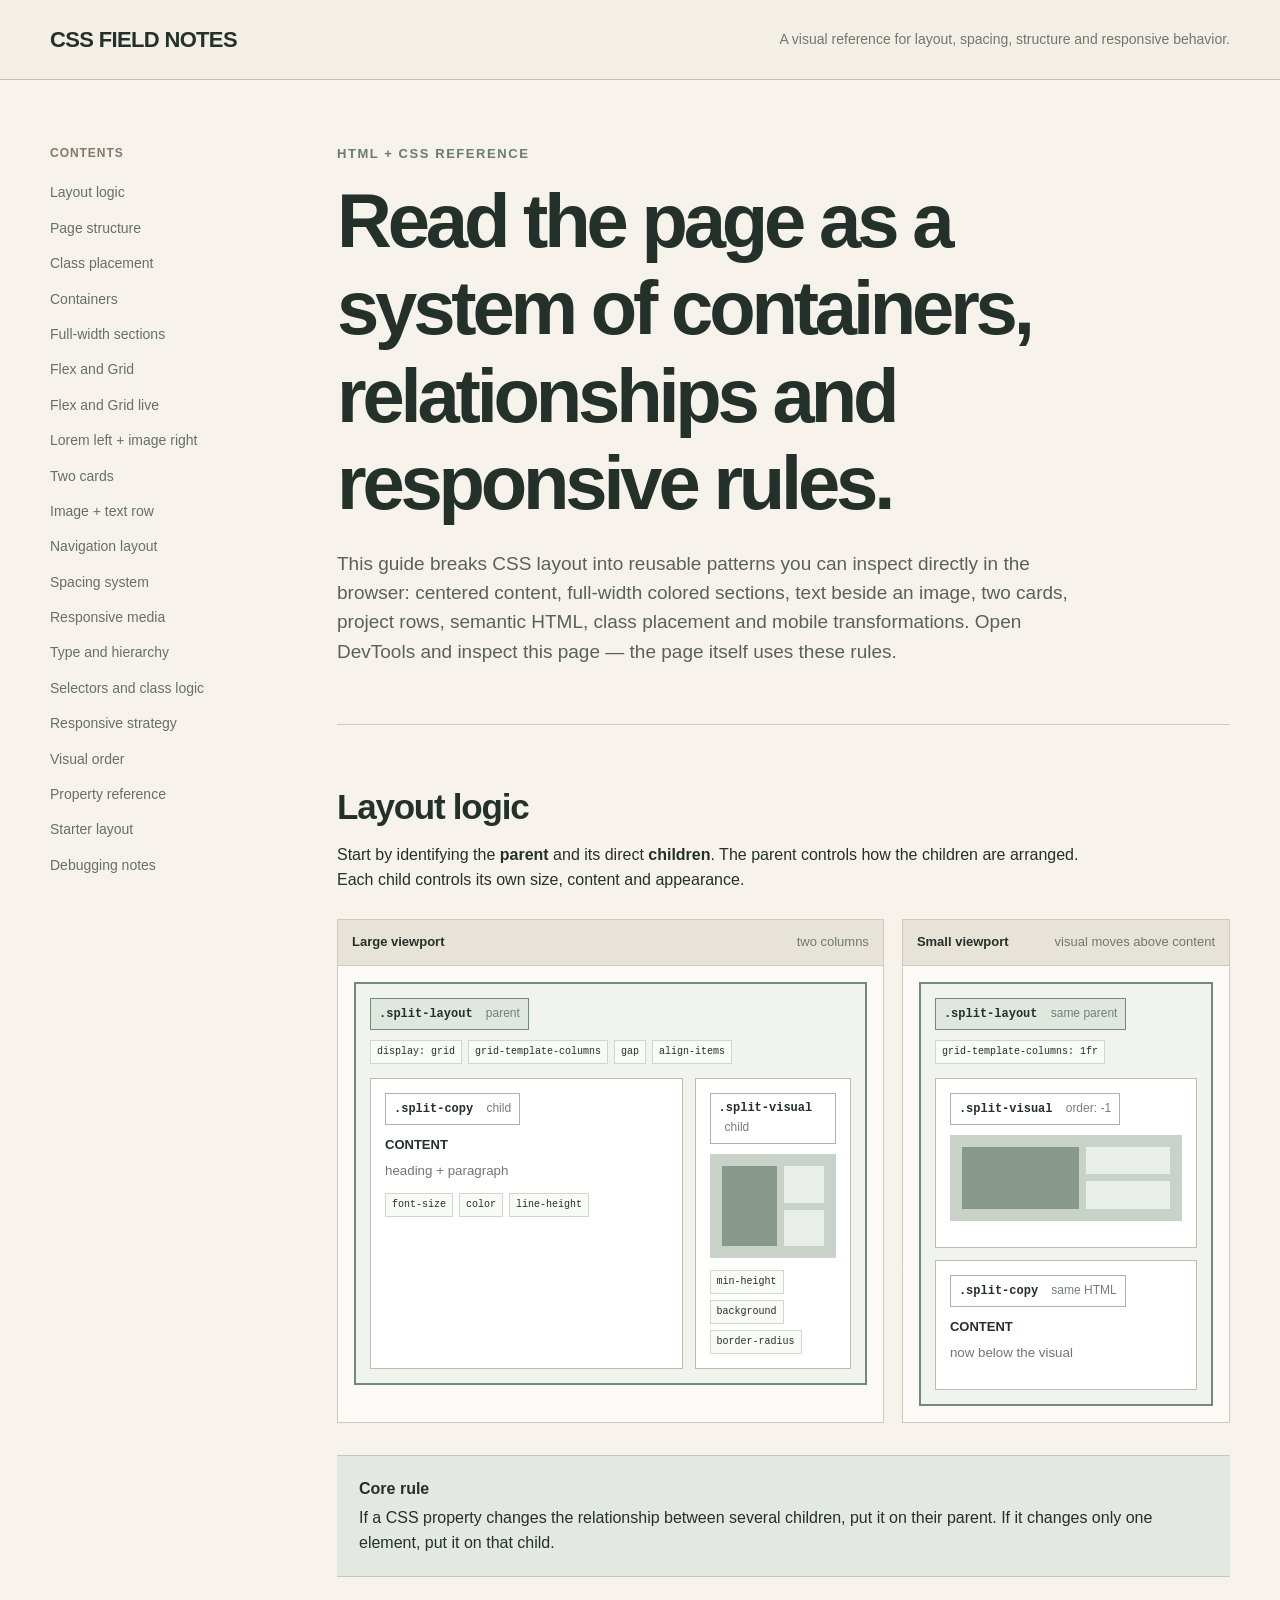
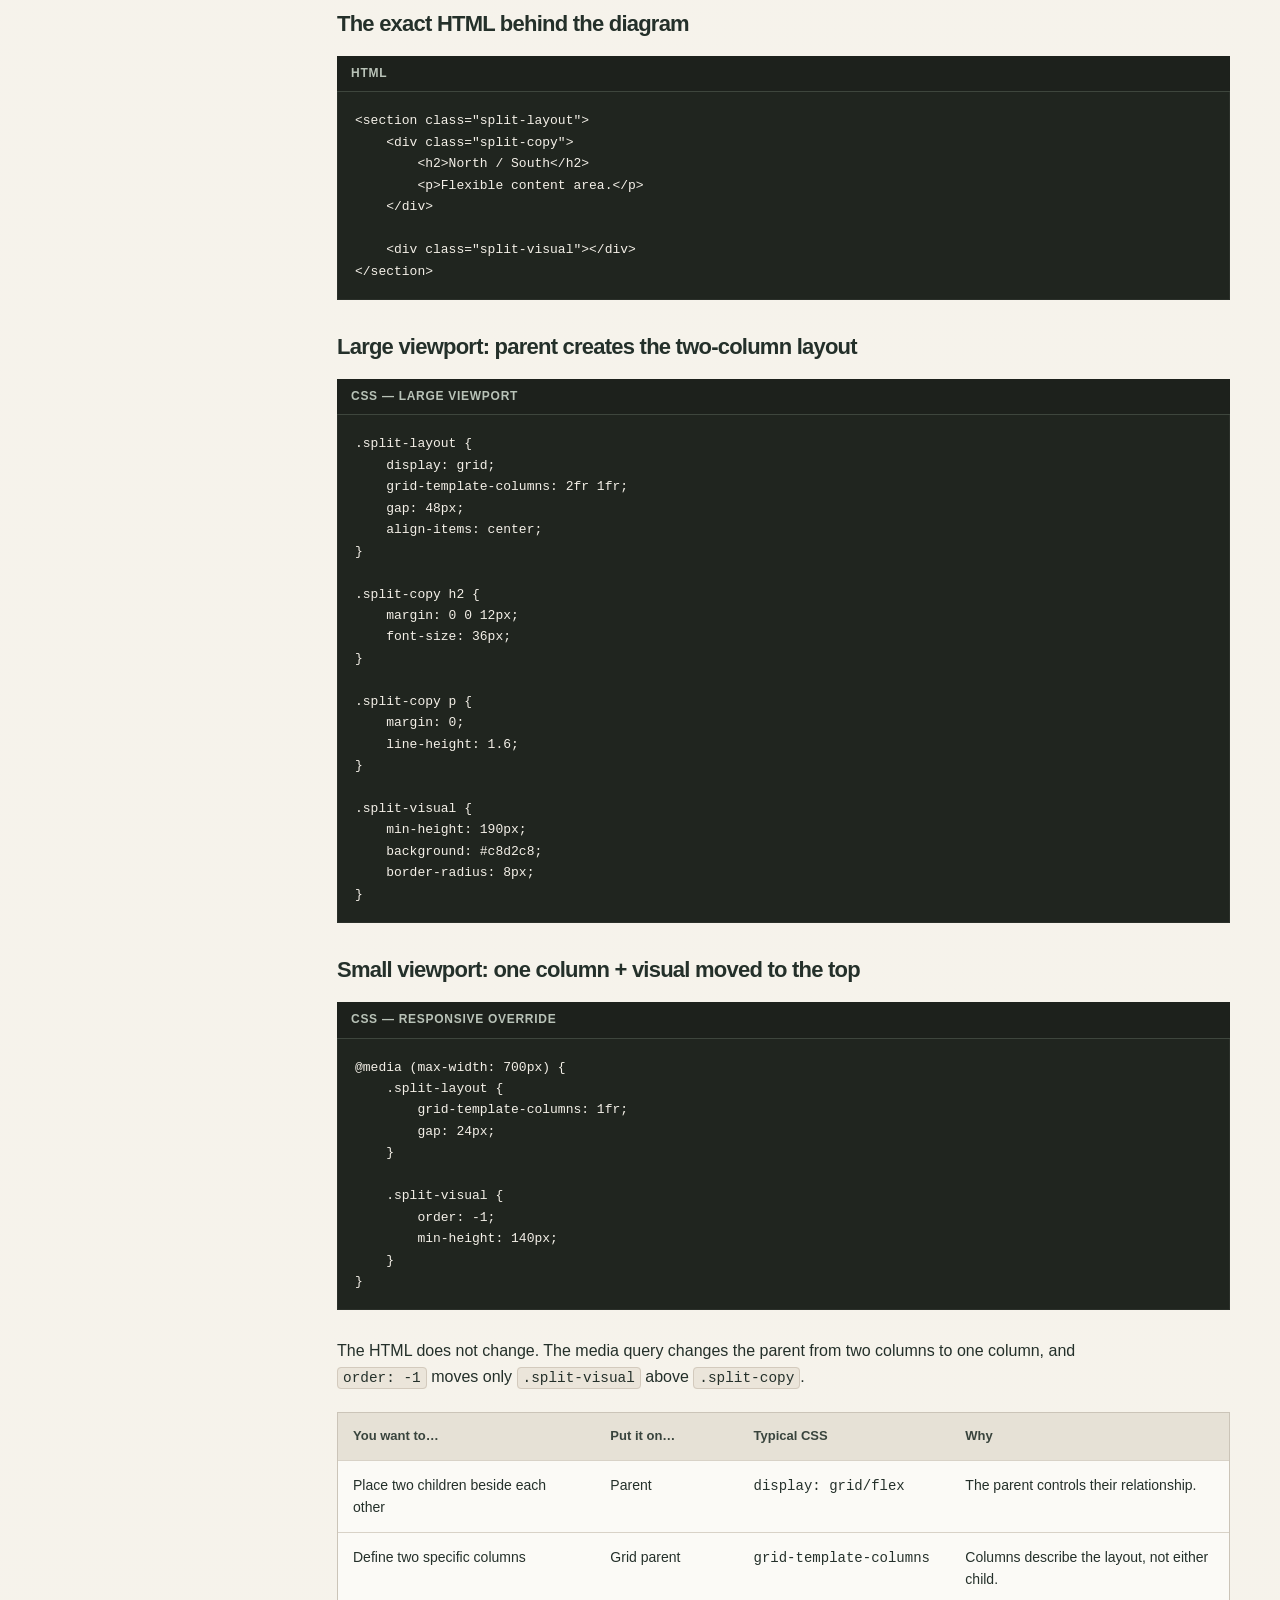
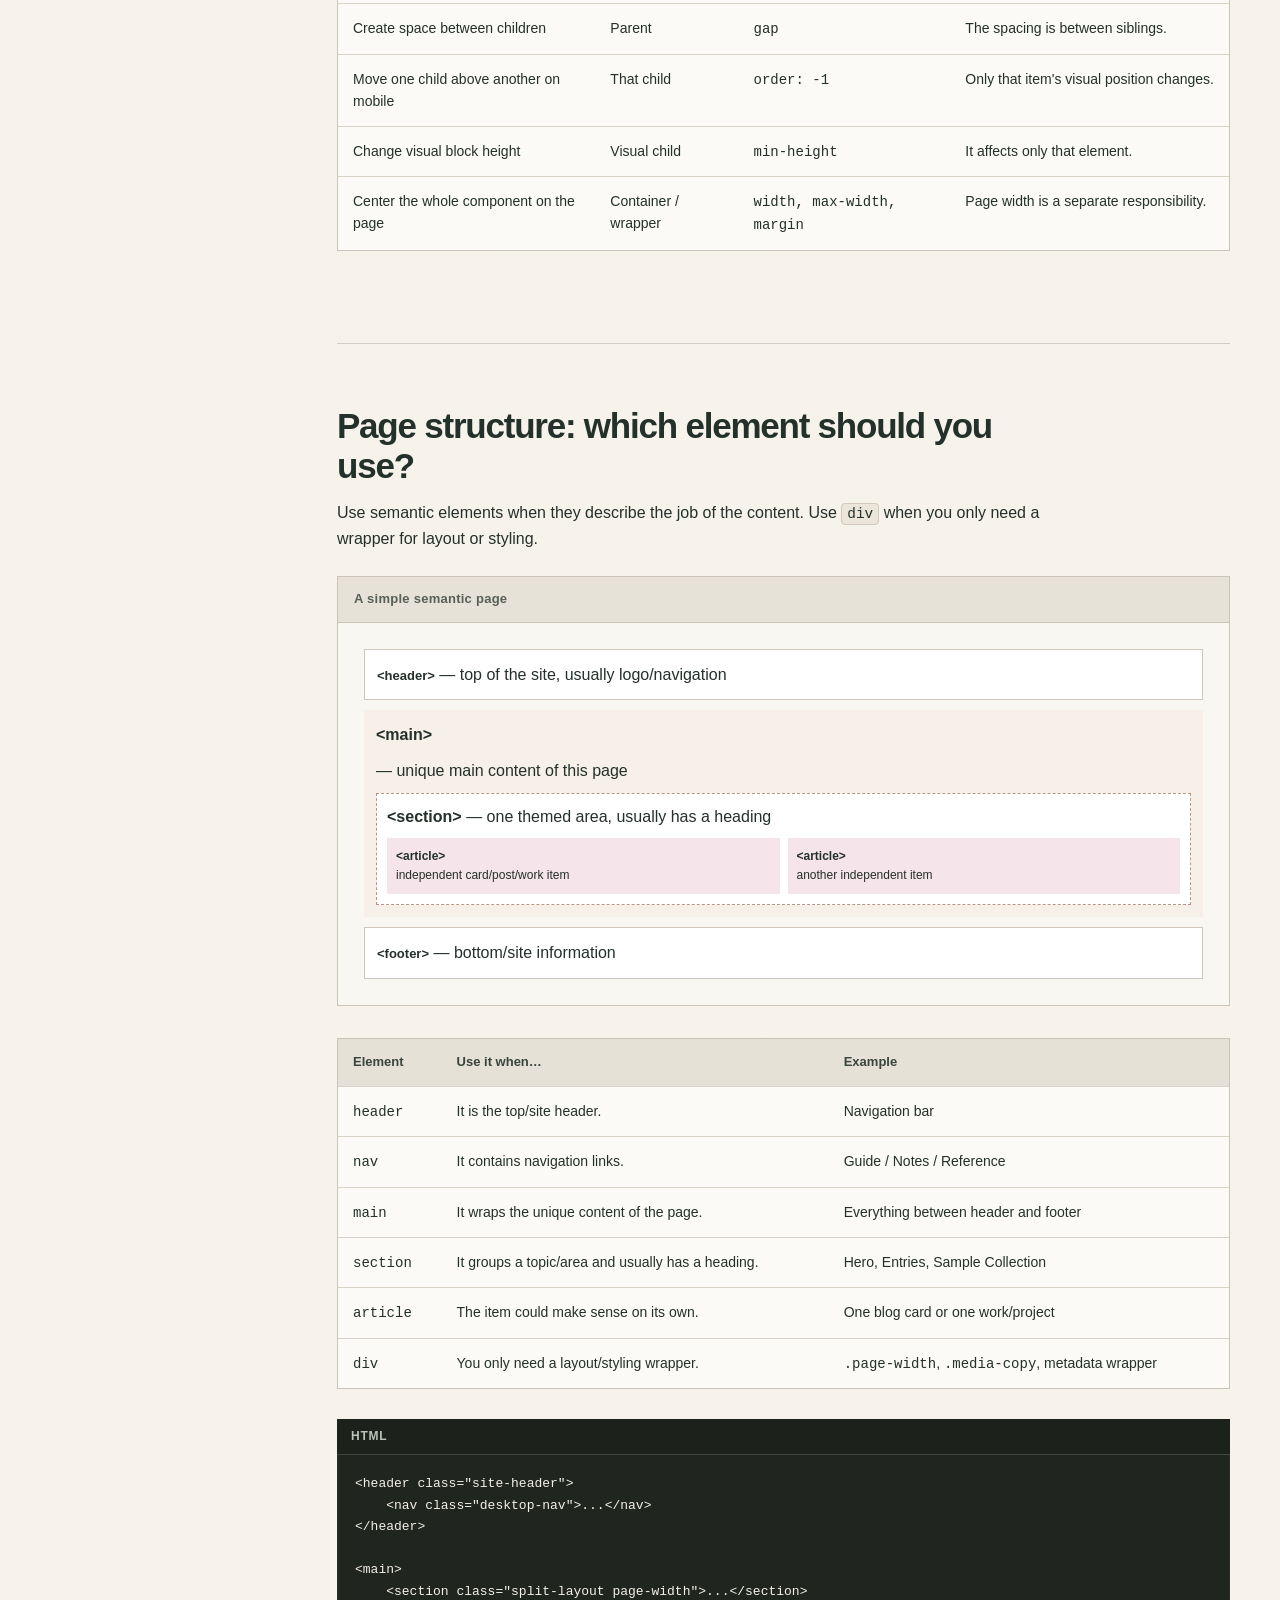
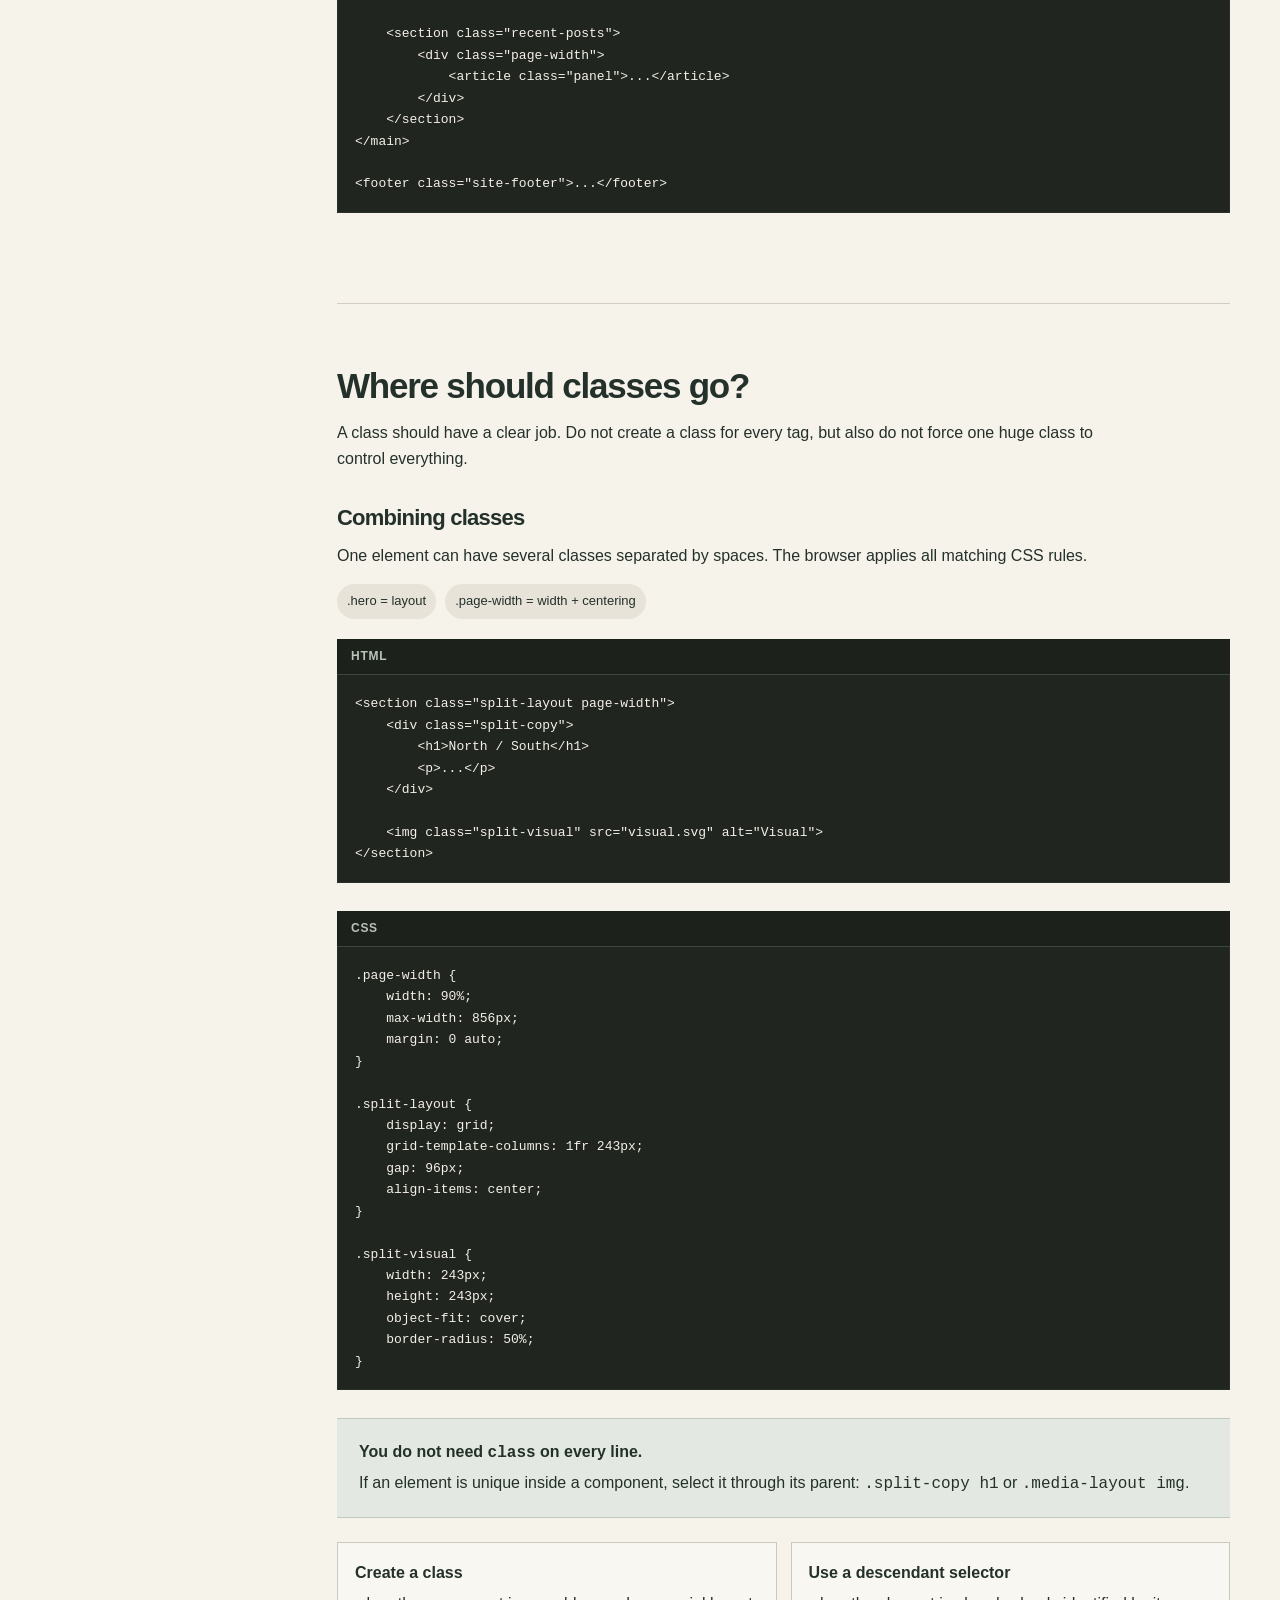
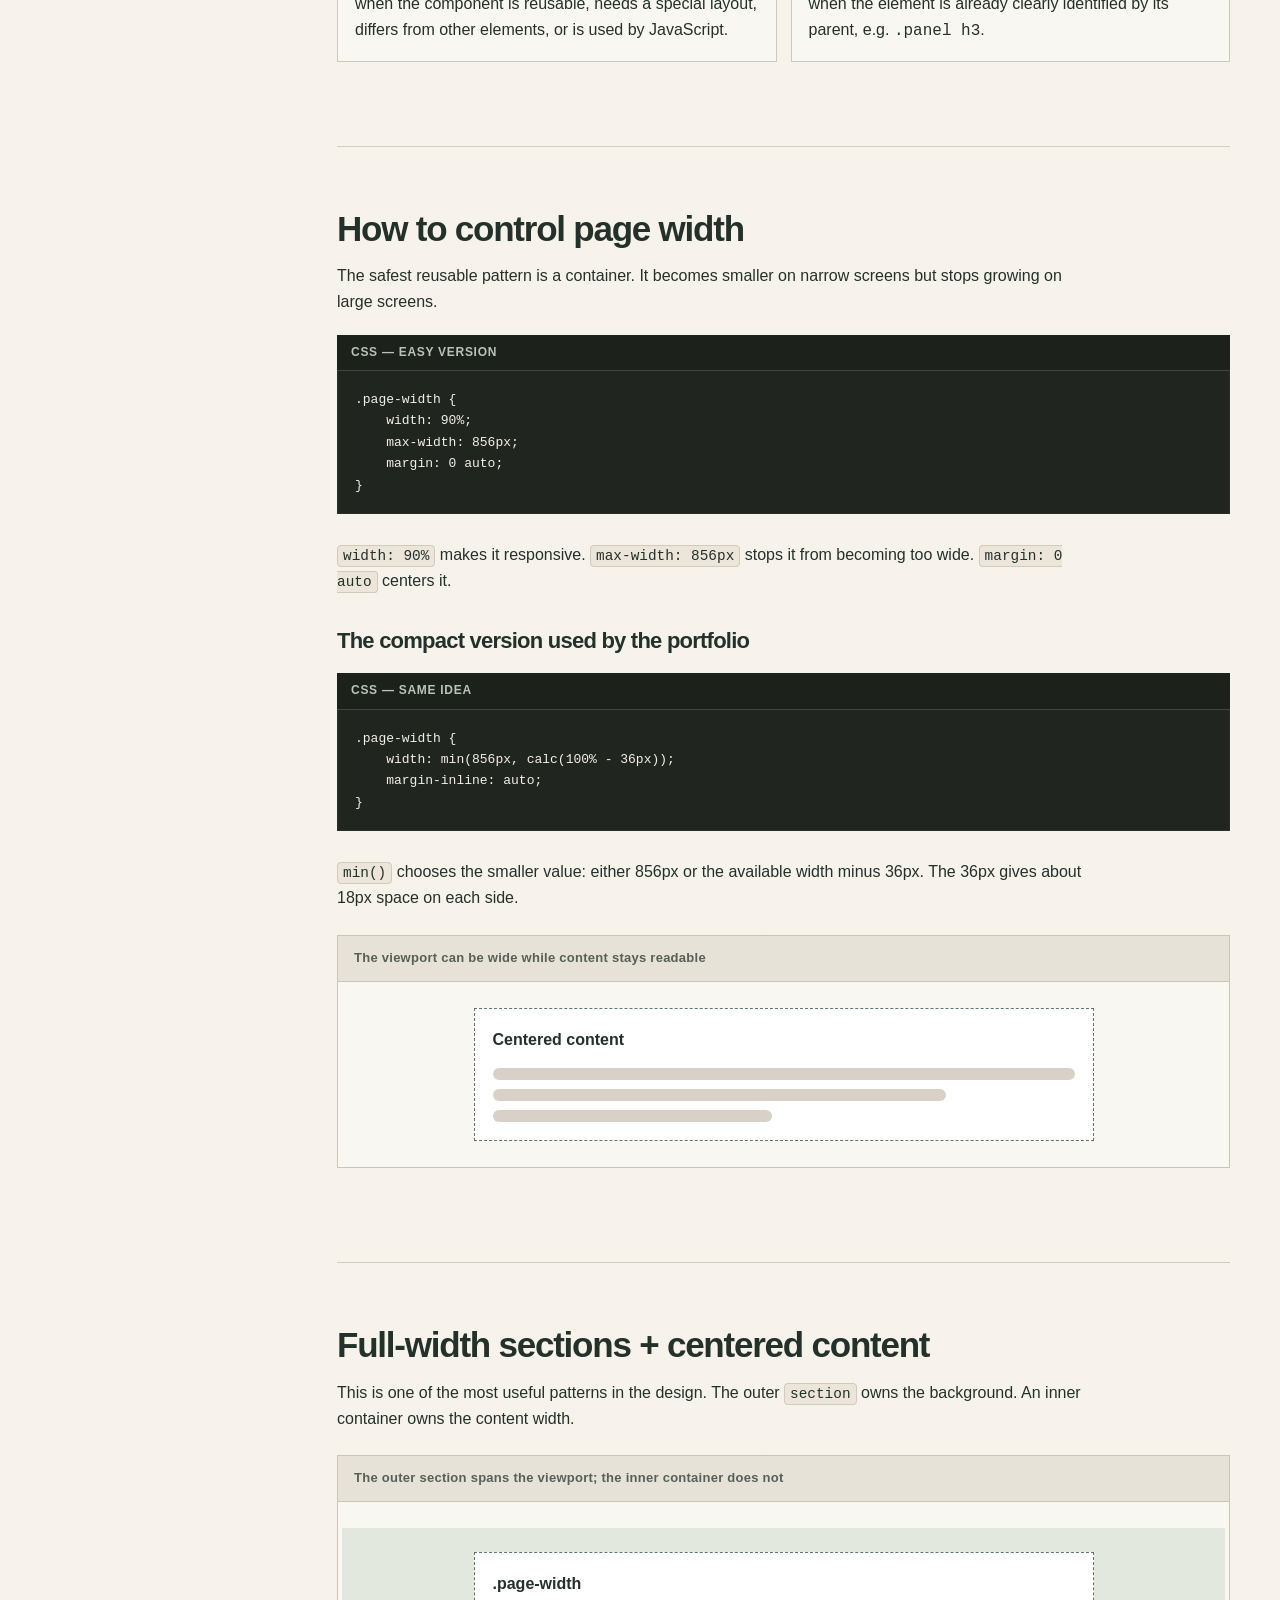
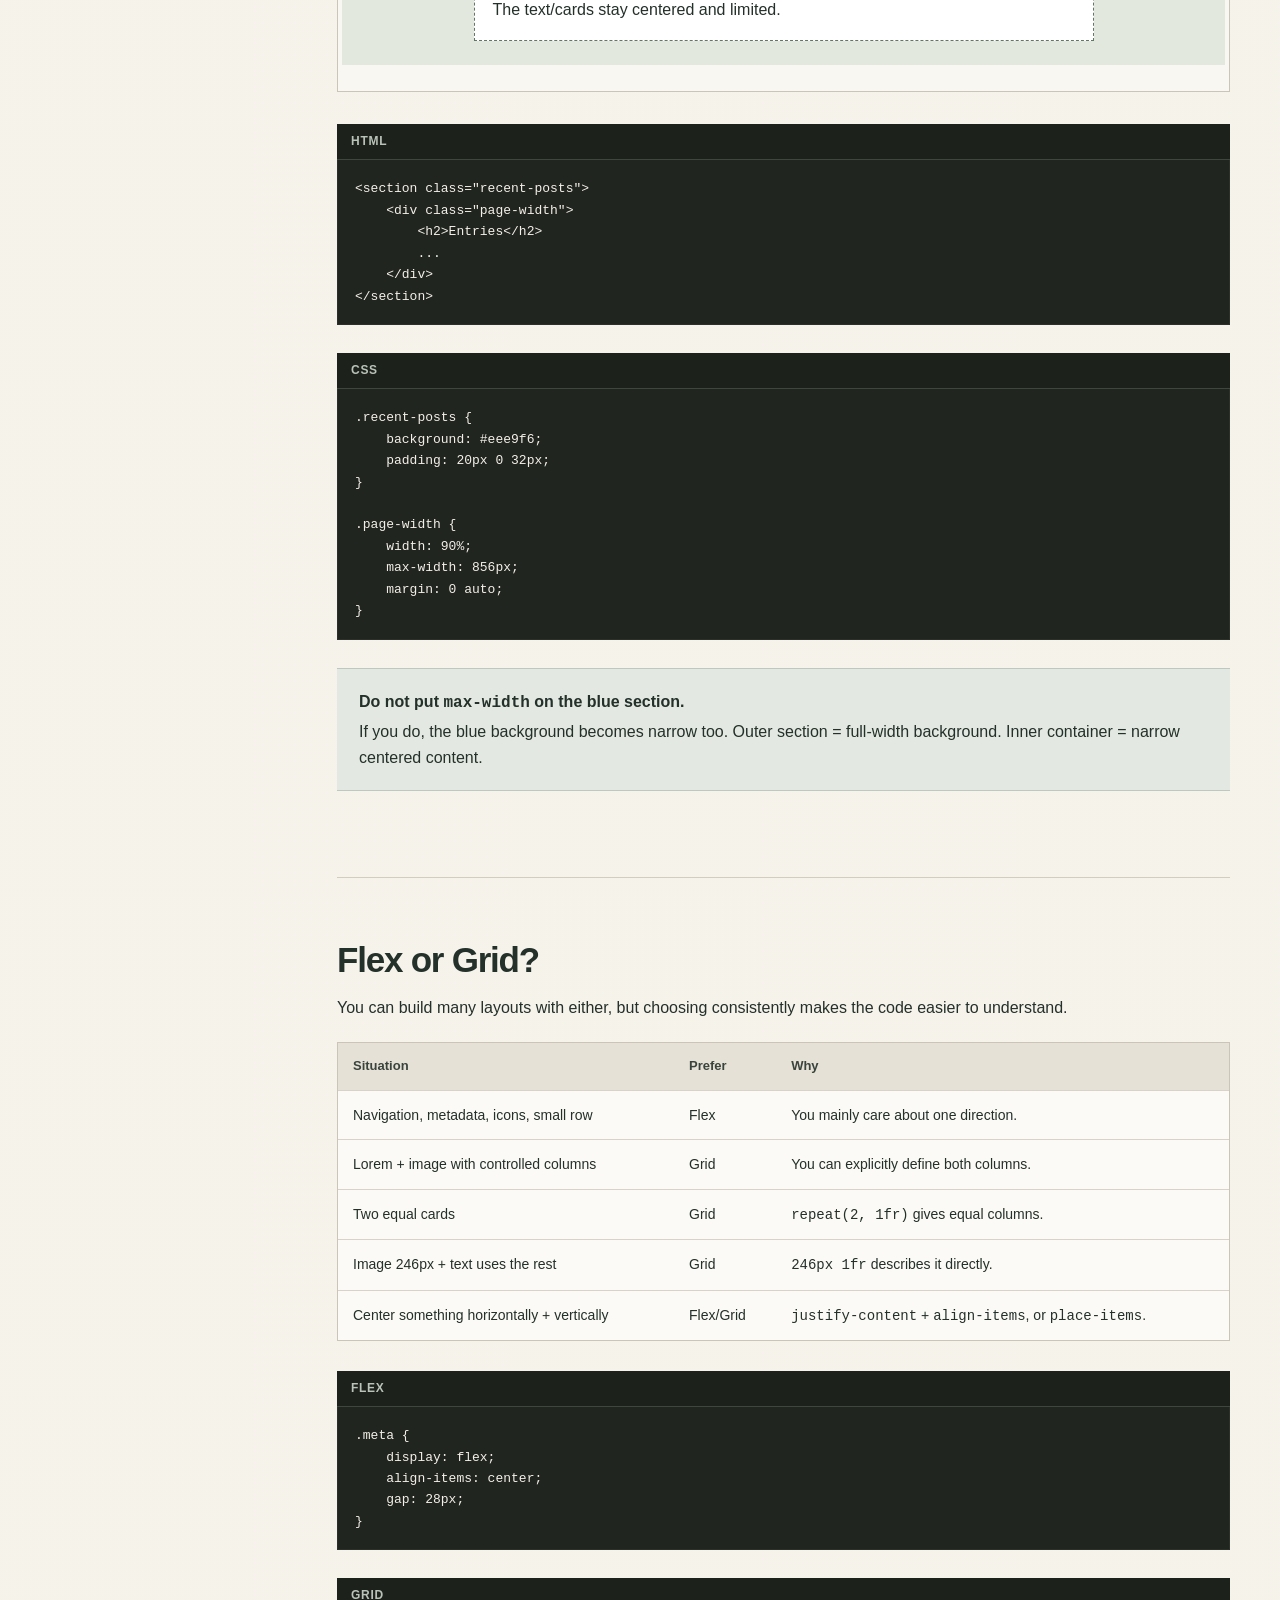
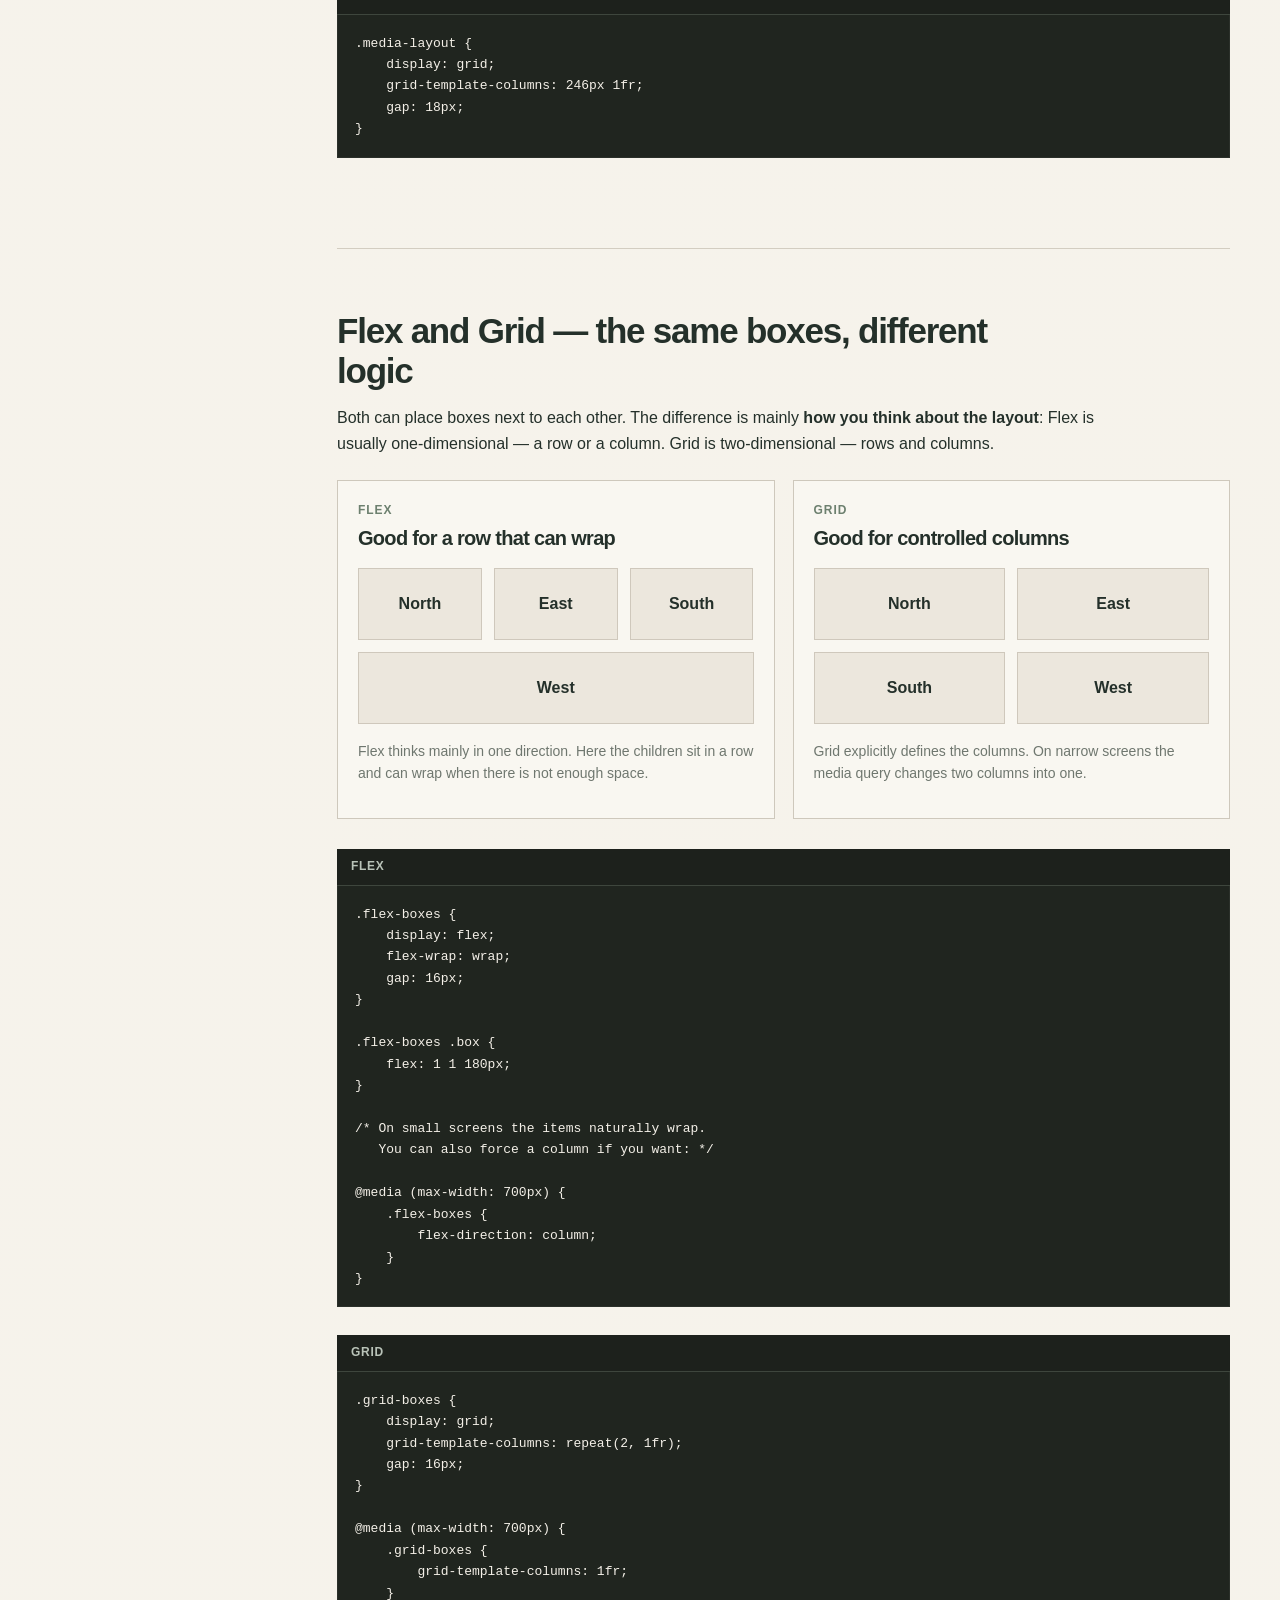
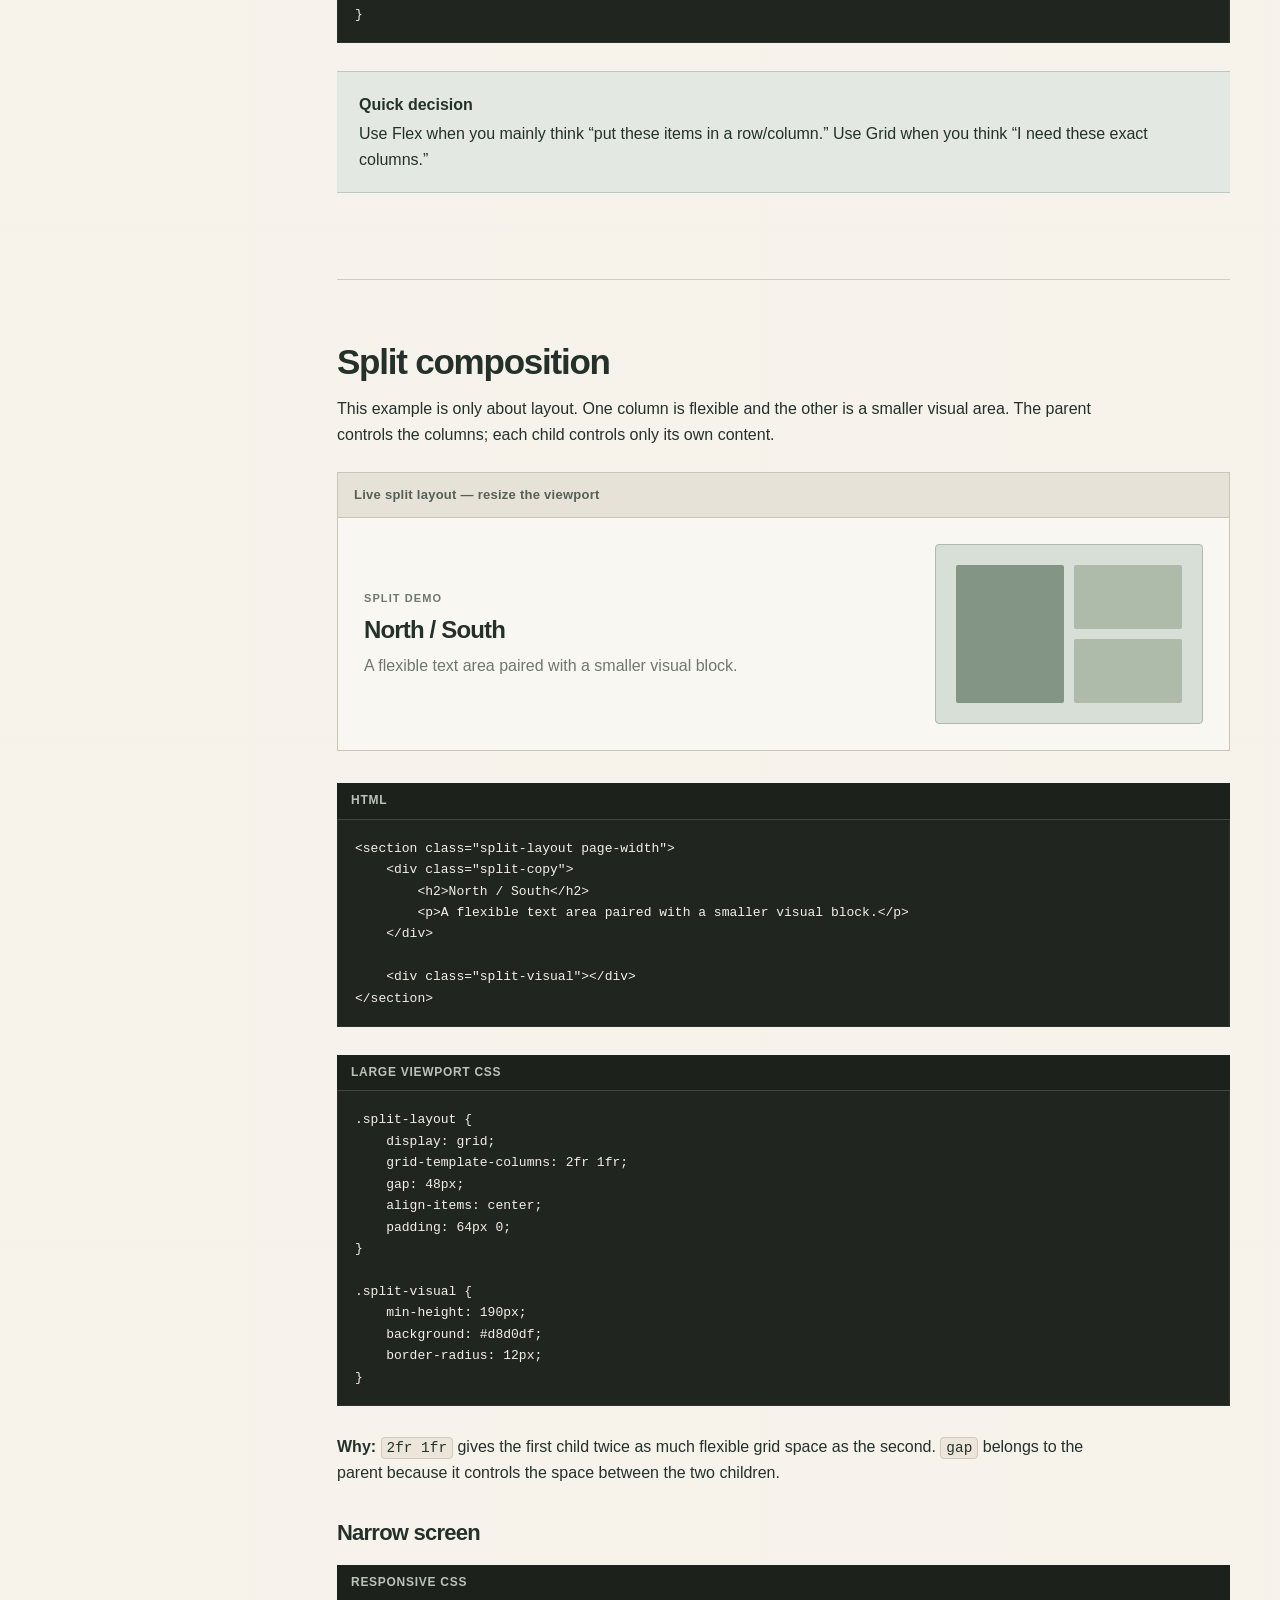
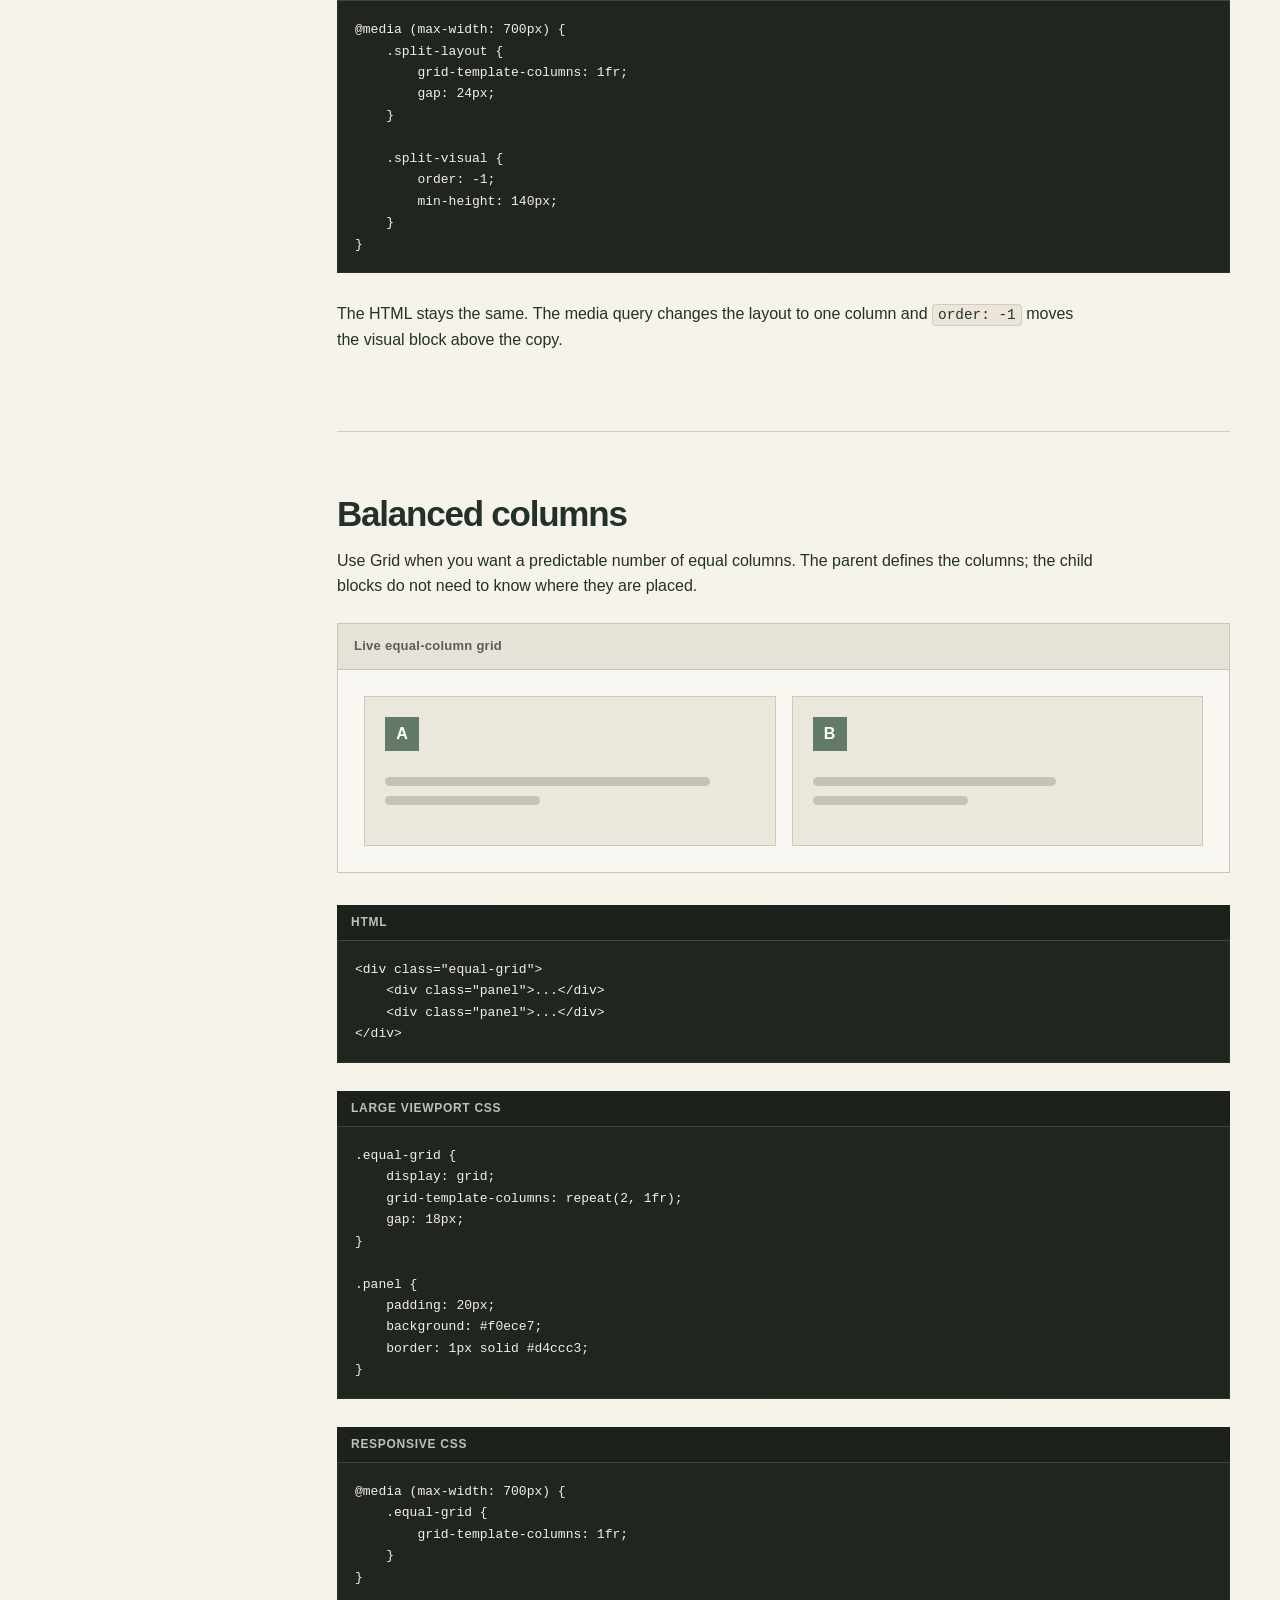
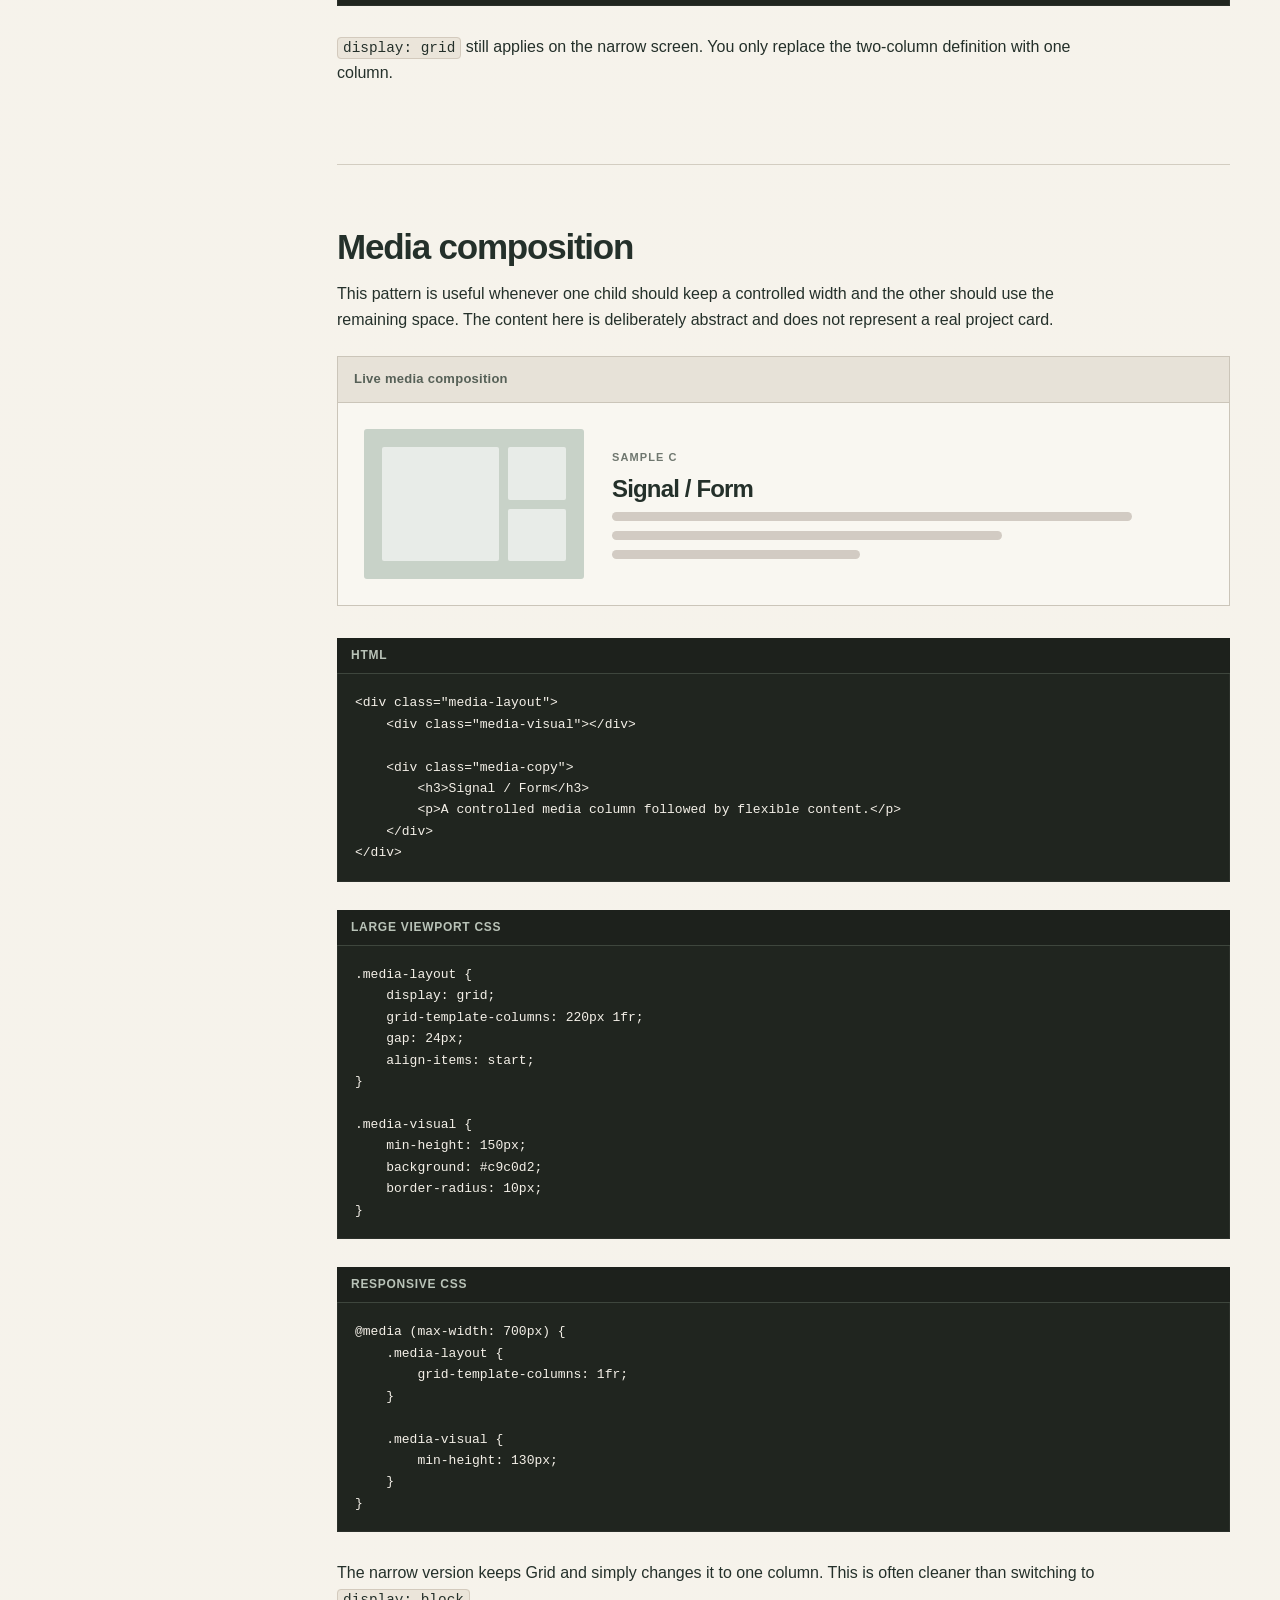
==== commit 29f2605d: "Add files via upload" ====
--- a/index.html
+++ b/index.html
@@ -1275,6 +1275,175 @@
 
     .property-groups {
         grid-template-columns: 1fr;
+    }
+}
+
+
+/* ---------- CLASS / PARENT / CHILD MAP ---------- */
+.class-layout-map {
+    display: grid;
+    grid-template-columns: 1.25fr .75fr;
+    gap: 18px;
+    margin: 26px 0 32px;
+}
+
+.map-panel {
+    min-width: 0;
+    border: 1px solid var(--line);
+    background: var(--surface);
+}
+
+.map-heading {
+    padding: 12px 14px;
+    display: flex;
+    justify-content: space-between;
+    gap: 12px;
+    border-bottom: 1px solid var(--line);
+    background: #e8e3d8;
+    font-size: 13px;
+}
+
+.map-heading span {
+    color: var(--muted);
+}
+
+.map-parent {
+    margin: 16px;
+    padding: 14px;
+    border: 2px solid #75897a;
+    background: #f1f4ee;
+}
+
+.class-tag {
+    width: fit-content;
+    max-width: 100%;
+    margin-bottom: 10px;
+    padding: 5px 8px;
+    border: 1px solid #a9b4aa;
+    background: #fff;
+    font-family: "SFMono-Regular", Consolas, monospace;
+    font-size: 12px;
+    font-weight: 700;
+}
+
+.class-tag span {
+    margin-left: 6px;
+    color: #738078;
+    font-family: Helvetica, Arial, sans-serif;
+    font-weight: 500;
+}
+
+.parent-tag {
+    border-color: #75897a;
+    background: #dfe7df;
+}
+
+.parent-properties,
+.child-properties {
+    display: flex;
+    flex-wrap: wrap;
+    gap: 6px;
+}
+
+.parent-properties {
+    margin-bottom: 14px;
+}
+
+.parent-properties code,
+.child-properties code {
+    padding: 3px 6px;
+    border: 1px solid #d1d6ce;
+    background: #f8faf6;
+    font-size: 10px;
+}
+
+.map-desktop-layout {
+    display: grid;
+    grid-template-columns: 2fr 1fr;
+    gap: 12px;
+    align-items: stretch;
+}
+
+.map-mobile-layout {
+    display: grid;
+    grid-template-columns: 1fr;
+    gap: 12px;
+}
+
+.map-child {
+    min-width: 0;
+    padding: 14px;
+    border: 1px solid #bbbdb5;
+    background: #fff;
+}
+
+.map-child strong {
+    display: block;
+    margin-bottom: 4px;
+    font-size: 13px;
+}
+
+.map-child small {
+    display: block;
+    margin-bottom: 12px;
+    color: var(--muted);
+}
+
+.abstract-map-visual {
+    min-height: 104px;
+    margin: 8px 0 12px;
+    padding: 12px;
+    display: grid;
+    grid-template-columns: 1.4fr 1fr;
+    grid-template-rows: 1fr 1fr;
+    gap: 7px;
+    background: #c8d2c8;
+}
+
+.abstract-map-visual i {
+    display: block;
+    background: rgba(255,255,255,.62);
+}
+
+.abstract-map-visual i:first-child {
+    grid-row: 1 / 3;
+    background: #87998a;
+}
+
+.abstract-map-visual.compact {
+    min-height: 86px;
+}
+
+.mobile-map-panel .visual-child {
+    order: -1;
+}
+
+@media (max-width: 820px) {
+    .class-layout-map {
+        grid-template-columns: 1fr;
+    }
+}
+
+@media (max-width: 700px) {
+    .map-desktop-layout {
+        grid-template-columns: 1fr;
+    }
+
+    .map-desktop-layout .visual-child {
+        order: -1;
+    }
+
+    .map-heading {
+        align-items: flex-start;
+        flex-direction: column;
+        gap: 3px;
+    }
+}
+
+
+@media (max-width: 700px) {
+    .split-demo .shape-visual {
+        order: -1;
     }
 }
 
@@ -1353,43 +1522,209 @@
         </section>
 
         <section class="guide-section" id="mental-model">
-            <h2>The mental model</h2>
-            <p>Before writing CSS, identify the <strong>parent</strong> and its <strong>children</strong>. Layout properties normally belong to the parent. Properties that change one item normally belong to that item.</p>
-
-            <div class="demo">
-                <p class="demo-title">The parent defines the relationship</p>
-                <div class="demo-body">
-                    <div class="parent-demo">
-                        <span>.hero — parent</span>
-                        <div class="parent-children">
-                            <div class="child-demo"><strong>.split-copy</strong><br>text child</div>
-                            <div class="child-demo"><strong>.split-visual</strong><br>image child</div>
+            <h2>Layout logic</h2>
+            <p>
+                Start by identifying the <strong>parent</strong> and its direct <strong>children</strong>.
+                The parent controls how the children are arranged. Each child controls its own size, content and appearance.
+            </p>
+
+            <div class="class-layout-map">
+                <div class="map-panel">
+                    <div class="map-heading">
+                        <strong>Large viewport</strong>
+                        <span>two columns</span>
+                    </div>
+
+                    <div class="map-parent">
+                        <div class="class-tag parent-tag">.split-layout <span>parent</span></div>
+                        <div class="parent-properties">
+                            <code>display: grid</code>
+                            <code>grid-template-columns</code>
+                            <code>gap</code>
+                            <code>align-items</code>
+                        </div>
+
+                        <div class="map-desktop-layout">
+                            <div class="map-child copy-child">
+                                <div class="class-tag">.split-copy <span>child</span></div>
+                                <strong>CONTENT</strong>
+                                <small>heading + paragraph</small>
+                                <div class="child-properties">
+                                    <code>font-size</code>
+                                    <code>color</code>
+                                    <code>line-height</code>
+                                </div>
+                            </div>
+
+                            <div class="map-child visual-child">
+                                <div class="class-tag">.split-visual <span>child</span></div>
+                                <div class="abstract-map-visual">
+                                    <i></i><i></i><i></i>
+                                </div>
+                                <div class="child-properties">
+                                    <code>min-height</code>
+                                    <code>background</code>
+                                    <code>border-radius</code>
+                                </div>
+                            </div>
                         </div>
                     </div>
                 </div>
+
+                <div class="map-panel mobile-map-panel">
+                    <div class="map-heading">
+                        <strong>Small viewport</strong>
+                        <span>visual moves above content</span>
+                    </div>
+
+                    <div class="map-parent">
+                        <div class="class-tag parent-tag">.split-layout <span>same parent</span></div>
+                        <div class="parent-properties">
+                            <code>grid-template-columns: 1fr</code>
+                        </div>
+
+                        <div class="map-mobile-layout">
+                            <div class="map-child visual-child">
+                                <div class="class-tag">.split-visual <span>order: -1</span></div>
+                                <div class="abstract-map-visual compact">
+                                    <i></i><i></i><i></i>
+                                </div>
+                            </div>
+
+                            <div class="map-child copy-child">
+                                <div class="class-tag">.split-copy <span>same HTML</span></div>
+                                <strong>CONTENT</strong>
+                                <small>now below the visual</small>
+                            </div>
+                        </div>
+                    </div>
+                </div>
             </div>
 
             <div class="rule">
                 <strong>Core rule</strong>
-                Parent = layout of children. Child = appearance/size of itself. Container = width of the page. Media query = only the mobile changes.
-            </div>
+                If a CSS property changes the relationship between several children, put it on their parent.
+                If it changes only one element, put it on that child.
+            </div>
+
+            <h3>The exact HTML behind the diagram</h3>
+
+            <div class="code-block">
+                <div class="code-label">HTML</div>
+                <pre><code>&lt;section class=&quot;split-layout&quot;&gt;
+    &lt;div class=&quot;split-copy&quot;&gt;
+        &lt;h2&gt;North / South&lt;/h2&gt;
+        &lt;p&gt;Flexible content area.&lt;/p&gt;
+    &lt;/div&gt;
+
+    &lt;div class=&quot;split-visual&quot;&gt;&lt;/div&gt;
+&lt;/section&gt;</code></pre>
+            </div>
+
+            <h3>Large viewport: parent creates the two-column layout</h3>
+
+            <div class="code-block">
+                <div class="code-label">CSS — large viewport</div>
+                <pre><code>.split-layout {
+    display: grid;
+    grid-template-columns: 2fr 1fr;
+    gap: 48px;
+    align-items: center;
+}
+
+.split-copy h2 {
+    margin: 0 0 12px;
+    font-size: 36px;
+}
+
+.split-copy p {
+    margin: 0;
+    line-height: 1.6;
+}
+
+.split-visual {
+    min-height: 190px;
+    background: #c8d2c8;
+    border-radius: 8px;
+}</code></pre>
+            </div>
+
+            <h3>Small viewport: one column + visual moved to the top</h3>
+
+            <div class="code-block">
+                <div class="code-label">CSS — responsive override</div>
+                <pre><code>@media (max-width: 700px) {
+    .split-layout {
+        grid-template-columns: 1fr;
+        gap: 24px;
+    }
+
+    .split-visual {
+        order: -1;
+        min-height: 140px;
+    }
+}</code></pre>
+            </div>
+
+            <p>
+                The HTML does not change. The media query changes the parent from two columns to one column,
+                and <code class="inline-code">order: -1</code> moves only <code class="inline-code">.split-visual</code>
+                above <code class="inline-code">.split-copy</code>.
+            </p>
 
             <div class="table-wrap">
                 <table>
-                    <thead><tr><th>You want to…</th><th>Put it on…</th><th>Typical CSS</th></tr></thead>
+                    <thead>
+                        <tr>
+                            <th>You want to…</th>
+                            <th>Put it on…</th>
+                            <th>Typical CSS</th>
+                            <th>Why</th>
+                        </tr>
+                    </thead>
                     <tbody>
-                        <tr><td>Place two things beside each other</td><td>Their parent</td><td><code>display: flex/grid</code></td></tr>
-                        <tr><td>Create space between those things</td><td>Their parent</td><td><code>gap</code></td></tr>
-                        <tr><td>Center and limit page width</td><td>Container / wrapper</td><td><code>width, max-width, margin</code></td></tr>
-                        <tr><td>Change one image</td><td>Image or image class</td><td><code>width, height, object-fit</code></td></tr>
-                        <tr><td>Add space inside a card</td><td>The card</td><td><code>padding</code></td></tr>
-                        <tr><td>Add space outside a block</td><td>The block</td><td><code>margin</code></td></tr>
+                        <tr>
+                            <td>Place two children beside each other</td>
+                            <td>Parent</td>
+                            <td><code>display: grid/flex</code></td>
+                            <td>The parent controls their relationship.</td>
+                        </tr>
+                        <tr>
+                            <td>Define two specific columns</td>
+                            <td>Grid parent</td>
+                            <td><code>grid-template-columns</code></td>
+                            <td>Columns describe the layout, not either child.</td>
+                        </tr>
+                        <tr>
+                            <td>Create space between children</td>
+                            <td>Parent</td>
+                            <td><code>gap</code></td>
+                            <td>The spacing is between siblings.</td>
+                        </tr>
+                        <tr>
+                            <td>Move one child above another on mobile</td>
+                            <td>That child</td>
+                            <td><code>order: -1</code></td>
+                            <td>Only that item's visual position changes.</td>
+                        </tr>
+                        <tr>
+                            <td>Change visual block height</td>
+                            <td>Visual child</td>
+                            <td><code>min-height</code></td>
+                            <td>It affects only that element.</td>
+                        </tr>
+                        <tr>
+                            <td>Center the whole component on the page</td>
+                            <td>Container / wrapper</td>
+                            <td><code>width, max-width, margin</code></td>
+                            <td>Page width is a separate responsibility.</td>
+                        </tr>
                     </tbody>
                 </table>
             </div>
         </section>
 
-        <section class="guide-section" id="html-structure">
+<section class="guide-section" id="html-structure">
             <h2>Page structure: which element should you use?</h2>
             <p>Use semantic elements when they describe the job of the content. Use <code class="inline-code">div</code> when you only need a wrapper for layout or styling.</p>
 
@@ -1801,14 +2136,15 @@
     }
 
     .split-visual {
+        order: -1;
         min-height: 140px;
     }
 }</code></pre>
             </div>
 
             <p>
-                Nothing needs to be reversed here. The same HTML order is useful on both screen sizes,
-                so the media query only changes the column structure.
+                The HTML stays the same. The media query changes the layout to one column and
+                <code class="inline-code">order: -1</code> moves the visual block above the copy.
             </p>
         </section>
 
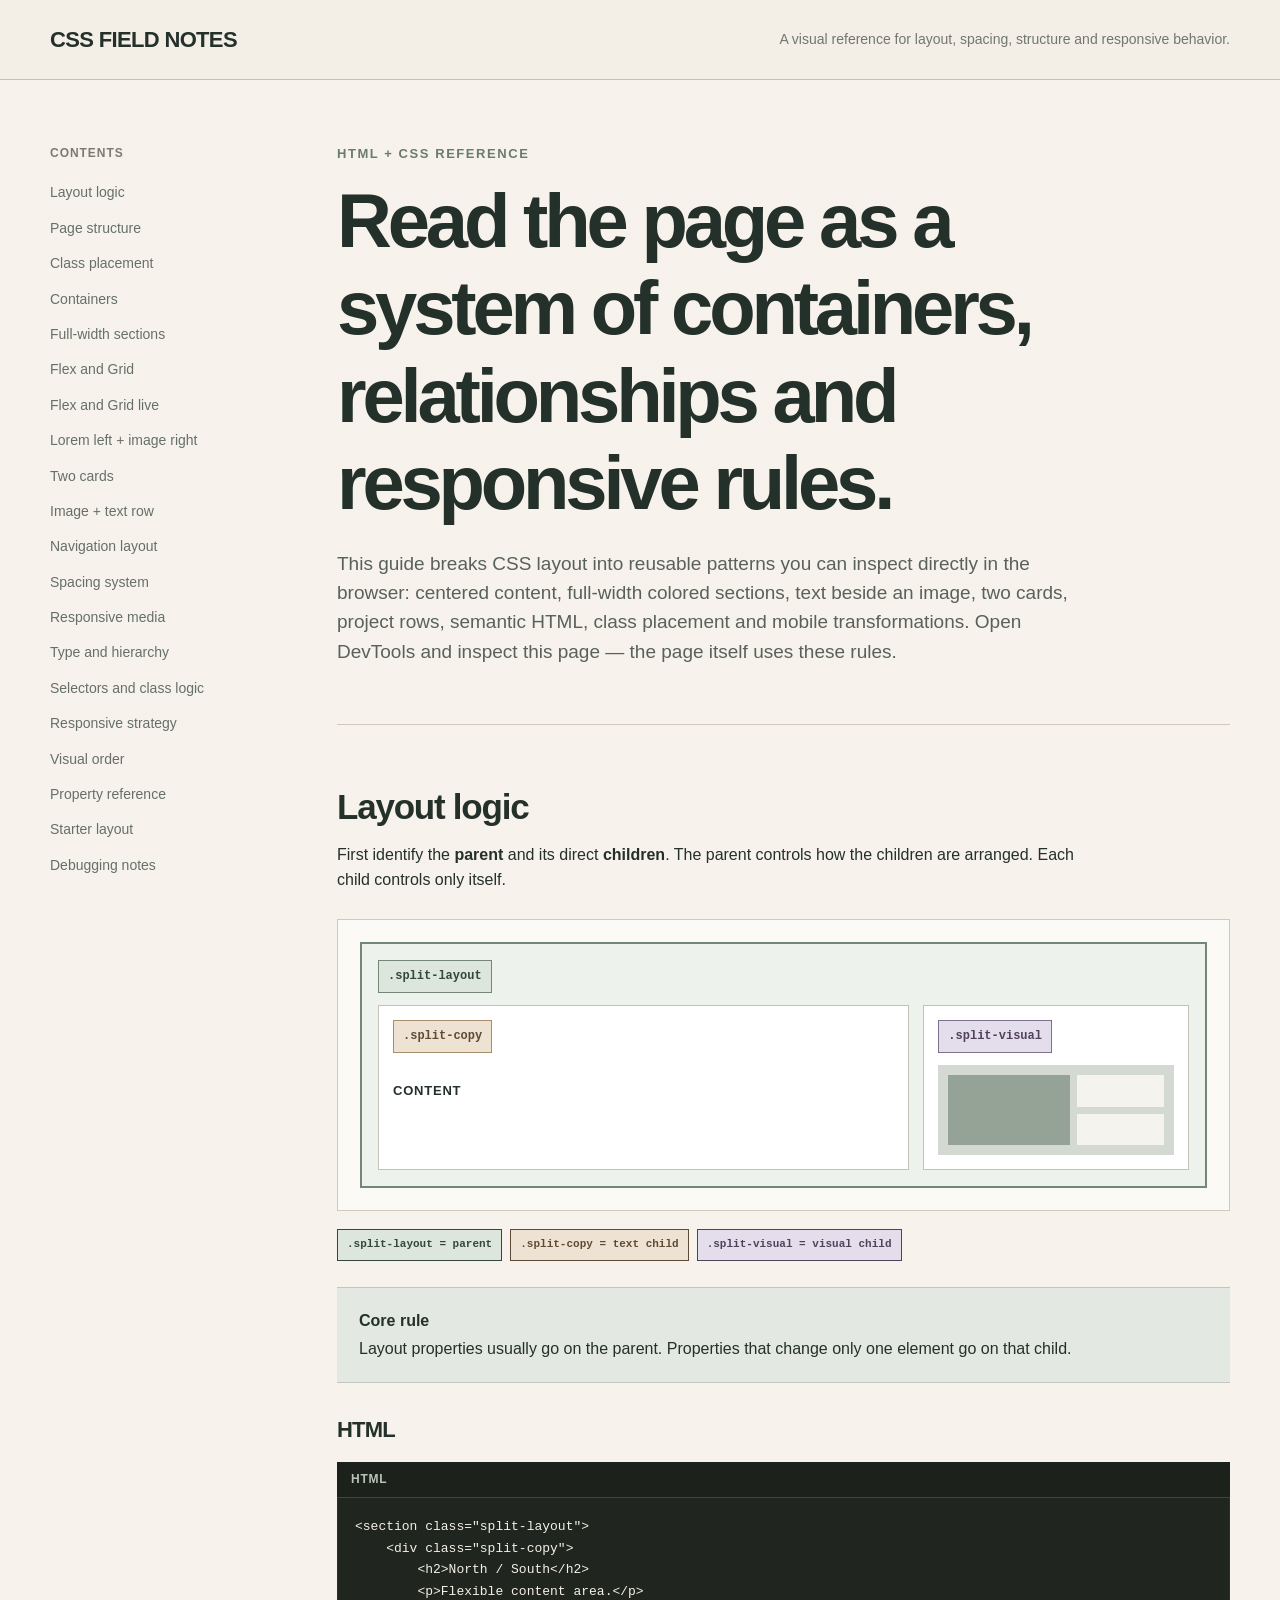
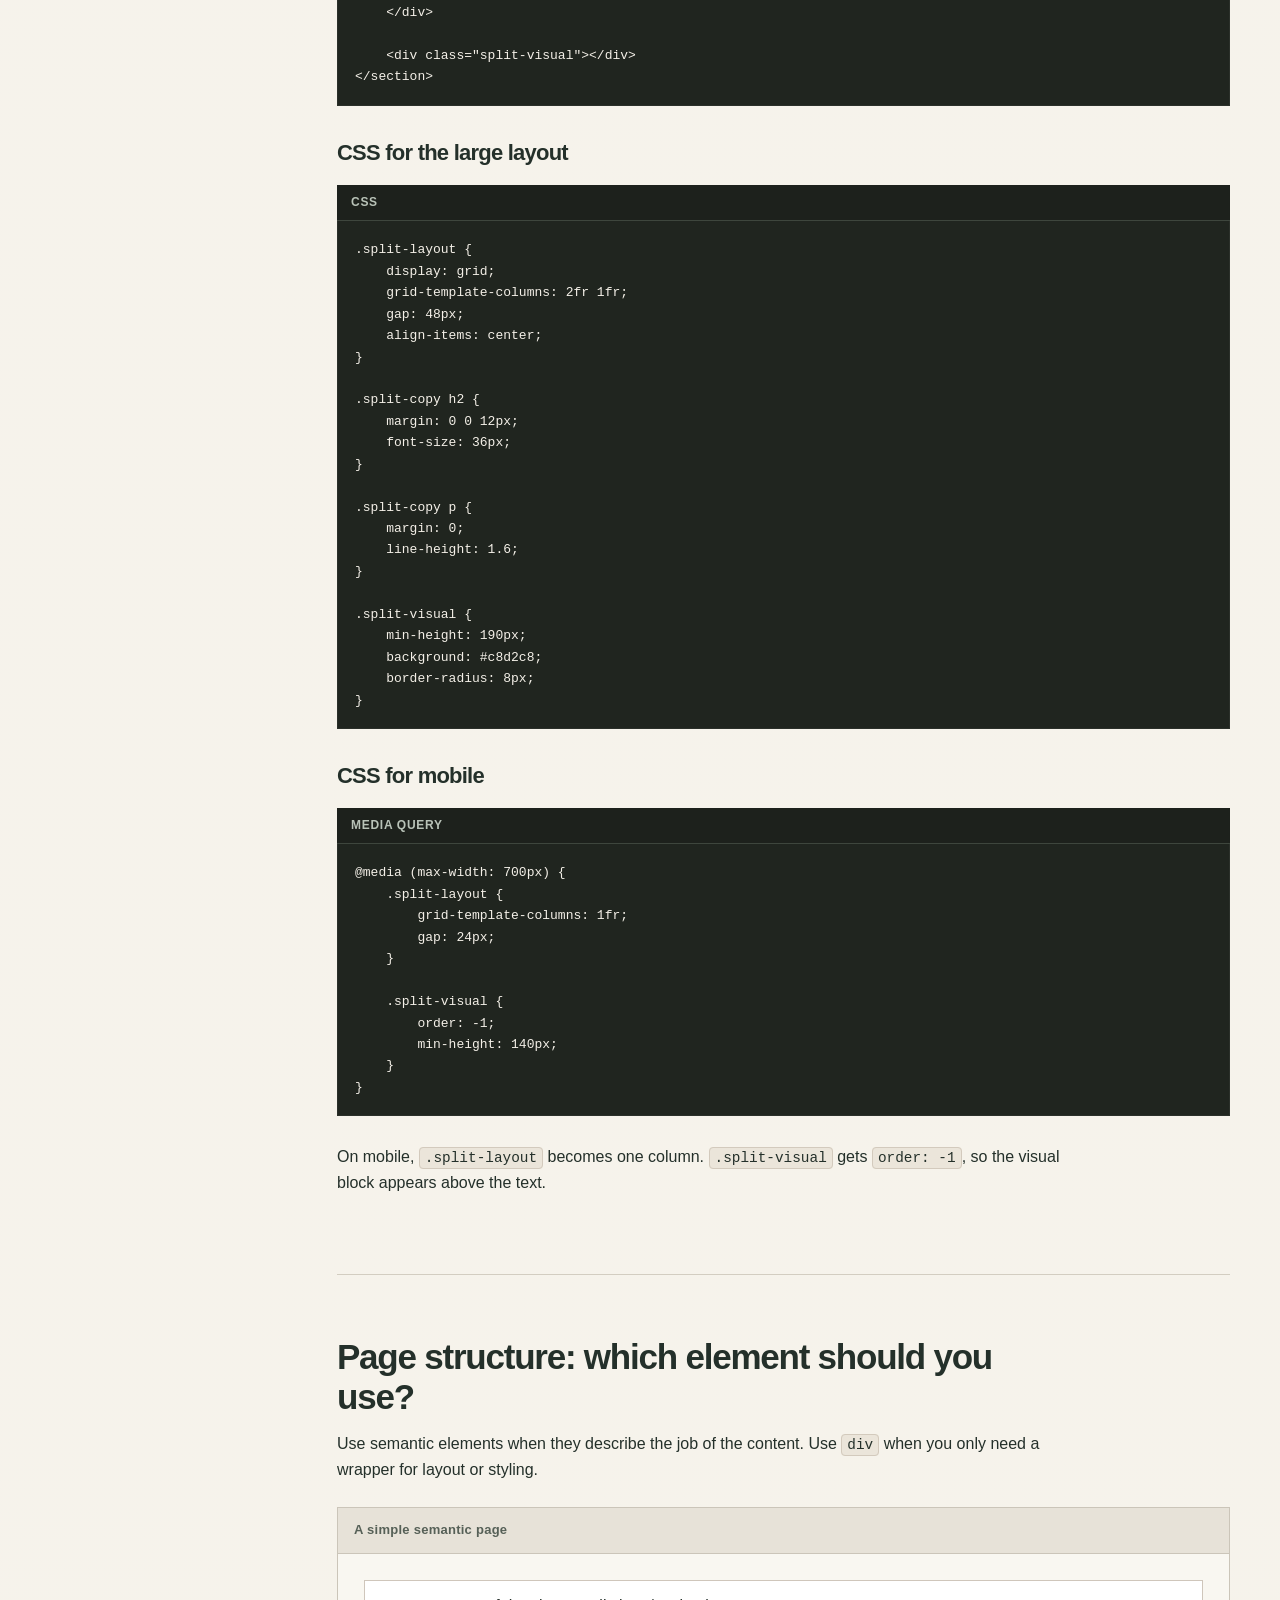
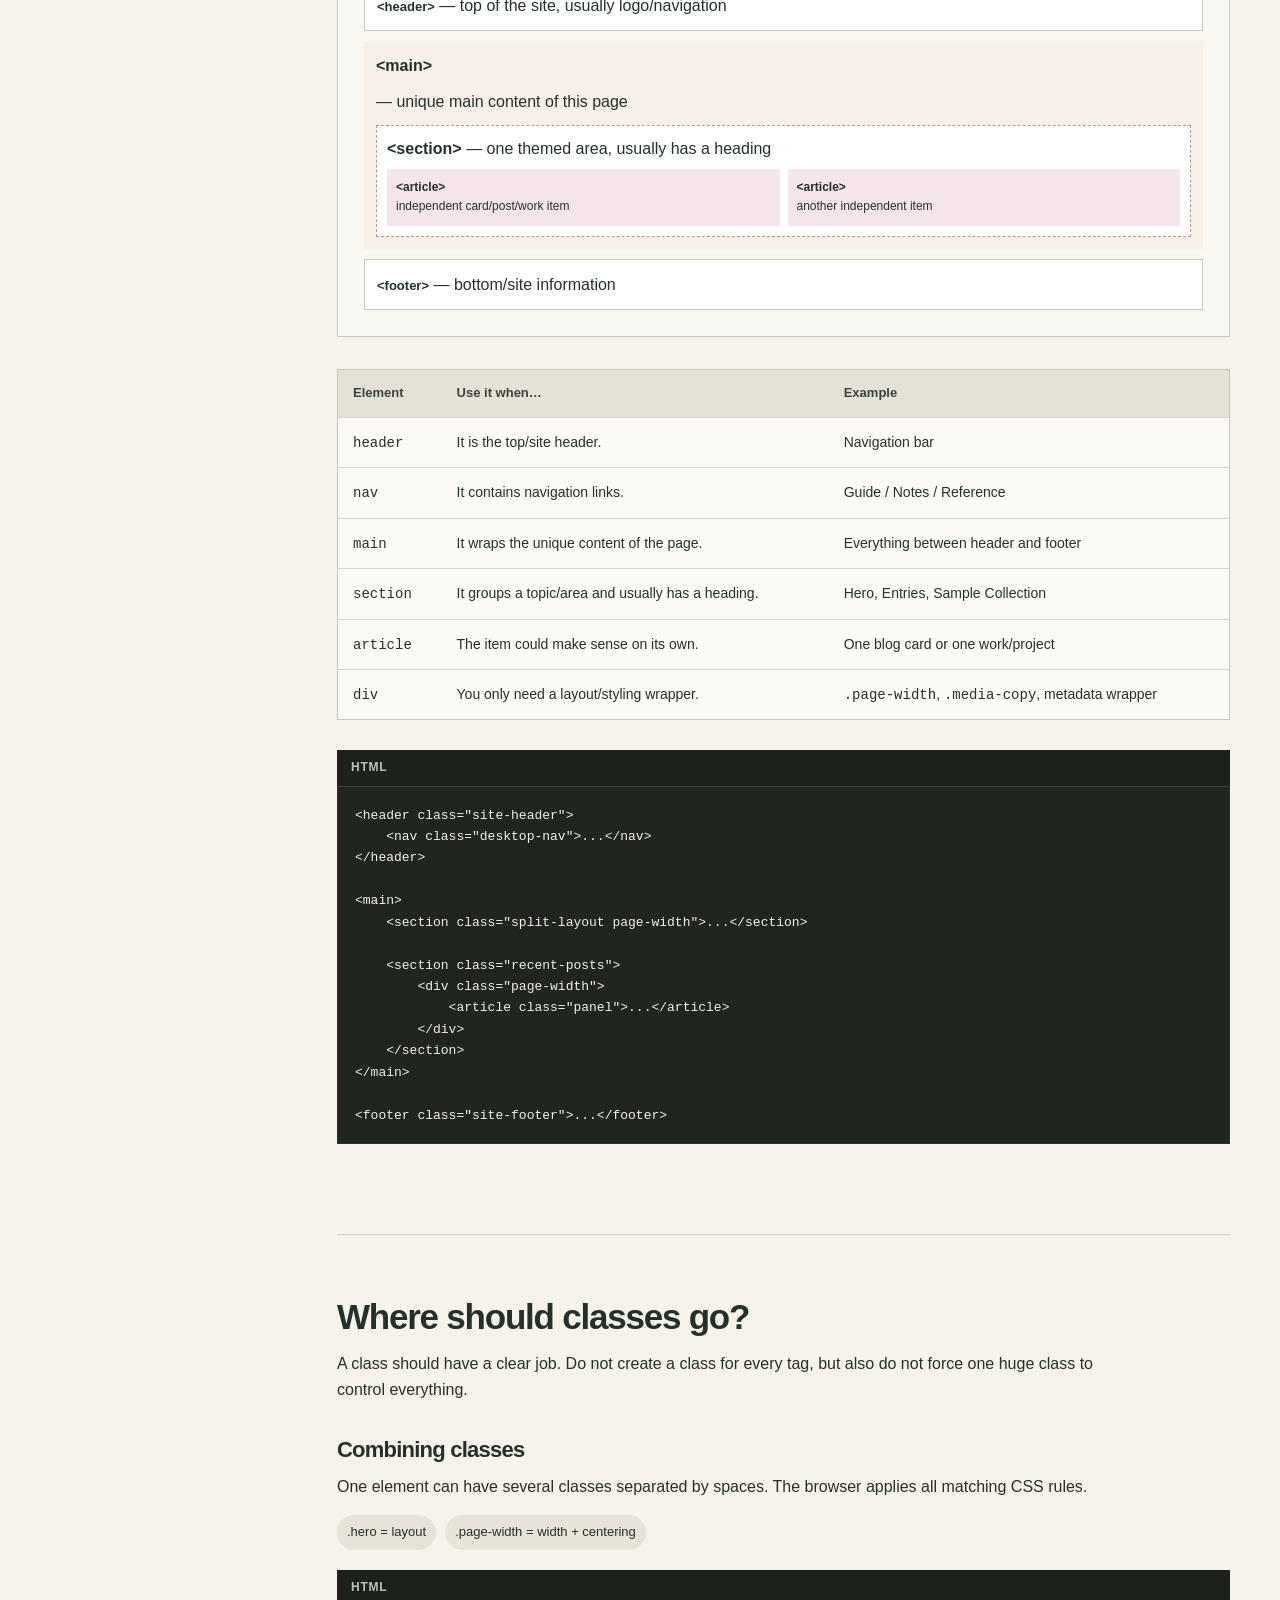
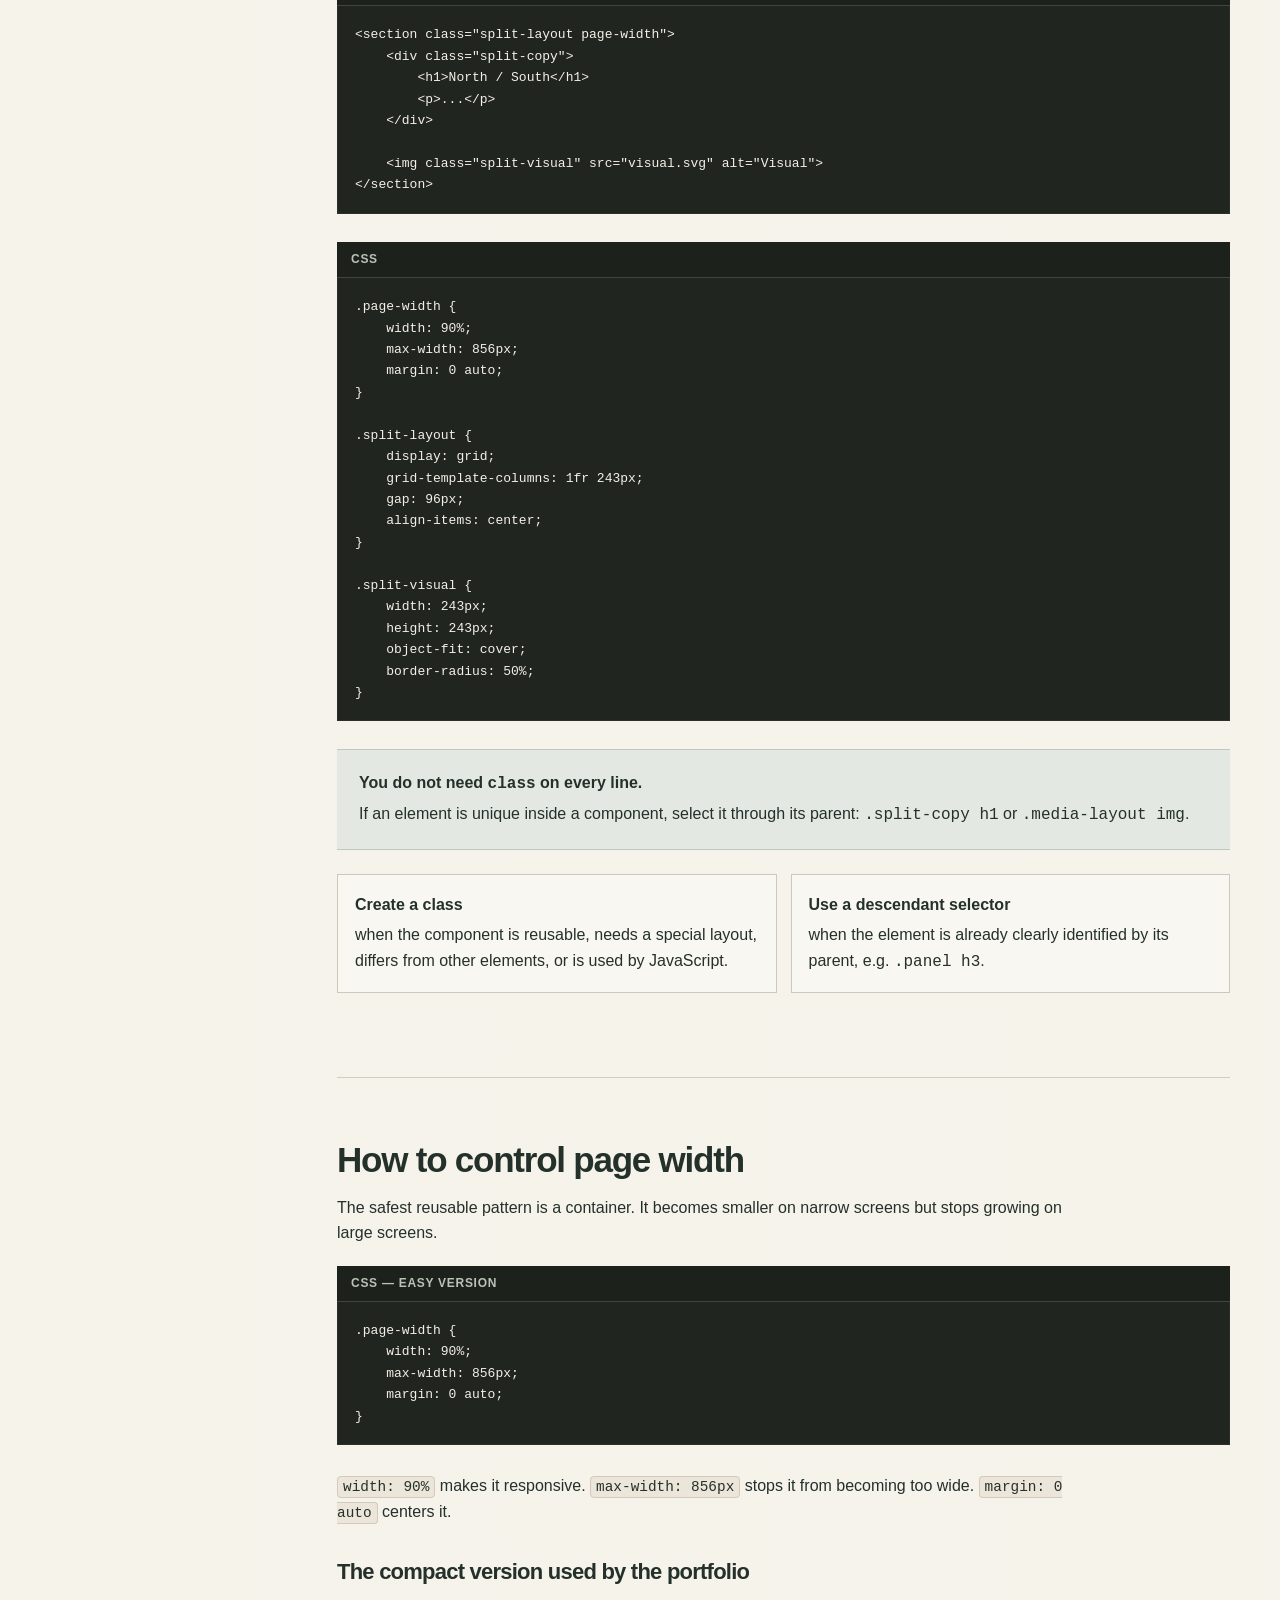
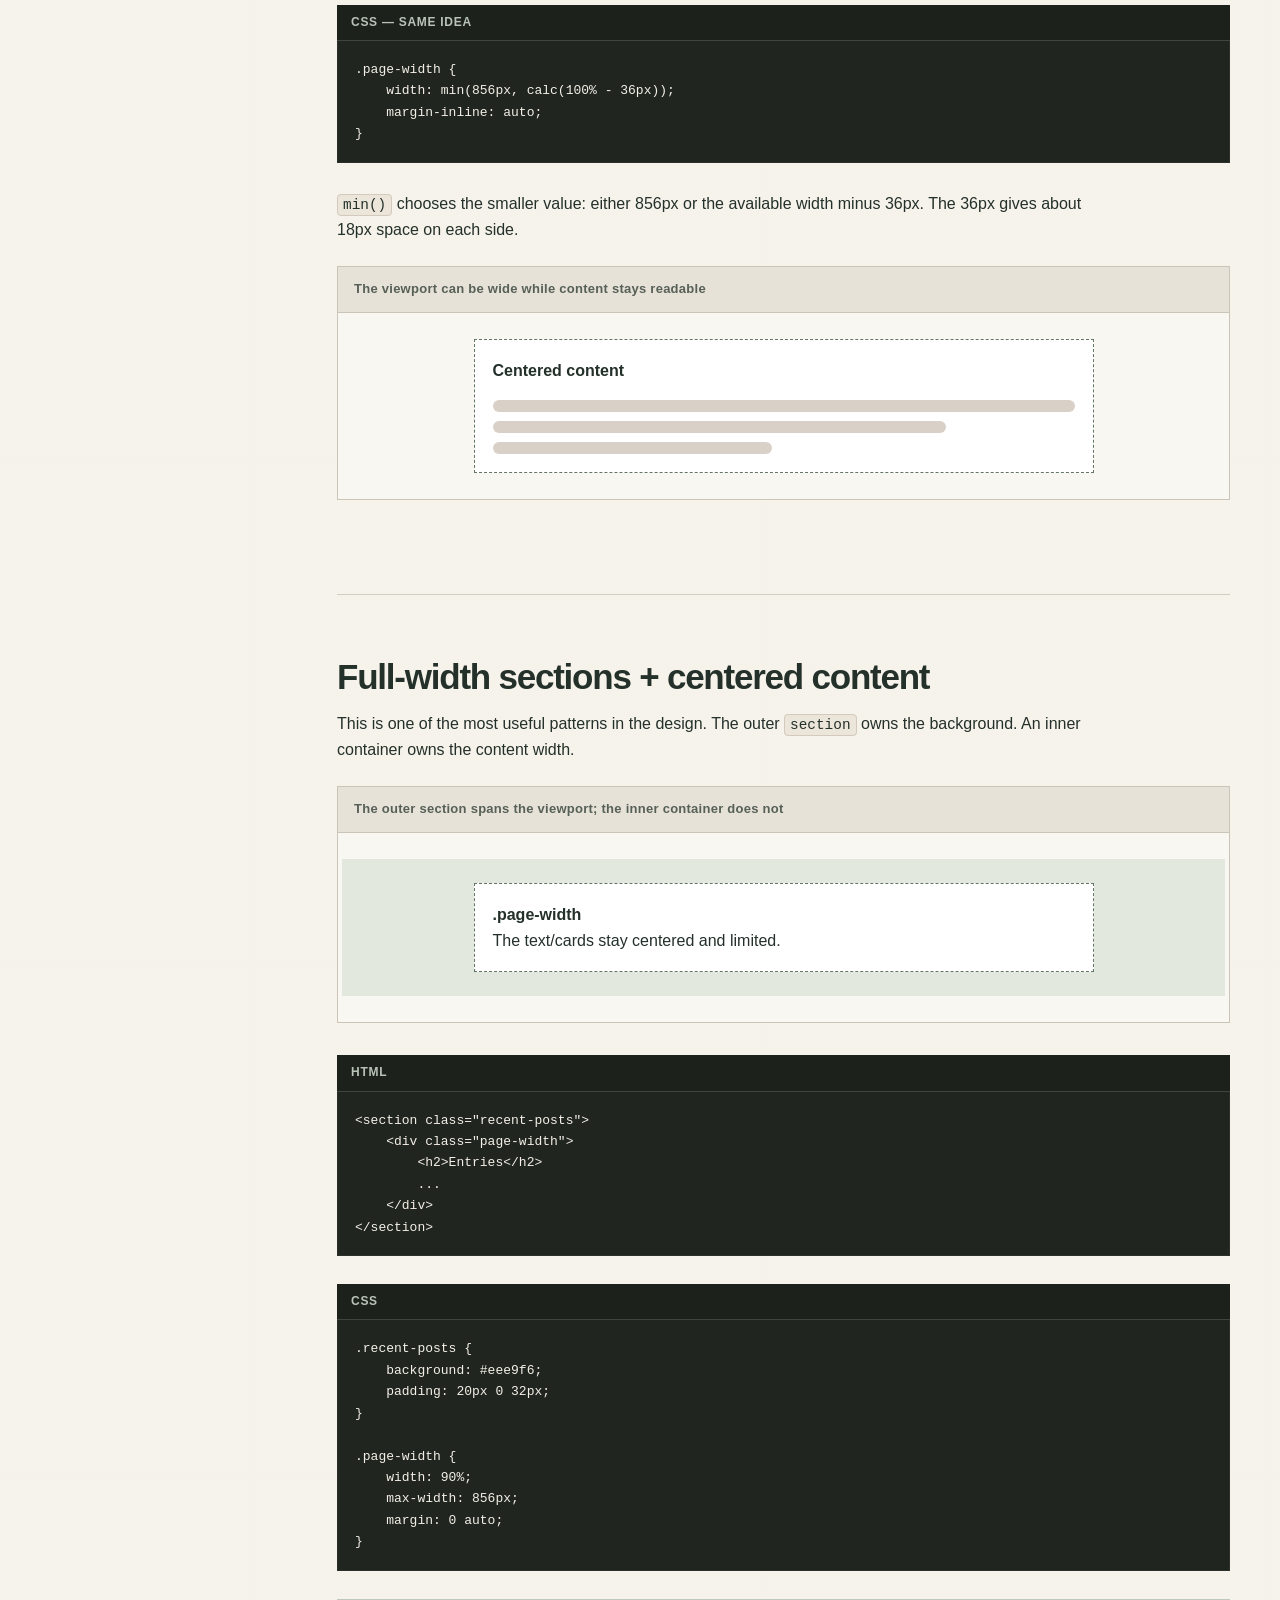
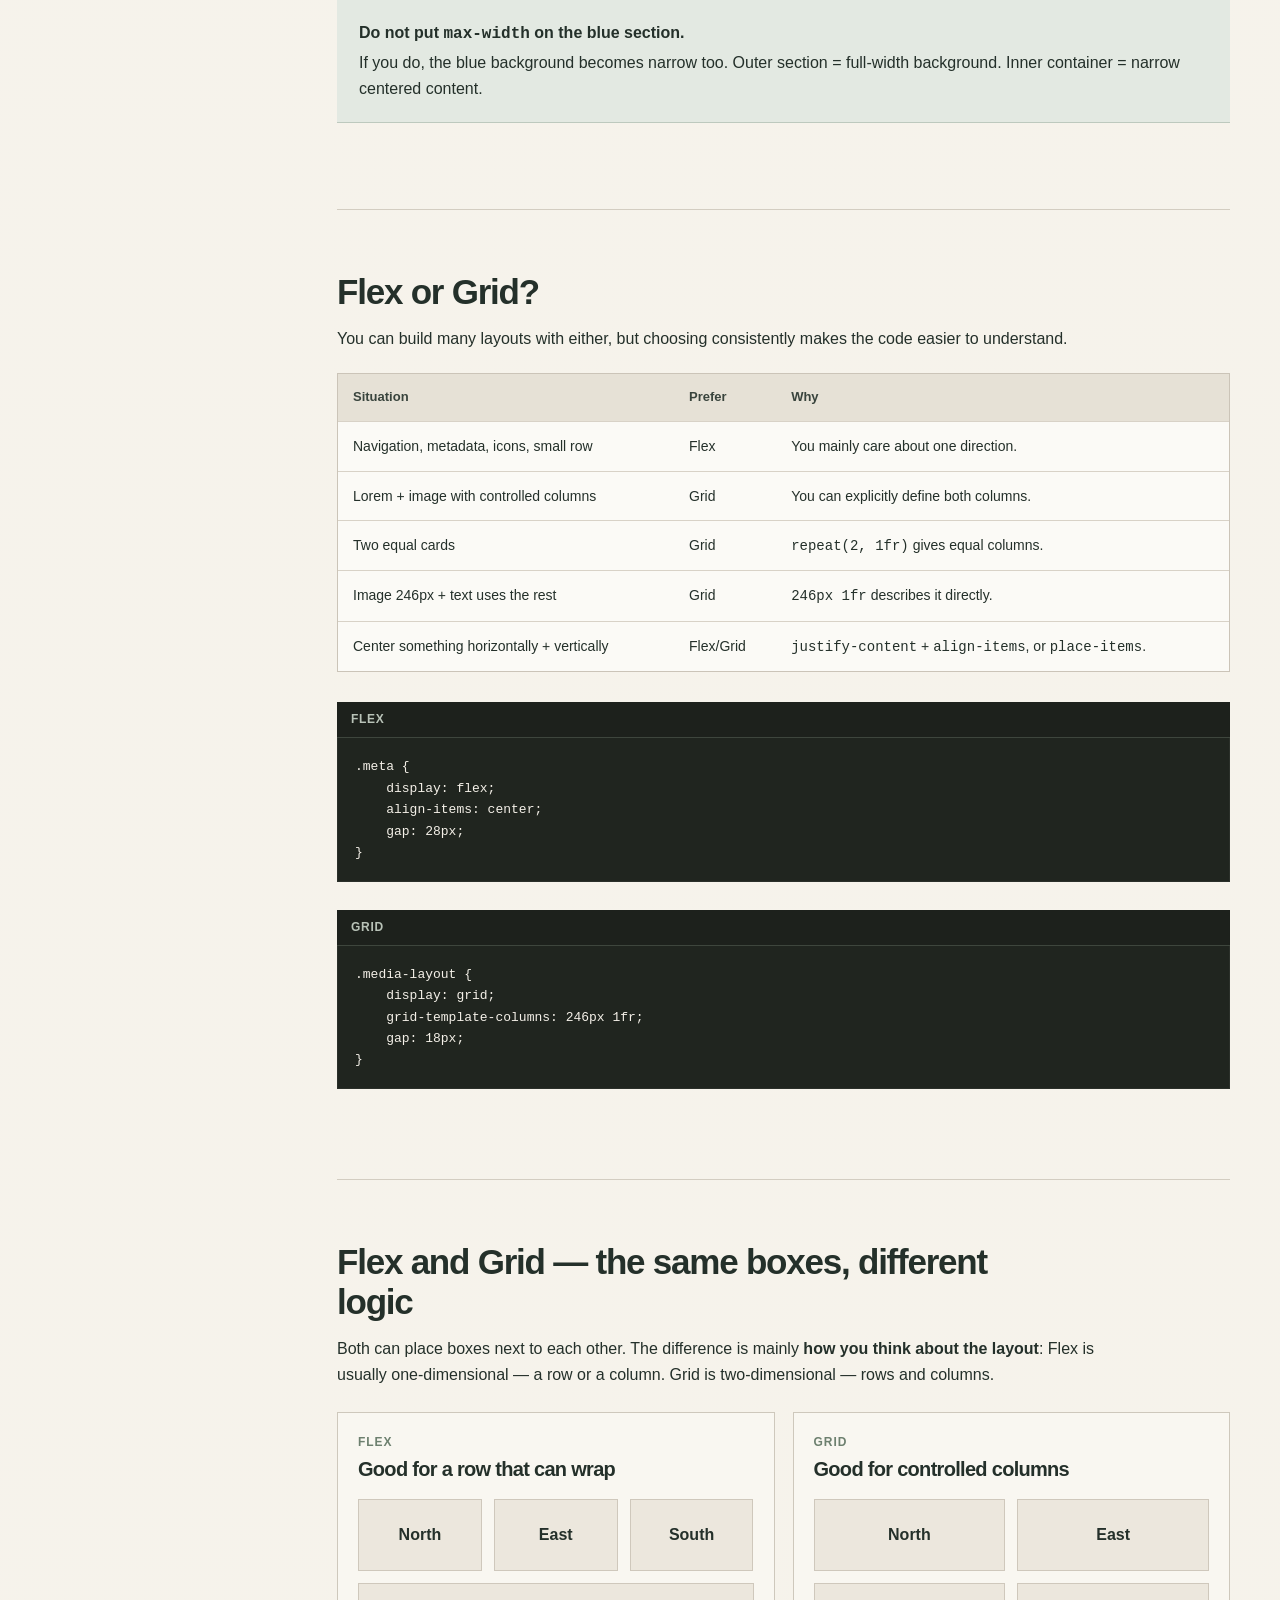
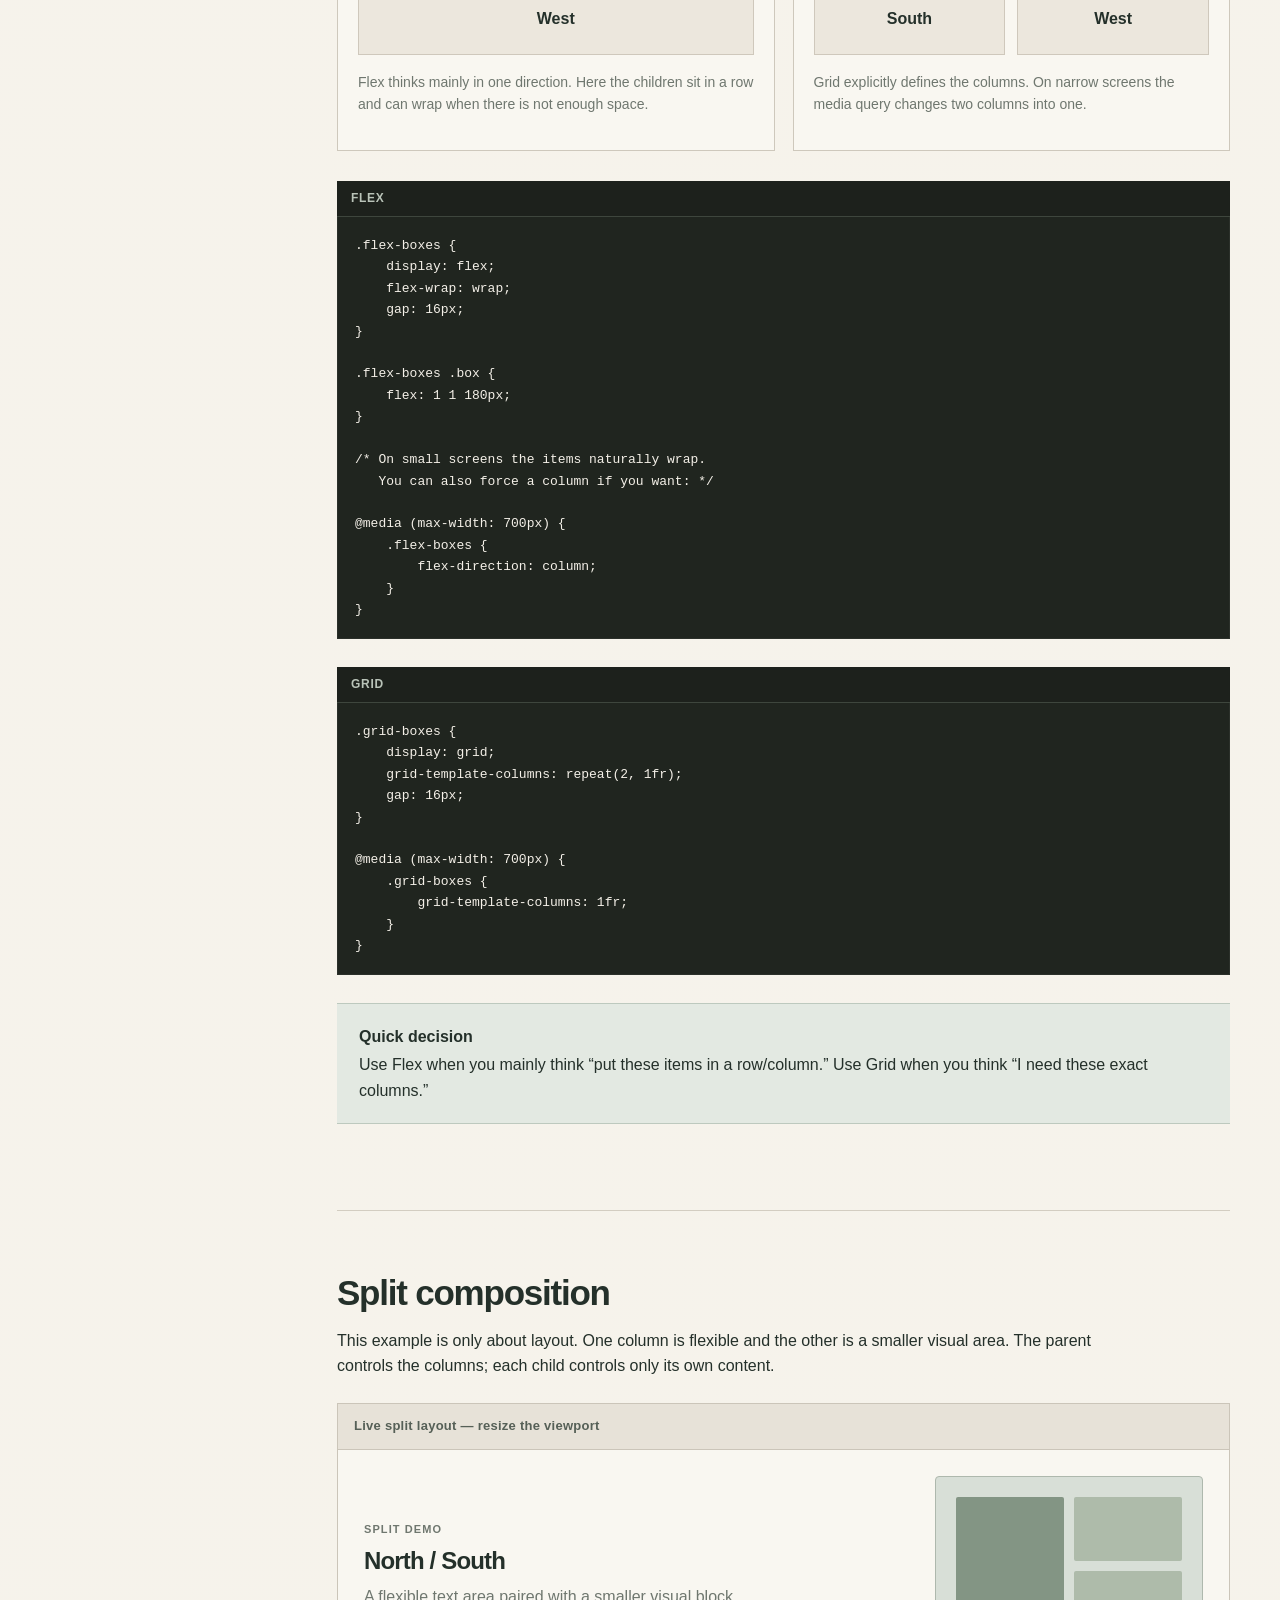
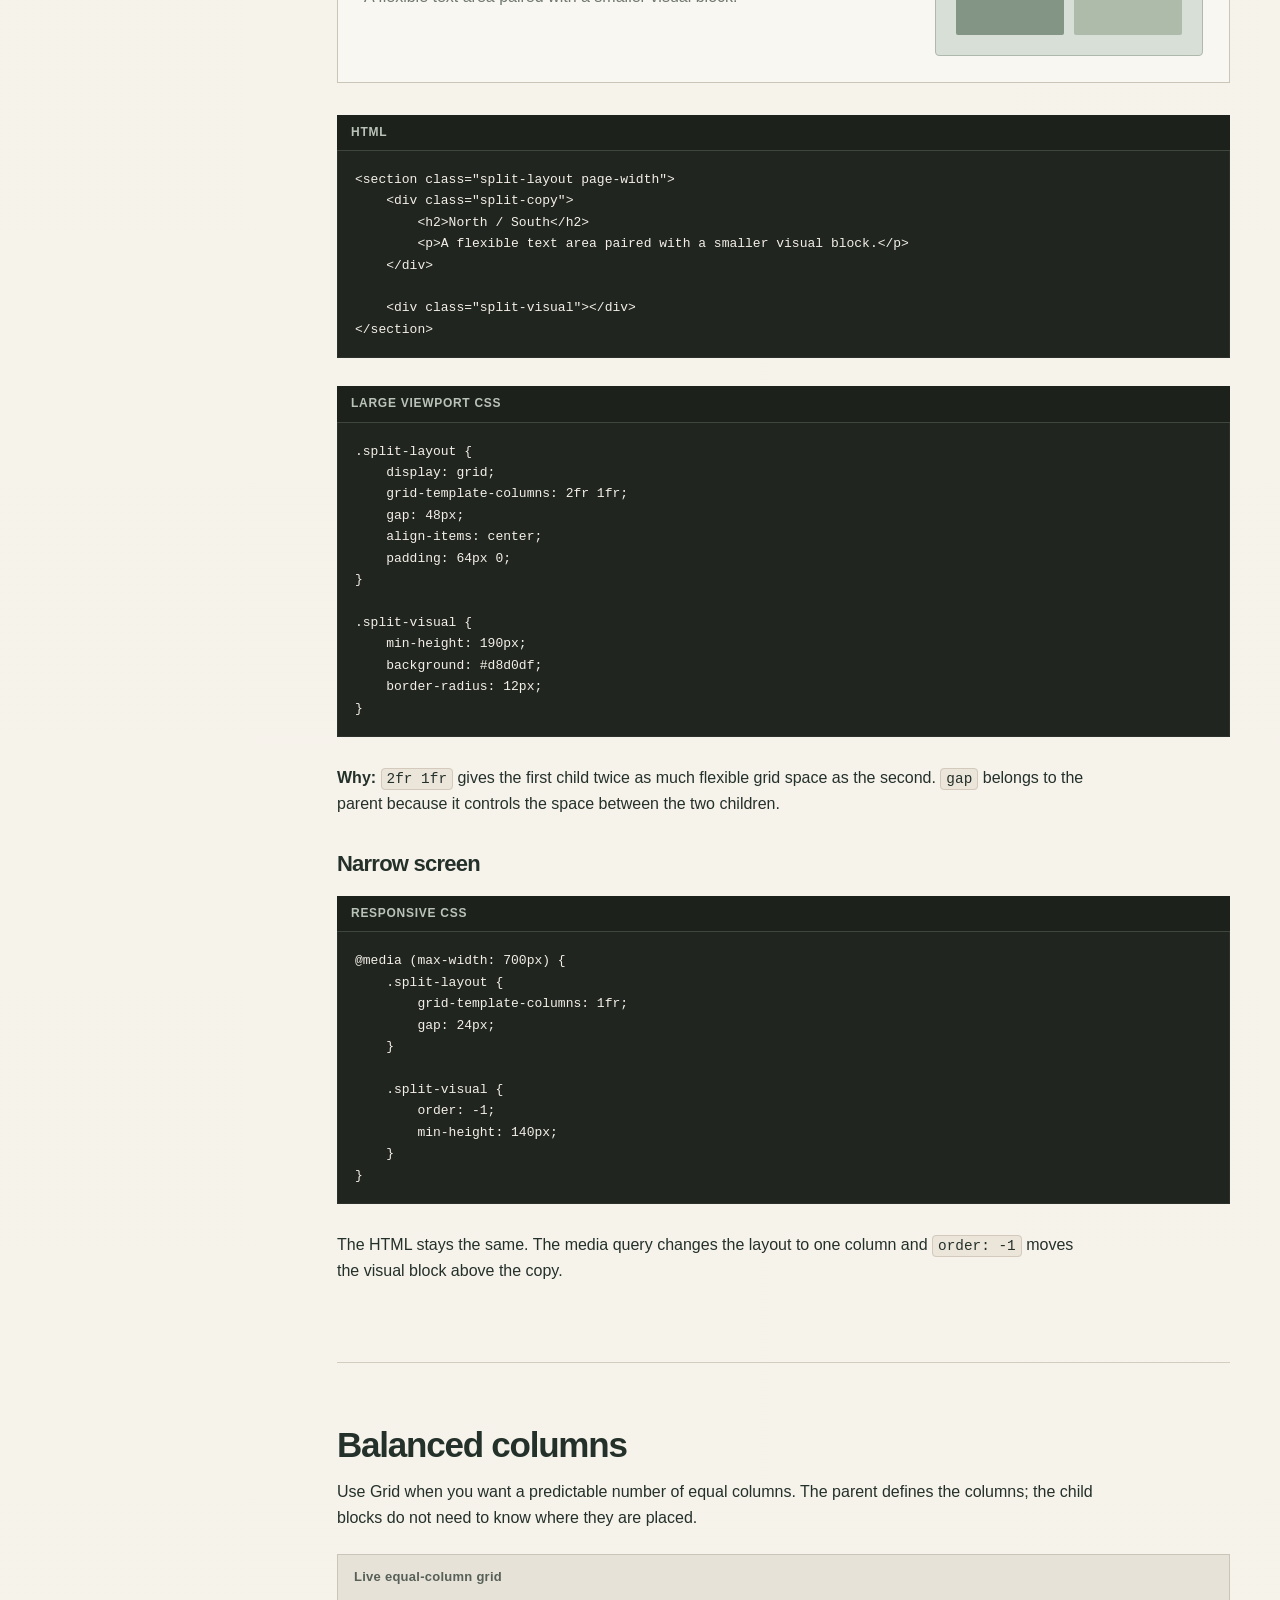
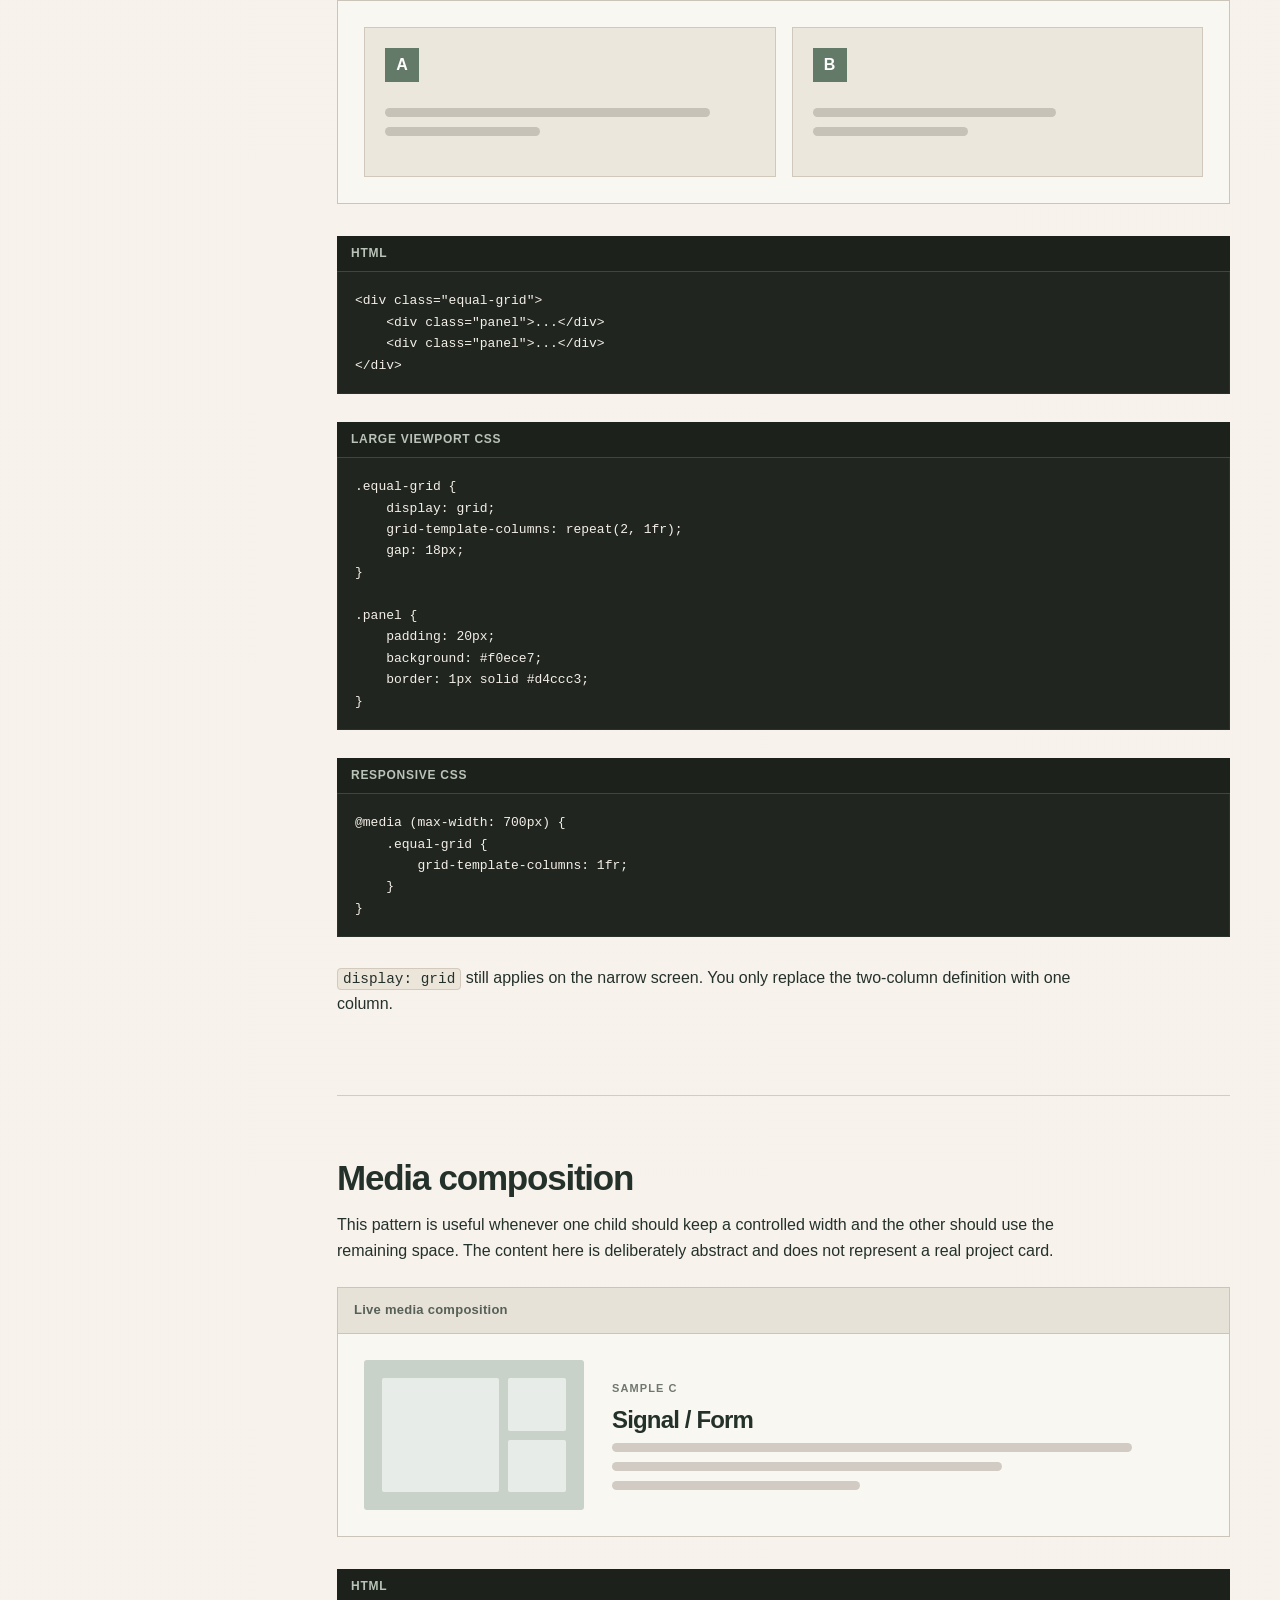
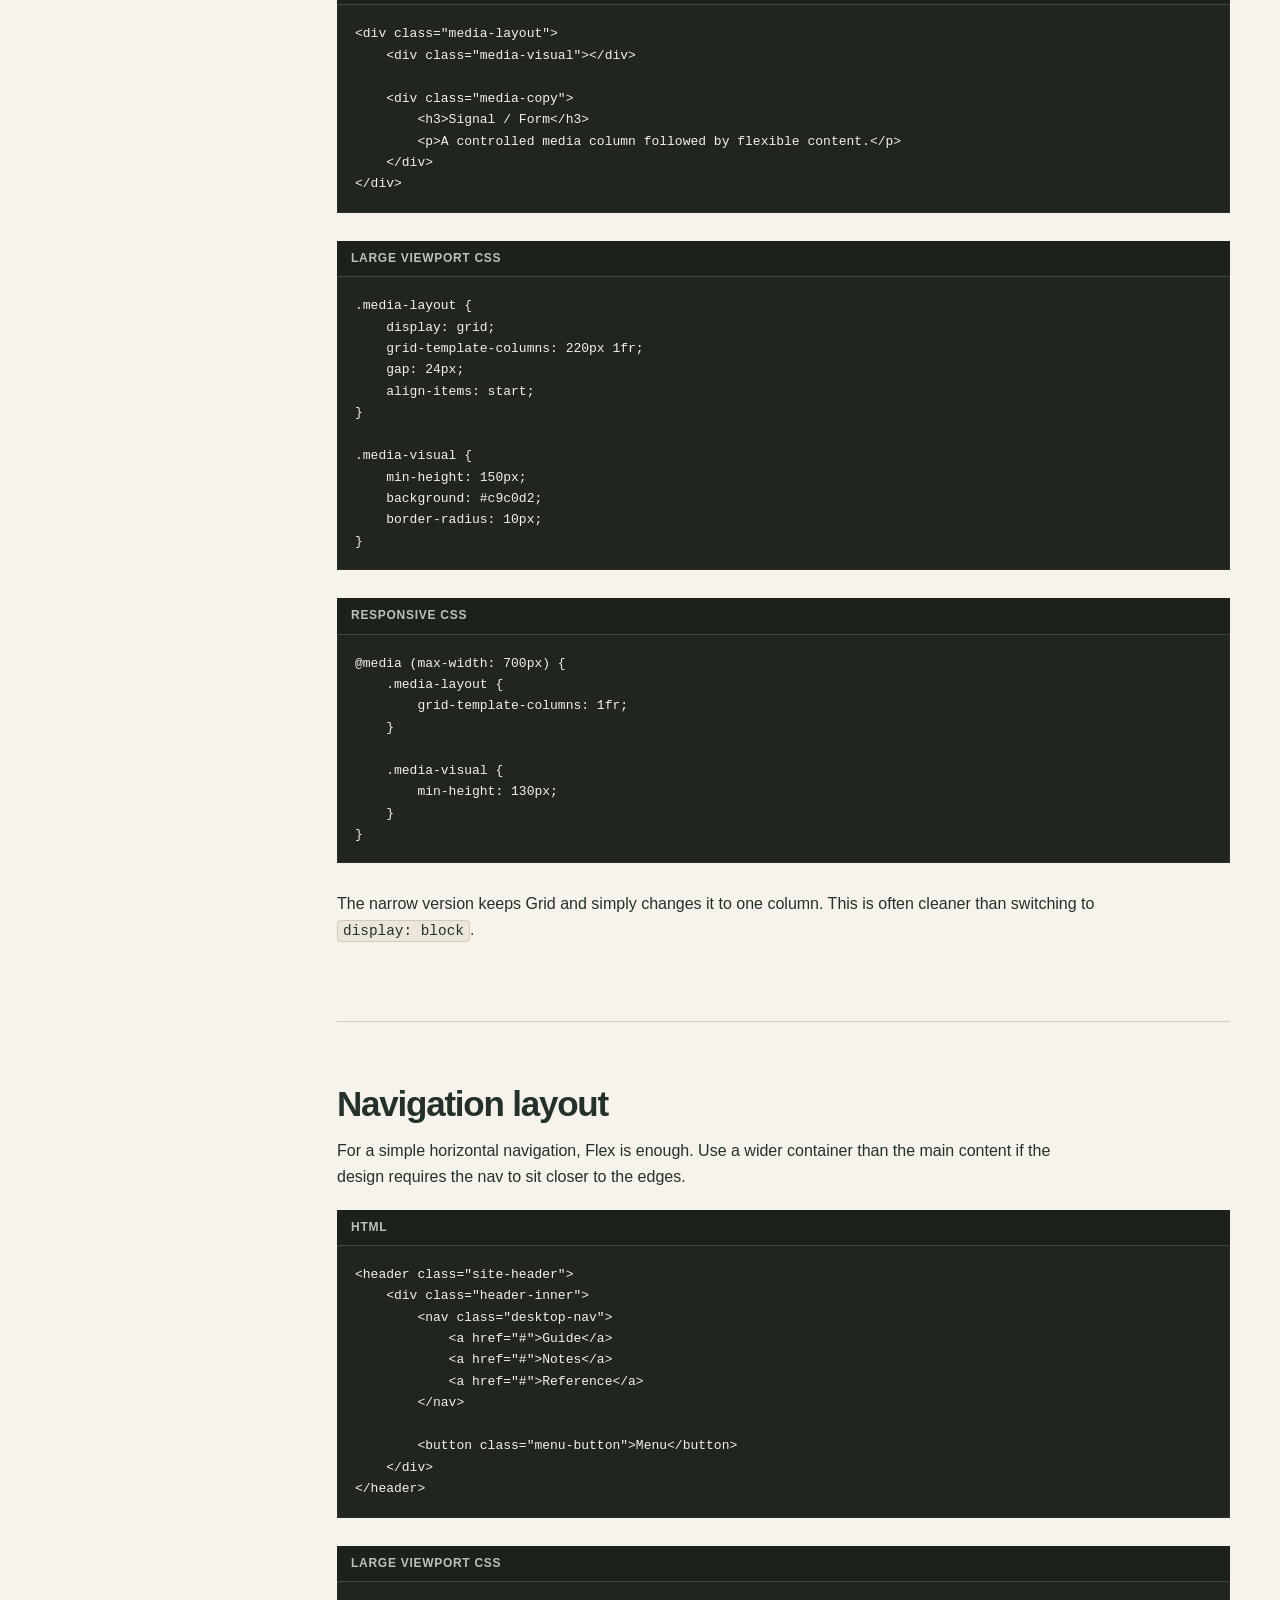
==== commit c4469c86: "Add files via upload" ====
--- a/index.html
+++ b/index.html
@@ -1279,171 +1279,129 @@
 }
 
 
-/* ---------- CLASS / PARENT / CHILD MAP ---------- */
-.class-layout-map {
-    display: grid;
-    grid-template-columns: 1.25fr .75fr;
-    gap: 18px;
-    margin: 26px 0 32px;
-}
-
-.map-panel {
-    min-width: 0;
+@media (max-width: 700px) {
+    .split-demo .shape-visual {
+        order: -1;
+    }
+}
+
+
+/* ---------- SIMPLE PARENT / CHILD MAP ---------- */
+.simple-class-map {
+    margin: 26px 0 18px;
+    padding: 22px;
     border: 1px solid var(--line);
     background: var(--surface);
 }
 
-.map-heading {
-    padding: 12px 14px;
-    display: flex;
-    justify-content: space-between;
-    gap: 12px;
-    border-bottom: 1px solid var(--line);
-    background: #e8e3d8;
-    font-size: 13px;
-}
-
-.map-heading span {
-    color: var(--muted);
-}
-
-.map-parent {
-    margin: 16px;
-    padding: 14px;
-    border: 2px solid #75897a;
-    background: #f1f4ee;
-}
-
-.class-tag {
+.simple-parent {
+    padding: 16px;
+    border: 2px solid #738678;
+    background: #eef2ec;
+}
+
+.simple-label {
     width: fit-content;
-    max-width: 100%;
-    margin-bottom: 10px;
-    padding: 5px 8px;
-    border: 1px solid #a9b4aa;
-    background: #fff;
+    margin-bottom: 12px;
+    padding: 6px 9px;
+    border: 1px solid;
     font-family: "SFMono-Regular", Consolas, monospace;
     font-size: 12px;
     font-weight: 700;
 }
 
-.class-tag span {
-    margin-left: 6px;
-    color: #738078;
-    font-family: Helvetica, Arial, sans-serif;
-    font-weight: 500;
-}
-
-.parent-tag {
-    border-color: #75897a;
-    background: #dfe7df;
-}
-
-.parent-properties,
-.child-properties {
-    display: flex;
-    flex-wrap: wrap;
-    gap: 6px;
-}
-
-.parent-properties {
-    margin-bottom: 14px;
-}
-
-.parent-properties code,
-.child-properties code {
-    padding: 3px 6px;
-    border: 1px solid #d1d6ce;
-    background: #f8faf6;
-    font-size: 10px;
-}
-
-.map-desktop-layout {
+.parent-label,
+.parent-color {
+    border-color: #738678;
+    background: #dce6dd;
+    color: #33473a;
+}
+
+.copy-label,
+.copy-color {
+    border-color: #a98d6d;
+    background: #eee3d3;
+    color: #5e4a35;
+}
+
+.visual-label,
+.visual-color {
+    border-color: #80708f;
+    background: #e4ddeb;
+    color: #4f435a;
+}
+
+.simple-children {
     display: grid;
     grid-template-columns: 2fr 1fr;
-    gap: 12px;
-    align-items: stretch;
-}
-
-.map-mobile-layout {
-    display: grid;
-    grid-template-columns: 1fr;
-    gap: 12px;
-}
-
-.map-child {
-    min-width: 0;
+    gap: 14px;
+}
+
+.simple-child {
+    min-height: 150px;
     padding: 14px;
-    border: 1px solid #bbbdb5;
+    border: 1px solid #c7c0b6;
     background: #fff;
 }
 
-.map-child strong {
+.simple-child > span {
     display: block;
-    margin-bottom: 4px;
+    margin-top: 28px;
     font-size: 13px;
-}
-
-.map-child small {
-    display: block;
-    margin-bottom: 12px;
-    color: var(--muted);
-}
-
-.abstract-map-visual {
-    min-height: 104px;
-    margin: 8px 0 12px;
-    padding: 12px;
+    font-weight: 800;
+    letter-spacing: .06em;
+}
+
+.simple-visual-shape {
+    min-height: 90px;
+    padding: 10px;
     display: grid;
     grid-template-columns: 1.4fr 1fr;
     grid-template-rows: 1fr 1fr;
     gap: 7px;
-    background: #c8d2c8;
-}
-
-.abstract-map-visual i {
+    background: #d4d9d2;
+}
+
+.simple-visual-shape i {
     display: block;
-    background: rgba(255,255,255,.62);
-}
-
-.abstract-map-visual i:first-child {
+    background: #f5f3ed;
+}
+
+.simple-visual-shape i:first-child {
     grid-row: 1 / 3;
-    background: #87998a;
-}
-
-.abstract-map-visual.compact {
-    min-height: 86px;
-}
-
-.mobile-map-panel .visual-child {
-    order: -1;
-}
-
-@media (max-width: 820px) {
-    .class-layout-map {
+    background: #95a397;
+}
+
+.class-legend {
+    display: flex;
+    flex-wrap: wrap;
+    gap: 8px;
+    margin: 0 0 26px;
+}
+
+.legend-item {
+    padding: 6px 9px;
+    border: 1px solid;
+    font-family: "SFMono-Regular", Consolas, monospace;
+    font-size: 11px;
+    font-weight: 700;
+}
+
+@media (max-width: 700px) {
+    .simple-children {
         grid-template-columns: 1fr;
     }
-}
-
-@media (max-width: 700px) {
-    .map-desktop-layout {
-        grid-template-columns: 1fr;
-    }
-
-    .map-desktop-layout .visual-child {
+
+    .simple-child.visual-box {
         order: -1;
     }
 
-    .map-heading {
-        align-items: flex-start;
-        flex-direction: column;
-        gap: 3px;
-    }
-}
-
-
-@media (max-width: 700px) {
-    .split-demo .shape-visual {
-        order: -1;
+    .simple-child {
+        min-height: auto;
+    }
+
+    .simple-visual-shape {
+        min-height: 110px;
     }
 }
 
@@ -1524,90 +1482,44 @@
         <section class="guide-section" id="mental-model">
             <h2>Layout logic</h2>
             <p>
-                Start by identifying the <strong>parent</strong> and its direct <strong>children</strong>.
-                The parent controls how the children are arranged. Each child controls its own size, content and appearance.
+                First identify the <strong>parent</strong> and its direct <strong>children</strong>.
+                The parent controls how the children are arranged. Each child controls only itself.
             </p>
 
-            <div class="class-layout-map">
-                <div class="map-panel">
-                    <div class="map-heading">
-                        <strong>Large viewport</strong>
-                        <span>two columns</span>
-                    </div>
-
-                    <div class="map-parent">
-                        <div class="class-tag parent-tag">.split-layout <span>parent</span></div>
-                        <div class="parent-properties">
-                            <code>display: grid</code>
-                            <code>grid-template-columns</code>
-                            <code>gap</code>
-                            <code>align-items</code>
+            <div class="simple-class-map">
+                <div class="simple-parent">
+                    <div class="simple-label parent-label">.split-layout</div>
+
+                    <div class="simple-children">
+                        <div class="simple-child copy-box">
+                            <div class="simple-label copy-label">.split-copy</div>
+                            <span>CONTENT</span>
                         </div>
 
-                        <div class="map-desktop-layout">
-                            <div class="map-child copy-child">
-                                <div class="class-tag">.split-copy <span>child</span></div>
-                                <strong>CONTENT</strong>
-                                <small>heading + paragraph</small>
-                                <div class="child-properties">
-                                    <code>font-size</code>
-                                    <code>color</code>
-                                    <code>line-height</code>
-                                </div>
-                            </div>
-
-                            <div class="map-child visual-child">
-                                <div class="class-tag">.split-visual <span>child</span></div>
-                                <div class="abstract-map-visual">
-                                    <i></i><i></i><i></i>
-                                </div>
-                                <div class="child-properties">
-                                    <code>min-height</code>
-                                    <code>background</code>
-                                    <code>border-radius</code>
-                                </div>
+                        <div class="simple-child visual-box">
+                            <div class="simple-label visual-label">.split-visual</div>
+                            <div class="simple-visual-shape">
+                                <i></i>
+                                <i></i>
+                                <i></i>
                             </div>
                         </div>
                     </div>
                 </div>
-
-                <div class="map-panel mobile-map-panel">
-                    <div class="map-heading">
-                        <strong>Small viewport</strong>
-                        <span>visual moves above content</span>
-                    </div>
-
-                    <div class="map-parent">
-                        <div class="class-tag parent-tag">.split-layout <span>same parent</span></div>
-                        <div class="parent-properties">
-                            <code>grid-template-columns: 1fr</code>
-                        </div>
-
-                        <div class="map-mobile-layout">
-                            <div class="map-child visual-child">
-                                <div class="class-tag">.split-visual <span>order: -1</span></div>
-                                <div class="abstract-map-visual compact">
-                                    <i></i><i></i><i></i>
-                                </div>
-                            </div>
-
-                            <div class="map-child copy-child">
-                                <div class="class-tag">.split-copy <span>same HTML</span></div>
-                                <strong>CONTENT</strong>
-                                <small>now below the visual</small>
-                            </div>
-                        </div>
-                    </div>
-                </div>
+            </div>
+
+            <div class="class-legend">
+                <span class="legend-item parent-color">.split-layout = parent</span>
+                <span class="legend-item copy-color">.split-copy = text child</span>
+                <span class="legend-item visual-color">.split-visual = visual child</span>
             </div>
 
             <div class="rule">
                 <strong>Core rule</strong>
-                If a CSS property changes the relationship between several children, put it on their parent.
-                If it changes only one element, put it on that child.
-            </div>
-
-            <h3>The exact HTML behind the diagram</h3>
+                Layout properties usually go on the parent. Properties that change only one element go on that child.
+            </div>
+
+            <h3>HTML</h3>
 
             <div class="code-block">
                 <div class="code-label">HTML</div>
@@ -1621,10 +1533,10 @@
 &lt;/section&gt;</code></pre>
             </div>
 
-            <h3>Large viewport: parent creates the two-column layout</h3>
+            <h3>CSS for the large layout</h3>
 
             <div class="code-block">
-                <div class="code-label">CSS — large viewport</div>
+                <div class="code-label">CSS</div>
                 <pre><code>.split-layout {
     display: grid;
     grid-template-columns: 2fr 1fr;
@@ -1649,10 +1561,10 @@
 }</code></pre>
             </div>
 
-            <h3>Small viewport: one column + visual moved to the top</h3>
+            <h3>CSS for mobile</h3>
 
             <div class="code-block">
-                <div class="code-label">CSS — responsive override</div>
+                <div class="code-label">MEDIA QUERY</div>
                 <pre><code>@media (max-width: 700px) {
     .split-layout {
         grid-template-columns: 1fr;
@@ -1667,61 +1579,10 @@
             </div>
 
             <p>
-                The HTML does not change. The media query changes the parent from two columns to one column,
-                and <code class="inline-code">order: -1</code> moves only <code class="inline-code">.split-visual</code>
-                above <code class="inline-code">.split-copy</code>.
+                On mobile, <code class="inline-code">.split-layout</code> becomes one column.
+                <code class="inline-code">.split-visual</code> gets <code class="inline-code">order: -1</code>,
+                so the visual block appears above the text.
             </p>
-
-            <div class="table-wrap">
-                <table>
-                    <thead>
-                        <tr>
-                            <th>You want to…</th>
-                            <th>Put it on…</th>
-                            <th>Typical CSS</th>
-                            <th>Why</th>
-                        </tr>
-                    </thead>
-                    <tbody>
-                        <tr>
-                            <td>Place two children beside each other</td>
-                            <td>Parent</td>
-                            <td><code>display: grid/flex</code></td>
-                            <td>The parent controls their relationship.</td>
-                        </tr>
-                        <tr>
-                            <td>Define two specific columns</td>
-                            <td>Grid parent</td>
-                            <td><code>grid-template-columns</code></td>
-                            <td>Columns describe the layout, not either child.</td>
-                        </tr>
-                        <tr>
-                            <td>Create space between children</td>
-                            <td>Parent</td>
-                            <td><code>gap</code></td>
-                            <td>The spacing is between siblings.</td>
-                        </tr>
-                        <tr>
-                            <td>Move one child above another on mobile</td>
-                            <td>That child</td>
-                            <td><code>order: -1</code></td>
-                            <td>Only that item's visual position changes.</td>
-                        </tr>
-                        <tr>
-                            <td>Change visual block height</td>
-                            <td>Visual child</td>
-                            <td><code>min-height</code></td>
-                            <td>It affects only that element.</td>
-                        </tr>
-                        <tr>
-                            <td>Center the whole component on the page</td>
-                            <td>Container / wrapper</td>
-                            <td><code>width, max-width, margin</code></td>
-                            <td>Page width is a separate responsibility.</td>
-                        </tr>
-                    </tbody>
-                </table>
-            </div>
         </section>
 
 <section class="guide-section" id="html-structure">
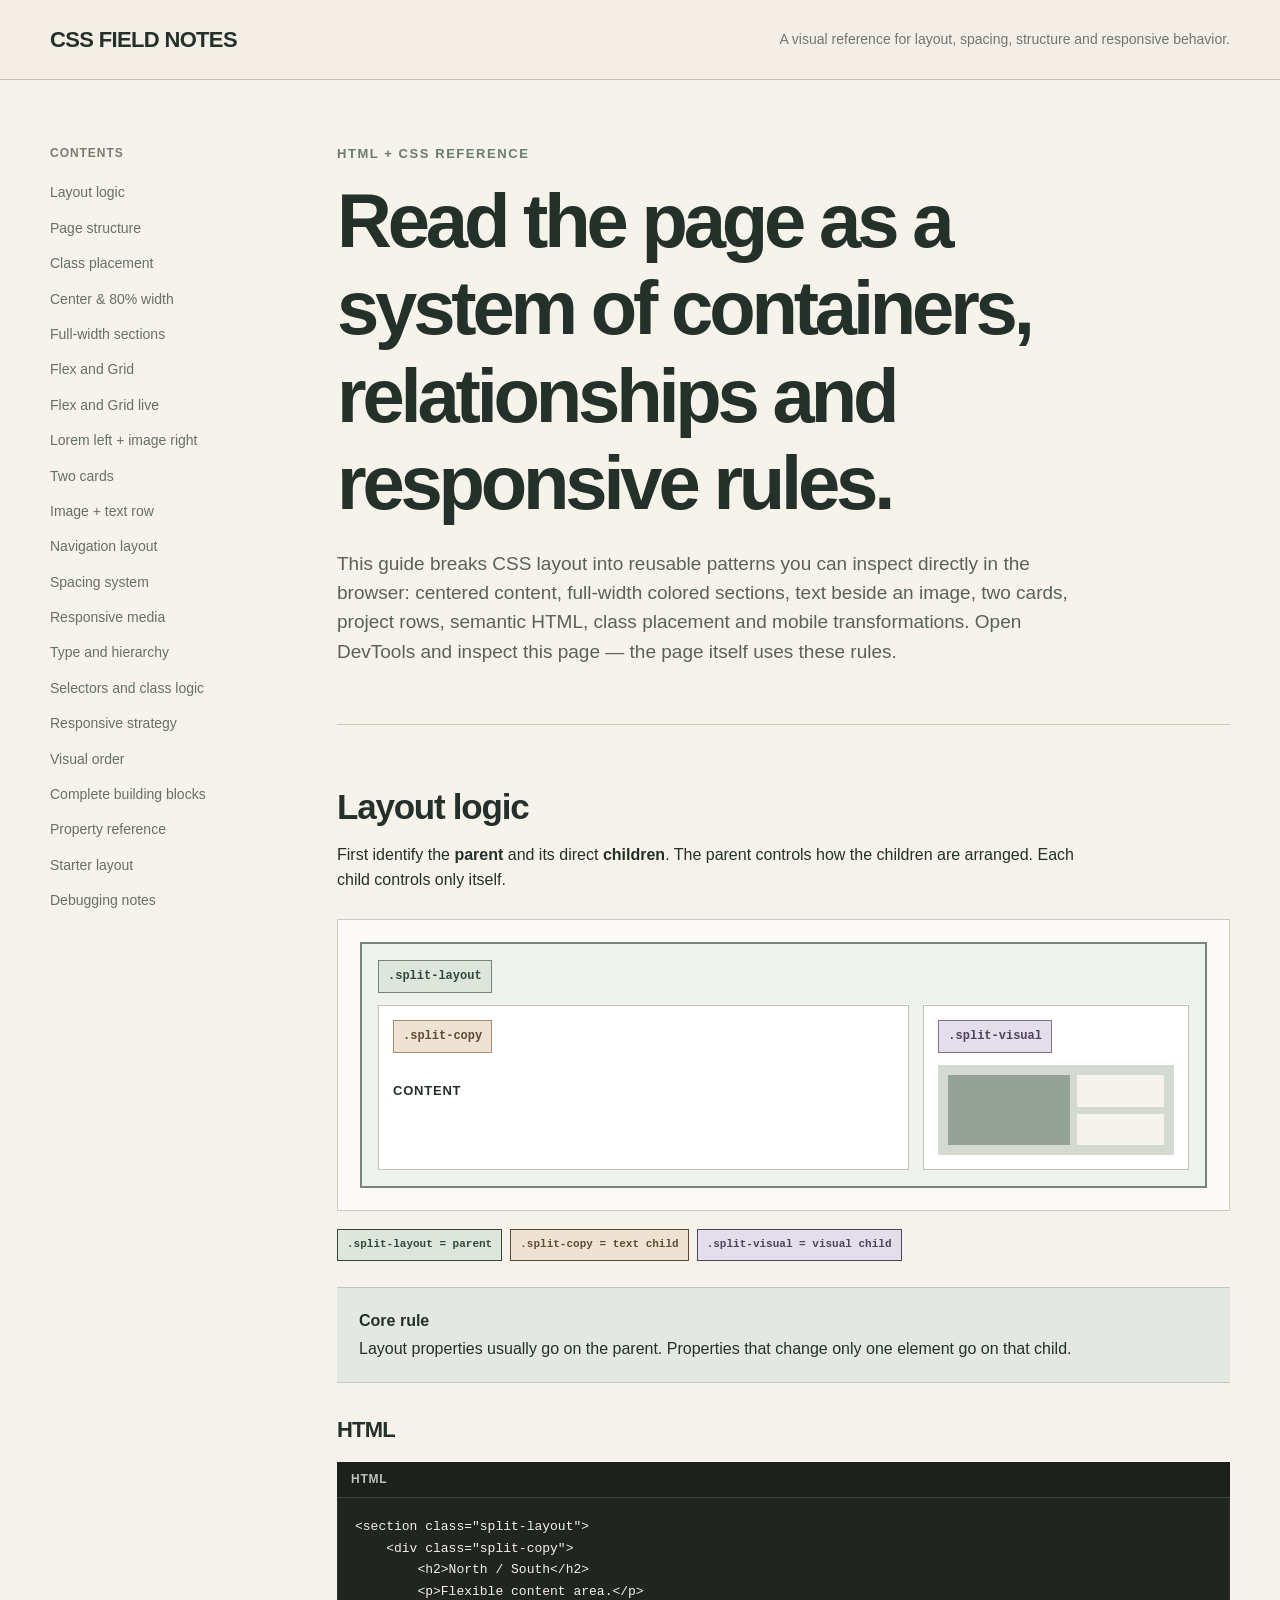
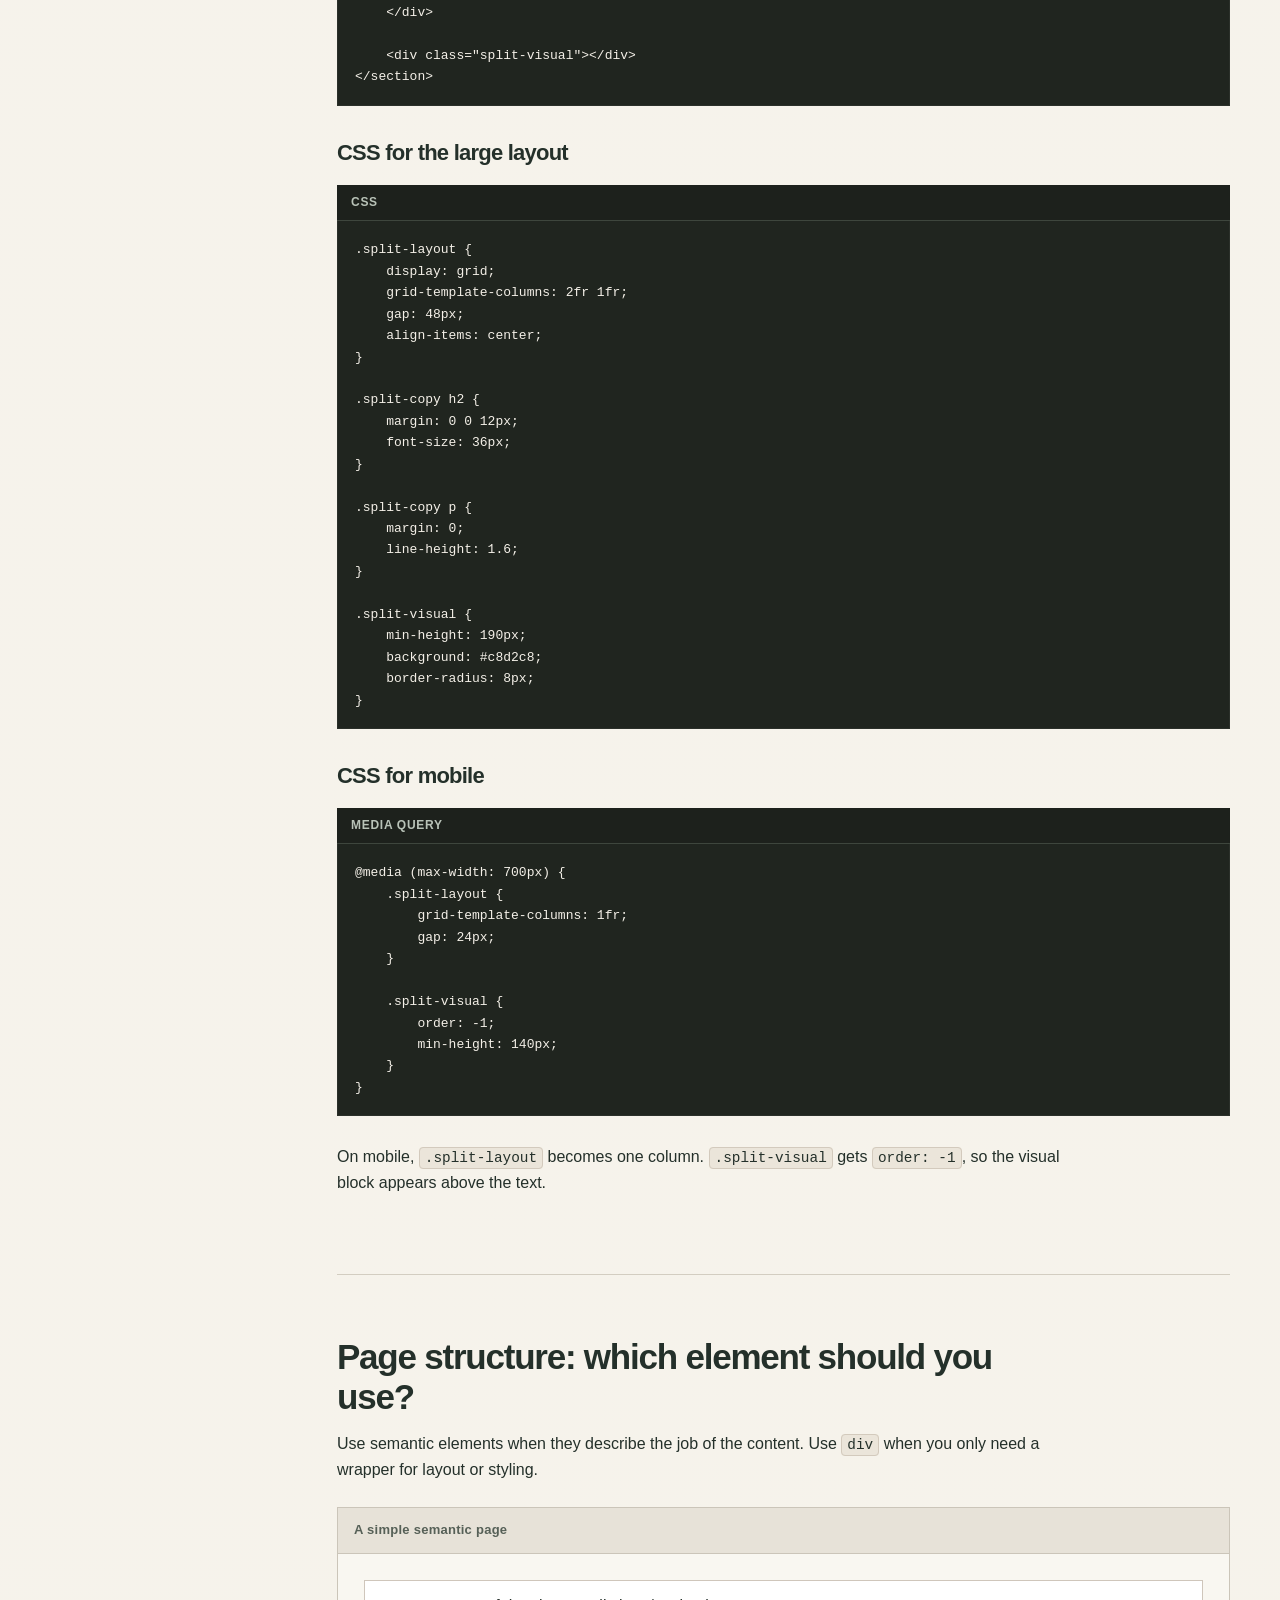
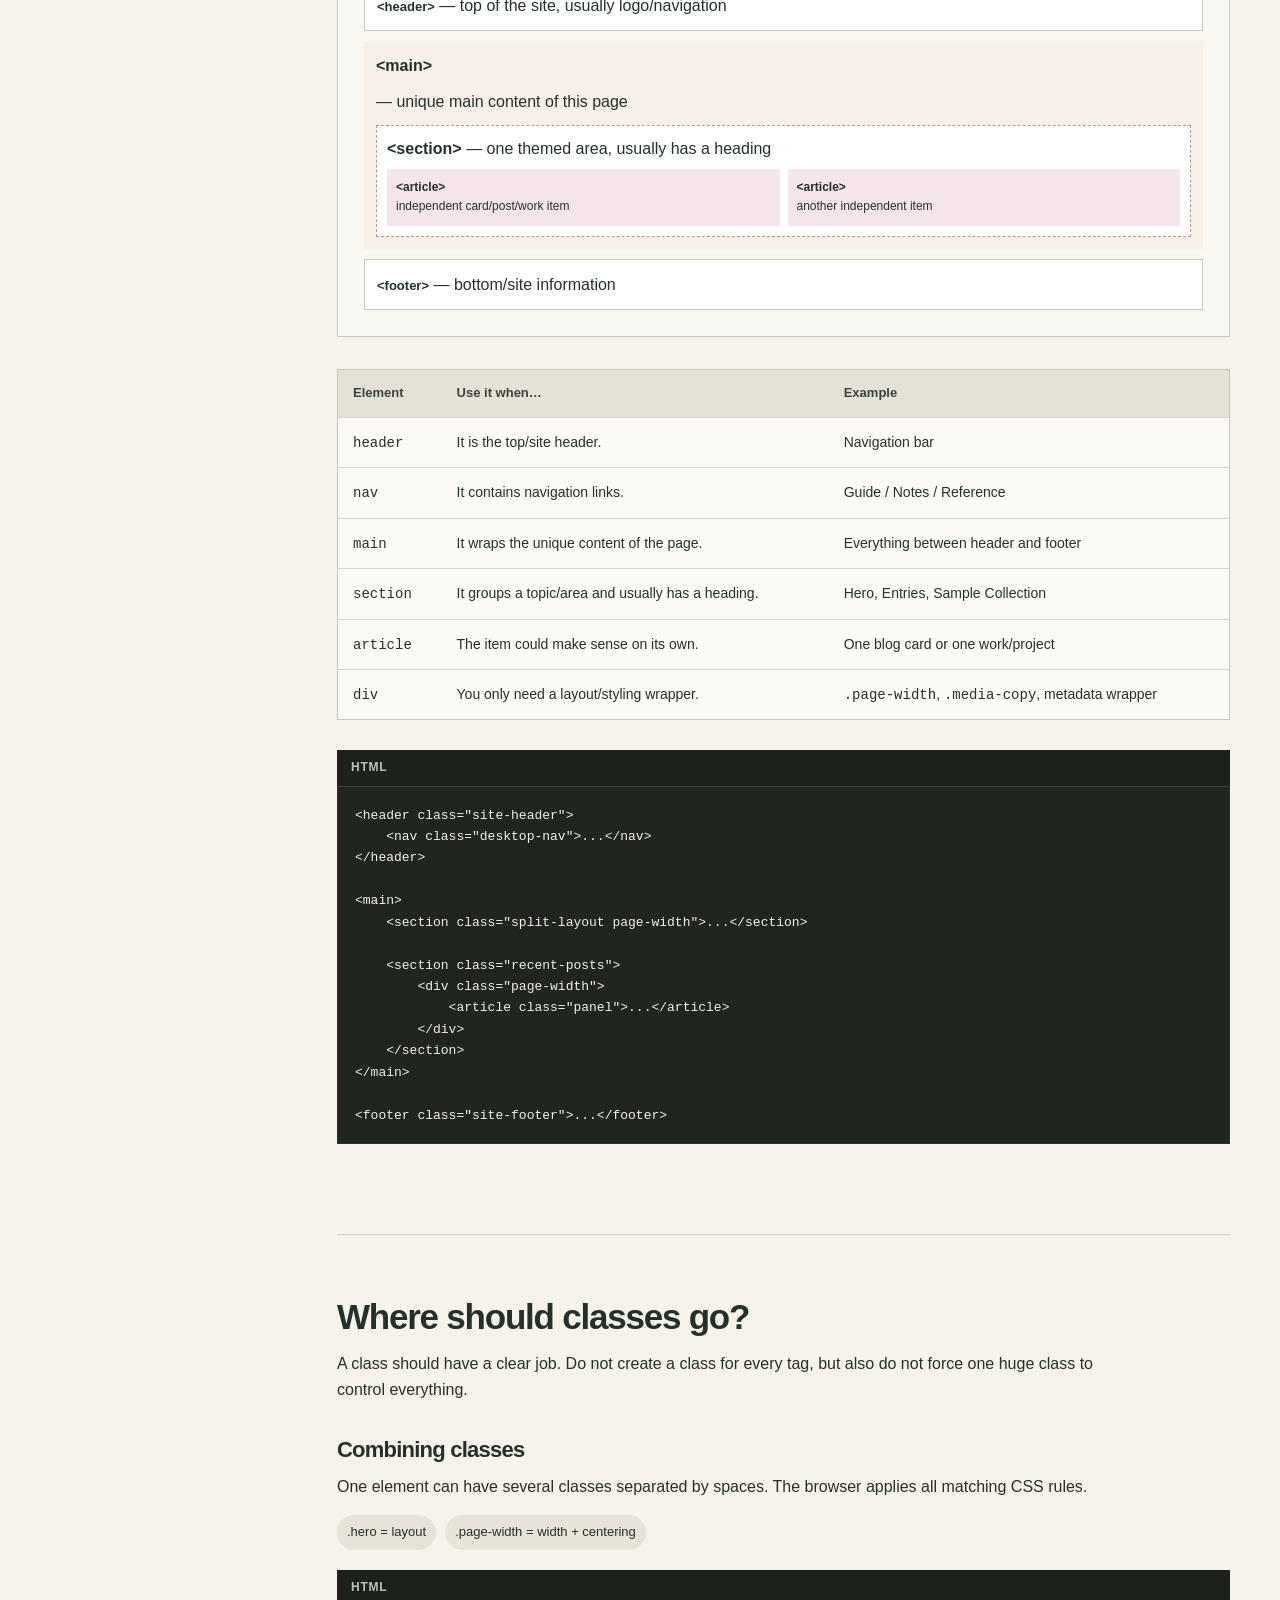
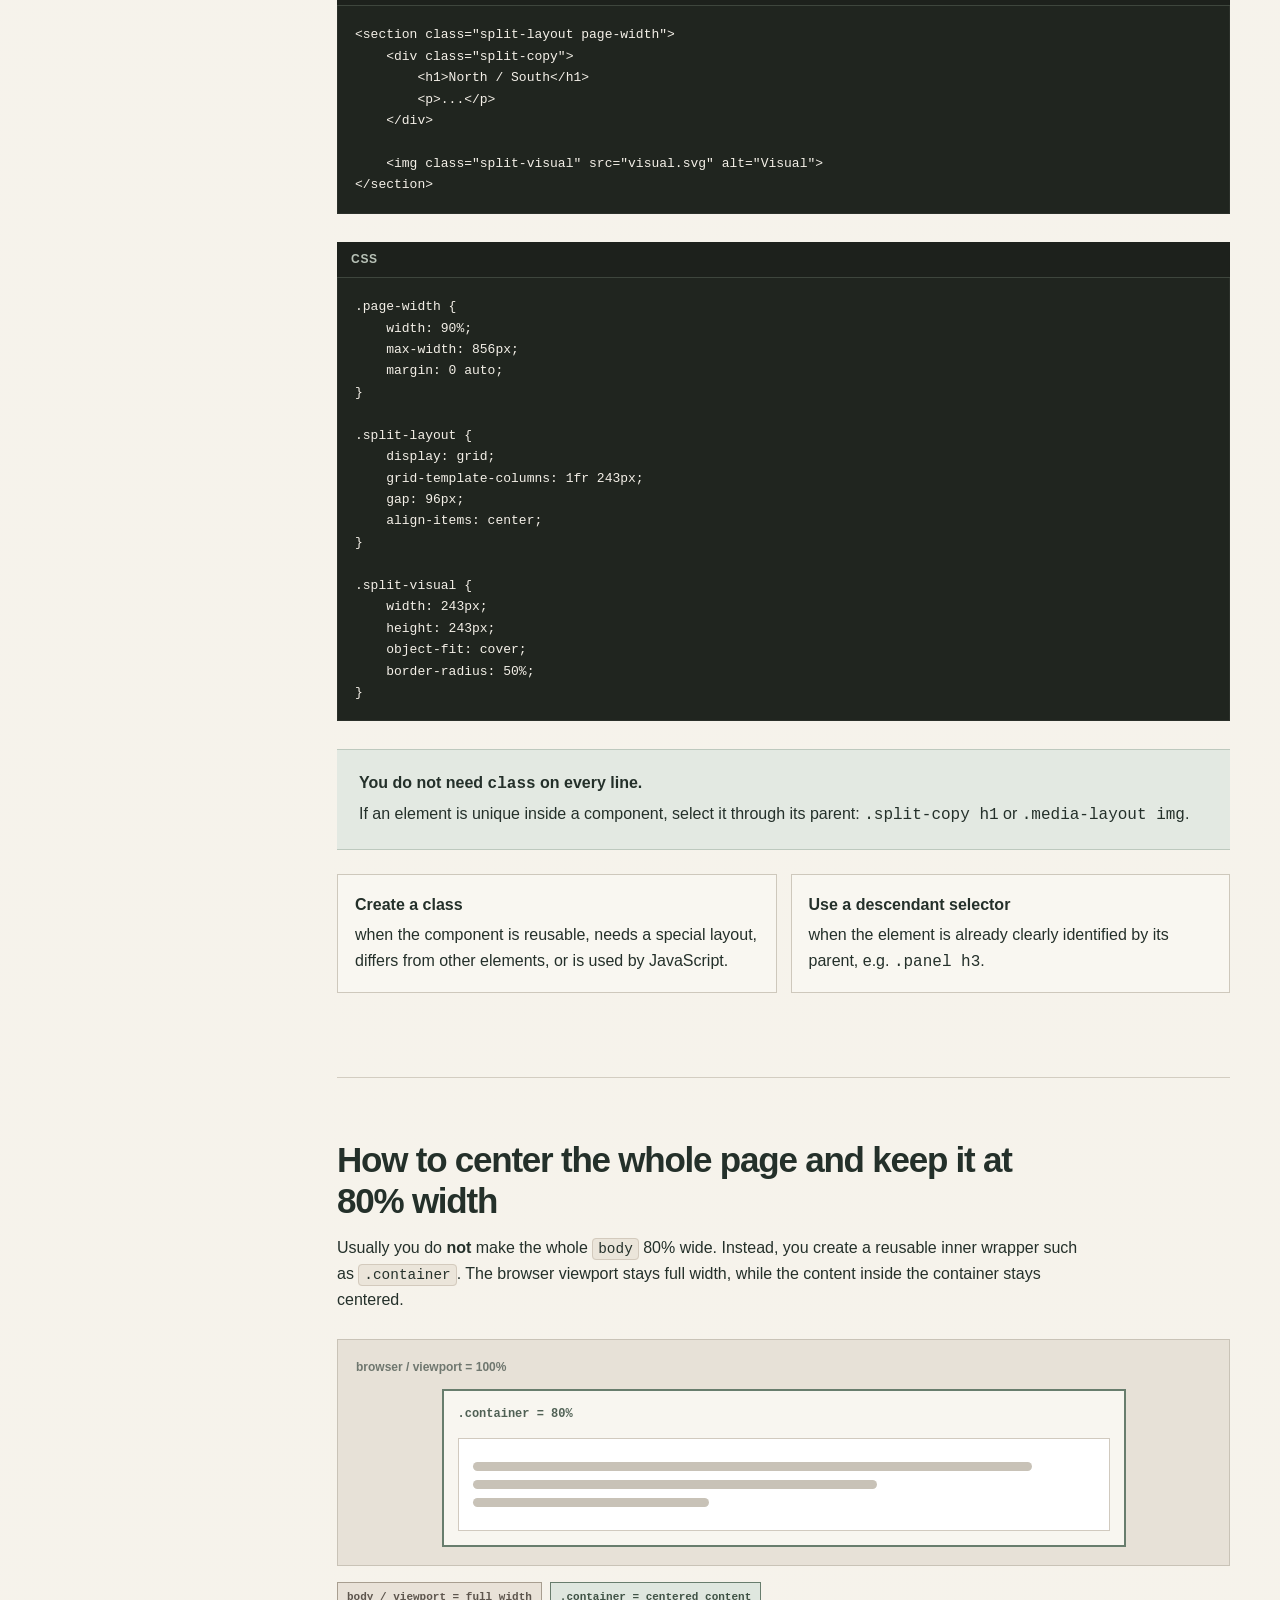
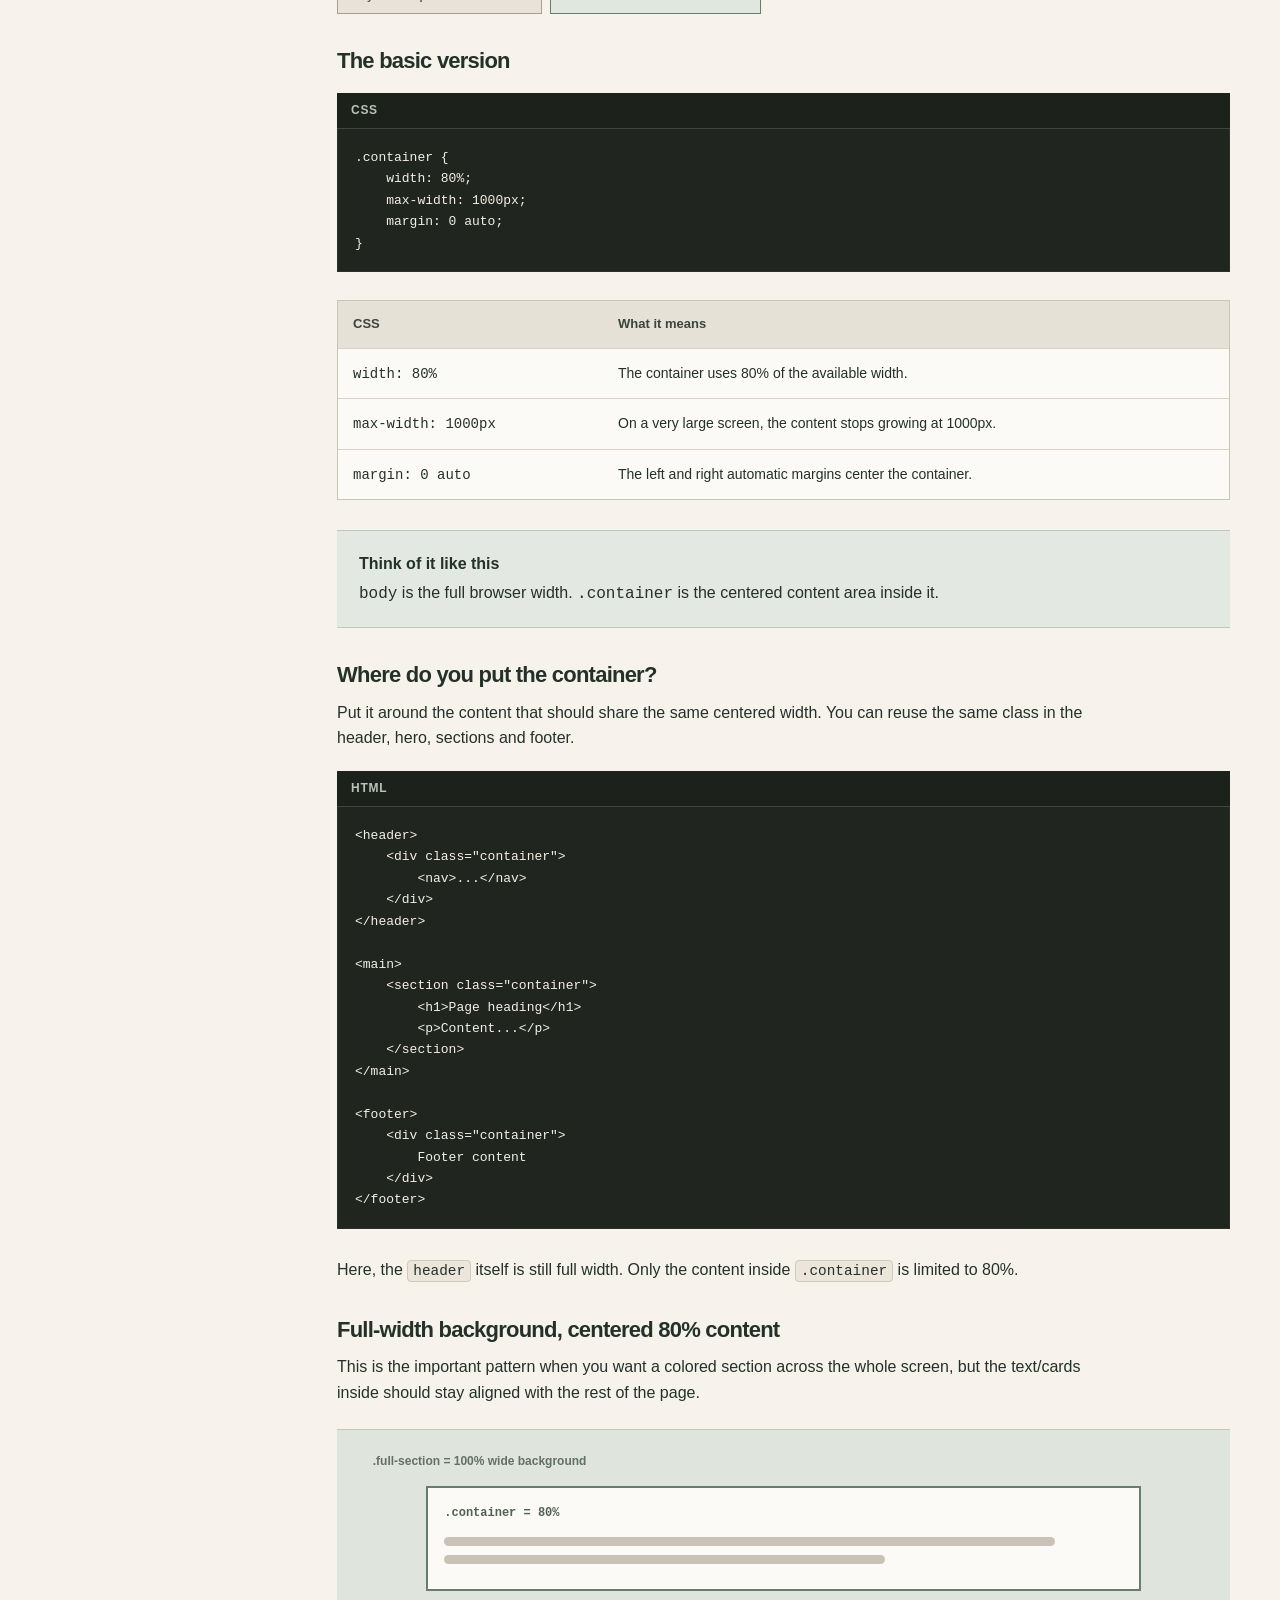
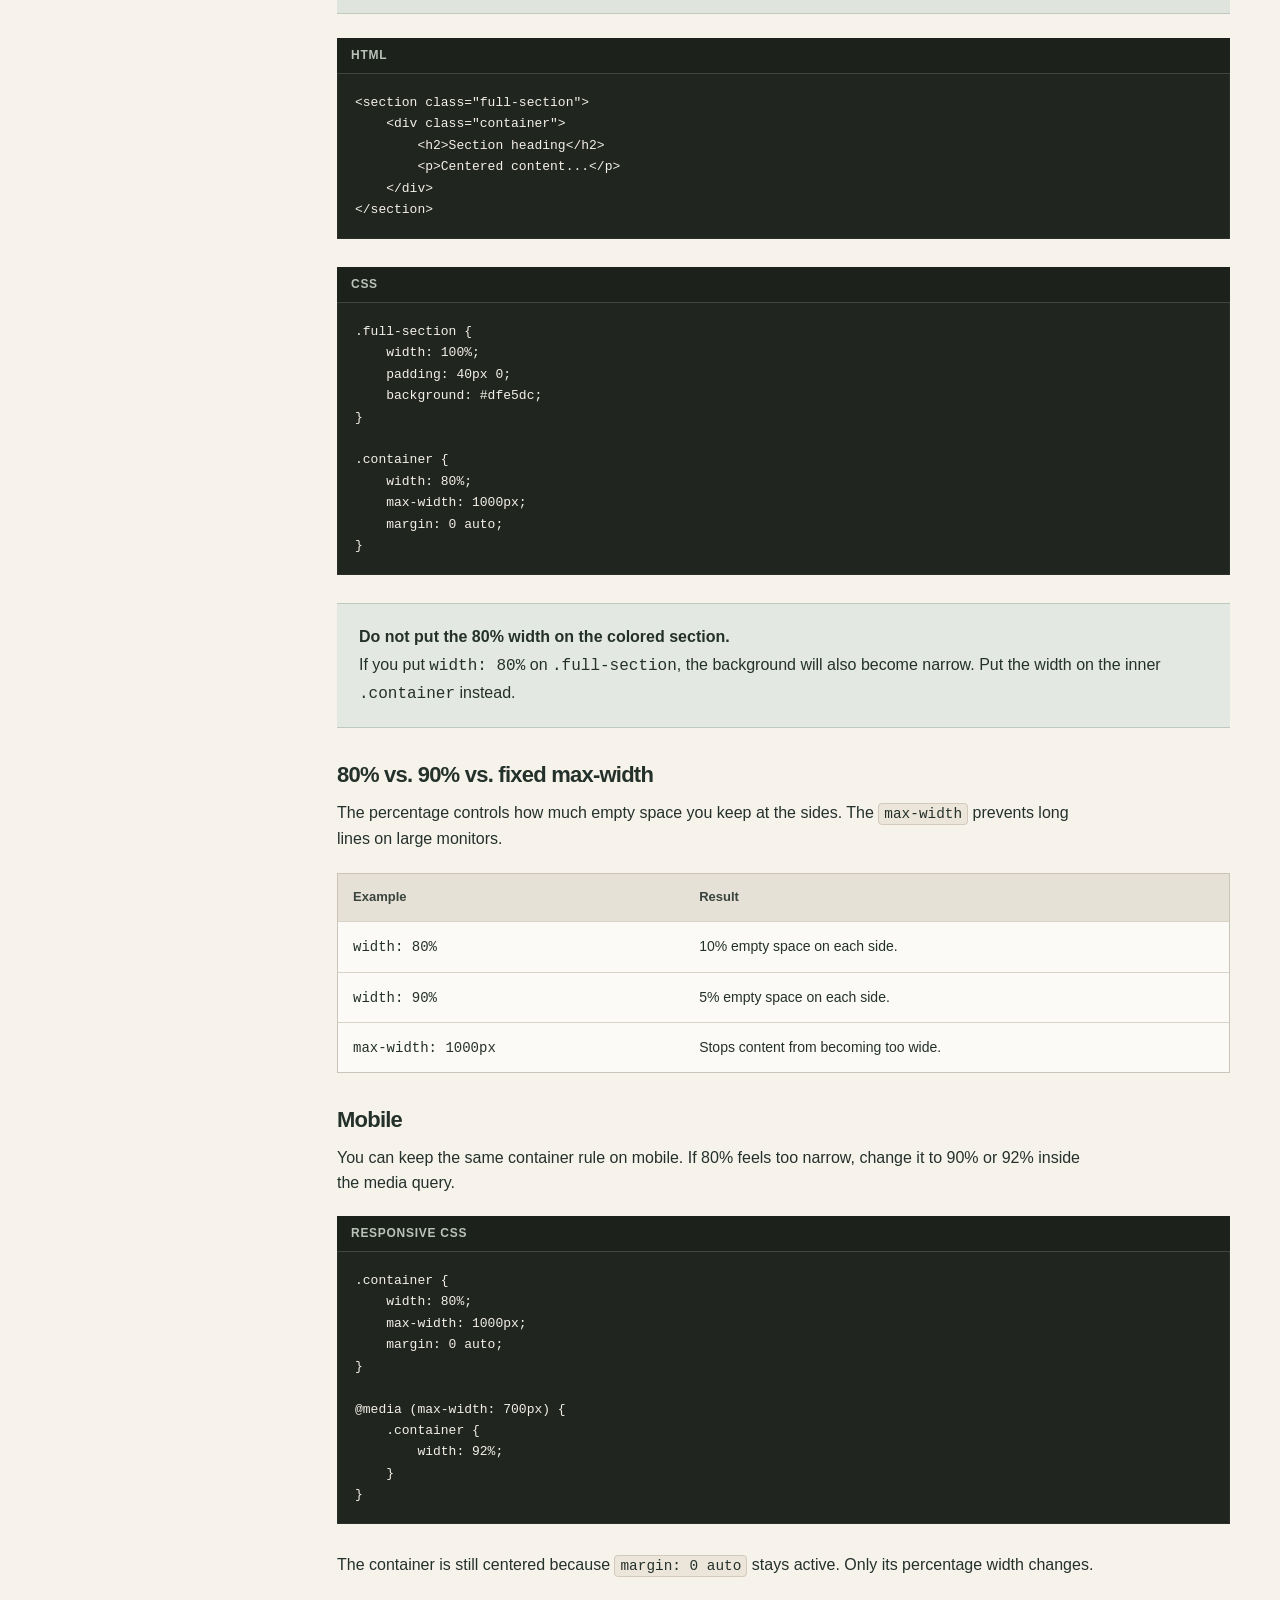
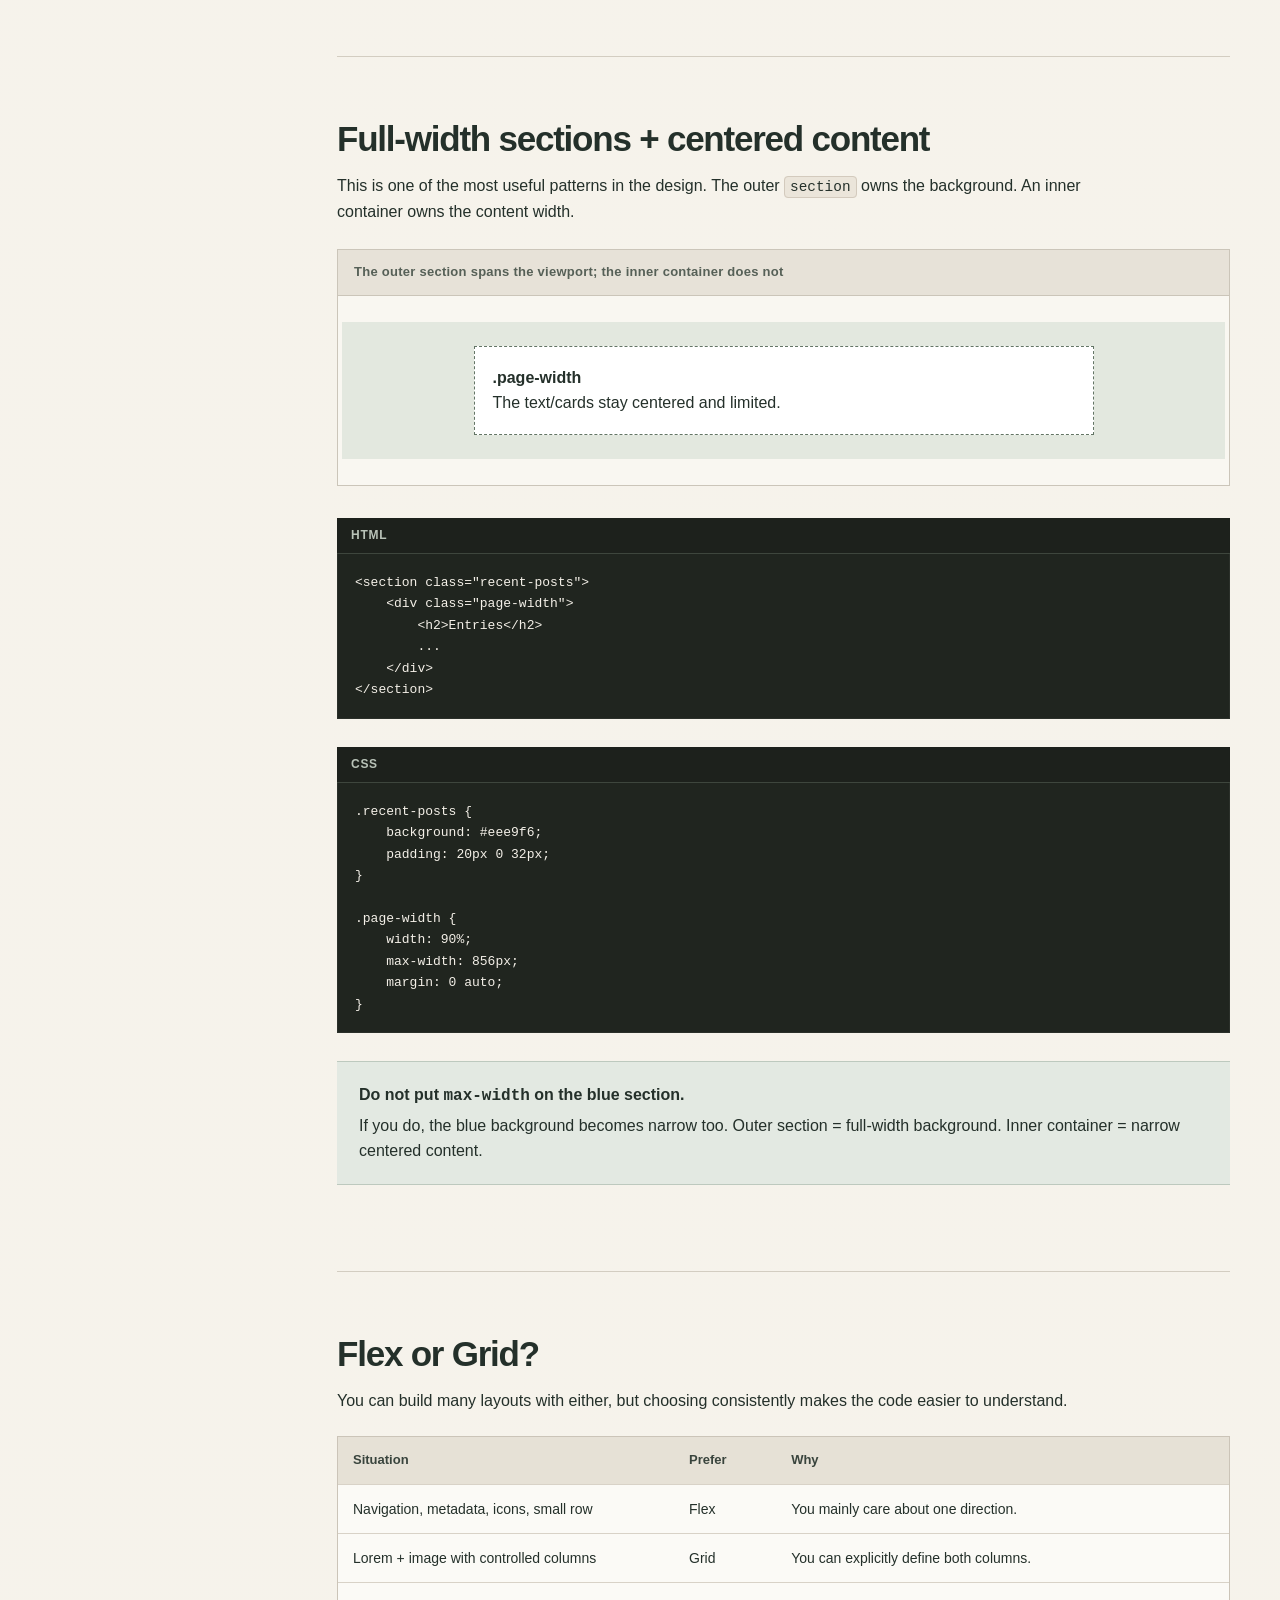
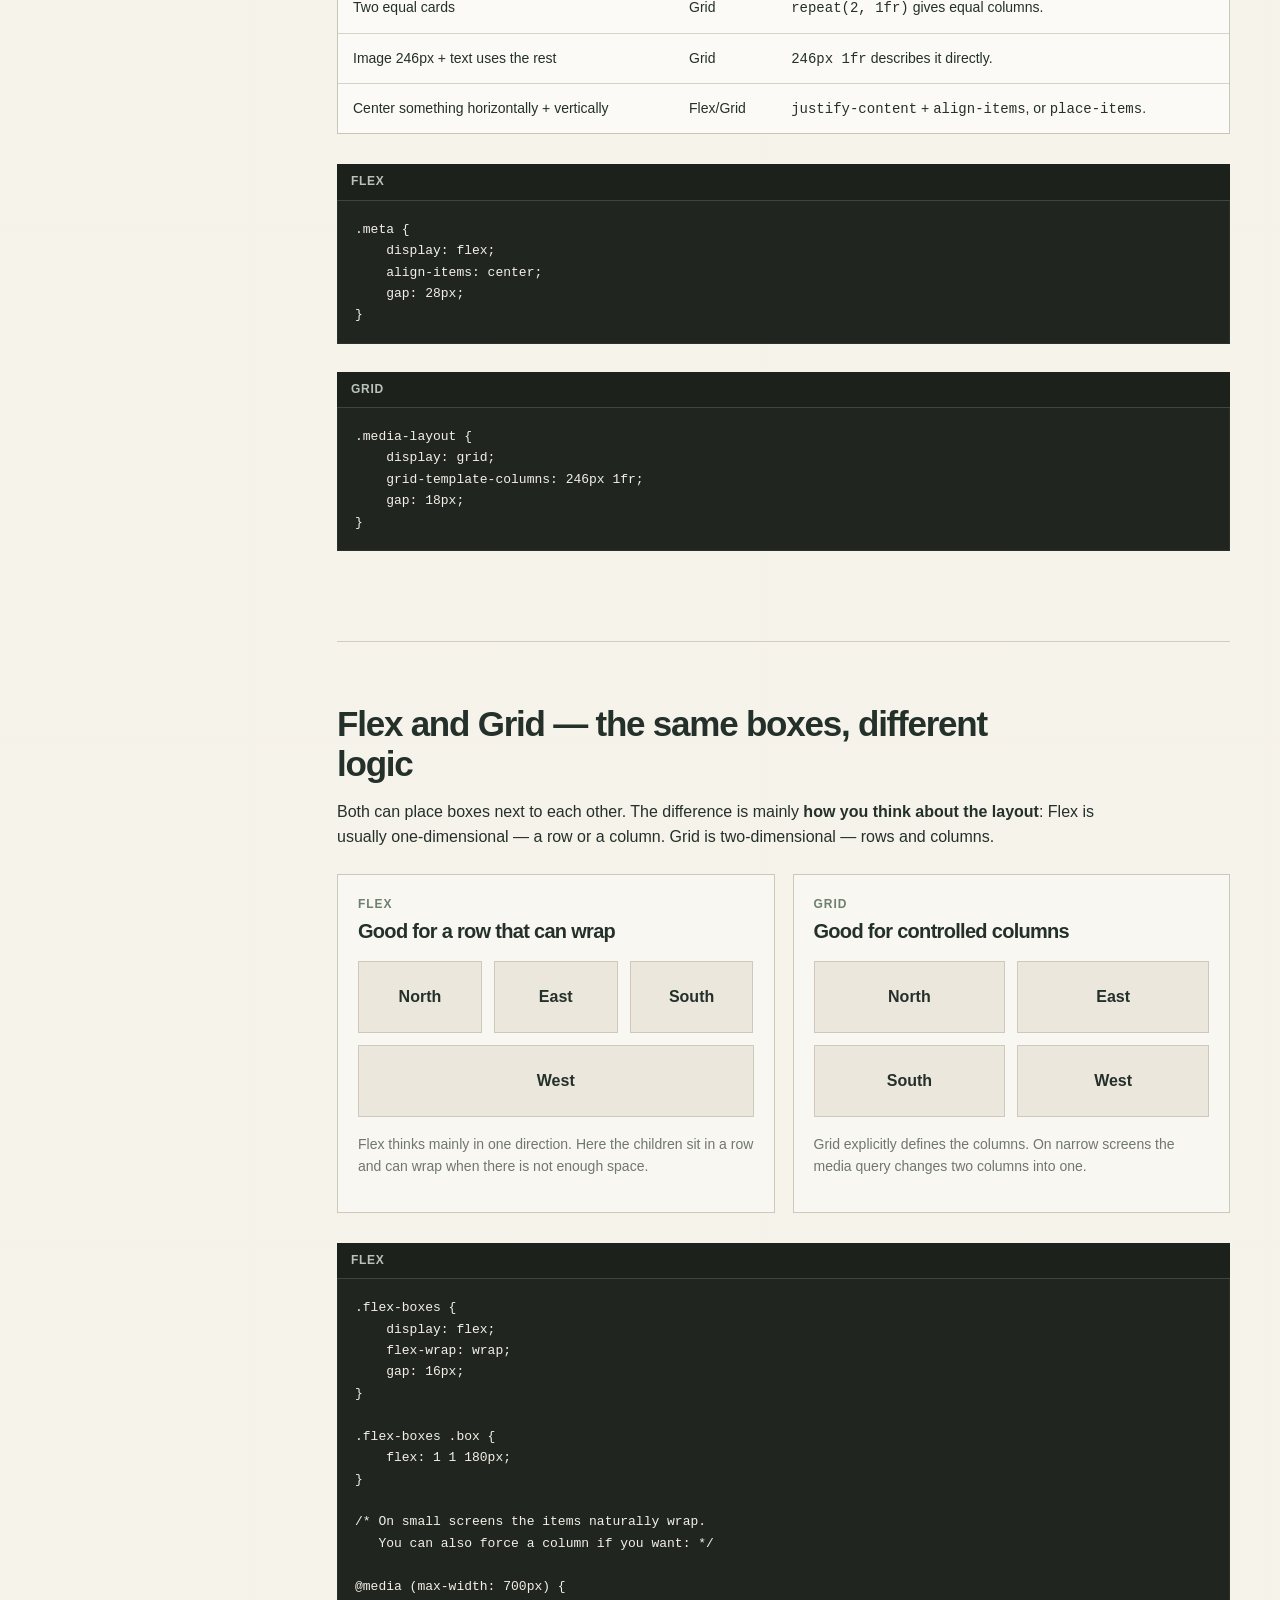
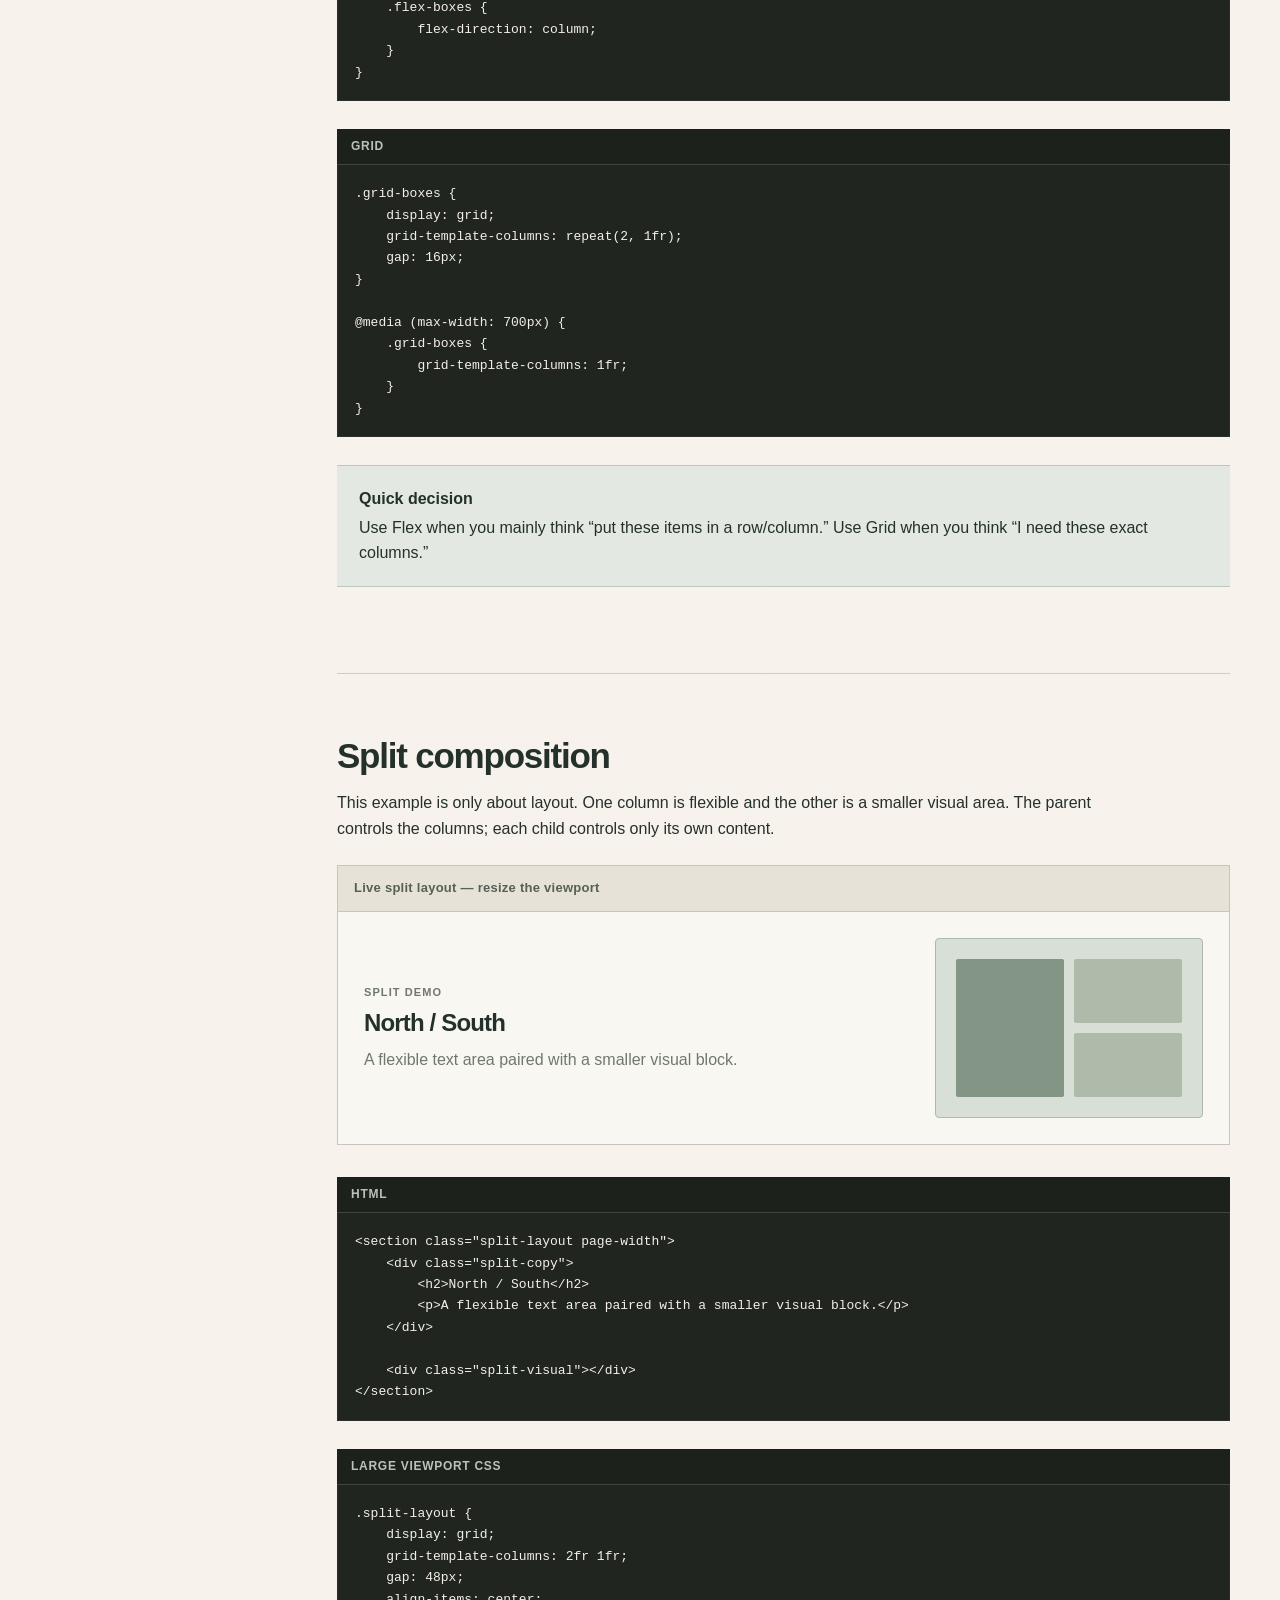
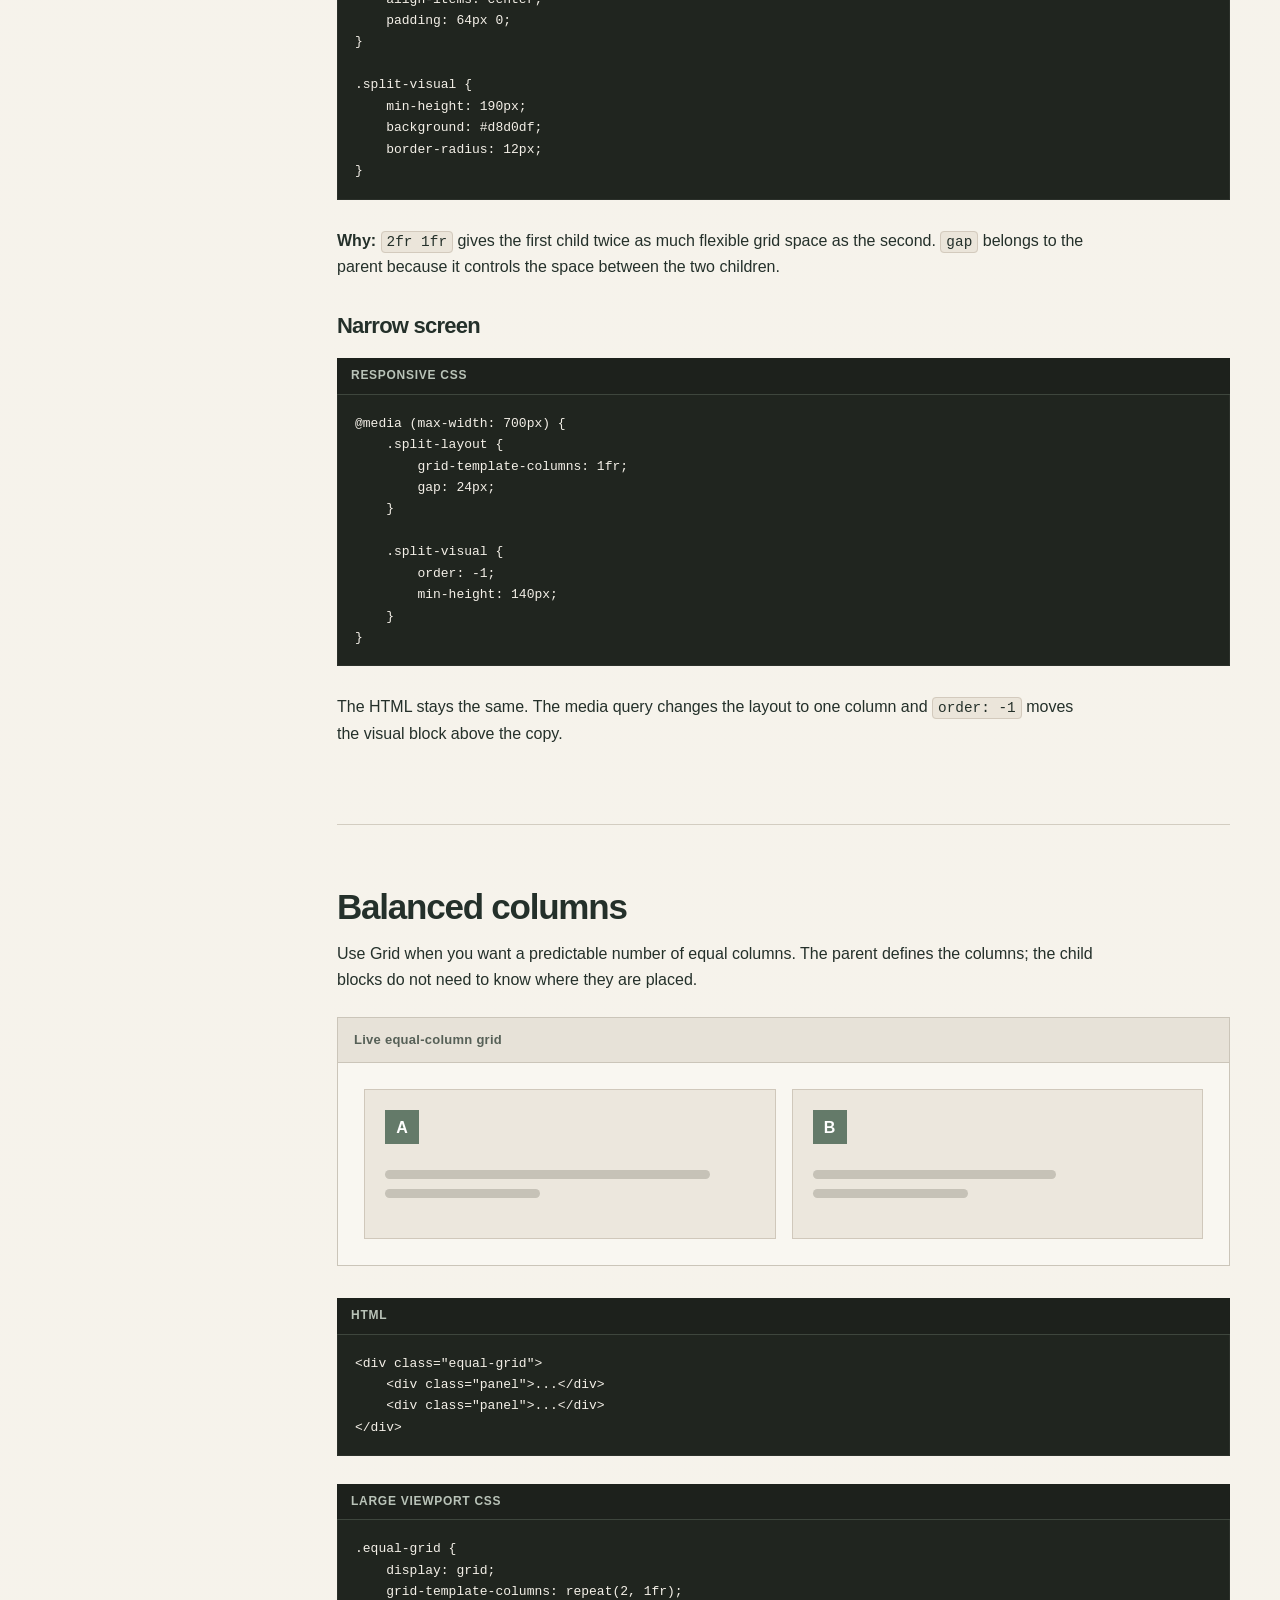
==== commit 835bd858: "Add files via upload" ====
--- a/index.html
+++ b/index.html
@@ -1402,6 +1402,483 @@
 
     .simple-visual-shape {
         min-height: 110px;
+    }
+}
+
+
+/* ---------- PAGE WIDTH / CONTAINER VISUAL ---------- */
+.container-visual-demo {
+    margin: 26px 0 16px;
+    padding: 18px;
+    border: 1px solid #c9c3b7;
+    background: #e7e1d7;
+}
+
+.viewport-label {
+    margin-bottom: 12px;
+    color: var(--muted);
+    font-size: 12px;
+    font-weight: 700;
+}
+
+.container-outline {
+    width: 80%;
+    margin: 0 auto;
+    padding: 14px;
+    border: 2px solid #687d6d;
+    background: #f8f6f0;
+}
+
+.container-name {
+    margin-bottom: 14px;
+    color: #506155;
+    font-family: "SFMono-Regular", Consolas, monospace;
+    font-size: 12px;
+    font-weight: 700;
+}
+
+.container-content-demo {
+    padding: 14px;
+    border: 1px solid #d1cabf;
+    background: white;
+}
+
+.demo-line {
+    height: 9px;
+    margin: 9px 0;
+    border-radius: 999px;
+    background: #c8c2b7;
+}
+
+.demo-line.long { width: 90%; }
+.demo-line.medium { width: 65%; }
+.demo-line.short { width: 38%; }
+
+.viewport-color {
+    border-color: #a89e90;
+    background: #e9e2d8;
+    color: #5d554d;
+}
+
+.container-color {
+    border-color: #687d6d;
+    background: #dfe7df;
+    color: #3f5245;
+}
+
+.full-section-visual {
+    margin: 24px 0;
+    padding: 22px 0;
+    background: #dfe5dc;
+    border-top: 1px solid #bfc9bd;
+    border-bottom: 1px solid #bfc9bd;
+}
+
+.full-section-label {
+    width: 92%;
+    margin: 0 auto 14px;
+    color: #637065;
+    font-size: 12px;
+    font-weight: 700;
+}
+
+.inner-container-visual {
+    width: 80%;
+    margin: 0 auto;
+    padding: 16px;
+    background: #fbfaf6;
+    border: 2px solid #687d6d;
+}
+
+@media (max-width: 700px) {
+    .container-outline,
+    .inner-container-visual {
+        width: 92%;
+    }
+}
+
+
+/* ---------- COMPLETE BUILDING BLOCKS ---------- */
+.coverage-grid {
+    display: grid;
+    grid-template-columns: repeat(2, minmax(0, 1fr));
+    gap: 10px;
+    margin: 24px 0 36px;
+}
+
+.coverage-item {
+    padding: 14px 16px;
+    border: 1px solid var(--line);
+    background: var(--surface);
+}
+
+.coverage-item strong,
+.coverage-item span {
+    display: block;
+}
+
+.coverage-item span {
+    margin-top: 3px;
+    color: var(--muted);
+    font-size: 13px;
+}
+
+.component-demo {
+    margin: 20px 0 26px;
+    padding: 22px;
+    border: 1px solid var(--line);
+    background: var(--surface);
+}
+
+/* navigation */
+.nav-demo-wide,
+.nav-demo-small {
+    display: flex;
+    justify-content: space-between;
+    align-items: center;
+    gap: 20px;
+    padding: 14px 0;
+}
+
+.nav-demo-wide {
+    border-bottom: 1px solid var(--line);
+}
+
+.nav-demo-brand {
+    font-size: 13px;
+    font-weight: 800;
+    letter-spacing: .12em;
+}
+
+.nav-demo-links {
+    display: flex;
+    gap: 22px;
+    font-size: 13px;
+}
+
+.nav-demo-small {
+    max-width: 320px;
+    margin-top: 16px;
+    padding: 14px;
+    border: 1px solid var(--line);
+}
+
+.menu-lines {
+    width: 24px;
+    display: grid;
+    gap: 4px;
+}
+
+.menu-lines i {
+    height: 2px;
+    background: var(--ink);
+}
+
+/* intro */
+.intro-demo {
+    display: grid;
+    grid-template-columns: 2fr 1fr;
+    gap: 28px;
+    align-items: center;
+}
+
+.intro-demo-copy small,
+.intro-demo-copy strong,
+.intro-demo-copy span {
+    display: block;
+}
+
+.intro-demo-copy small {
+    margin-bottom: 8px;
+    color: var(--muted);
+    font-size: 10px;
+    font-weight: 800;
+    letter-spacing: .1em;
+}
+
+.intro-demo-copy strong {
+    margin-bottom: 8px;
+    font-size: 24px;
+}
+
+.intro-demo-copy span {
+    color: var(--muted);
+}
+
+.intro-demo-copy b {
+    width: fit-content;
+    margin-top: 16px;
+    display: block;
+    padding: 7px 12px;
+    background: var(--accent);
+    color: white;
+    font-size: 12px;
+    font-weight: 700;
+}
+
+.intro-demo-visual {
+    min-height: 145px;
+    background:
+        linear-gradient(135deg, transparent 0 45%, rgba(255,255,255,.38) 45% 55%, transparent 55%),
+        #c9d3c9;
+}
+
+/* full band */
+.full-band-demo {
+    background: #dfe5dc;
+}
+
+.band-inner-demo {
+    width: 80%;
+    margin: 0 auto;
+    padding: 18px;
+    border: 1px solid #96a393;
+    background: #f8f6f0;
+}
+
+.band-inner-demo strong,
+.band-inner-demo span {
+    display: block;
+}
+
+.band-inner-demo span {
+    margin-top: 5px;
+    color: var(--muted);
+    font-size: 13px;
+}
+
+/* heading row */
+.heading-row-demo {
+    display: flex;
+    justify-content: space-between;
+    align-items: center;
+    gap: 20px;
+}
+
+.heading-row-demo span {
+    color: var(--accent);
+    font-size: 13px;
+}
+
+/* card grid */
+.building-card-grid {
+    display: grid;
+    grid-template-columns: repeat(2, 1fr);
+    gap: 16px;
+}
+
+.building-card {
+    min-height: 130px;
+    padding: 18px;
+    border: 1px solid var(--line);
+    background: #ebe7de;
+}
+
+.building-card strong,
+.building-card span {
+    display: block;
+}
+
+.building-card span {
+    margin-top: 10px;
+    color: var(--muted);
+    font-size: 13px;
+}
+
+/* media row */
+.building-media-row {
+    display: grid;
+    grid-template-columns: 200px 1fr;
+    gap: 22px;
+    align-items: start;
+}
+
+.building-media-visual {
+    min-height: 135px;
+    background:
+        linear-gradient(90deg, rgba(255,255,255,.48) 1px, transparent 1px),
+        linear-gradient(rgba(255,255,255,.48) 1px, transparent 1px),
+        #c8d2c8;
+    background-size: 34px 34px;
+}
+
+.building-media-copy > strong {
+    display: block;
+    margin-bottom: 9px;
+    font-size: 21px;
+}
+
+.building-media-copy p {
+    margin-bottom: 0;
+    color: var(--muted);
+}
+
+.building-meta {
+    display: flex;
+    align-items: center;
+    gap: 12px;
+}
+
+.building-meta b {
+    padding: 2px 8px;
+    border-radius: 999px;
+    background: var(--accent);
+    color: white;
+    font-size: 11px;
+}
+
+.building-meta span {
+    color: var(--muted);
+    font-size: 12px;
+}
+
+/* text list */
+.text-list-demo article {
+    padding: 18px 0;
+    border-bottom: 1px solid var(--line);
+}
+
+.text-list-demo article:first-child {
+    padding-top: 0;
+}
+
+.text-list-demo article:last-child {
+    padding-bottom: 0;
+    border-bottom: 0;
+}
+
+.text-list-demo strong,
+.text-list-demo small,
+.text-list-demo span {
+    display: block;
+}
+
+.text-list-demo small {
+    margin: 5px 0 9px;
+    color: var(--muted);
+}
+
+.text-list-demo span {
+    color: #586158;
+    font-size: 13px;
+}
+
+/* reading width */
+.reading-width-demo {
+    margin: 22px 0 28px;
+    padding: 20px;
+    border: 1px solid var(--line);
+    background: #e8e3d9;
+}
+
+.reading-width-demo > span {
+    display: block;
+    margin-bottom: 12px;
+    color: var(--muted);
+    font-size: 11px;
+    font-weight: 700;
+}
+
+.reading-page-demo {
+    width: 64%;
+    max-width: 520px;
+    margin: 0 auto;
+    padding: 22px;
+    background: var(--surface);
+    border: 1px solid #c9c2b7;
+}
+
+.reading-page-demo > strong {
+    display: block;
+    margin-bottom: 18px;
+    color: var(--accent);
+    font-family: "SFMono-Regular", Consolas, monospace;
+    font-size: 11px;
+}
+
+.reading-title-line,
+.reading-text-line {
+    height: 9px;
+    margin: 8px 0;
+    background: #c8c1b7;
+}
+
+.reading-title-line {
+    height: 14px;
+    width: 88%;
+    background: #67786a;
+}
+
+.reading-title-line.short {
+    width: 55%;
+}
+
+.reading-text-line.medium {
+    width: 70%;
+}
+
+.reading-media-demo {
+    min-height: 150px;
+    margin: 24px 0;
+    background: #cbd4ca;
+}
+
+/* footer */
+.footer-demo {
+    text-align: center;
+}
+
+.social-demo-row {
+    display: flex;
+    justify-content: center;
+    gap: 16px;
+    margin-bottom: 14px;
+}
+
+.social-demo-row span {
+    width: 32px;
+    height: 32px;
+    display: grid;
+    place-items: center;
+    border: 1px solid var(--ink);
+    font-size: 11px;
+    font-weight: 800;
+}
+
+.footer-demo small {
+    color: var(--muted);
+}
+
+@media (max-width: 700px) {
+    .coverage-grid,
+    .building-card-grid {
+        grid-template-columns: 1fr;
+    }
+
+    .intro-demo,
+    .building-media-row {
+        grid-template-columns: 1fr;
+    }
+
+    .intro-demo-visual {
+        order: -1;
+        min-height: 120px;
+    }
+
+    .building-media-visual {
+        min-height: 170px;
+    }
+
+    .band-inner-demo {
+        width: 92%;
+    }
+
+    .reading-page-demo {
+        width: 92%;
+    }
+
+    .heading-row-demo {
+        align-items: flex-start;
     }
 }
 
@@ -1436,6 +1913,7 @@
         <a href="#selectors">Selectors</a>
         <a href="#responsive">Responsive CSS</a>
         <a href="#order">Visual order</a>
+        <a href="#building-blocks">Complete building blocks</a>
         <a href="#properties">Property reference</a>
         <a href="#template">Starter layout</a>
         <a href="#debugging">Debugging notes</a>
@@ -1448,7 +1926,7 @@
         <a href="#mental-model">Layout logic</a>
         <a href="#html-structure">Page structure</a>
         <a href="#classes">Class placement</a>
-        <a href="#page-width">Containers</a>
+        <a href="#page-width">Center & 80% width</a>
         <a href="#full-background">Full-width sections</a>
         <a href="#flex-grid">Flex and Grid</a>
         <a href="#flex-grid-live">Flex and Grid live</a>
@@ -1462,6 +1940,7 @@
         <a href="#selectors">Selectors and class logic</a>
         <a href="#responsive">Responsive strategy</a>
         <a href="#order">Visual order</a>
+        <a href="#building-blocks">Complete building blocks</a>
         <a href="#properties">Property reference</a>
         <a href="#template">Starter layout</a>
         <a href="#debugging">Debugging notes</a>
@@ -1706,51 +2185,217 @@
         </section>
 
         <section class="guide-section" id="page-width">
-            <h2>How to control page width</h2>
-            <p>The safest reusable pattern is a container. It becomes smaller on narrow screens but stops growing on large screens.</p>
-
-            
-<div class="code-block">
-  <div class="code-label">CSS — easy version</div>
-  <pre><code>.page-width {
-    width: 90%;
-    max-width: 856px;
+            <h2>How to center the whole page and keep it at 80% width</h2>
+
+            <p>
+                Usually you do <strong>not</strong> make the whole <code class="inline-code">body</code> 80% wide.
+                Instead, you create a reusable inner wrapper such as <code class="inline-code">.container</code>.
+                The browser viewport stays full width, while the content inside the container stays centered.
+            </p>
+
+            <div class="container-visual-demo">
+                <div class="viewport-label">browser / viewport = 100%</div>
+
+                <div class="container-outline">
+                    <div class="container-name">.container = 80%</div>
+
+                    <div class="container-content-demo">
+                        <div class="demo-line long"></div>
+                        <div class="demo-line medium"></div>
+                        <div class="demo-line short"></div>
+                    </div>
+                </div>
+            </div>
+
+            <div class="class-legend">
+                <span class="legend-item viewport-color">body / viewport = full width</span>
+                <span class="legend-item container-color">.container = centered content</span>
+            </div>
+
+            <h3>The basic version</h3>
+
+            <div class="code-block">
+                <div class="code-label">CSS</div>
+                <pre><code>.container {
+    width: 80%;
+    max-width: 1000px;
     margin: 0 auto;
 }</code></pre>
-</div>
-
-
-            <p><code class="inline-code">width: 90%</code> makes it responsive. <code class="inline-code">max-width: 856px</code> stops it from becoming too wide. <code class="inline-code">margin: 0 auto</code> centers it.</p>
-
-            <h3>The compact version used by the portfolio</h3>
-            
-<div class="code-block">
-  <div class="code-label">CSS — same idea</div>
-  <pre><code>.page-width {
-    width: min(856px, calc(100% - 36px));
-    margin-inline: auto;
+            </div>
+
+            <div class="table-wrap">
+                <table>
+                    <thead>
+                        <tr>
+                            <th>CSS</th>
+                            <th>What it means</th>
+                        </tr>
+                    </thead>
+                    <tbody>
+                        <tr>
+                            <td><code>width: 80%</code></td>
+                            <td>The container uses 80% of the available width.</td>
+                        </tr>
+                        <tr>
+                            <td><code>max-width: 1000px</code></td>
+                            <td>On a very large screen, the content stops growing at 1000px.</td>
+                        </tr>
+                        <tr>
+                            <td><code>margin: 0 auto</code></td>
+                            <td>The left and right automatic margins center the container.</td>
+                        </tr>
+                    </tbody>
+                </table>
+            </div>
+
+            <div class="rule">
+                <strong>Think of it like this</strong>
+                <code>body</code> is the full browser width. <code>.container</code> is the centered content area inside it.
+            </div>
+
+            <h3>Where do you put the container?</h3>
+
+            <p>
+                Put it around the content that should share the same centered width.
+                You can reuse the same class in the header, hero, sections and footer.
+            </p>
+
+            <div class="code-block">
+                <div class="code-label">HTML</div>
+                <pre><code>&lt;header&gt;
+    &lt;div class=&quot;container&quot;&gt;
+        &lt;nav&gt;...&lt;/nav&gt;
+    &lt;/div&gt;
+&lt;/header&gt;
+
+&lt;main&gt;
+    &lt;section class=&quot;container&quot;&gt;
+        &lt;h1&gt;Page heading&lt;/h1&gt;
+        &lt;p&gt;Content...&lt;/p&gt;
+    &lt;/section&gt;
+&lt;/main&gt;
+
+&lt;footer&gt;
+    &lt;div class=&quot;container&quot;&gt;
+        Footer content
+    &lt;/div&gt;
+&lt;/footer&gt;</code></pre>
+            </div>
+
+            <p>
+                Here, the <code class="inline-code">header</code> itself is still full width.
+                Only the content inside <code class="inline-code">.container</code> is limited to 80%.
+            </p>
+
+            <h3>Full-width background, centered 80% content</h3>
+
+            <p>
+                This is the important pattern when you want a colored section across the whole screen,
+                but the text/cards inside should stay aligned with the rest of the page.
+            </p>
+
+            <div class="full-section-visual">
+                <div class="full-section-label">.full-section = 100% wide background</div>
+
+                <div class="inner-container-visual">
+                    <div class="container-name">.container = 80%</div>
+                    <div class="demo-line long"></div>
+                    <div class="demo-line medium"></div>
+                </div>
+            </div>
+
+            <div class="code-block">
+                <div class="code-label">HTML</div>
+                <pre><code>&lt;section class=&quot;full-section&quot;&gt;
+    &lt;div class=&quot;container&quot;&gt;
+        &lt;h2&gt;Section heading&lt;/h2&gt;
+        &lt;p&gt;Centered content...&lt;/p&gt;
+    &lt;/div&gt;
+&lt;/section&gt;</code></pre>
+            </div>
+
+            <div class="code-block">
+                <div class="code-label">CSS</div>
+                <pre><code>.full-section {
+    width: 100%;
+    padding: 40px 0;
+    background: #dfe5dc;
+}
+
+.container {
+    width: 80%;
+    max-width: 1000px;
+    margin: 0 auto;
 }</code></pre>
-</div>
-
-
-            <p><code class="inline-code">min()</code> chooses the smaller value: either 856px or the available width minus 36px. The 36px gives about 18px space on each side.</p>
-
-            <div class="demo">
-                <p class="demo-title">The viewport can be wide while content stays readable</p>
-                <div class="demo-body">
-                    <div class="inner-width-demo">
-                        <strong>Centered content</strong>
-                        <div class="width-bars">
-                            <div class="width-bar long"></div>
-                            <div class="width-bar medium"></div>
-                            <div class="width-bar short"></div>
-                        </div>
-                    </div>
-                </div>
-            </div>
+            </div>
+
+            <div class="rule">
+                <strong>Do not put the 80% width on the colored section.</strong>
+                If you put <code>width: 80%</code> on <code>.full-section</code>, the background will also become narrow.
+                Put the width on the inner <code>.container</code> instead.
+            </div>
+
+            <h3>80% vs. 90% vs. fixed max-width</h3>
+
+            <p>
+                The percentage controls how much empty space you keep at the sides.
+                The <code class="inline-code">max-width</code> prevents long lines on large monitors.
+            </p>
+
+            <div class="table-wrap">
+                <table>
+                    <thead>
+                        <tr>
+                            <th>Example</th>
+                            <th>Result</th>
+                        </tr>
+                    </thead>
+                    <tbody>
+                        <tr>
+                            <td><code>width: 80%</code></td>
+                            <td>10% empty space on each side.</td>
+                        </tr>
+                        <tr>
+                            <td><code>width: 90%</code></td>
+                            <td>5% empty space on each side.</td>
+                        </tr>
+                        <tr>
+                            <td><code>max-width: 1000px</code></td>
+                            <td>Stops content from becoming too wide.</td>
+                        </tr>
+                    </tbody>
+                </table>
+            </div>
+
+            <h3>Mobile</h3>
+
+            <p>
+                You can keep the same container rule on mobile. If 80% feels too narrow,
+                change it to 90% or 92% inside the media query.
+            </p>
+
+            <div class="code-block">
+                <div class="code-label">RESPONSIVE CSS</div>
+                <pre><code>.container {
+    width: 80%;
+    max-width: 1000px;
+    margin: 0 auto;
+}
+
+@media (max-width: 700px) {
+    .container {
+        width: 92%;
+    }
+}</code></pre>
+            </div>
+
+            <p>
+                The container is still centered because <code class="inline-code">margin: 0 auto</code> stays active.
+                Only its percentage width changes.
+            </p>
         </section>
 
-        <section class="guide-section" id="full-background">
+<section class="guide-section" id="full-background">
             <h2>Full-width sections + centered content</h2>
             <p>This is one of the most useful patterns in the design. The outer <code class="inline-code">section</code> owns the background. An inner container owns the content width.</p>
 
@@ -2482,6 +3127,480 @@
             </div>
         </section>
 
+
+        <section class="guide-section" id="building-blocks">
+            <h2>Complete page building blocks</h2>
+            <p>
+                These are the main layout patterns needed for this type of multi-page responsive website.
+                The examples are generic, but together they cover the full structure: home page, list pages,
+                article/detail pages and mobile transformations.
+            </p>
+
+            <div class="coverage-grid">
+                <div class="coverage-item"><strong>Navigation</strong><span>desktop links + mobile menu button</span></div>
+                <div class="coverage-item"><strong>Split intro</strong><span>content + visual side by side</span></div>
+                <div class="coverage-item"><strong>CTA button</strong><span>styled link/button</span></div>
+                <div class="coverage-item"><strong>Full-width strip</strong><span>100% background + centered container</span></div>
+                <div class="coverage-item"><strong>Card grid</strong><span>two columns → one column</span></div>
+                <div class="coverage-item"><strong>Media rows</strong><span>visual + flexible copy</span></div>
+                <div class="coverage-item"><strong>Meta row</strong><span>pill + category/date text</span></div>
+                <div class="coverage-item"><strong>Text list</strong><span>stacked entries + separators</span></div>
+                <div class="coverage-item"><strong>Detail page</strong><span>reading column + headings + media</span></div>
+                <div class="coverage-item"><strong>Footer</strong><span>centered links + small text</span></div>
+            </div>
+
+            <h3>Navigation: links on desktop, menu control on mobile</h3>
+
+            <div class="component-demo">
+                <div class="nav-demo-wide">
+                    <div class="nav-demo-brand">FIELD</div>
+                    <div class="nav-demo-links">
+                        <span>Guide</span><span>Notes</span><span>Reference</span>
+                    </div>
+                </div>
+                <div class="nav-demo-small">
+                    <div class="nav-demo-brand">FIELD</div>
+                    <div class="menu-lines"><i></i><i></i><i></i></div>
+                </div>
+            </div>
+
+            <div class="code-block">
+                <div class="code-label">HTML</div>
+                <pre><code>&lt;header class=&quot;topbar&quot;&gt;
+    &lt;div class=&quot;wide-container&quot;&gt;
+        &lt;a class=&quot;brand&quot; href=&quot;#&quot;&gt;Field&lt;/a&gt;
+
+        &lt;nav class=&quot;desktop-nav&quot;&gt;
+            &lt;a href=&quot;#&quot;&gt;Guide&lt;/a&gt;
+            &lt;a href=&quot;#&quot;&gt;Notes&lt;/a&gt;
+            &lt;a href=&quot;#&quot;&gt;Reference&lt;/a&gt;
+        &lt;/nav&gt;
+
+        &lt;button class=&quot;menu-button&quot; type=&quot;button&quot;&gt;
+            Menu
+        &lt;/button&gt;
+    &lt;/div&gt;
+&lt;/header&gt;</code></pre>
+            </div>
+
+            <div class="code-block">
+                <div class="code-label">CSS</div>
+                <pre><code>.wide-container {
+    width: 92%;
+    max-width: 1120px;
+    margin: 0 auto;
+}
+
+.topbar .wide-container {
+    display: flex;
+    justify-content: space-between;
+    align-items: center;
+    padding: 24px 0;
+}
+
+.desktop-nav {
+    display: flex;
+    gap: 30px;
+}
+
+.menu-button {
+    display: none;
+}
+
+@media (max-width: 700px) {
+    .desktop-nav {
+        display: none;
+    }
+
+    .menu-button {
+        display: block;
+    }
+}</code></pre>
+            </div>
+
+            <h3>Split intro: copy + visual</h3>
+            <p>
+                Use Grid when the two sides need controlled proportions. On mobile, switch to one column and
+                optionally move the visual above the copy.
+            </p>
+
+            <div class="component-demo">
+                <div class="intro-demo">
+                    <div class="intro-demo-copy">
+                        <small>INTRO BLOCK</small>
+                        <strong>North / South</strong>
+                        <span>Flexible text column</span>
+                        <b>Action</b>
+                    </div>
+                    <div class="intro-demo-visual"></div>
+                </div>
+            </div>
+
+            <div class="code-block">
+                <div class="code-label">CSS</div>
+                <pre><code>.intro-layout {
+    display: grid;
+    grid-template-columns: 2fr 1fr;
+    gap: 48px;
+    align-items: center;
+    padding: 64px 0;
+}
+
+.intro-visual {
+    min-height: 190px;
+}
+
+@media (max-width: 700px) {
+    .intro-layout {
+        grid-template-columns: 1fr;
+        gap: 24px;
+    }
+
+    .intro-visual {
+        order: -1;
+    }
+}</code></pre>
+            </div>
+
+            <h3>CTA button</h3>
+
+            <div class="code-block">
+                <div class="code-label">HTML + CSS</div>
+                <pre><code>&lt;a class=&quot;button&quot; href=&quot;#&quot;&gt;Open sample&lt;/a&gt;
+
+.button {
+    display: inline-block;
+    padding: 10px 18px;
+    background: #5f7668;
+    color: white;
+    text-decoration: none;
+    border-radius: 4px;
+}</code></pre>
+            </div>
+
+            <p>
+                Use <code class="inline-code">inline-block</code> for a link styled like a button so padding behaves predictably.
+            </p>
+
+            <h3>Full-width section + centered inner content</h3>
+
+            <div class="component-demo full-band-demo">
+                <div class="band-inner-demo">
+                    <strong>.container</strong>
+                    <span>content stays aligned with the rest of the page</span>
+                </div>
+            </div>
+
+            <div class="code-block">
+                <div class="code-label">HTML + CSS</div>
+                <pre><code>&lt;section class=&quot;full-band&quot;&gt;
+    &lt;div class=&quot;container&quot;&gt;
+        ...
+    &lt;/div&gt;
+&lt;/section&gt;
+
+.full-band {
+    width: 100%;
+    padding: 36px 0;
+    background: #dfe5dc;
+}
+
+.container {
+    width: 80%;
+    max-width: 1000px;
+    margin: 0 auto;
+}</code></pre>
+            </div>
+
+            <h3>Section heading row: title on one side, small link on the other</h3>
+
+            <div class="component-demo">
+                <div class="heading-row-demo">
+                    <strong>Section label</strong>
+                    <span>View all</span>
+                </div>
+            </div>
+
+            <div class="code-block">
+                <div class="code-label">CSS</div>
+                <pre><code>.section-heading {
+    display: flex;
+    justify-content: space-between;
+    align-items: center;
+    gap: 20px;
+}</code></pre>
+            </div>
+
+            <p>
+                This is a simple one-dimensional row, so Flex is usually the easiest choice.
+            </p>
+
+            <h3>Two cards beside each other</h3>
+
+            <div class="component-demo">
+                <div class="building-card-grid">
+                    <div class="building-card"><strong>Field A</strong><span>Short neutral content block.</span></div>
+                    <div class="building-card"><strong>Field B</strong><span>Another equal-width content block.</span></div>
+                </div>
+            </div>
+
+            <div class="code-block">
+                <div class="code-label">CSS</div>
+                <pre><code>.card-grid {
+    display: grid;
+    grid-template-columns: repeat(2, 1fr);
+    gap: 18px;
+}
+
+.card {
+    padding: 22px;
+    background: white;
+}
+
+@media (max-width: 700px) {
+    .card-grid {
+        grid-template-columns: 1fr;
+    }
+}</code></pre>
+            </div>
+
+            <h3>Repeated media rows: visual + text</h3>
+
+            <div class="component-demo">
+                <div class="building-media-row">
+                    <div class="building-media-visual"></div>
+                    <div class="building-media-copy">
+                        <strong>Signal / Form</strong>
+                        <div class="building-meta"><b>Label</b><span>Type</span></div>
+                        <p>Flexible copy takes the remaining horizontal space.</p>
+                    </div>
+                </div>
+            </div>
+
+            <div class="code-block">
+                <div class="code-label">HTML</div>
+                <pre><code>&lt;article class=&quot;media-row&quot;&gt;
+    &lt;div class=&quot;media-visual&quot;&gt;&lt;/div&gt;
+
+    &lt;div class=&quot;media-copy&quot;&gt;
+        &lt;h3&gt;Signal / Form&lt;/h3&gt;
+
+        &lt;div class=&quot;meta-row&quot;&gt;
+            &lt;span class=&quot;pill&quot;&gt;Label&lt;/span&gt;
+            &lt;span&gt;Type&lt;/span&gt;
+        &lt;/div&gt;
+
+        &lt;p&gt;...&lt;/p&gt;
+    &lt;/div&gt;
+&lt;/article&gt;</code></pre>
+            </div>
+
+            <div class="code-block">
+                <div class="code-label">CSS</div>
+                <pre><code>.media-row {
+    display: grid;
+    grid-template-columns: 220px 1fr;
+    gap: 24px;
+    padding: 28px 0;
+    border-bottom: 1px solid #d4cec3;
+}
+
+.meta-row {
+    display: flex;
+    align-items: center;
+    gap: 14px;
+}
+
+.pill {
+    padding: 2px 9px;
+    border-radius: 999px;
+    background: #5f7668;
+    color: white;
+}
+
+@media (max-width: 700px) {
+    .media-row {
+        grid-template-columns: 1fr;
+    }
+}</code></pre>
+            </div>
+
+            <h3>Blog-style text list</h3>
+            <p>
+                A text-only listing does not need Grid if every item is naturally full width. Stack articles vertically
+                and use a bottom border as a separator.
+            </p>
+
+            <div class="component-demo">
+                <div class="text-list-demo">
+                    <article>
+                        <strong>Curabitur posuere</strong>
+                        <small>12 Mar · Pattern</small>
+                        <span>Short paragraph used only to show rhythm and spacing.</span>
+                    </article>
+                    <article>
+                        <strong>Integer feugiat</strong>
+                        <small>24 Apr · Notes</small>
+                        <span>Each item sits underneath the previous one.</span>
+                    </article>
+                </div>
+            </div>
+
+            <div class="code-block">
+                <div class="code-label">CSS</div>
+                <pre><code>.text-list article {
+    padding: 28px 0;
+    border-bottom: 1px solid #d4cec3;
+}
+
+.text-list h2 {
+    margin: 0 0 8px;
+}
+
+.text-list .meta {
+    margin-bottom: 14px;
+}</code></pre>
+            </div>
+
+            <h3>Detail / article page</h3>
+            <p>
+                A detail page is usually easier to read with a narrower text column than a listing page.
+                Use a second container class instead of changing every child width.
+            </p>
+
+            <div class="reading-width-demo">
+                <span>browser</span>
+                <div class="reading-page-demo">
+                    <strong>.reading-width</strong>
+                    <div class="reading-title-line"></div>
+                    <div class="reading-title-line short"></div>
+                    <div class="reading-media-demo"></div>
+                    <div class="reading-text-line"></div>
+                    <div class="reading-text-line medium"></div>
+                    <div class="reading-text-line"></div>
+                </div>
+            </div>
+
+            <div class="code-block">
+                <div class="code-label">HTML + CSS</div>
+                <pre><code>&lt;main class=&quot;reading-width&quot;&gt;
+    &lt;article&gt;
+        &lt;h1&gt;Article title&lt;/h1&gt;
+
+        &lt;div class=&quot;meta-row&quot;&gt;
+            &lt;span class=&quot;pill&quot;&gt;Label&lt;/span&gt;
+            &lt;span&gt;Category&lt;/span&gt;
+        &lt;/div&gt;
+
+        &lt;p&gt;Introduction...&lt;/p&gt;
+
+        &lt;img src=&quot;visual.jpg&quot; alt=&quot;&quot;&gt;
+
+        &lt;h2&gt;Subheading&lt;/h2&gt;
+        &lt;p&gt;More text...&lt;/p&gt;
+    &lt;/article&gt;
+&lt;/main&gt;
+
+.reading-width {
+    width: 88%;
+    max-width: 680px;
+    margin: 0 auto;
+}
+
+.reading-width img {
+    width: 100%;
+    height: auto;
+    margin: 28px 0;
+}</code></pre>
+            </div>
+
+            <h3>Responsive large media</h3>
+
+            <div class="code-block">
+                <div class="code-label">CSS</div>
+                <pre><code>img {
+    display: block;
+    max-width: 100%;
+}
+
+.article-media {
+    width: 100%;
+    height: auto;
+}</code></pre>
+            </div>
+
+            <p>
+                For content images inside an article, avoid a fixed height unless the design requires a crop.
+                <code class="inline-code">width: 100%</code> + <code class="inline-code">height: auto</code> preserves the image ratio.
+            </p>
+
+            <h3>Footer with centered social links</h3>
+
+            <div class="component-demo">
+                <div class="footer-demo">
+                    <div class="social-demo-row">
+                        <span>F</span><span>I</span><span>X</span><span>in</span>
+                    </div>
+                    <small>Small footer text</small>
+                </div>
+            </div>
+
+            <div class="code-block">
+                <div class="code-label">CSS</div>
+                <pre><code>.site-footer {
+    padding: 50px 0;
+    text-align: center;
+}
+
+.social-row {
+    display: flex;
+    justify-content: center;
+    gap: 24px;
+    margin-bottom: 18px;
+}</code></pre>
+            </div>
+
+            <h3>What to measure from a mockup</h3>
+
+            <div class="table-wrap">
+                <table>
+                    <thead>
+                        <tr>
+                            <th>Be fairly precise with…</th>
+                            <th>You can usually estimate…</th>
+                        </tr>
+                    </thead>
+                    <tbody>
+                        <tr>
+                            <td>container width / max-width</td>
+                            <td>tiny 1–3px spacing differences</td>
+                        </tr>
+                        <tr>
+                            <td>column proportions</td>
+                            <td>exact section height if content can define it</td>
+                        </tr>
+                        <tr>
+                            <td>major gap and padding values</td>
+                            <td>minor border or shadow differences</td>
+                        </tr>
+                        <tr>
+                            <td>image aspect ratio / size</td>
+                            <td>small decorative details</td>
+                        </tr>
+                        <tr>
+                            <td>font-size hierarchy</td>
+                            <td>pixel-perfect line breaks</td>
+                        </tr>
+                    </tbody>
+                </table>
+            </div>
+
+            <div class="rule">
+                <strong>Build the system, not a screenshot.</strong>
+                Match the overall proportions and spacing, but let content and responsive rules determine height wherever possible.
+            </div>
+        </section>
+
 <section class="guide-section" id="properties">
             <h2>CSS property reference for this design</h2>
             <p>This is the set of properties you are most likely to need to recreate this type of portfolio layout.</p>
